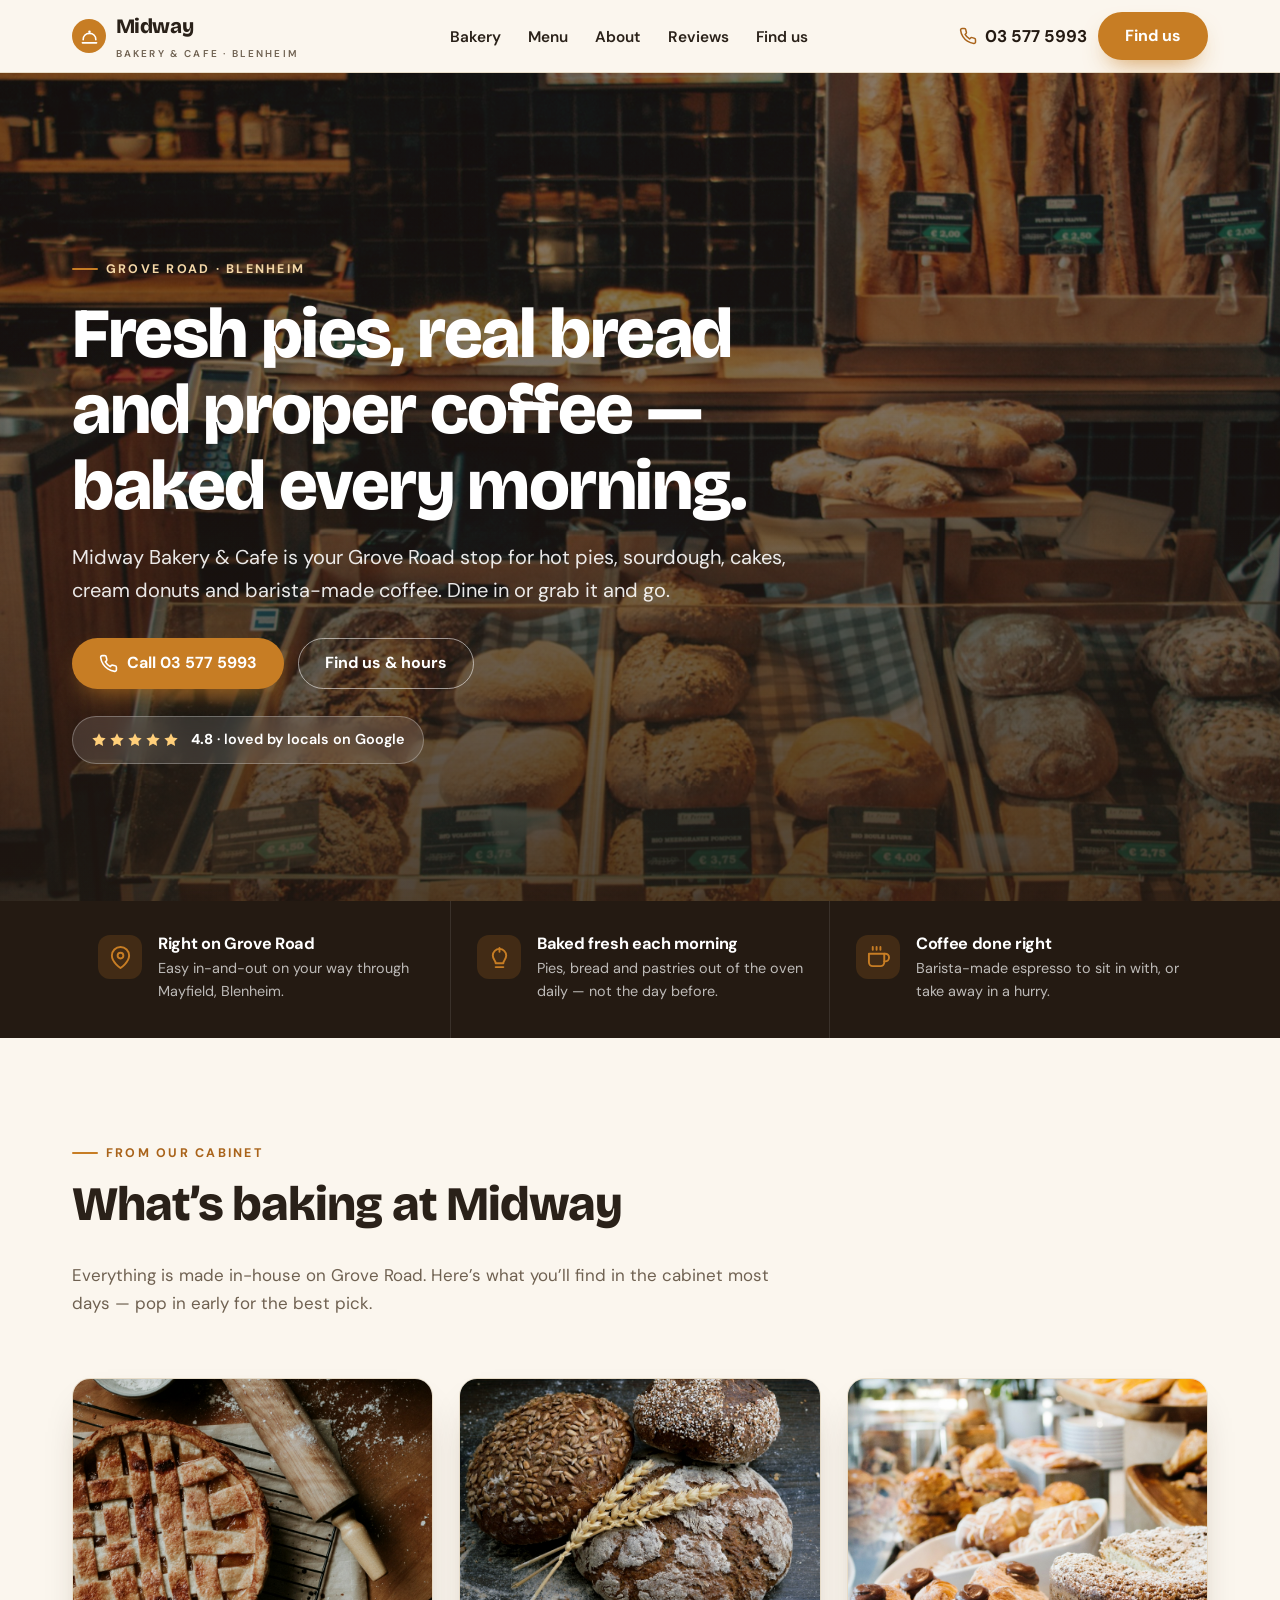
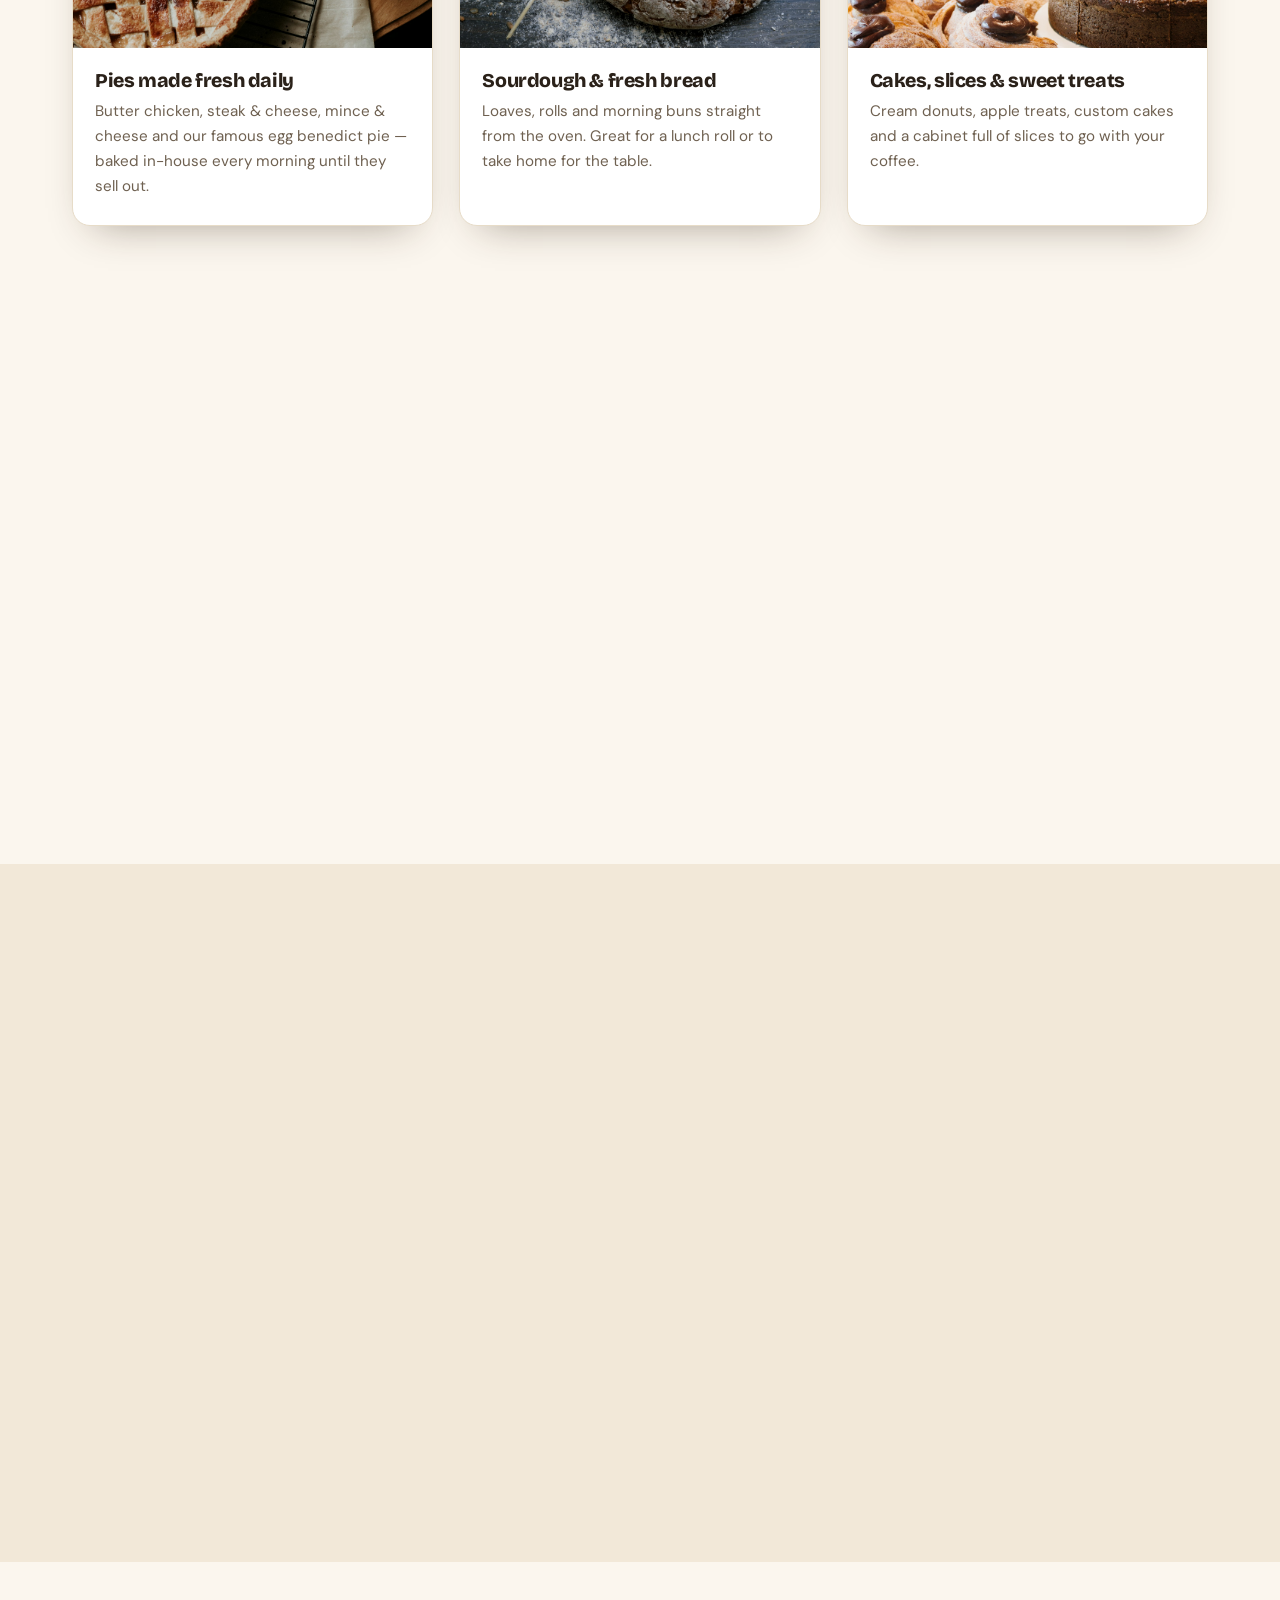
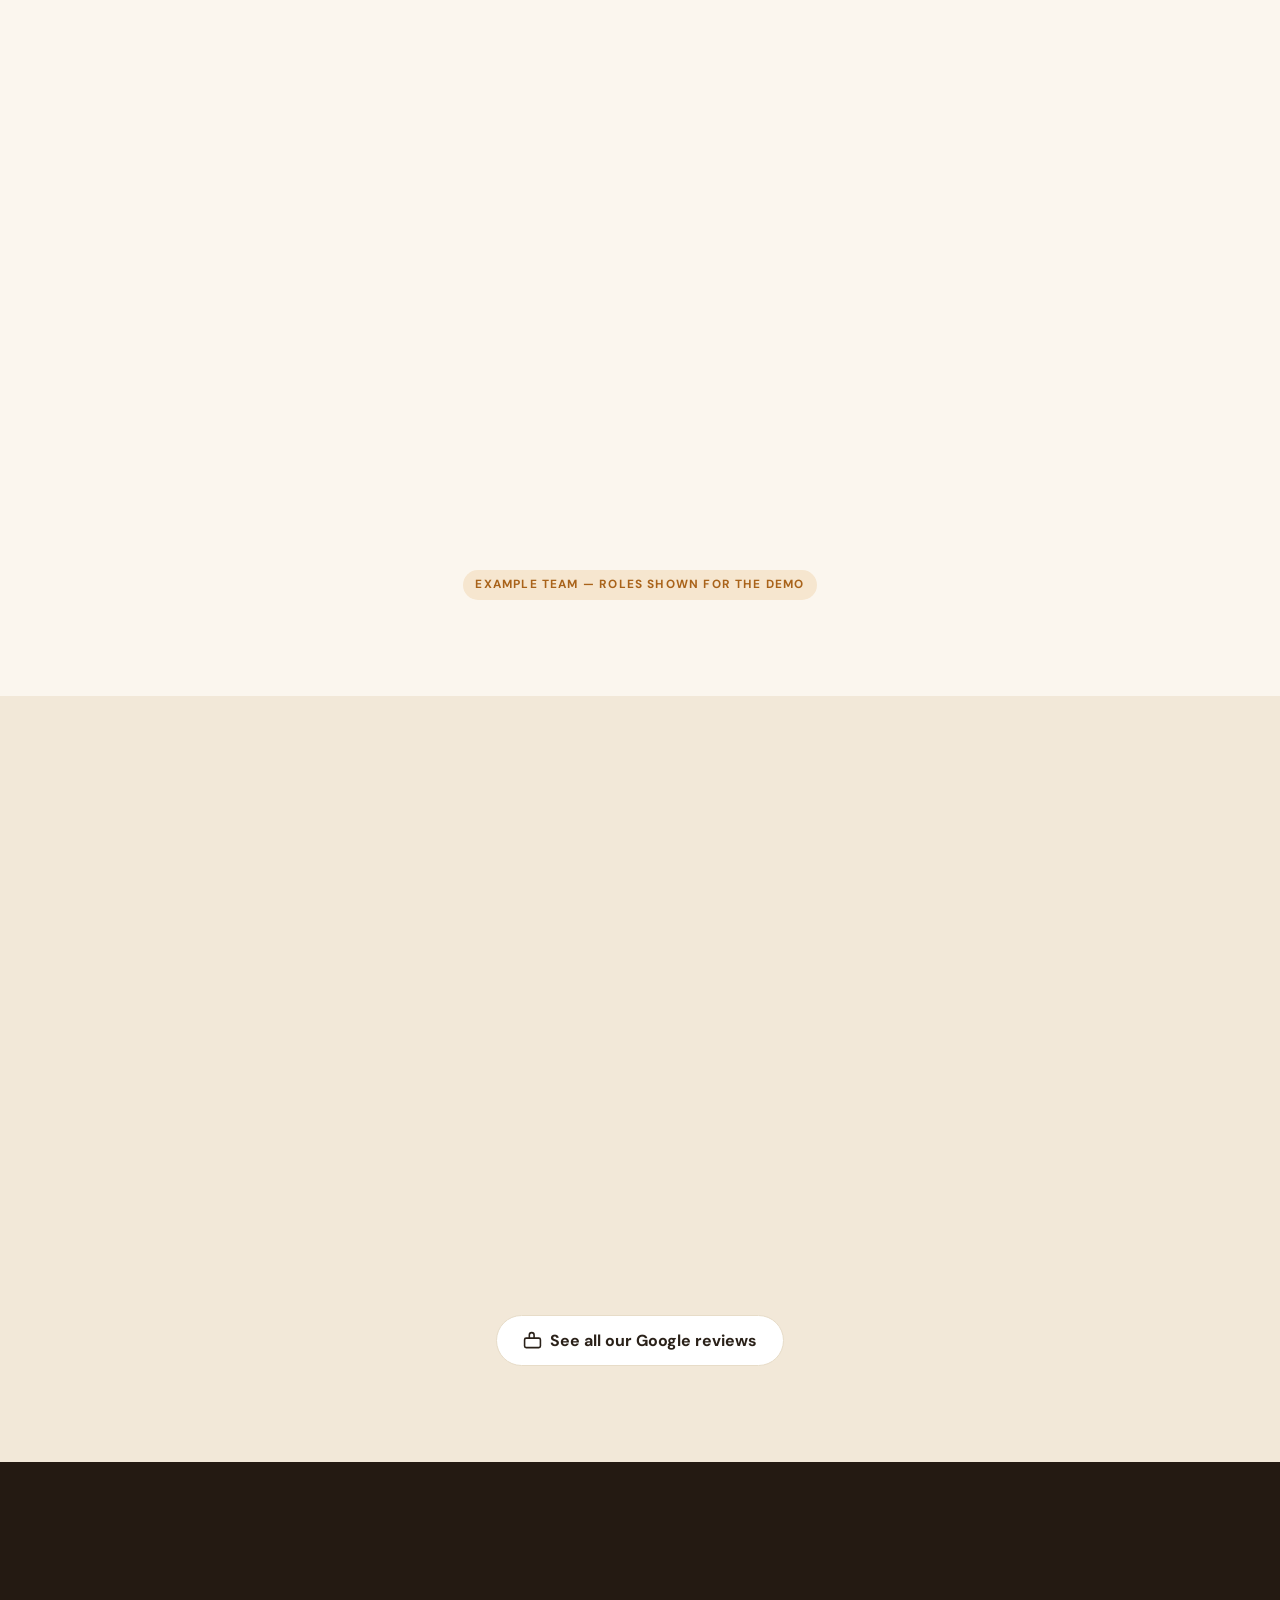
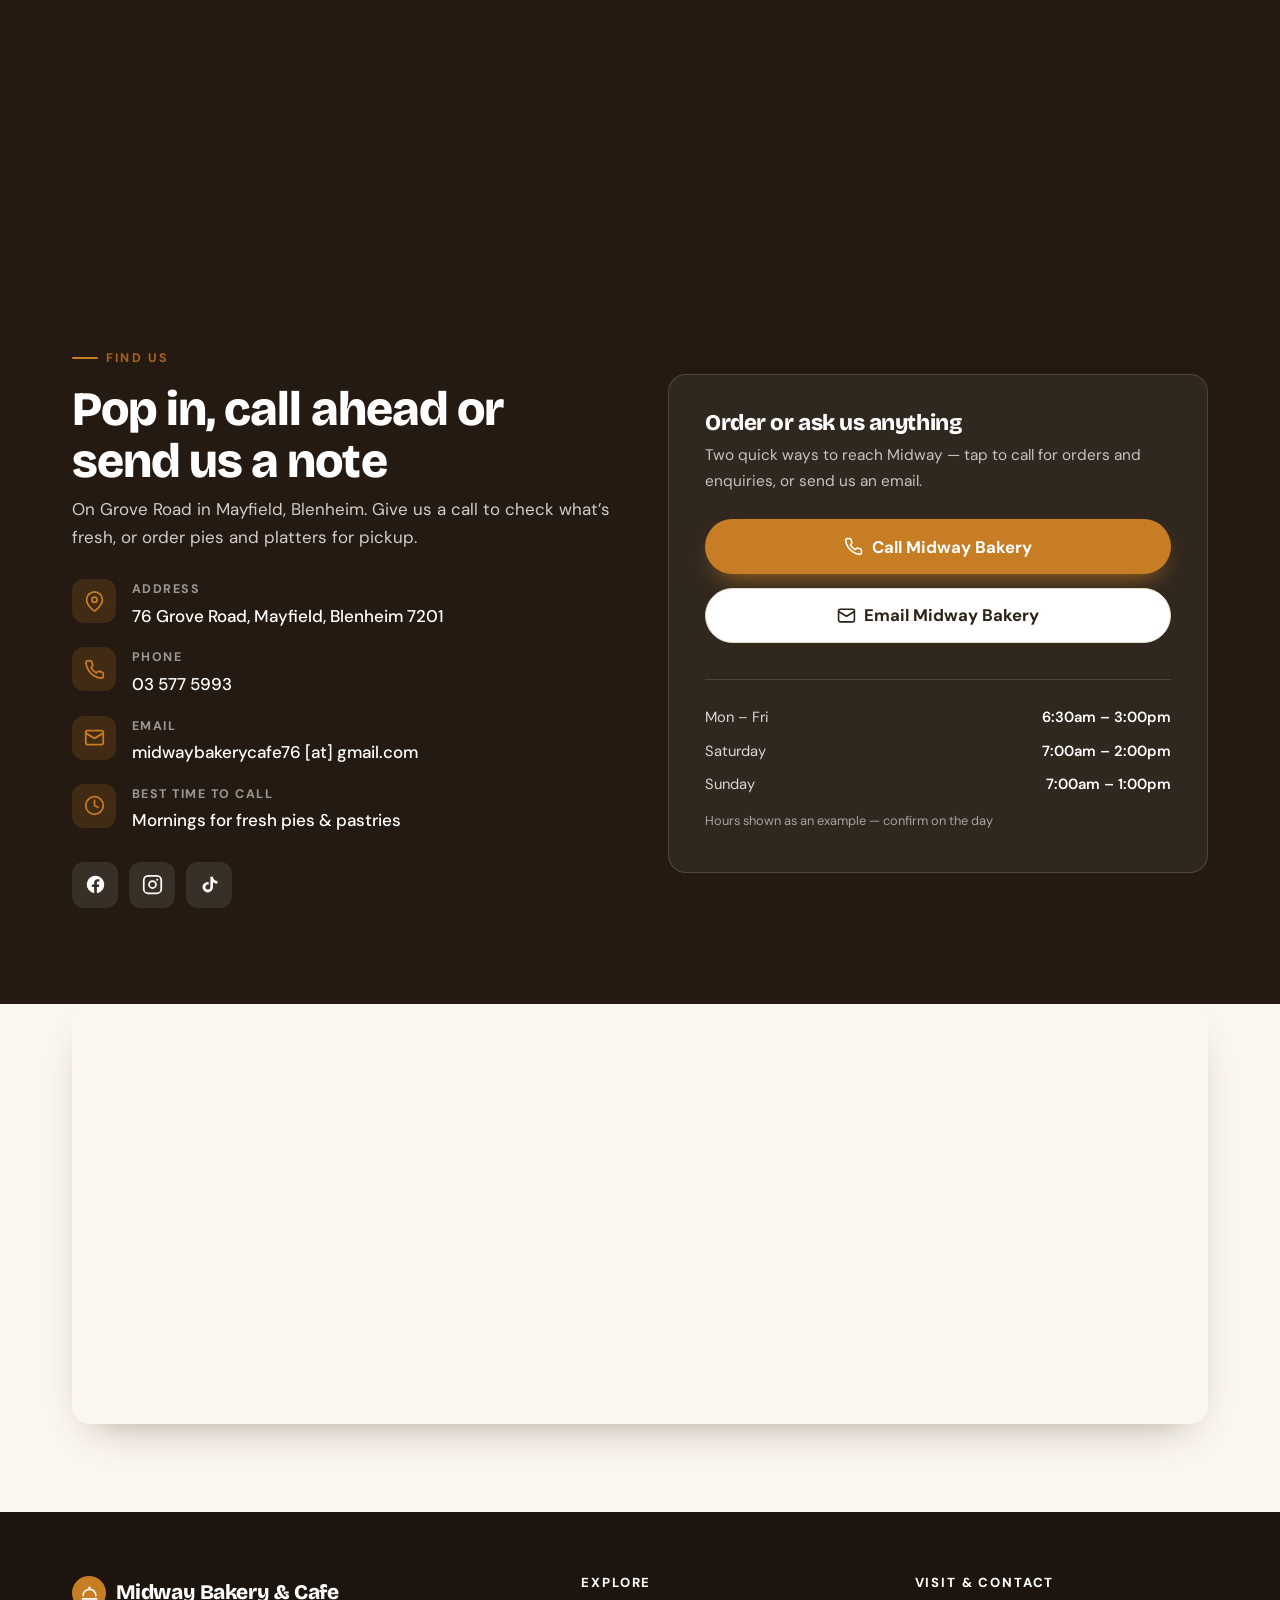
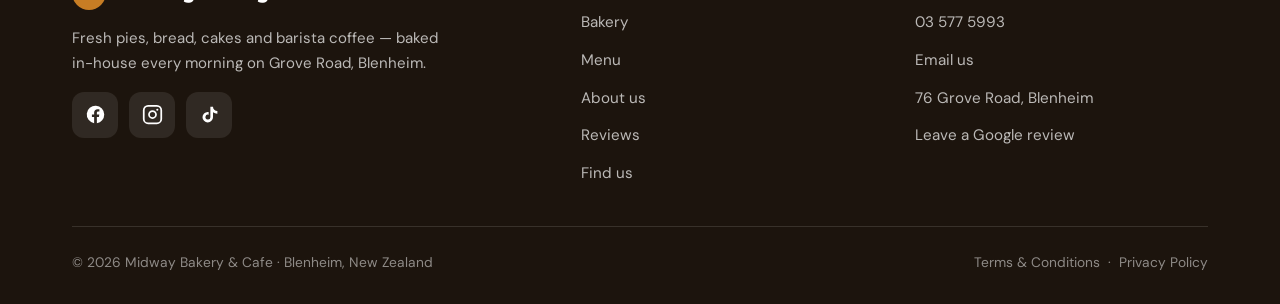
==== index.html @ 79e9bdcb "Initial build: Midway bakery & Cafe" ====
<!DOCTYPE html>
<html lang="en-NZ">
<head>
<meta charset="UTF-8">
<meta name="viewport" content="width=device-width, initial-scale=1">
<title>Midway Bakery &amp; Cafe | Bakery &amp; Espresso, Blenheim</title>
<meta name="description" content="Midway Bakery &amp; Cafe on Grove Road, Blenheim — pies baked fresh every morning, sourdough &amp; bread, cakes, cream donuts, filled rolls and proper barista coffee. Dine in or takeaway.">
<meta property="og:title" content="Midway Bakery &amp; Cafe | Blenheim">
<meta property="og:description" content="Fresh pies, bread, cakes and barista coffee on Grove Road, Blenheim. Baked in-house every morning.">
<meta property="og:type" content="website">
<meta property="og:image" content="img/hero-1.jpg">
<link rel="icon" href="favicon.svg" type="image/svg+xml">
<link rel="preconnect" href="https://fonts.googleapis.com">
<link rel="preconnect" href="https://fonts.gstatic.com" crossorigin>
<link href="https://fonts.googleapis.com/css2?family=Bricolage+Grotesque:opsz,wght@12..96,600;12..96,700;12..96,800&family=DM+Sans:opsz,wght@9..40,400;9..40,500;9..40,600;9..40,700&display=swap" rel="stylesheet">
<link rel="stylesheet" href="styles.css">
</head>
<body>

<!-- intro overlay -->
<div id="intro">
  <div class="intro-mark">Midway <span>Bakery &amp; Cafe</span></div>
  <div class="intro-bar"></div>
</div>

<!-- nav -->
<header class="nav">
  <div class="container nav-inner">
    <a href="index.html" class="brand">
      <span class="dot"><svg viewBox="0 0 24 24" fill="none" stroke="currentColor" stroke-width="2" stroke-linecap="round" stroke-linejoin="round"><path d="M4 16c0-5 3.5-8 8-8s8 3 8 8"/><path d="M3 20h18"/><circle cx="12" cy="6" r="1.6" fill="currentColor" stroke="none"/></svg></span>
      <span>Midway<small>Bakery &amp; Cafe · Blenheim</small></span>
    </a>
    <nav>
      <ul class="nav-links">
        <li><a href="#services">Bakery</a></li>
        <li><a href="menu.html">Menu</a></li>
        <li><a href="#about">About</a></li>
        <li><a href="#reviews">Reviews</a></li>
        <li><a href="#contact">Find us</a></li>
      </ul>
    </nav>
    <div class="nav-cta">
      <a href="tel:+6435775993" class="nav-call"><svg viewBox="0 0 24 24" fill="none" stroke="currentColor" stroke-width="2" stroke-linecap="round" stroke-linejoin="round"><path d="M22 16.92v3a2 2 0 0 1-2.18 2 19.79 19.79 0 0 1-8.63-3.07 19.5 19.5 0 0 1-6-6 19.79 19.79 0 0 1-3.07-8.67A2 2 0 0 1 4.11 2h3a2 2 0 0 1 2 1.72c.13.96.36 1.9.7 2.81a2 2 0 0 1-.45 2.11L8.09 9.91a16 16 0 0 0 6 6l1.27-1.27a2 2 0 0 1 2.11-.45c.9.34 1.85.57 2.81.7A2 2 0 0 1 22 16.92z"/></svg>03 577 5993</a>
      <a href="#contact" class="btn btn-primary">Find us</a>
    </div>
    <button class="hamb" aria-label="Menu"><svg viewBox="0 0 24 24" fill="none" stroke="currentColor" stroke-width="2" stroke-linecap="round"><path d="M4 7h16M4 12h16M4 17h16"/></svg></button>
  </div>
</header>
<div class="mobile-menu" id="mobileMenu">
  <ul>
    <li><a href="#services">Bakery</a></li>
    <li><a href="menu.html">Menu</a></li>
    <li><a href="#about">About</a></li>
    <li><a href="#reviews">Reviews</a></li>
    <li><a href="#contact">Find us</a></li>
    <li><a href="tel:+6435775993" class="btn btn-primary">Call 03 577 5993</a></li>
  </ul>
</div>

<!-- hero -->
<section class="hero">
  <div class="hero-slides">
    <div class="hero-slide active" style="background-image:url('img/hero-1.jpg')"></div>
    <div class="hero-slide" style="background-image:url('img/hero-2.jpg')"></div>
    <div class="hero-slide" style="background-image:url('img/hero-3.jpg')"></div>
  </div>
  <div class="container">
    <div class="hero-inner">
      <span class="eyebrow">Grove Road · Blenheim</span>
      <h1>Fresh pies, real bread and proper coffee — baked every morning.</h1>
      <p class="sub">Midway Bakery &amp; Cafe is your Grove Road stop for hot pies, sourdough, cakes, cream donuts and barista-made coffee. Dine in or grab it and go.</p>
      <div class="hero-cta">
        <a href="tel:+6435775993" class="btn btn-primary"><svg viewBox="0 0 24 24" fill="none" stroke="currentColor" stroke-width="2" stroke-linecap="round" stroke-linejoin="round"><path d="M22 16.92v3a2 2 0 0 1-2.18 2 19.79 19.79 0 0 1-8.63-3.07 19.5 19.5 0 0 1-6-6 19.79 19.79 0 0 1-3.07-8.67A2 2 0 0 1 4.11 2h3a2 2 0 0 1 2 1.72c.13.96.36 1.9.7 2.81a2 2 0 0 1-.45 2.11L8.09 9.91a16 16 0 0 0 6 6l1.27-1.27a2 2 0 0 1 2.11-.45c.9.34 1.85.57 2.81.7A2 2 0 0 1 22 16.92z"/></svg>Call 03 577 5993</a>
        <a href="#contact" class="btn btn-ghost">Find us &amp; hours</a>
      </div>
      <div class="rating-badge">
        <span class="stars">
          <svg viewBox="0 0 24 24" fill="currentColor"><path d="M12 2l3.09 6.26L22 9.27l-5 4.87 1.18 6.88L12 17.77l-6.18 3.25L7 14.14l-5-4.87 6.91-1.01L12 2z"/></svg>
          <svg viewBox="0 0 24 24" fill="currentColor"><path d="M12 2l3.09 6.26L22 9.27l-5 4.87 1.18 6.88L12 17.77l-6.18 3.25L7 14.14l-5-4.87 6.91-1.01L12 2z"/></svg>
          <svg viewBox="0 0 24 24" fill="currentColor"><path d="M12 2l3.09 6.26L22 9.27l-5 4.87 1.18 6.88L12 17.77l-6.18 3.25L7 14.14l-5-4.87 6.91-1.01L12 2z"/></svg>
          <svg viewBox="0 0 24 24" fill="currentColor"><path d="M12 2l3.09 6.26L22 9.27l-5 4.87 1.18 6.88L12 17.77l-6.18 3.25L7 14.14l-5-4.87 6.91-1.01L12 2z"/></svg>
          <svg viewBox="0 0 24 24" fill="currentColor"><path d="M12 2l3.09 6.26L22 9.27l-5 4.87 1.18 6.88L12 17.77l-6.18 3.25L7 14.14l-5-4.87 6.91-1.01L12 2z"/></svg>
        </span>
        <span class="txt"><b>4.8</b> · loved by locals on Google</span>
      </div>
    </div>
  </div>
</section>

<!-- trust strip -->
<section class="trust">
  <div class="container">
    <div class="trust-grid">
      <div class="trust-item">
        <span class="ic"><svg viewBox="0 0 24 24" fill="none" stroke="currentColor" stroke-width="2" stroke-linecap="round" stroke-linejoin="round"><path d="M21 10c0 7-9 13-9 13s-9-6-9-13a9 9 0 0 1 18 0z"/><circle cx="12" cy="10" r="3"/></svg></span>
        <div><h3>Right on Grove Road</h3><p>Easy in-and-out on your way through Mayfield, Blenheim.</p></div>
      </div>
      <div class="trust-item">
        <span class="ic"><svg viewBox="0 0 24 24" fill="none" stroke="currentColor" stroke-width="2" stroke-linecap="round" stroke-linejoin="round"><path d="M12 2v4"/><path d="M5 10a7 7 0 0 1 14 0c0 4-3 5-3 8H8c0-3-3-4-3-8z"/><path d="M8 22h8"/></svg></span>
        <div><h3>Baked fresh each morning</h3><p>Pies, bread and pastries out of the oven daily — not the day before.</p></div>
      </div>
      <div class="trust-item">
        <span class="ic"><svg viewBox="0 0 24 24" fill="none" stroke="currentColor" stroke-width="2" stroke-linecap="round" stroke-linejoin="round"><path d="M18 8h1a4 4 0 0 1 0 8h-1"/><path d="M2 8h16v9a4 4 0 0 1-4 4H6a4 4 0 0 1-4-4V8z"/><path d="M6 1v3M10 1v3M14 1v3"/></svg></span>
        <div><h3>Coffee done right</h3><p>Barista-made espresso to sit in with, or take away in a hurry.</p></div>
      </div>
    </div>
  </div>
</section>

<!-- services -->
<section class="section bg-cream" id="services">
  <div class="container">
    <div class="svc-head reveal">
      <div>
        <span class="eyebrow">From our cabinet</span>
        <h2>What&rsquo;s baking at Midway</h2>
      </div>
      <p class="lead">Everything is made in-house on Grove Road. Here&rsquo;s what you&rsquo;ll find in the cabinet most days — pop in early for the best pick.</p>
    </div>
    <div class="svc-grid">
      <article class="svc-card reveal">
        <div class="svc-media"><span class="svc-tag">Most popular</span><img src="img/svc-pies.jpg" alt="Freshly baked pie with golden lattice pastry" loading="lazy" width="600" height="450"></div>
        <div class="svc-body"><h3>Pies made fresh daily</h3><p>Butter chicken, steak &amp; cheese, mince &amp; cheese and our famous egg benedict pie — baked in-house every morning until they sell out.</p></div>
      </article>
      <article class="svc-card reveal">
        <div class="svc-media"><img src="img/svc-bread.jpg" alt="Rustic sourdough and grain loaves fresh from the oven" loading="lazy" width="600" height="450"></div>
        <div class="svc-body"><h3>Sourdough &amp; fresh bread</h3><p>Loaves, rolls and morning buns straight from the oven. Great for a lunch roll or to take home for the table.</p></div>
      </article>
      <article class="svc-card reveal">
        <div class="svc-media"><img src="img/svc-cakes.jpg" alt="Cabinet of cakes, slices and sweet pastries" loading="lazy" width="600" height="450"></div>
        <div class="svc-body"><h3>Cakes, slices &amp; sweet treats</h3><p>Cream donuts, apple treats, custom cakes and a cabinet full of slices to go with your coffee.</p></div>
      </article>
      <article class="svc-card reveal">
        <div class="svc-media"><img src="img/svc-coffee.jpg" alt="Barista-made coffee with latte art" loading="lazy" width="600" height="450"></div>
        <div class="svc-body"><h3>Barista coffee</h3><p>Flat whites, long blacks and everything in between, made how you like it. Dine in or grab-and-go.</p></div>
      </article>
      <article class="svc-card reveal">
        <div class="svc-media"><img src="img/svc-lunch.jpg" alt="Fresh filled roll on crusty bread" loading="lazy" width="600" height="450"></div>
        <div class="svc-body"><h3>Filled rolls &amp; lunch</h3><p>Fresh filled rolls, sandwiches and hot savouries — a proper feed without the wait.</p></div>
      </article>
      <article class="svc-card reveal">
        <div class="svc-media"><img src="img/svc-pastry.jpg" alt="Buttery croissants dusted with icing sugar" loading="lazy" width="600" height="450"></div>
        <div class="svc-body"><h3>Croissants &amp; pastries</h3><p>Buttery croissants, danishes and flaky pastries — perfect with a morning cuppa on the way to work.</p></div>
      </article>
    </div>
    <div style="text-align:center;margin-top:44px" class="reveal">
      <a href="menu.html" class="btn btn-dark">See the full menu</a>
    </div>
  </div>
</section>

<!-- about -->
<section class="section bg-bone" id="about">
  <div class="container">
    <div class="about-grid">
      <div class="about-media reveal">
        <img src="img/about.jpg" alt="Warm interior of Midway Bakery &amp; Cafe with espresso bar" loading="lazy" width="600" height="450">
        <div class="corner"><b>Grove Rd</b><span>Your Blenheim bakery stop</span></div>
      </div>
      <div class="reveal">
        <span class="eyebrow">Our story</span>
        <h2>A proper neighbourhood bakery on Grove Road</h2>
        <p>Midway Bakery &amp; Cafe sits right on Grove Road in Mayfield, Blenheim — the kind of local spot where the pies are hot, the coffee&rsquo;s made to order and someone knows your usual. Everything in the cabinet is baked on-site, from the pastry up.</p>
        <p>Whether you&rsquo;re grabbing a pie on the run, sitting in for a flat white and a slice, or picking up bread and treats for home, you&rsquo;ll get fresh, honest baking and a friendly welcome every time.</p>
        <ul class="checklist">
          <li><span class="ic"><svg viewBox="0 0 24 24" fill="none" stroke="currentColor" stroke-width="3" stroke-linecap="round" stroke-linejoin="round"><path d="M20 6 9 17l-5-5"/></svg></span>Locally owned &amp; run in Blenheim</li>
          <li><span class="ic"><svg viewBox="0 0 24 24" fill="none" stroke="currentColor" stroke-width="3" stroke-linecap="round" stroke-linejoin="round"><path d="M20 6 9 17l-5-5"/></svg></span>Baked on-site fresh every morning</li>
          <li><span class="ic"><svg viewBox="0 0 24 24" fill="none" stroke="currentColor" stroke-width="3" stroke-linecap="round" stroke-linejoin="round"><path d="M20 6 9 17l-5-5"/></svg></span>Dine in or takeaway — coffee to match</li>
        </ul>
      </div>
    </div>
  </div>
</section>

<!-- crew -->
<section class="section bg-cream">
  <div class="container">
    <div style="text-align:center;max-width:640px;margin:0 auto 48px" class="reveal">
      <span class="eyebrow" style="display:inline-flex">The team</span>
      <h2>The faces behind the counter</h2>
      <p class="lead" style="margin:0 auto">A small local crew who take pride in getting your order right and your coffee just how you like it.</p>
    </div>
    <div class="crew-grid">
      <div class="crew-card reveal">
        <div class="avatar">J</div>
        <h3>Johnny</h3>
        <div class="role">Owner &amp; Operator</div>
        <p>Runs the show at Midway — behind the ovens early and out front making sure every customer leaves happy.</p>
      </div>
      <div class="crew-card reveal">
        <div class="avatar">HB</div>
        <h3>Head Baker</h3>
        <div class="role">Bakery</div>
        <p>In before dawn getting the pies, bread and pastries out of the oven so the cabinet&rsquo;s full when you arrive.</p>
      </div>
      <div class="crew-card reveal">
        <div class="avatar">FC</div>
        <h3>Front Counter</h3>
        <div class="role">Coffee &amp; service</div>
        <p>Pulling the espresso and keeping the queue moving — the friendly welcome that makes Midway a regular stop.</p>
      </div>
    </div>
    <div style="text-align:center"><span class="badge-note">Example team — roles shown for the demo</span></div>
  </div>
</section>

<!-- reviews -->
<section class="section bg-bone" id="reviews">
  <div class="container">
    <div style="text-align:center;max-width:640px;margin:0 auto 48px" class="reveal">
      <span class="eyebrow" style="display:inline-flex">What locals say</span>
      <h2>Loved by Blenheim regulars</h2>
      <p class="lead" style="margin:0 auto">Real Google reviews go here once we connect the listing. For now, here&rsquo;s the kind of feedback Midway gets.</p>
    </div>
    <div class="rev-grid">
      <div class="rev-card reveal">
        <div class="rev-stars"><svg viewBox="0 0 24 24" fill="currentColor"><path d="M12 2l3.09 6.26L22 9.27l-5 4.87 1.18 6.88L12 17.77l-6.18 3.25L7 14.14l-5-4.87 6.91-1.01L12 2z"/></svg><svg viewBox="0 0 24 24" fill="currentColor"><path d="M12 2l3.09 6.26L22 9.27l-5 4.87 1.18 6.88L12 17.77l-6.18 3.25L7 14.14l-5-4.87 6.91-1.01L12 2z"/></svg><svg viewBox="0 0 24 24" fill="currentColor"><path d="M12 2l3.09 6.26L22 9.27l-5 4.87 1.18 6.88L12 17.77l-6.18 3.25L7 14.14l-5-4.87 6.91-1.01L12 2z"/></svg><svg viewBox="0 0 24 24" fill="currentColor"><path d="M12 2l3.09 6.26L22 9.27l-5 4.87 1.18 6.88L12 17.77l-6.18 3.25L7 14.14l-5-4.87 6.91-1.01L12 2z"/></svg><svg viewBox="0 0 24 24" fill="currentColor"><path d="M12 2l3.09 6.26L22 9.27l-5 4.87 1.18 6.88L12 17.77l-6.18 3.25L7 14.14l-5-4.87 6.91-1.01L12 2z"/></svg></div>
        <p>&ldquo;Best pies in Blenheim, hands down. The butter chicken pie is packed with filling and the pastry is always spot on. Grab one before they sell out.&rdquo;</p>
        <div class="rev-by"><span class="ini">DR</span><div><b>Dave R.</b><span>Springlands · on Google</span></div></div>
      </div>
      <div class="rev-card reveal">
        <div class="rev-stars"><svg viewBox="0 0 24 24" fill="currentColor"><path d="M12 2l3.09 6.26L22 9.27l-5 4.87 1.18 6.88L12 17.77l-6.18 3.25L7 14.14l-5-4.87 6.91-1.01L12 2z"/></svg><svg viewBox="0 0 24 24" fill="currentColor"><path d="M12 2l3.09 6.26L22 9.27l-5 4.87 1.18 6.88L12 17.77l-6.18 3.25L7 14.14l-5-4.87 6.91-1.01L12 2z"/></svg><svg viewBox="0 0 24 24" fill="currentColor"><path d="M12 2l3.09 6.26L22 9.27l-5 4.87 1.18 6.88L12 17.77l-6.18 3.25L7 14.14l-5-4.87 6.91-1.01L12 2z"/></svg><svg viewBox="0 0 24 24" fill="currentColor"><path d="M12 2l3.09 6.26L22 9.27l-5 4.87 1.18 6.88L12 17.77l-6.18 3.25L7 14.14l-5-4.87 6.91-1.01L12 2z"/></svg><svg viewBox="0 0 24 24" fill="currentColor"><path d="M12 2l3.09 6.26L22 9.27l-5 4.87 1.18 6.88L12 17.77l-6.18 3.25L7 14.14l-5-4.87 6.91-1.01L12 2z"/></svg></div>
        <p>&ldquo;Popped in for a flat white and left with a box of cream donuts for the office. Friendly service and everything tasted fresh. Our new Grove Road stop.&rdquo;</p>
        <div class="rev-by"><span class="ini">HM</span><div><b>Hayley M.</b><span>Redwoodtown · on Google</span></div></div>
      </div>
      <div class="rev-card reveal">
        <div class="rev-stars"><svg viewBox="0 0 24 24" fill="currentColor"><path d="M12 2l3.09 6.26L22 9.27l-5 4.87 1.18 6.88L12 17.77l-6.18 3.25L7 14.14l-5-4.87 6.91-1.01L12 2z"/></svg><svg viewBox="0 0 24 24" fill="currentColor"><path d="M12 2l3.09 6.26L22 9.27l-5 4.87 1.18 6.88L12 17.77l-6.18 3.25L7 14.14l-5-4.87 6.91-1.01L12 2z"/></svg><svg viewBox="0 0 24 24" fill="currentColor"><path d="M12 2l3.09 6.26L22 9.27l-5 4.87 1.18 6.88L12 17.77l-6.18 3.25L7 14.14l-5-4.87 6.91-1.01L12 2z"/></svg><svg viewBox="0 0 24 24" fill="currentColor"><path d="M12 2l3.09 6.26L22 9.27l-5 4.87 1.18 6.88L12 17.77l-6.18 3.25L7 14.14l-5-4.87 6.91-1.01L12 2z"/></svg><svg viewBox="0 0 24 24" fill="currentColor"><path d="M12 2l3.09 6.26L22 9.27l-5 4.87 1.18 6.88L12 17.77l-6.18 3.25L7 14.14l-5-4.87 6.91-1.01L12 2z"/></svg></div>
        <p>&ldquo;The egg benedict pie is unreal — bacon, spinach and hollandaise all baked in. Coffee&rsquo;s proper too. Johnny and the team always sort us out.&rdquo;</p>
        <div class="rev-by"><span class="ini">TK</span><div><b>Tom K.</b><span>Witherlea · on Google</span></div></div>
      </div>
    </div>
    <div class="rev-actions">
      <a href="https://www.google.com/maps/search/?api=1&query=Midway%20Bakery%20%26%20Cafe%2076%20Grove%20Road%20Blenheim" target="_blank" rel="noopener" class="btn btn-outline">
        <svg viewBox="0 0 24 24" fill="none" stroke="currentColor" stroke-width="2" stroke-linecap="round" stroke-linejoin="round"><path d="M14 9V5a3 3 0 0 0-6 0v4"/><rect x="2" y="9" width="20" height="12" rx="2"/></svg>
        See all our Google reviews
      </a>
    </div>
  </div>
</section>

<!-- leave a review banner -->
<section class="section review-banner">
  <div class="container reveal">
    <h2>Enjoyed your visit to Midway?</h2>
    <p>A quick Google review helps other locals find good pies and great coffee. It only takes a minute — thanks for the support.</p>
    <a href="https://www.google.com/maps/search/?api=1&query=Midway%20Bakery%20%26%20Cafe%2076%20Grove%20Road%20Blenheim" target="_blank" rel="noopener" class="btn btn-primary">
      <svg viewBox="0 0 24 24" fill="currentColor"><path d="M12 2l3.09 6.26L22 9.27l-5 4.87 1.18 6.88L12 17.77l-6.18 3.25L7 14.14l-5-4.87 6.91-1.01L12 2z"/></svg>
      Leave us a review
    </a>
  </div>
</section>

<!-- contact -->
<section class="section contact" id="contact">
  <div class="container">
    <div class="contact-grid">
      <div class="reveal">
        <span class="eyebrow">Find us</span>
        <h2>Pop in, call ahead or send us a note</h2>
        <p class="lead">On Grove Road in Mayfield, Blenheim. Give us a call to check what&rsquo;s fresh, or order pies and platters for pickup.</p>
        <ul class="info-rows">
          <li>
            <span class="ic"><svg viewBox="0 0 24 24" fill="none" stroke="currentColor" stroke-width="2" stroke-linecap="round" stroke-linejoin="round"><path d="M21 10c0 7-9 13-9 13s-9-6-9-13a9 9 0 0 1 18 0z"/><circle cx="12" cy="10" r="3"/></svg></span>
            <div><b>Address</b><span>76 Grove Road, Mayfield, Blenheim 7201</span></div>
          </li>
          <li>
            <span class="ic"><svg viewBox="0 0 24 24" fill="none" stroke="currentColor" stroke-width="2" stroke-linecap="round" stroke-linejoin="round"><path d="M22 16.92v3a2 2 0 0 1-2.18 2 19.79 19.79 0 0 1-8.63-3.07 19.5 19.5 0 0 1-6-6 19.79 19.79 0 0 1-3.07-8.67A2 2 0 0 1 4.11 2h3a2 2 0 0 1 2 1.72c.13.96.36 1.9.7 2.81a2 2 0 0 1-.45 2.11L8.09 9.91a16 16 0 0 0 6 6l1.27-1.27a2 2 0 0 1 2.11-.45c.9.34 1.85.57 2.81.7A2 2 0 0 1 22 16.92z"/></svg></span>
            <div><b>Phone</b><a href="tel:+6435775993">03 577 5993</a></div>
          </li>
          <li>
            <span class="ic"><svg viewBox="0 0 24 24" fill="none" stroke="currentColor" stroke-width="2" stroke-linecap="round" stroke-linejoin="round"><rect x="2" y="4" width="20" height="16" rx="2"/><path d="m22 7-10 6L2 7"/></svg></span>
            <div><b>Email</b><a href="#" data-gmail data-user="midwaybakerycafe76" data-domain="gmail.com" data-su="Enquiry%20from%20your%20website" data-body="Hi%20Midway%20Bakery%20%26%20Cafe%2C%0A%0AI%27d%20like%20to%20ask%20about%20">midwaybakerycafe76 [at] gmail.com</a></div>
          </li>
          <li>
            <span class="ic"><svg viewBox="0 0 24 24" fill="none" stroke="currentColor" stroke-width="2" stroke-linecap="round" stroke-linejoin="round"><circle cx="12" cy="12" r="10"/><path d="M12 6v6l4 2"/></svg></span>
            <div><b>Best time to call</b><span>Mornings for fresh pies &amp; pastries</span></div>
          </li>
        </ul>
        <div class="socials">
          <a href="https://www.facebook.com/p/Midway-bakery-and-cafe-61577578721236/" target="_blank" rel="noopener" aria-label="Facebook"><svg viewBox="0 0 24 24" fill="currentColor"><path d="M22 12a10 10 0 1 0-11.56 9.87v-6.99H7.9V12h2.54V9.8c0-2.5 1.49-3.89 3.77-3.89 1.09 0 2.24.2 2.24.2v2.46h-1.26c-1.24 0-1.63.77-1.63 1.56V12h2.78l-.44 2.88h-2.34v6.99A10 10 0 0 0 22 12z"/></svg></a>
          <a href="https://www.instagram.com/explore/search/keyword/?q=Midway%20Bakery%20Cafe%20Blenheim" target="_blank" rel="noopener" aria-label="Instagram"><svg viewBox="0 0 24 24" fill="none" stroke="currentColor" stroke-width="2" stroke-linecap="round" stroke-linejoin="round"><rect x="2" y="2" width="20" height="20" rx="5"/><circle cx="12" cy="12" r="4"/><circle cx="17.5" cy="6.5" r="1.2" fill="currentColor" stroke="none"/></svg></a>
          <a href="https://www.tiktok.com/search?q=Midway%20bakery%20and%20cafe%20Blenheim" target="_blank" rel="noopener" aria-label="TikTok"><svg viewBox="0 0 24 24" fill="currentColor"><path d="M16 3a5 5 0 0 0 5 5v3a8 8 0 0 1-5-1.7V15a6 6 0 1 1-6-6c.34 0 .67.03 1 .08v3.2A2.8 2.8 0 1 0 13 15V3h3z"/></svg></a>
        </div>
      </div>
      <div class="contact-card reveal">
        <h3>Order or ask us anything</h3>
        <p>Two quick ways to reach Midway — tap to call for orders and enquiries, or send us an email.</p>
        <a href="tel:+6435775993" class="btn btn-primary"><svg viewBox="0 0 24 24" fill="none" stroke="currentColor" stroke-width="2" stroke-linecap="round" stroke-linejoin="round"><path d="M22 16.92v3a2 2 0 0 1-2.18 2 19.79 19.79 0 0 1-8.63-3.07 19.5 19.5 0 0 1-6-6 19.79 19.79 0 0 1-3.07-8.67A2 2 0 0 1 4.11 2h3a2 2 0 0 1 2 1.72c.13.96.36 1.9.7 2.81a2 2 0 0 1-.45 2.11L8.09 9.91a16 16 0 0 0 6 6l1.27-1.27a2 2 0 0 1 2.11-.45c.9.34 1.85.57 2.81.7A2 2 0 0 1 22 16.92z"/></svg>Call Midway Bakery</a>
        <a href="#" data-gmail data-user="midwaybakerycafe76" data-domain="gmail.com" data-su="Enquiry%20from%20your%20website" data-body="Hi%20Midway%20Bakery%20%26%20Cafe%2C%0A%0AI%27d%20like%20to%20ask%20about%20" class="btn btn-outline"><svg viewBox="0 0 24 24" fill="none" stroke="currentColor" stroke-width="2" stroke-linecap="round" stroke-linejoin="round"><rect x="2" y="4" width="20" height="16" rx="2"/><path d="m22 7-10 6L2 7"/></svg>Email Midway Bakery</a>
        <div class="hours">
          <div class="row"><span>Mon &ndash; Fri</span><span>6:30am &ndash; 3:00pm</span></div>
          <div class="row"><span>Saturday</span><span>7:00am &ndash; 2:00pm</span></div>
          <div class="row"><span>Sunday</span><span>7:00am &ndash; 1:00pm</span></div>
          <div class="row" style="opacity:.7;font-size:.8rem;padding-top:.6rem"><span>Hours shown as an example &mdash; confirm on the day</span><span></span></div>
        </div>
      </div>
    </div>
  </div>
</section>

<!-- map -->
<div class="map-wrap bg-cream">
  <div class="container">
    <iframe title="Midway Bakery &amp; Cafe location on Google Maps" src="https://www.google.com/maps?q=76+Grove+Road,+Mayfield,+Blenheim+7201,+New+Zealand&output=embed" loading="lazy" referrerpolicy="no-referrer-when-downgrade" allowfullscreen></iframe>
  </div>
</div>

<!-- footer -->
<footer class="footer">
  <div class="container">
    <div class="footer-grid">
      <div>
        <div class="brand" style="font-size:1.3rem">
          <span class="dot"><svg viewBox="0 0 24 24" fill="none" stroke="currentColor" stroke-width="2" stroke-linecap="round" stroke-linejoin="round"><path d="M4 16c0-5 3.5-8 8-8s8 3 8 8"/><path d="M3 20h18"/><circle cx="12" cy="6" r="1.6" fill="currentColor" stroke="none"/></svg></span>
          <span>Midway Bakery &amp; Cafe</span>
        </div>
        <p>Fresh pies, bread, cakes and barista coffee — baked in-house every morning on Grove Road, Blenheim.</p>
        <div class="socials">
          <a href="https://www.facebook.com/p/Midway-bakery-and-cafe-61577578721236/" target="_blank" rel="noopener" aria-label="Facebook"><svg viewBox="0 0 24 24" fill="currentColor"><path d="M22 12a10 10 0 1 0-11.56 9.87v-6.99H7.9V12h2.54V9.8c0-2.5 1.49-3.89 3.77-3.89 1.09 0 2.24.2 2.24.2v2.46h-1.26c-1.24 0-1.63.77-1.63 1.56V12h2.78l-.44 2.88h-2.34v6.99A10 10 0 0 0 22 12z"/></svg></a>
          <a href="https://www.instagram.com/explore/search/keyword/?q=Midway%20Bakery%20Cafe%20Blenheim" target="_blank" rel="noopener" aria-label="Instagram"><svg viewBox="0 0 24 24" fill="none" stroke="currentColor" stroke-width="2" stroke-linecap="round" stroke-linejoin="round"><rect x="2" y="2" width="20" height="20" rx="5"/><circle cx="12" cy="12" r="4"/><circle cx="17.5" cy="6.5" r="1.2" fill="currentColor" stroke="none"/></svg></a>
          <a href="https://www.tiktok.com/search?q=Midway%20bakery%20and%20cafe%20Blenheim" target="_blank" rel="noopener" aria-label="TikTok"><svg viewBox="0 0 24 24" fill="currentColor"><path d="M16 3a5 5 0 0 0 5 5v3a8 8 0 0 1-5-1.7V15a6 6 0 1 1-6-6c.34 0 .67.03 1 .08v3.2A2.8 2.8 0 1 0 13 15V3h3z"/></svg></a>
        </div>
      </div>
      <div>
        <h4>Explore</h4>
        <ul>
          <li><a href="#services">Bakery</a></li>
          <li><a href="menu.html">Menu</a></li>
          <li><a href="#about">About us</a></li>
          <li><a href="#reviews">Reviews</a></li>
          <li><a href="#contact">Find us</a></li>
        </ul>
      </div>
      <div>
        <h4>Visit &amp; contact</h4>
        <ul>
          <li><a href="tel:+6435775993">03 577 5993</a></li>
          <li><a href="#" data-gmail data-user="midwaybakerycafe76" data-domain="gmail.com" data-su="Enquiry%20from%20your%20website" data-body="Hi%20Midway%20Bakery%20%26%20Cafe%2C%0A%0A">Email us</a></li>
          <li><a href="https://www.google.com/maps/search/?api=1&query=Midway%20Bakery%20%26%20Cafe%2076%20Grove%20Road%20Blenheim" target="_blank" rel="noopener">76 Grove Road, Blenheim</a></li>
          <li><a href="https://www.google.com/maps/search/?api=1&query=Midway%20Bakery%20%26%20Cafe%2076%20Grove%20Road%20Blenheim" target="_blank" rel="noopener">Leave a Google review</a></li>
        </ul>
      </div>
    </div>
    <div class="footer-bottom">
      <span>&copy; <span id="year">2026</span> Midway Bakery &amp; Cafe · Blenheim, New Zealand</span>
      <span><a href="terms.html">Terms &amp; Conditions</a> &nbsp;·&nbsp; <a href="privacy.html">Privacy Policy</a></span>
    </div>
  </div>
</footer>

<script src="app.js"></script>
</body>
</html>
---- styles.css ----
/* ===== Midway Bakery & Cafe — shared styles (Fresh / warm bakery) ===== */
:root{
  --espresso:#241a12;
  --espresso-2:#31241a;
  --cream:#fbf6ee;
  --bone:#f2e8d8;
  --card:#ffffff;
  --ink:#2a2119;
  --muted:#6f6151;
  --line:#e7dcc8;
  --amber:#c77d24;
  --amber-deep:#a9631a;
  --amber-soft:#f6e6cf;
  --radius:18px;
  --radius-sm:12px;
  --shadow:0 18px 40px -22px rgba(48,32,14,.45);
  --shadow-lg:0 30px 70px -30px rgba(48,32,14,.55);
  --maxw:1180px;
  --font-head:"Bricolage Grotesque",Georgia,serif;
  --font-body:"DM Sans",system-ui,sans-serif;
}
*{box-sizing:border-box}
html{scroll-behavior:smooth}
body{
  margin:0;
  font-family:var(--font-body);
  color:var(--ink);
  background:var(--cream);
  line-height:1.65;
  font-size:17px;
  -webkit-font-smoothing:antialiased;
  overflow-x:hidden;
}
img{max-width:100%;display:block;image-orientation:from-image}
a{color:inherit;text-decoration:none}
h1,h2,h3,h4{font-family:var(--font-head);font-weight:800;line-height:1.08;margin:0;letter-spacing:-.02em}
p{margin:0 0 1rem}
.container{width:100%;max-width:var(--maxw);margin:0 auto;padding:0 22px}
.eyebrow{
  display:inline-flex;align-items:center;gap:.5rem;
  font-size:.78rem;font-weight:700;letter-spacing:.18em;text-transform:uppercase;
  color:var(--amber-deep);margin-bottom:1rem;
}
.eyebrow::before{content:"";width:26px;height:2px;background:var(--amber);border-radius:2px}
.section{padding:96px 0}
.section h2{font-size:clamp(1.9rem,4.4vw,3rem);margin-bottom:.5rem}
.section .lead{color:var(--muted);max-width:60ch;font-size:1.06rem}
.bg-bone{background:var(--bone)}
.bg-cream{background:var(--cream)}

/* ---- buttons ---- */
.btn{
  display:inline-flex;align-items:center;justify-content:center;gap:.55rem;
  font-family:var(--font-body);font-weight:700;font-size:1rem;
  padding:15px 26px;border-radius:999px;border:1.5px solid transparent;
  cursor:pointer;transition:transform .2s ease,box-shadow .2s ease,background .2s ease,color .2s ease;
  min-height:48px;line-height:1;white-space:nowrap;
}
.btn svg{width:19px;height:19px;flex:none}
.btn-primary{background:var(--amber);color:#fff;box-shadow:0 12px 26px -12px rgba(199,125,36,.9)}
.btn-primary:hover{background:var(--amber-deep);transform:translateY(-2px)}
.btn-ghost{background:transparent;color:#fff;border-color:rgba(255,255,255,.55)}
.btn-ghost:hover{background:rgba(255,255,255,.12);transform:translateY(-2px)}
.btn-dark{background:var(--espresso);color:#fff}
.btn-dark:hover{background:var(--espresso-2);transform:translateY(-2px)}
.btn-outline{background:#fff;color:var(--ink);border-color:var(--line)}
.btn-outline:hover{border-color:var(--amber);color:var(--amber-deep);transform:translateY(-2px)}

/* ---- intro overlay ---- */
#intro{
  position:fixed;inset:0;z-index:9999;background:var(--espresso);
  display:flex;align-items:center;justify-content:center;flex-direction:column;gap:1rem;
  transition:opacity .7s ease,visibility .7s ease;
}
#intro.hide{opacity:0;visibility:hidden}
.intro-mark{
  font-family:var(--font-head);font-weight:800;color:#fff;font-size:clamp(1.6rem,6vw,2.6rem);
  letter-spacing:-.02em;opacity:0;transform:translateY(14px);
  animation:introUp .9s .1s ease forwards;
}
.intro-mark span{color:var(--amber)}
.intro-bar{width:0;height:3px;background:var(--amber);border-radius:3px;animation:introBar 1.1s .25s ease forwards}
@keyframes introUp{to{opacity:1;transform:none}}
@keyframes introBar{to{width:180px}}

/* ---- reveal on scroll ---- */
.reveal{opacity:0;transform:translateY(26px);transition:opacity .7s ease,transform .7s ease}
.reveal.in{opacity:1;transform:none}

/* ---- nav ---- */
.nav{
  position:sticky;top:0;z-index:900;background:rgba(251,246,238,.86);
  backdrop-filter:blur(12px);border-bottom:1px solid var(--line);
}
.nav-inner{display:flex;align-items:center;justify-content:space-between;height:72px}
.brand{display:flex;align-items:center;gap:.6rem;font-family:var(--font-head);font-weight:800;font-size:1.28rem;letter-spacing:-.02em}
.brand .dot{width:34px;height:34px;border-radius:50%;background:var(--amber);display:grid;place-items:center;color:#fff;flex:none}
.brand .dot svg{width:19px;height:19px}
.brand small{display:block;font-family:var(--font-body);font-weight:600;font-size:.62rem;letter-spacing:.22em;text-transform:uppercase;color:var(--muted);margin-top:2px}
.nav-links{display:flex;align-items:center;gap:1.7rem;list-style:none;margin:0;padding:0}
.nav-links a{font-weight:600;font-size:.96rem;color:var(--ink);transition:color .2s}
.nav-links a:hover{color:var(--amber-deep)}
.nav-cta{display:flex;align-items:center;gap:.7rem}
.nav-call{display:inline-flex;align-items:center;gap:.5rem;font-weight:700;color:var(--espresso)}
.nav-call svg{width:18px;height:18px;color:var(--amber-deep)}
.hamb{display:none;background:none;border:none;cursor:pointer;padding:8px;color:var(--ink)}
.hamb svg{width:28px;height:28px}
.mobile-menu{display:none}

/* ---- hero ---- */
.hero{position:relative;min-height:92vh;display:flex;align-items:center;background:var(--espresso);overflow:hidden}
.hero-slides{position:absolute;inset:0}
.hero-slide{position:absolute;inset:0;background-size:cover;background-position:center;opacity:0;transition:opacity 1.4s ease;transform:scale(1.06);filter:saturate(.92) contrast(1.03)}
.hero-slide.active{opacity:1;animation:heroZoom 7s linear forwards}
@keyframes heroZoom{from{transform:scale(1.03)}to{transform:scale(1.12)}}
.hero::after{content:"";position:absolute;inset:0;background:linear-gradient(180deg,rgba(36,26,18,.55) 0%,rgba(36,26,18,.62) 55%,rgba(36,26,18,.8) 100%);z-index:1}
.hero-inner{position:relative;z-index:2;color:#fff;padding:120px 0 80px;max-width:760px}
.hero .eyebrow{color:#f4d8a8}
.hero .eyebrow::before{background:var(--amber)}
.hero h1{font-size:clamp(2.4rem,6.2vw,4.4rem);color:#fff;margin-bottom:1.1rem}
.hero p.sub{font-size:clamp(1.05rem,2.4vw,1.25rem);color:rgba(255,255,255,.9);max-width:54ch;margin-bottom:1.9rem}
.hero-cta{display:flex;flex-wrap:wrap;gap:.9rem;margin-bottom:1.7rem}
.rating-badge{
  display:inline-flex;align-items:center;gap:.75rem;
  background:rgba(255,255,255,.12);backdrop-filter:blur(10px);
  border:1px solid rgba(255,255,255,.28);border-radius:999px;padding:11px 18px;
}
.rating-badge .stars{display:flex;gap:2px;color:#ffcf7a}
.rating-badge .stars svg{width:16px;height:16px}
.rating-badge .txt{font-size:.9rem;color:#fff;font-weight:600}
.rating-badge .txt b{font-weight:800}

/* ---- trust strip ---- */
.trust{background:var(--espresso);color:#fff;padding:0}
.trust-grid{display:grid;grid-template-columns:repeat(3,1fr);gap:1px;background:rgba(255,255,255,.1)}
.trust-item{background:var(--espresso);padding:34px 26px;display:flex;gap:1rem;align-items:flex-start}
.trust-item .ic{width:44px;height:44px;border-radius:12px;background:rgba(199,125,36,.18);display:grid;place-items:center;color:var(--amber);flex:none}
.trust-item .ic svg{width:23px;height:23px}
.trust-item h3{font-family:var(--font-body);font-size:1.02rem;font-weight:700;margin-bottom:.25rem;color:#fff}
.trust-item p{font-size:.9rem;color:rgba(255,255,255,.7);margin:0}

/* ---- services ---- */
.svc-head{display:flex;flex-wrap:wrap;justify-content:space-between;align-items:flex-end;gap:1.4rem;margin-bottom:44px}
.svc-grid{display:grid;grid-template-columns:repeat(3,1fr);gap:26px}
.svc-card{
  background:var(--card);border-radius:var(--radius);overflow:hidden;
  box-shadow:var(--shadow);border:1px solid var(--line);
  transition:transform .3s ease,box-shadow .3s ease;
}
.svc-card:hover{transform:translateY(-6px);box-shadow:var(--shadow-lg)}
.svc-media{aspect-ratio:4/3;overflow:hidden;position:relative}
.svc-media img{width:100%;height:100%;object-fit:cover;filter:saturate(.92) contrast(1.03);transition:transform .5s ease}
.svc-card:hover .svc-media img{transform:scale(1.06)}
.svc-body{padding:22px 22px 26px}
.svc-body h3{font-size:1.22rem;margin-bottom:.5rem}
.svc-body p{font-size:.95rem;color:var(--muted);margin:0}
.svc-tag{position:absolute;top:12px;left:12px;background:rgba(36,26,18,.72);color:#fff;font-size:.72rem;font-weight:700;letter-spacing:.08em;text-transform:uppercase;padding:6px 12px;border-radius:999px;backdrop-filter:blur(4px)}

/* ---- about ---- */
.about-grid{display:grid;grid-template-columns:1fr 1fr;gap:56px;align-items:center}
.about-media{position:relative}
.about-media img{width:100%;aspect-ratio:4/3;object-fit:cover;border-radius:var(--radius);filter:saturate(.92) contrast(1.03);box-shadow:var(--shadow)}
.about-media .corner{position:absolute;bottom:-18px;left:-18px;background:var(--amber);color:#fff;padding:16px 22px;border-radius:var(--radius-sm);box-shadow:var(--shadow);max-width:200px}
.about-media .corner b{font-family:var(--font-head);font-size:1.6rem;display:block;line-height:1}
.about-media .corner span{font-size:.82rem;opacity:.92}
.checklist{list-style:none;padding:0;margin:1.6rem 0 0;display:grid;gap:.85rem}
.checklist li{display:flex;gap:.7rem;align-items:flex-start;font-weight:500}
.checklist .ic{width:26px;height:26px;border-radius:50%;background:var(--amber-soft);color:var(--amber-deep);display:grid;place-items:center;flex:none}
.checklist .ic svg{width:15px;height:15px}

/* ---- crew ---- */
.crew-grid{display:grid;grid-template-columns:repeat(3,1fr);gap:24px}
.crew-card{background:var(--card);border:1px solid var(--line);border-radius:var(--radius);padding:32px 26px;text-align:center;box-shadow:var(--shadow);transition:transform .3s ease}
.crew-card:hover{transform:translateY(-5px)}
.avatar{width:78px;height:78px;border-radius:50%;background:var(--espresso);color:var(--amber);display:grid;place-items:center;margin:0 auto 1rem;font-family:var(--font-head);font-weight:800;font-size:1.5rem;border:3px solid var(--amber);box-shadow:0 0 0 6px var(--amber-soft)}
.crew-card h3{font-size:1.18rem;margin-bottom:.15rem}
.crew-card .role{color:var(--amber-deep);font-weight:700;font-size:.82rem;letter-spacing:.1em;text-transform:uppercase;margin-bottom:.7rem}
.crew-card p{font-size:.92rem;color:var(--muted);margin:0}
.badge-note{display:inline-block;background:var(--amber-soft);color:var(--amber-deep);font-weight:700;font-size:.74rem;letter-spacing:.1em;text-transform:uppercase;padding:5px 12px;border-radius:999px;margin-top:14px}

/* ---- reviews ---- */
.rev-grid{display:grid;grid-template-columns:repeat(3,1fr);gap:24px}
.rev-card{background:var(--card);border:1px solid var(--line);border-radius:var(--radius);padding:28px;box-shadow:var(--shadow);display:flex;flex-direction:column;gap:.9rem}
.rev-stars{display:flex;gap:2px;color:var(--amber)}
.rev-stars svg{width:18px;height:18px}
.rev-card p{font-size:.98rem;color:var(--ink);margin:0;flex:1}
.rev-by{display:flex;align-items:center;gap:.7rem;border-top:1px solid var(--line);padding-top:.9rem}
.rev-by .ini{width:40px;height:40px;border-radius:50%;background:var(--amber-soft);color:var(--amber-deep);display:grid;place-items:center;font-weight:800;flex:none}
.rev-by b{display:block;font-size:.95rem}
.rev-by span{font-size:.82rem;color:var(--muted)}
.rev-actions{display:flex;justify-content:center;margin-top:38px}

/* ---- leave a review banner ---- */
.review-banner{background:var(--espresso);color:#fff;text-align:center}
.review-banner h2{color:#fff;font-size:clamp(1.7rem,4vw,2.5rem);margin-bottom:.6rem}
.review-banner p{color:rgba(255,255,255,.78);max-width:52ch;margin:0 auto 1.8rem}

/* ---- contact ---- */
.contact{background:var(--espresso);color:#fff}
.contact-grid{display:grid;grid-template-columns:1fr 1fr;gap:56px;align-items:center}
.contact h2{color:#fff}
.contact .lead{color:rgba(255,255,255,.78)}
.info-rows{list-style:none;padding:0;margin:1.7rem 0 0;display:grid;gap:1.1rem}
.info-rows li{display:flex;gap:1rem;align-items:flex-start}
.info-rows .ic{width:44px;height:44px;border-radius:12px;background:rgba(199,125,36,.18);color:var(--amber);display:grid;place-items:center;flex:none}
.info-rows .ic svg{width:21px;height:21px}
.info-rows b{display:block;font-size:.78rem;letter-spacing:.12em;text-transform:uppercase;color:rgba(255,255,255,.55);margin-bottom:2px;font-weight:700}
.info-rows a,.info-rows span{color:#fff;font-weight:500}
.info-rows a:hover{color:var(--amber)}
.socials{display:flex;gap:.7rem;margin-top:1.7rem}
.socials a{width:46px;height:46px;border-radius:12px;background:rgba(255,255,255,.09);display:grid;place-items:center;color:#fff;transition:background .2s,transform .2s,color .2s}
.socials a:hover{background:var(--amber);transform:translateY(-3px)}
.socials svg{width:21px;height:21px}
.contact-card{background:rgba(255,255,255,.06);border:1px solid rgba(255,255,255,.14);border-radius:var(--radius);padding:36px}
.contact-card h3{color:#fff;font-size:1.4rem;margin-bottom:.5rem}
.contact-card p{color:rgba(255,255,255,.72);font-size:.96rem;margin-bottom:1.6rem}
.contact-card .btn{width:100%;margin-bottom:.85rem;font-size:1.05rem;padding:17px}
.contact-card .hours{margin-top:1.4rem;border-top:1px solid rgba(255,255,255,.14);padding-top:1.3rem}
.contact-card .hours .row{display:flex;justify-content:space-between;font-size:.92rem;padding:.28rem 0;color:rgba(255,255,255,.82)}
.contact-card .hours .row span:last-child{font-weight:600;color:#fff}

/* ---- map ---- */
.map-wrap{padding:0 0 80px}
.map-wrap iframe{width:100%;height:420px;border:0;border-radius:var(--radius);box-shadow:var(--shadow);filter:saturate(.95)}

/* ---- footer ---- */
.footer{background:#1c140d;color:rgba(255,255,255,.7);padding:64px 0 30px}
.footer-grid{display:grid;grid-template-columns:1.6fr 1fr 1fr;gap:40px;margin-bottom:40px}
.footer .brand{color:#fff;margin-bottom:1rem}
.footer p{font-size:.94rem;max-width:38ch}
.footer h4{color:#fff;font-family:var(--font-body);font-size:.82rem;letter-spacing:.14em;text-transform:uppercase;margin-bottom:1.1rem}
.footer ul{list-style:none;padding:0;margin:0;display:grid;gap:.6rem}
.footer ul a{font-size:.95rem;transition:color .2s}
.footer ul a:hover{color:var(--amber)}
.footer .socials{margin-top:0}
.footer-bottom{border-top:1px solid rgba(255,255,255,.12);padding-top:24px;display:flex;flex-wrap:wrap;justify-content:space-between;gap:1rem;font-size:.86rem;color:rgba(255,255,255,.5)}
.footer-bottom a:hover{color:var(--amber)}

/* ---- inner page hero ---- */
.page-hero{background:var(--espresso);color:#fff;padding:130px 0 70px;text-align:center}
.page-hero h1{font-size:clamp(2.1rem,5vw,3.2rem);color:#fff;margin-bottom:.7rem}
.page-hero p{color:rgba(255,255,255,.75);max-width:56ch;margin:0 auto}
.prose{max-width:820px;margin:0 auto}
.prose h2{font-size:1.5rem;margin:2.2rem 0 .8rem;color:var(--ink)}
.prose h3{font-size:1.15rem;margin:1.6rem 0 .5rem}
.prose p,.prose li{color:var(--muted);font-size:1.02rem}
.prose ul{padding-left:1.2rem;display:grid;gap:.4rem;margin-bottom:1.2rem}
.prose a{color:var(--amber-deep);font-weight:600;text-decoration:underline}

/* ---- menu page ---- */
.menu-cat{margin-bottom:56px}
.menu-cat h2{font-size:1.7rem;margin-bottom:.4rem;display:flex;align-items:center;gap:.7rem}
.menu-cat h2 .ic{color:var(--amber-deep)}
.menu-cat h2 .ic svg{width:24px;height:24px}
.menu-list{display:grid;gap:.2rem;margin-top:1.4rem}
.menu-item{display:flex;align-items:baseline;gap:.8rem;padding:.85rem 0;border-bottom:1px dashed var(--line)}
.menu-item .name{font-weight:700;font-family:var(--font-head);font-size:1.08rem;white-space:nowrap}
.menu-item .desc{color:var(--muted);font-size:.92rem;flex:1}
.menu-item .dots{flex:1;border-bottom:1px dotted var(--line);transform:translateY(-4px)}
.menu-item .price{font-weight:700;color:var(--amber-deep);white-space:nowrap}
.menu-note{background:var(--amber-soft);border-radius:var(--radius);padding:22px 26px;color:var(--amber-deep);font-weight:500;font-size:.96rem;margin-top:10px}

/* ============ RESPONSIVE ============ */
@media(max-width:960px){
  .about-grid,.contact-grid{grid-template-columns:1fr;gap:40px}
  .svc-grid,.crew-grid,.rev-grid{grid-template-columns:repeat(2,1fr)}
  .footer-grid{grid-template-columns:1fr 1fr}
}
@media(max-width:760px){
  .section{padding:70px 0}
  .nav-links,.nav-call{display:none}
  .hamb{display:inline-flex}
  .mobile-menu{
    display:block;position:fixed;inset:72px 0 auto 0;background:var(--cream);
    border-bottom:1px solid var(--line);box-shadow:var(--shadow);
    transform:translateY(-120%);transition:transform .35s ease;z-index:850;
  }
  .mobile-menu.open{transform:translateY(0)}
  .mobile-menu ul{list-style:none;margin:0;padding:14px 22px}
  .mobile-menu li{border-bottom:1px solid var(--line)}
  .mobile-menu li:last-child{border-bottom:none;padding-top:14px}
  .mobile-menu a{display:block;padding:15px 0;font-weight:600;font-size:1.05rem}
  .mobile-menu .btn{width:100%}
  .trust-grid{grid-template-columns:1fr}
  .svc-grid,.crew-grid,.rev-grid,.footer-grid{grid-template-columns:1fr}
  .about-media .corner{left:0;bottom:-14px}
  .hero-inner{padding:100px 0 70px}
  .hero{min-height:88vh}
  .hero-cta .btn{flex:1 1 100%}
  .map-wrap iframe{height:320px}
  .menu-item{flex-wrap:wrap}
  .menu-item .dots{display:none}
}
@media(prefers-reduced-motion:reduce){
  .hero-slide.active{animation:none}
  .reveal{transition:none;opacity:1;transform:none}
  html{scroll-behavior:auto}
}
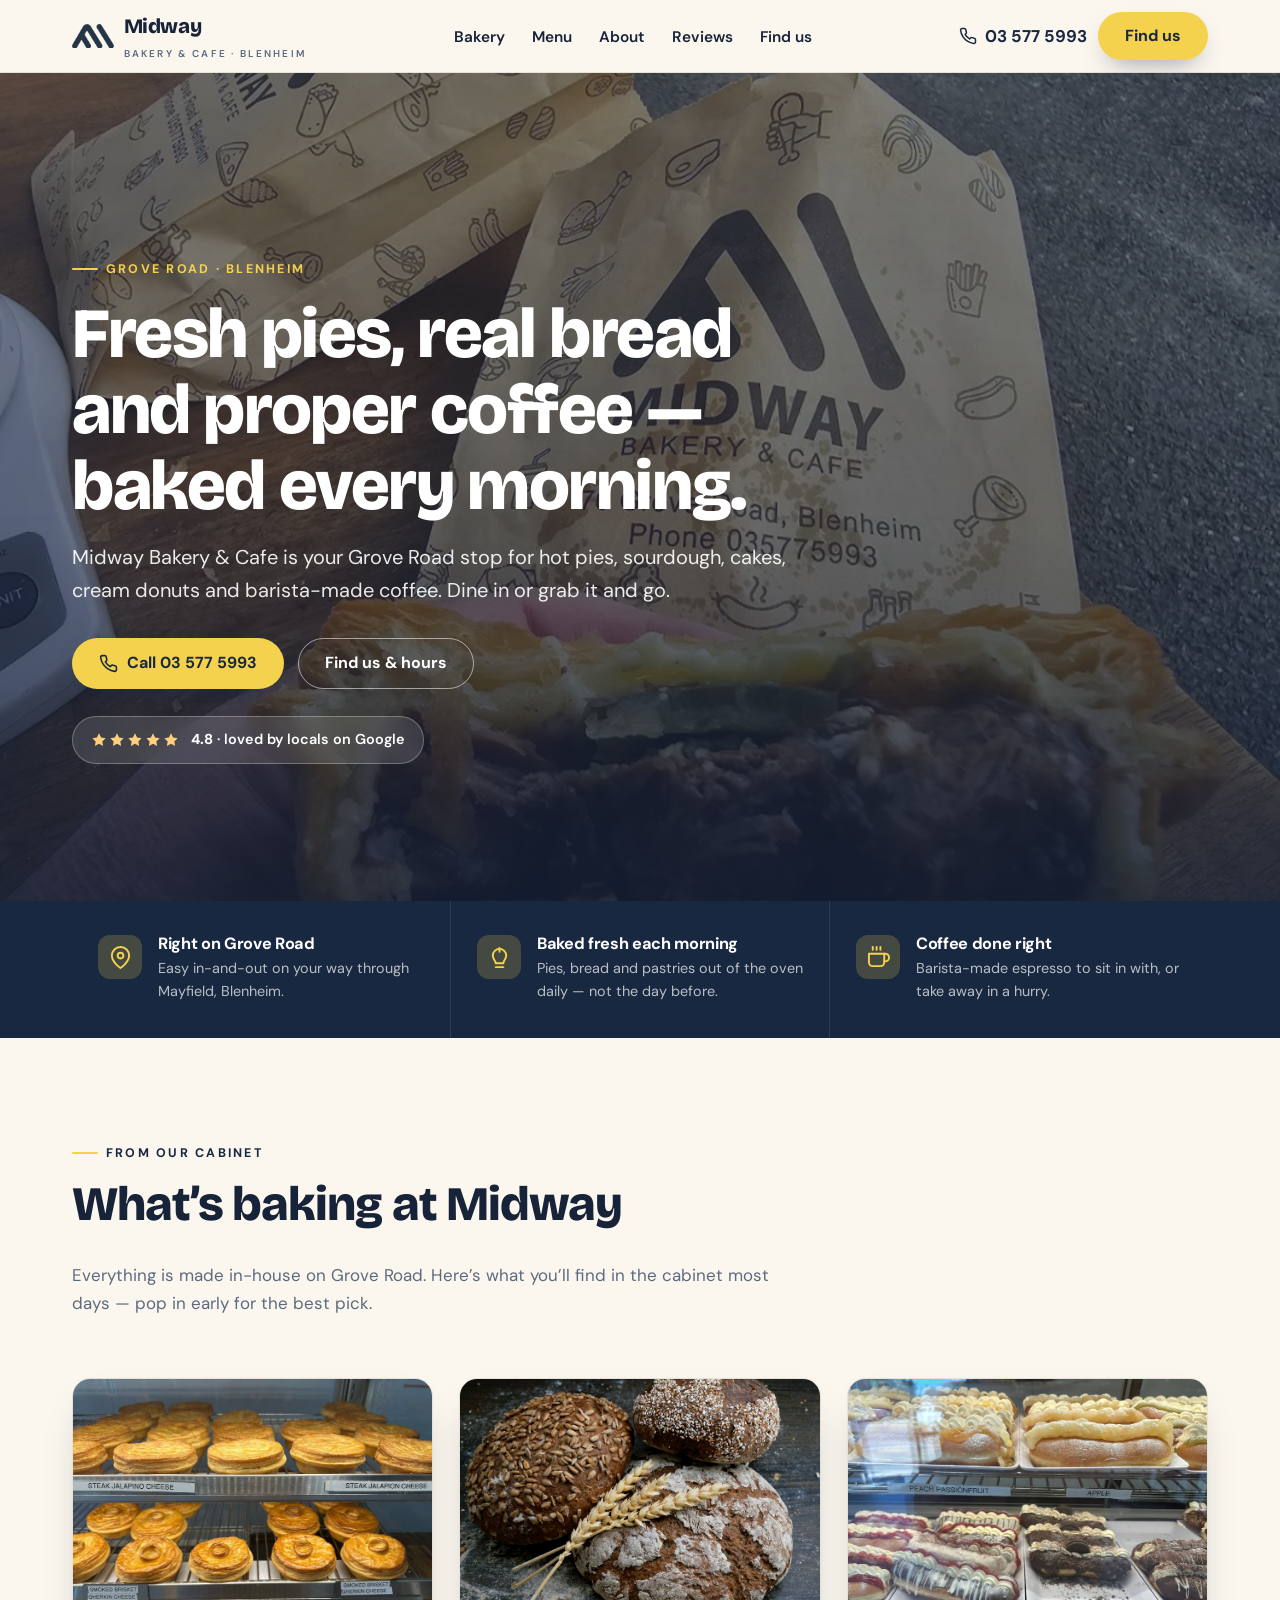
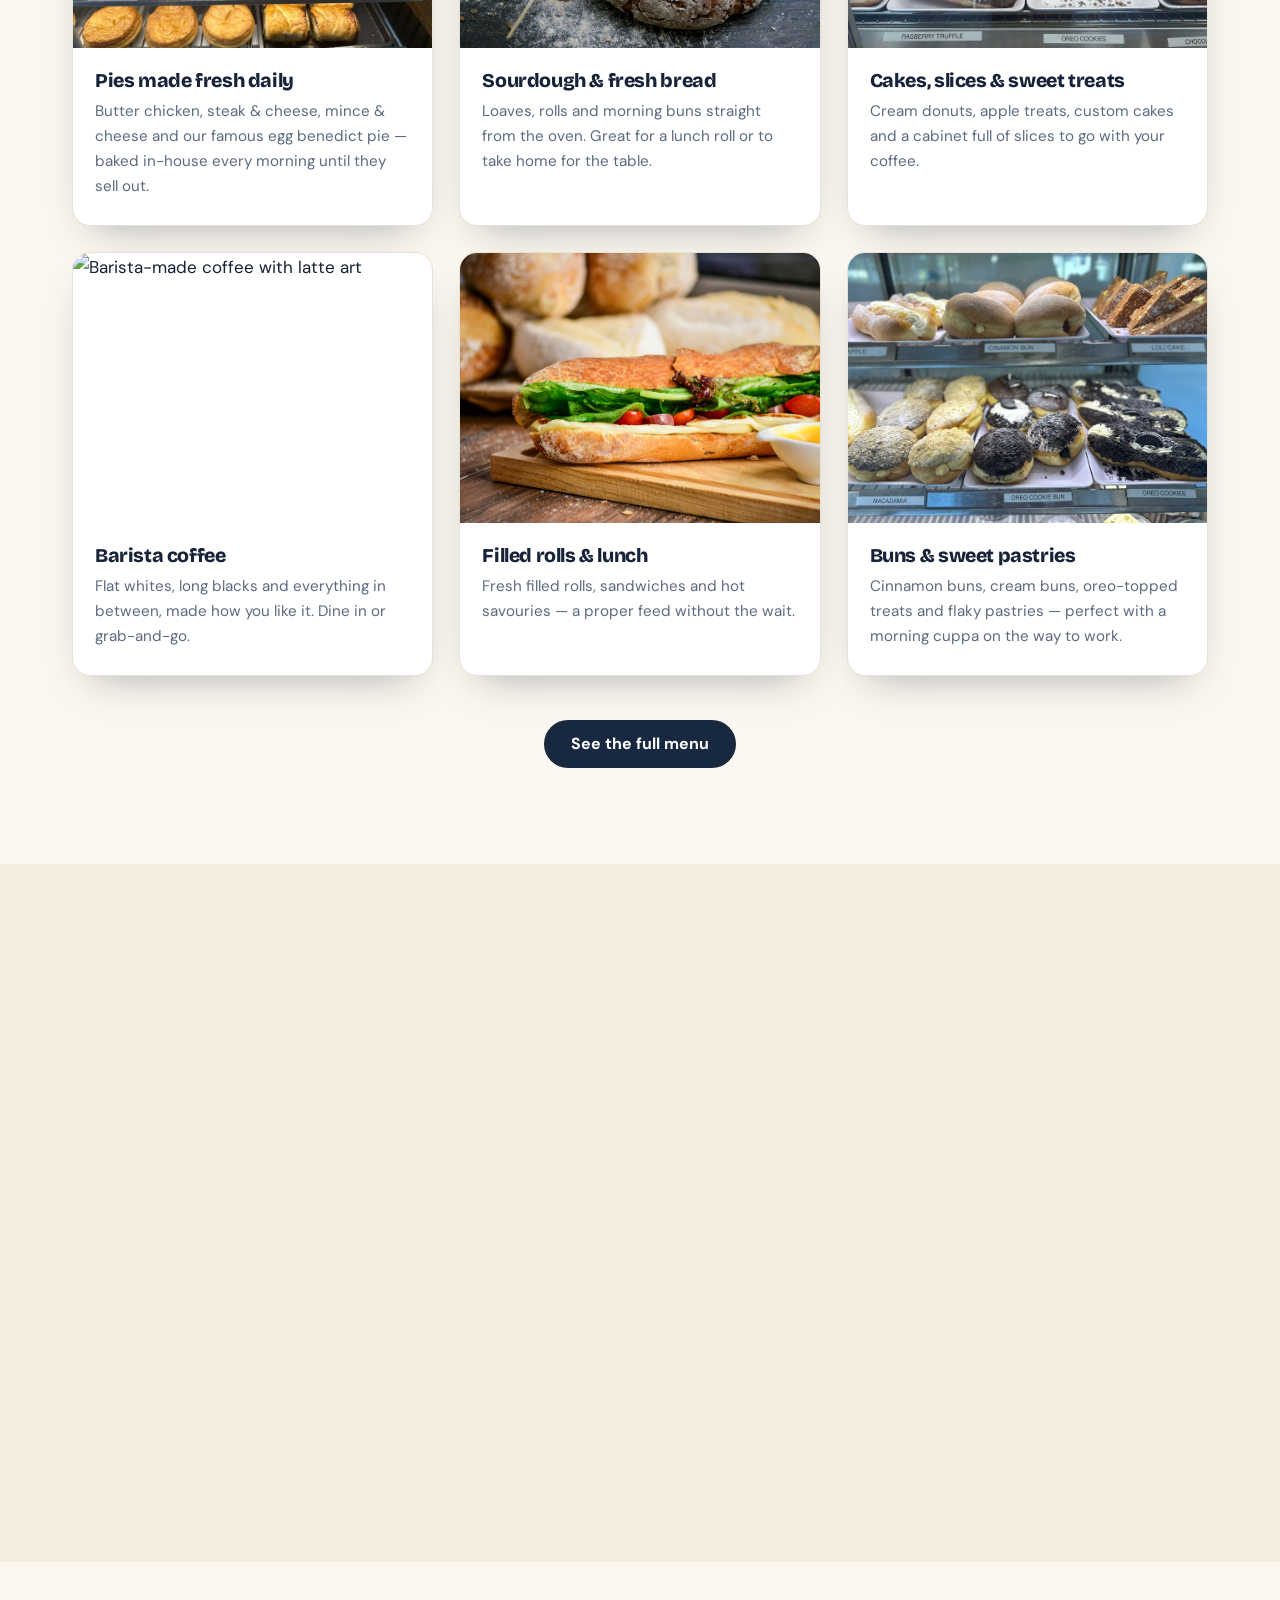
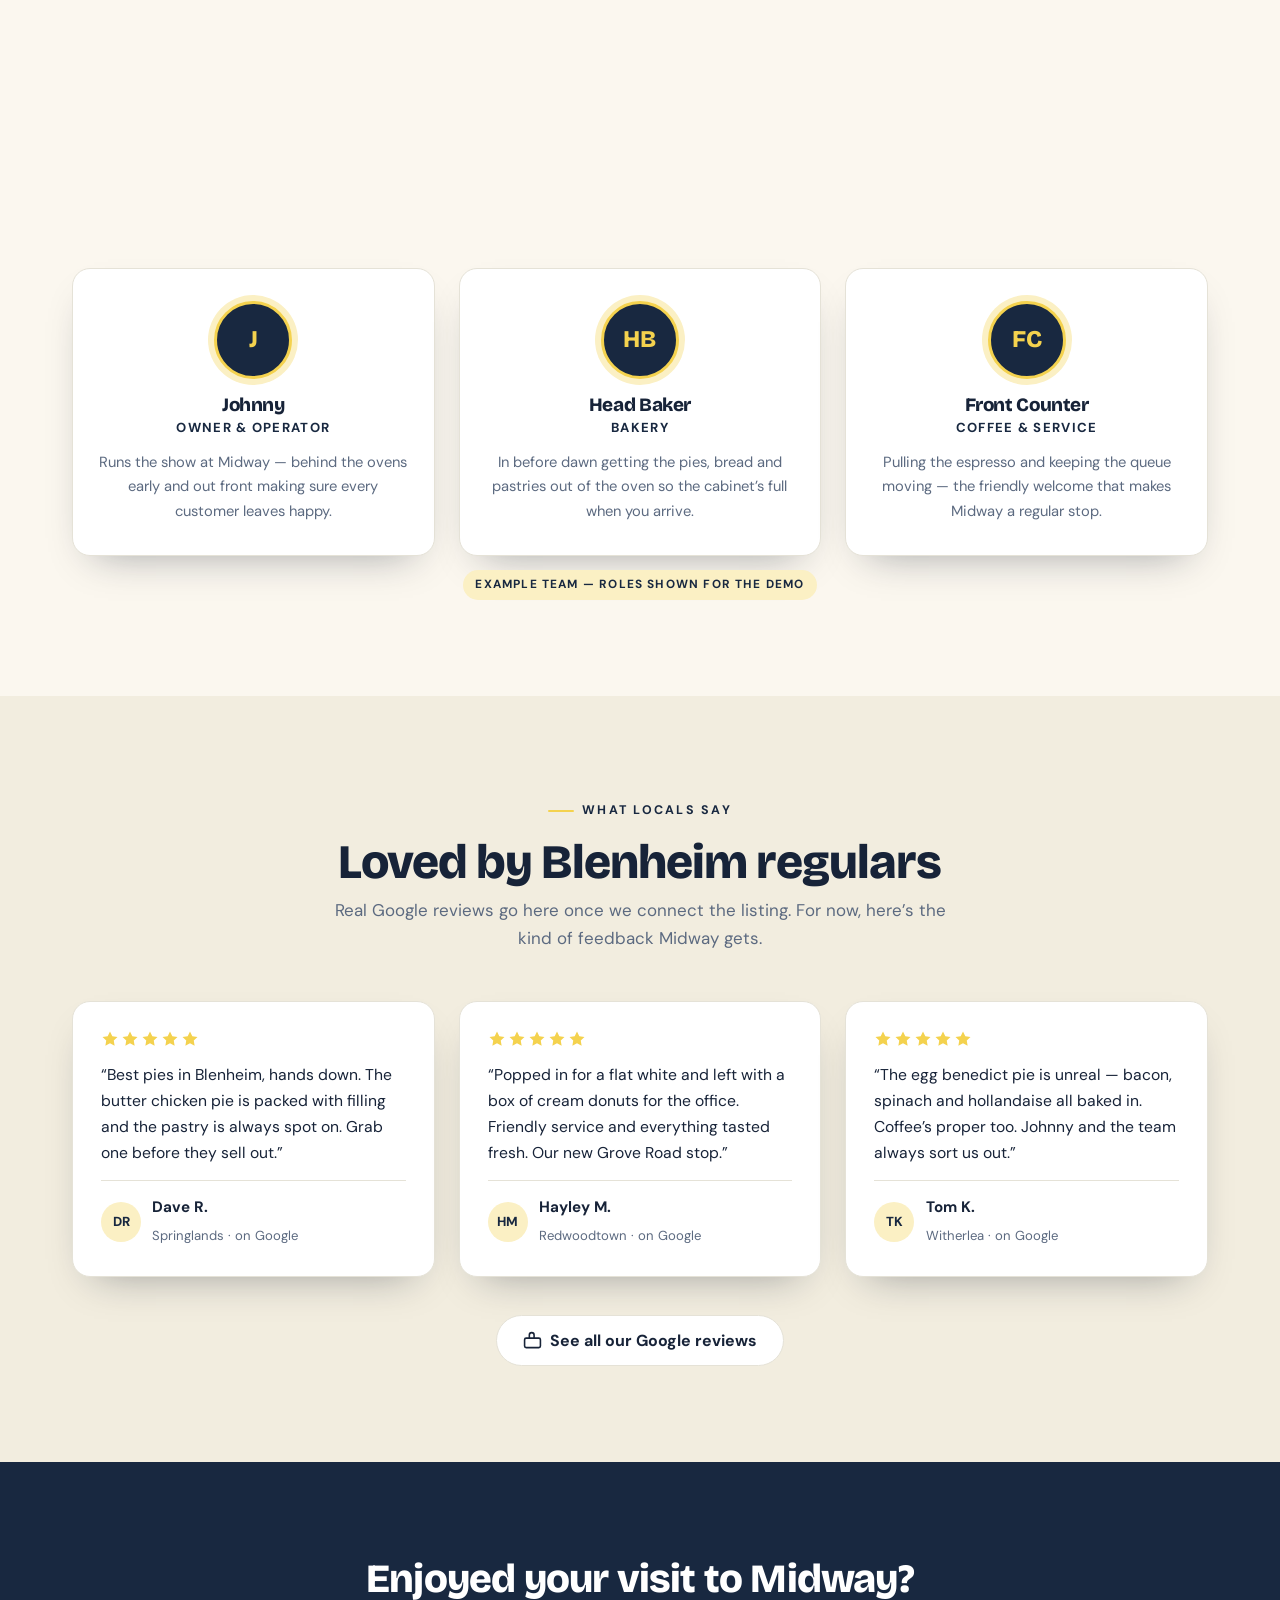
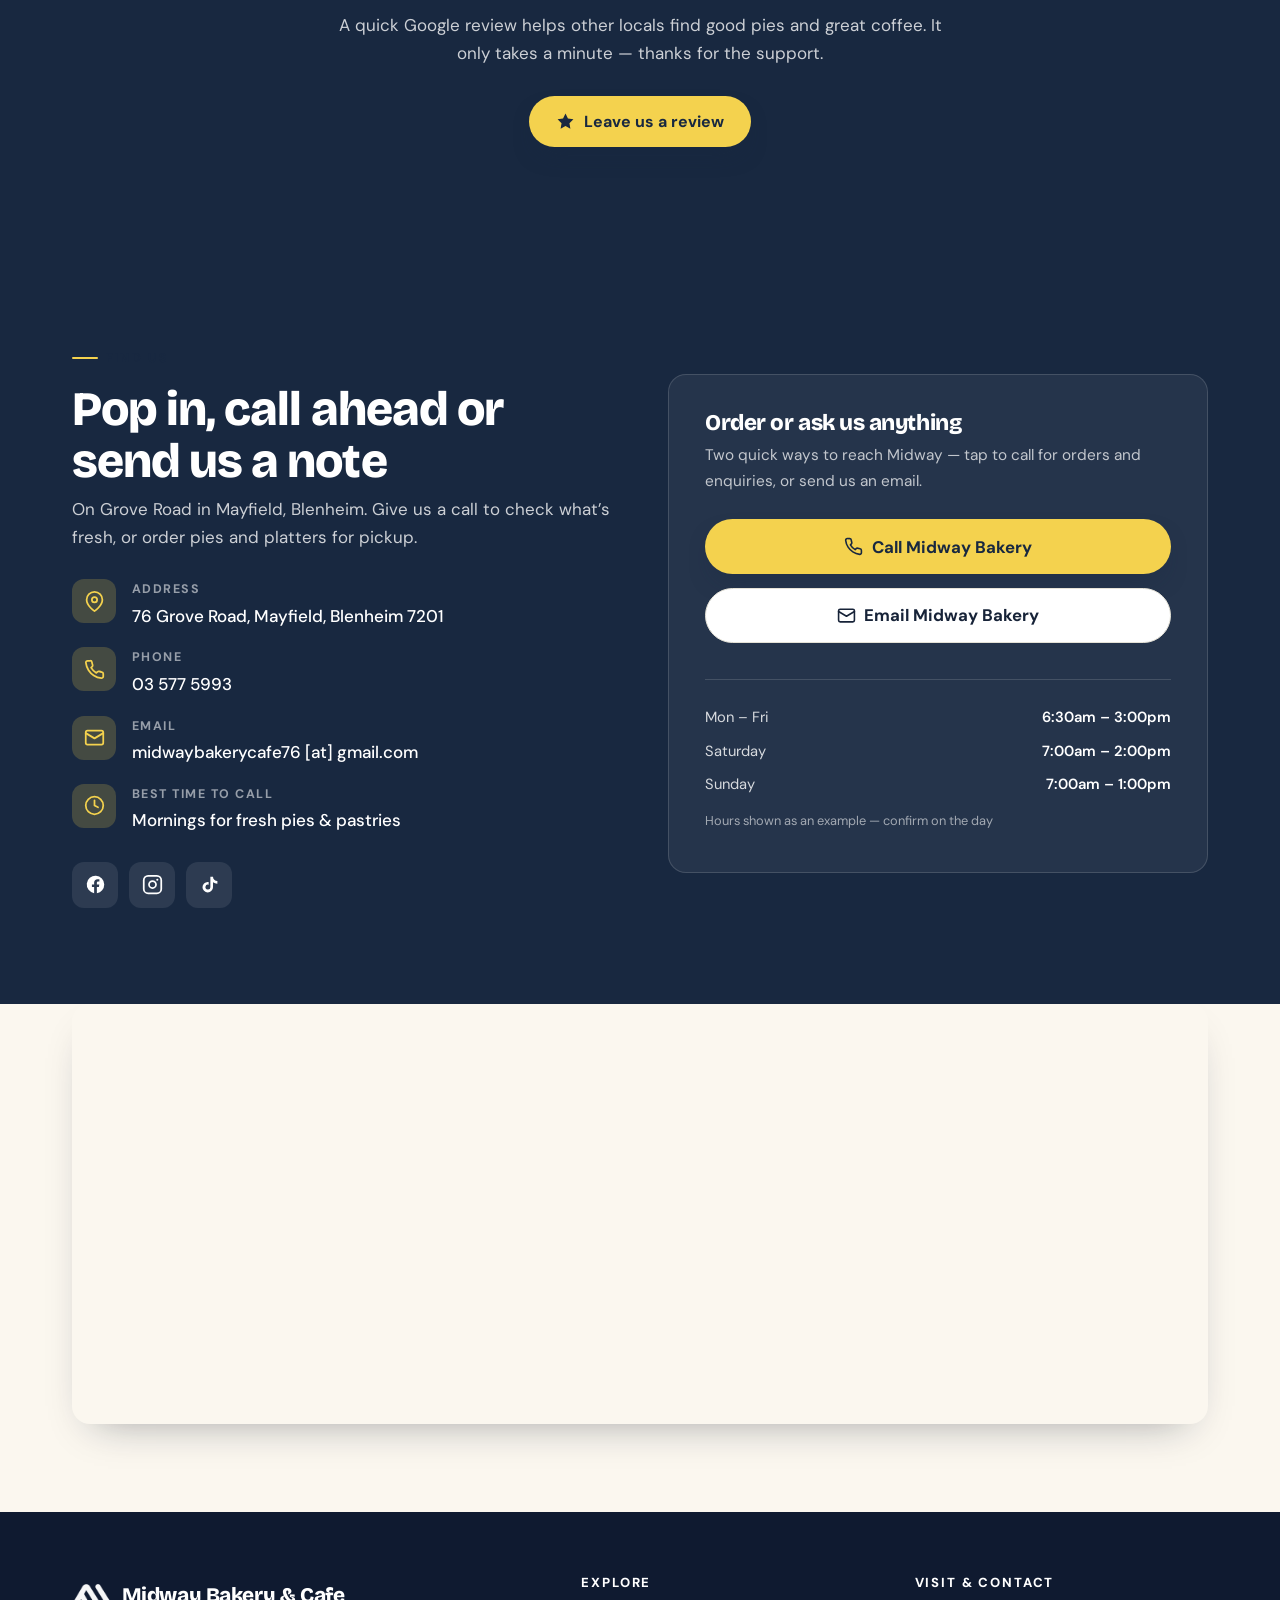
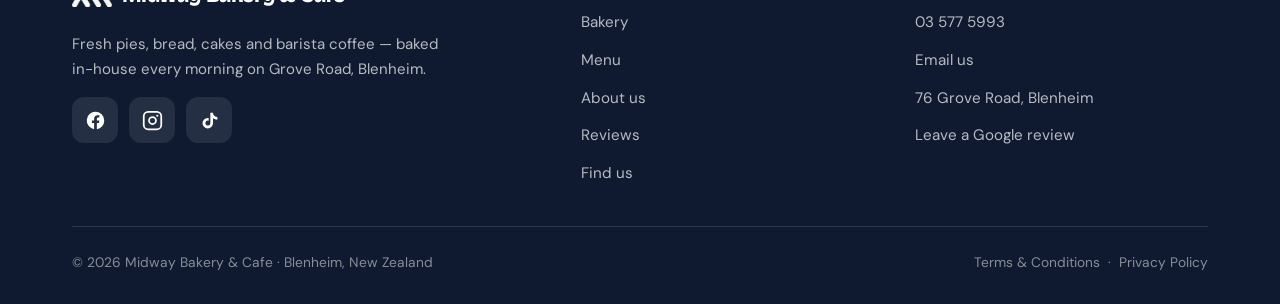
==== commit dfa96d72: "Backup sync: full site source and images Co-Authored-By: Claude Fable 5 <noreply@anthropic.com>" ====
--- a/index.html
+++ b/index.html
@@ -19,7 +19,7 @@
 
 <!-- intro overlay -->
 <div id="intro">
-  <div class="intro-mark">Midway <span>Bakery &amp; Cafe</span></div>
+  <img class="intro-logo" src="img/logo-white.png" alt="Midway Bakery & Cafe">
   <div class="intro-bar"></div>
 </div>
 
@@ -27,7 +27,7 @@
 <header class="nav">
   <div class="container nav-inner">
     <a href="index.html" class="brand">
-      <span class="dot"><svg viewBox="0 0 24 24" fill="none" stroke="currentColor" stroke-width="2" stroke-linecap="round" stroke-linejoin="round"><path d="M4 16c0-5 3.5-8 8-8s8 3 8 8"/><path d="M3 20h18"/><circle cx="12" cy="6" r="1.6" fill="currentColor" stroke="none"/></svg></span>
+      <img class="brand-logo" src="img/logo-mark.png" alt="Midway Bakery & Cafe logo">
       <span>Midway<small>Bakery &amp; Cafe · Blenheim</small></span>
     </a>
     <nav>
@@ -139,8 +139,8 @@
         <div class="svc-body"><h3>Filled rolls &amp; lunch</h3><p>Fresh filled rolls, sandwiches and hot savouries — a proper feed without the wait.</p></div>
       </article>
       <article class="svc-card reveal">
-        <div class="svc-media"><img src="img/svc-pastry.jpg" alt="Buttery croissants dusted with icing sugar" loading="lazy" width="600" height="450"></div>
-        <div class="svc-body"><h3>Croissants &amp; pastries</h3><p>Buttery croissants, danishes and flaky pastries — perfect with a morning cuppa on the way to work.</p></div>
+        <div class="svc-media"><img src="img/svc-pastry.jpg" alt="Cinnamon buns, cream buns and sweet pastries in the cabinet" loading="lazy" width="600" height="450"></div>
+        <div class="svc-body"><h3>Buns &amp; sweet pastries</h3><p>Cinnamon buns, cream buns, oreo-topped treats and flaky pastries — perfect with a morning cuppa on the way to work.</p></div>
       </article>
     </div>
     <div style="text-align:center;margin-top:44px" class="reveal">
@@ -154,7 +154,7 @@
   <div class="container">
     <div class="about-grid">
       <div class="about-media reveal">
-        <img src="img/about.jpg" alt="Warm interior of Midway Bakery &amp; Cafe with espresso bar" loading="lazy" width="600" height="450">
+        <img src="img/about.jpg" alt="Midway Bakery &amp; Cafe storefront and counter on Grove Road, Blenheim" loading="lazy" width="600" height="450">
         <div class="corner"><b>Grove Rd</b><span>Your Blenheim bakery stop</span></div>
       </div>
       <div class="reveal">
@@ -311,7 +311,7 @@
     <div class="footer-grid">
       <div>
         <div class="brand" style="font-size:1.3rem">
-          <span class="dot"><svg viewBox="0 0 24 24" fill="none" stroke="currentColor" stroke-width="2" stroke-linecap="round" stroke-linejoin="round"><path d="M4 16c0-5 3.5-8 8-8s8 3 8 8"/><path d="M3 20h18"/><circle cx="12" cy="6" r="1.6" fill="currentColor" stroke="none"/></svg></span>
+          <img class="brand-logo" src="img/logo-mark-white.png" alt="Midway Bakery & Cafe logo">
           <span>Midway Bakery &amp; Cafe</span>
         </div>
         <p>Fresh pies, bread, cakes and barista coffee — baked in-house every morning on Grove Road, Blenheim.</p>
--- a/styles.css
+++ b/styles.css
@@ -1,20 +1,20 @@
 /* ===== Midway Bakery & Cafe — shared styles (Fresh / warm bakery) ===== */
 :root{
-  --espresso:#241a12;
-  --espresso-2:#31241a;
-  --cream:#fbf6ee;
-  --bone:#f2e8d8;
+  --espresso:#182840;
+  --espresso-2:#22375a;
+  --cream:#fbf7ef;
+  --bone:#f2eddf;
   --card:#ffffff;
-  --ink:#2a2119;
-  --muted:#6f6151;
-  --line:#e7dcc8;
-  --amber:#c77d24;
-  --amber-deep:#a9631a;
-  --amber-soft:#f6e6cf;
+  --ink:#172338;
+  --muted:#5c6a80;
+  --line:#e5e2d7;
+  --amber:#f4d24e;
+  --amber-deep:#182840;
+  --amber-soft:#fbf0c4;
   --radius:18px;
   --radius-sm:12px;
-  --shadow:0 18px 40px -22px rgba(48,32,14,.45);
-  --shadow-lg:0 30px 70px -30px rgba(48,32,14,.55);
+  --shadow:0 18px 40px -22px rgba(16,26,45,.42);
+  --shadow-lg:0 30px 70px -30px rgba(16,26,45,.5);
   --maxw:1180px;
   --font-head:"Bricolage Grotesque",Georgia,serif;
   --font-body:"DM Sans",system-ui,sans-serif;
@@ -57,8 +57,8 @@
   min-height:48px;line-height:1;white-space:nowrap;
 }
 .btn svg{width:19px;height:19px;flex:none}
-.btn-primary{background:var(--amber);color:#fff;box-shadow:0 12px 26px -12px rgba(199,125,36,.9)}
-.btn-primary:hover{background:var(--amber-deep);transform:translateY(-2px)}
+.btn-primary{background:var(--amber);color:var(--espresso);box-shadow:0 12px 26px -12px rgba(24,40,64,.5)}
+.btn-primary:hover{background:var(--amber-deep);color:#fff;transform:translateY(-2px)}
 .btn-ghost{background:transparent;color:#fff;border-color:rgba(255,255,255,.55)}
 .btn-ghost:hover{background:rgba(255,255,255,.12);transform:translateY(-2px)}
 .btn-dark{background:var(--espresso);color:#fff}
@@ -79,6 +79,9 @@
   animation:introUp .9s .1s ease forwards;
 }
 .intro-mark span{color:var(--amber)}
+.intro-logo{width:min(240px,60vw);height:auto;opacity:0;transform:translateY(14px) scale(.97);animation:introUp .9s .1s ease forwards}
+.brand-logo{width:42px;height:42px;object-fit:contain;flex:none}
+.footer .brand-logo{width:40px;height:40px}
 .intro-bar{width:0;height:3px;background:var(--amber);border-radius:3px;animation:introBar 1.1s .25s ease forwards}
 @keyframes introUp{to{opacity:1;transform:none}}
 @keyframes introBar{to{width:180px}}
@@ -113,9 +116,9 @@
 .hero-slide{position:absolute;inset:0;background-size:cover;background-position:center;opacity:0;transition:opacity 1.4s ease;transform:scale(1.06);filter:saturate(.92) contrast(1.03)}
 .hero-slide.active{opacity:1;animation:heroZoom 7s linear forwards}
 @keyframes heroZoom{from{transform:scale(1.03)}to{transform:scale(1.12)}}
-.hero::after{content:"";position:absolute;inset:0;background:linear-gradient(180deg,rgba(36,26,18,.55) 0%,rgba(36,26,18,.62) 55%,rgba(36,26,18,.8) 100%);z-index:1}
+.hero::after{content:"";position:absolute;inset:0;background:linear-gradient(180deg,rgba(20,32,54,.55) 0%,rgba(20,32,54,.62) 55%,rgba(20,32,54,.86) 100%);z-index:1}
 .hero-inner{position:relative;z-index:2;color:#fff;padding:120px 0 80px;max-width:760px}
-.hero .eyebrow{color:#f4d8a8}
+.hero .eyebrow{color:#f4d24e}
 .hero .eyebrow::before{background:var(--amber)}
 .hero h1{font-size:clamp(2.4rem,6.2vw,4.4rem);color:#fff;margin-bottom:1.1rem}
 .hero p.sub{font-size:clamp(1.05rem,2.4vw,1.25rem);color:rgba(255,255,255,.9);max-width:54ch;margin-bottom:1.9rem}
@@ -134,7 +137,7 @@
 .trust{background:var(--espresso);color:#fff;padding:0}
 .trust-grid{display:grid;grid-template-columns:repeat(3,1fr);gap:1px;background:rgba(255,255,255,.1)}
 .trust-item{background:var(--espresso);padding:34px 26px;display:flex;gap:1rem;align-items:flex-start}
-.trust-item .ic{width:44px;height:44px;border-radius:12px;background:rgba(199,125,36,.18);display:grid;place-items:center;color:var(--amber);flex:none}
+.trust-item .ic{width:44px;height:44px;border-radius:12px;background:rgba(244,210,78,.20);display:grid;place-items:center;color:var(--amber);flex:none}
 .trust-item .ic svg{width:23px;height:23px}
 .trust-item h3{font-family:var(--font-body);font-size:1.02rem;font-weight:700;margin-bottom:.25rem;color:#fff}
 .trust-item p{font-size:.9rem;color:rgba(255,255,255,.7);margin:0}
@@ -202,14 +205,14 @@
 .contact .lead{color:rgba(255,255,255,.78)}
 .info-rows{list-style:none;padding:0;margin:1.7rem 0 0;display:grid;gap:1.1rem}
 .info-rows li{display:flex;gap:1rem;align-items:flex-start}
-.info-rows .ic{width:44px;height:44px;border-radius:12px;background:rgba(199,125,36,.18);color:var(--amber);display:grid;place-items:center;flex:none}
+.info-rows .ic{width:44px;height:44px;border-radius:12px;background:rgba(244,210,78,.20);color:var(--amber);display:grid;place-items:center;flex:none}
 .info-rows .ic svg{width:21px;height:21px}
 .info-rows b{display:block;font-size:.78rem;letter-spacing:.12em;text-transform:uppercase;color:rgba(255,255,255,.55);margin-bottom:2px;font-weight:700}
 .info-rows a,.info-rows span{color:#fff;font-weight:500}
 .info-rows a:hover{color:var(--amber)}
 .socials{display:flex;gap:.7rem;margin-top:1.7rem}
 .socials a{width:46px;height:46px;border-radius:12px;background:rgba(255,255,255,.09);display:grid;place-items:center;color:#fff;transition:background .2s,transform .2s,color .2s}
-.socials a:hover{background:var(--amber);transform:translateY(-3px)}
+.socials a:hover{background:var(--amber);color:var(--espresso);transform:translateY(-3px)}
 .socials svg{width:21px;height:21px}
 .contact-card{background:rgba(255,255,255,.06);border:1px solid rgba(255,255,255,.14);border-radius:var(--radius);padding:36px}
 .contact-card h3{color:#fff;font-size:1.4rem;margin-bottom:.5rem}
@@ -224,7 +227,7 @@
 .map-wrap iframe{width:100%;height:420px;border:0;border-radius:var(--radius);box-shadow:var(--shadow);filter:saturate(.95)}
 
 /* ---- footer ---- */
-.footer{background:#1c140d;color:rgba(255,255,255,.7);padding:64px 0 30px}
+.footer{background:#0f1a30;color:rgba(255,255,255,.7);padding:64px 0 30px}
 .footer-grid{display:grid;grid-template-columns:1.6fr 1fr 1fr;gap:40px;margin-bottom:40px}
 .footer .brand{color:#fff;margin-bottom:1rem}
 .footer p{font-size:.94rem;max-width:38ch}
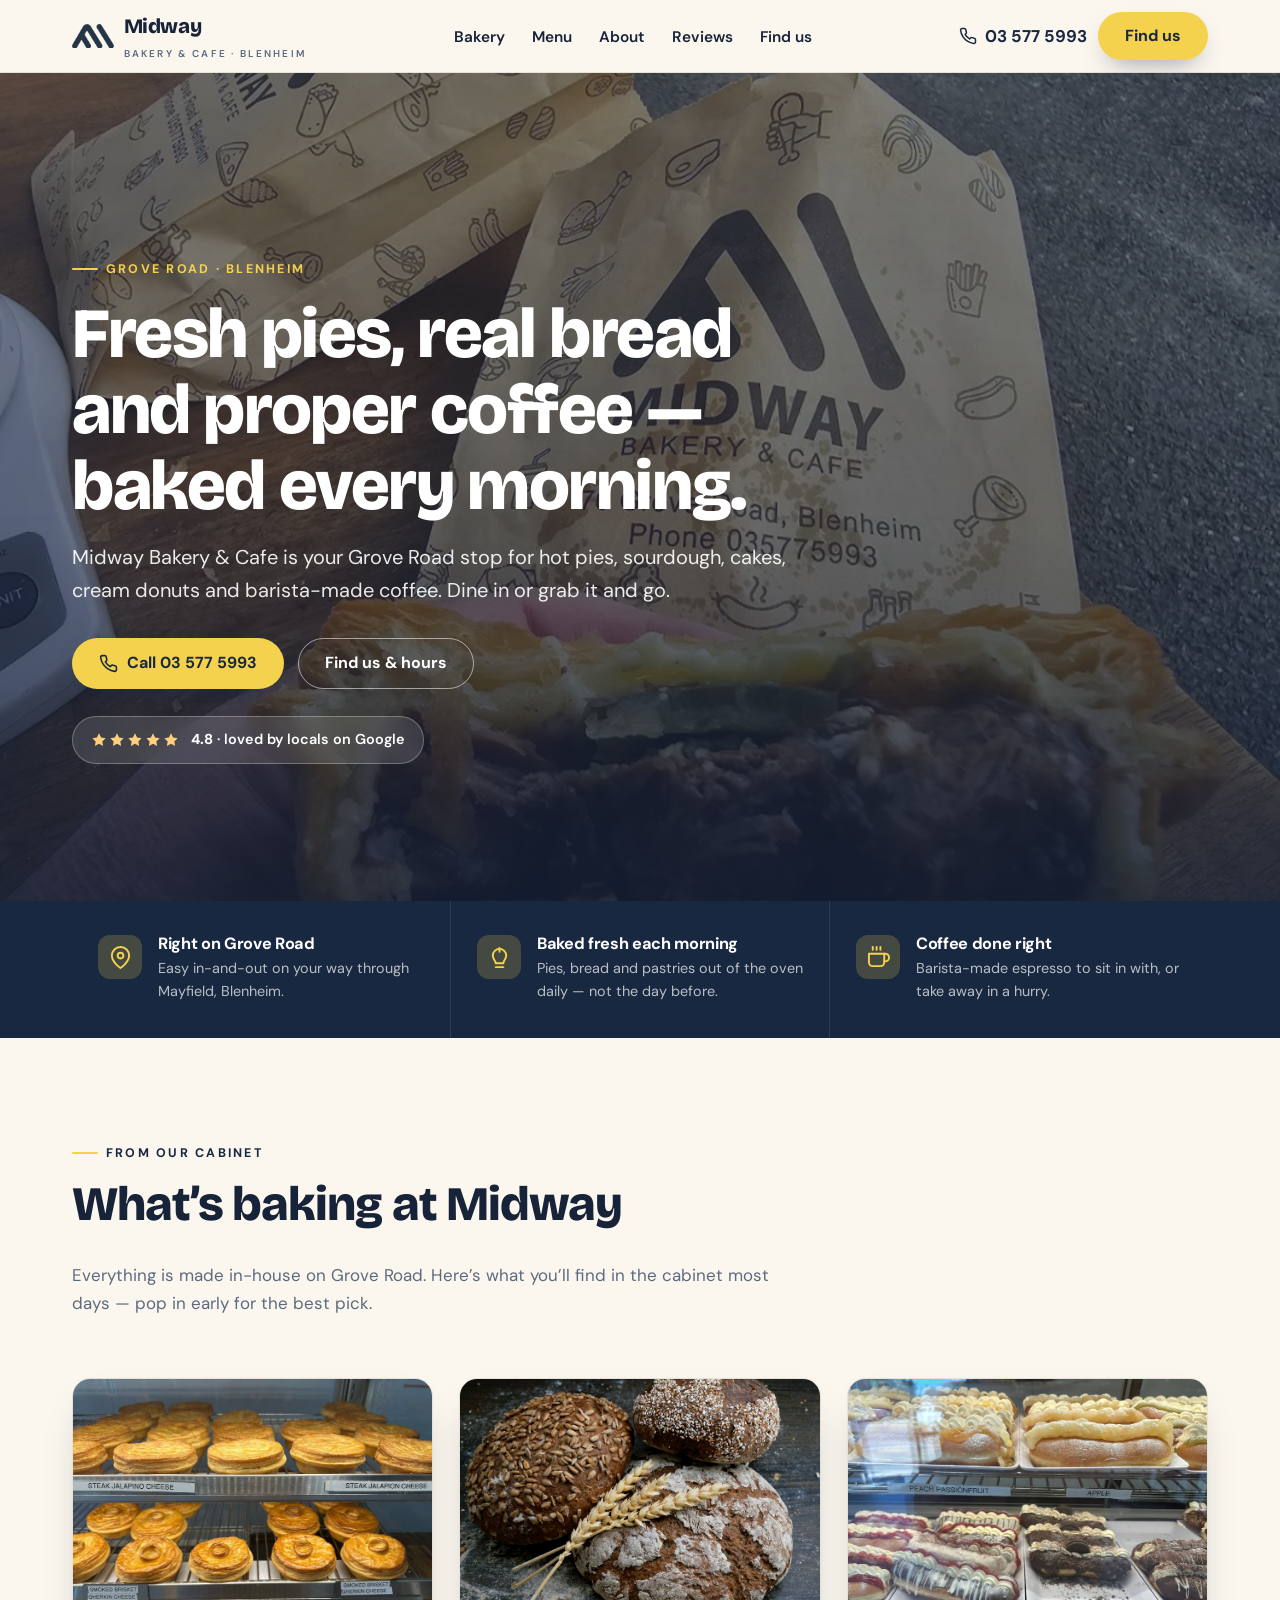
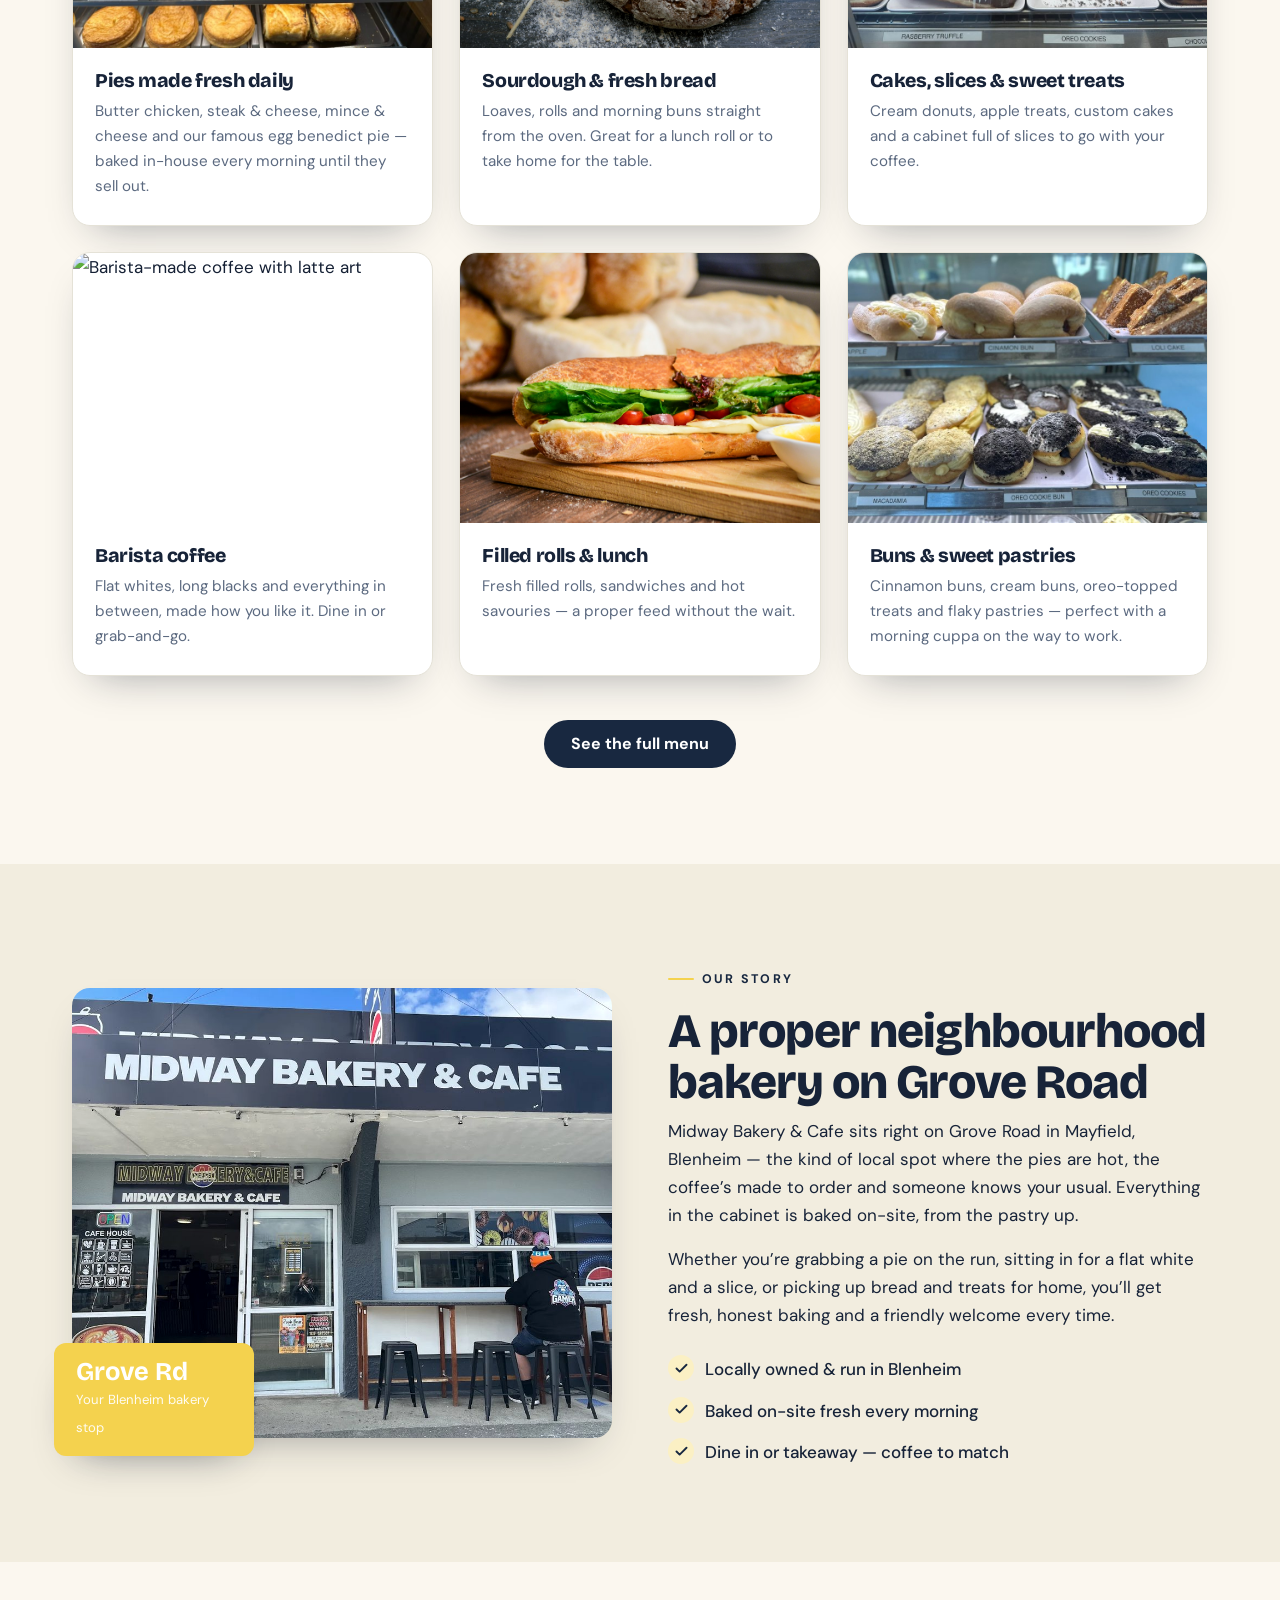
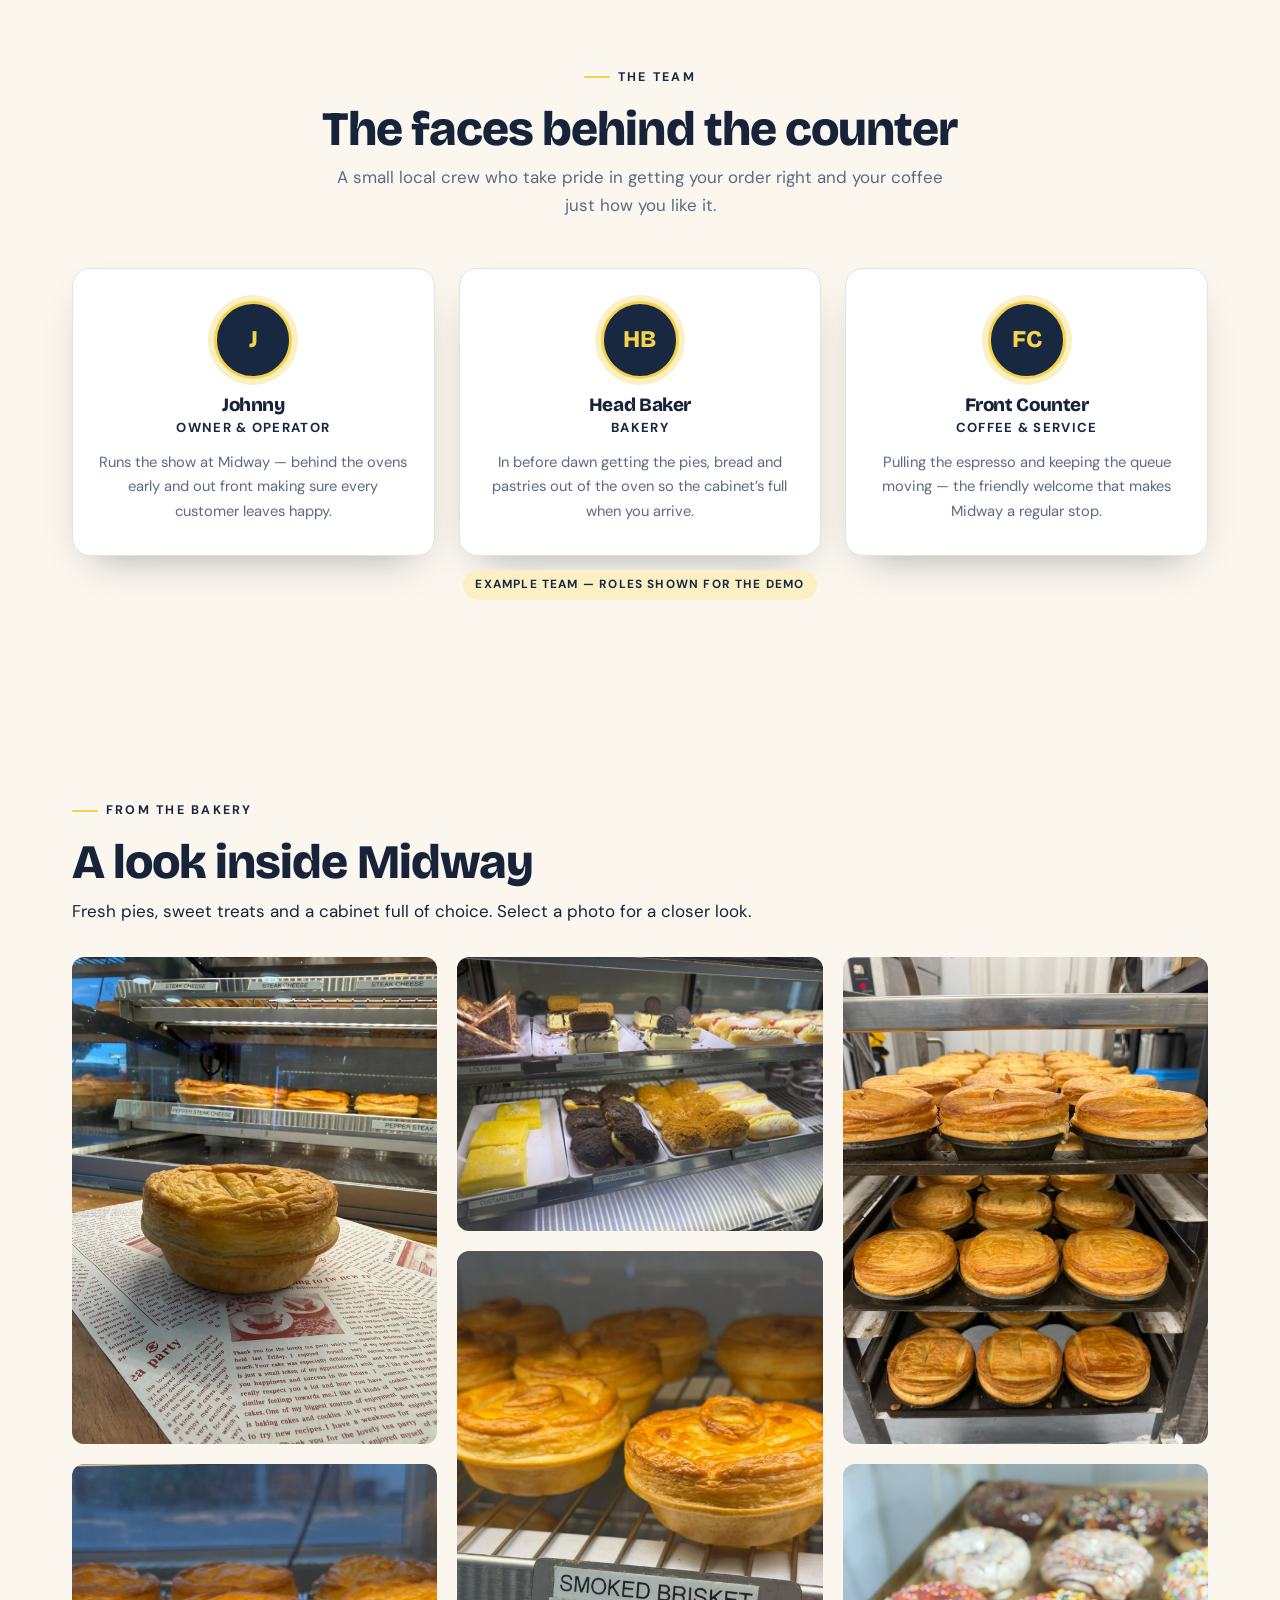
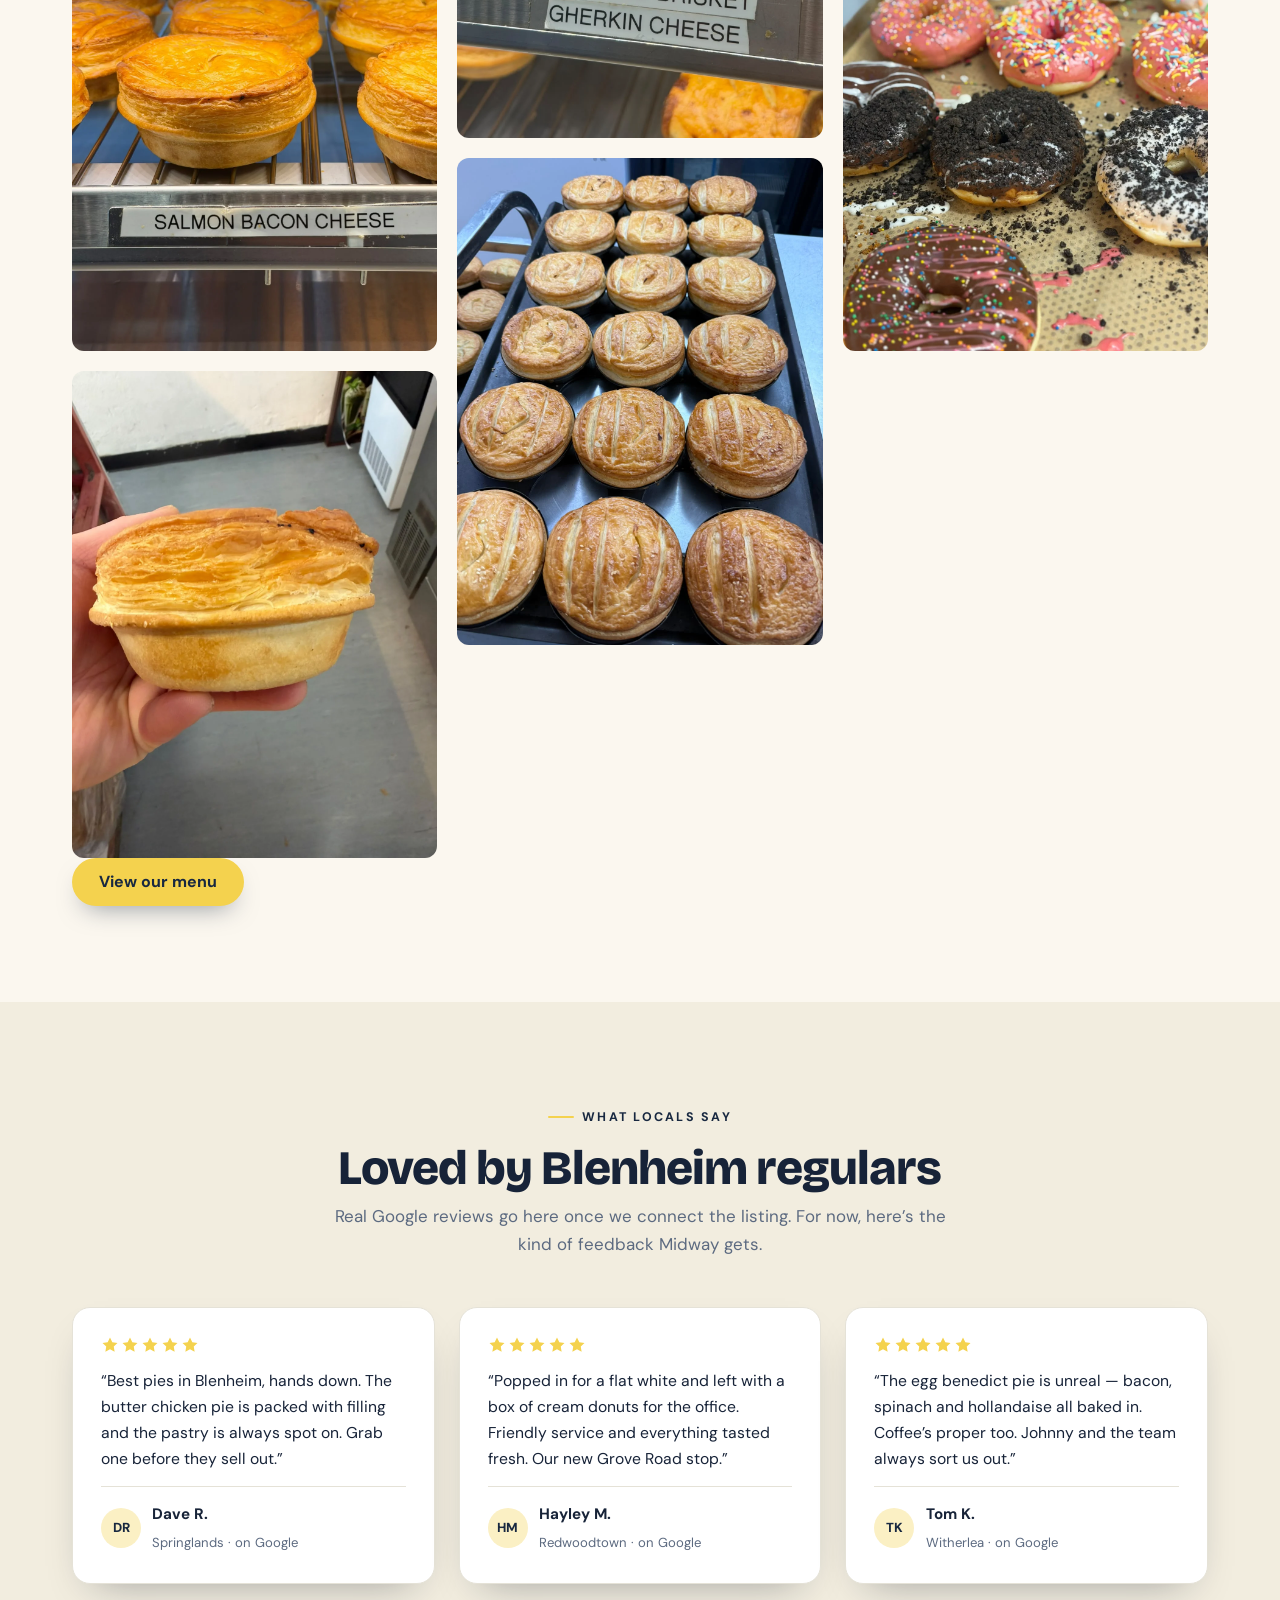
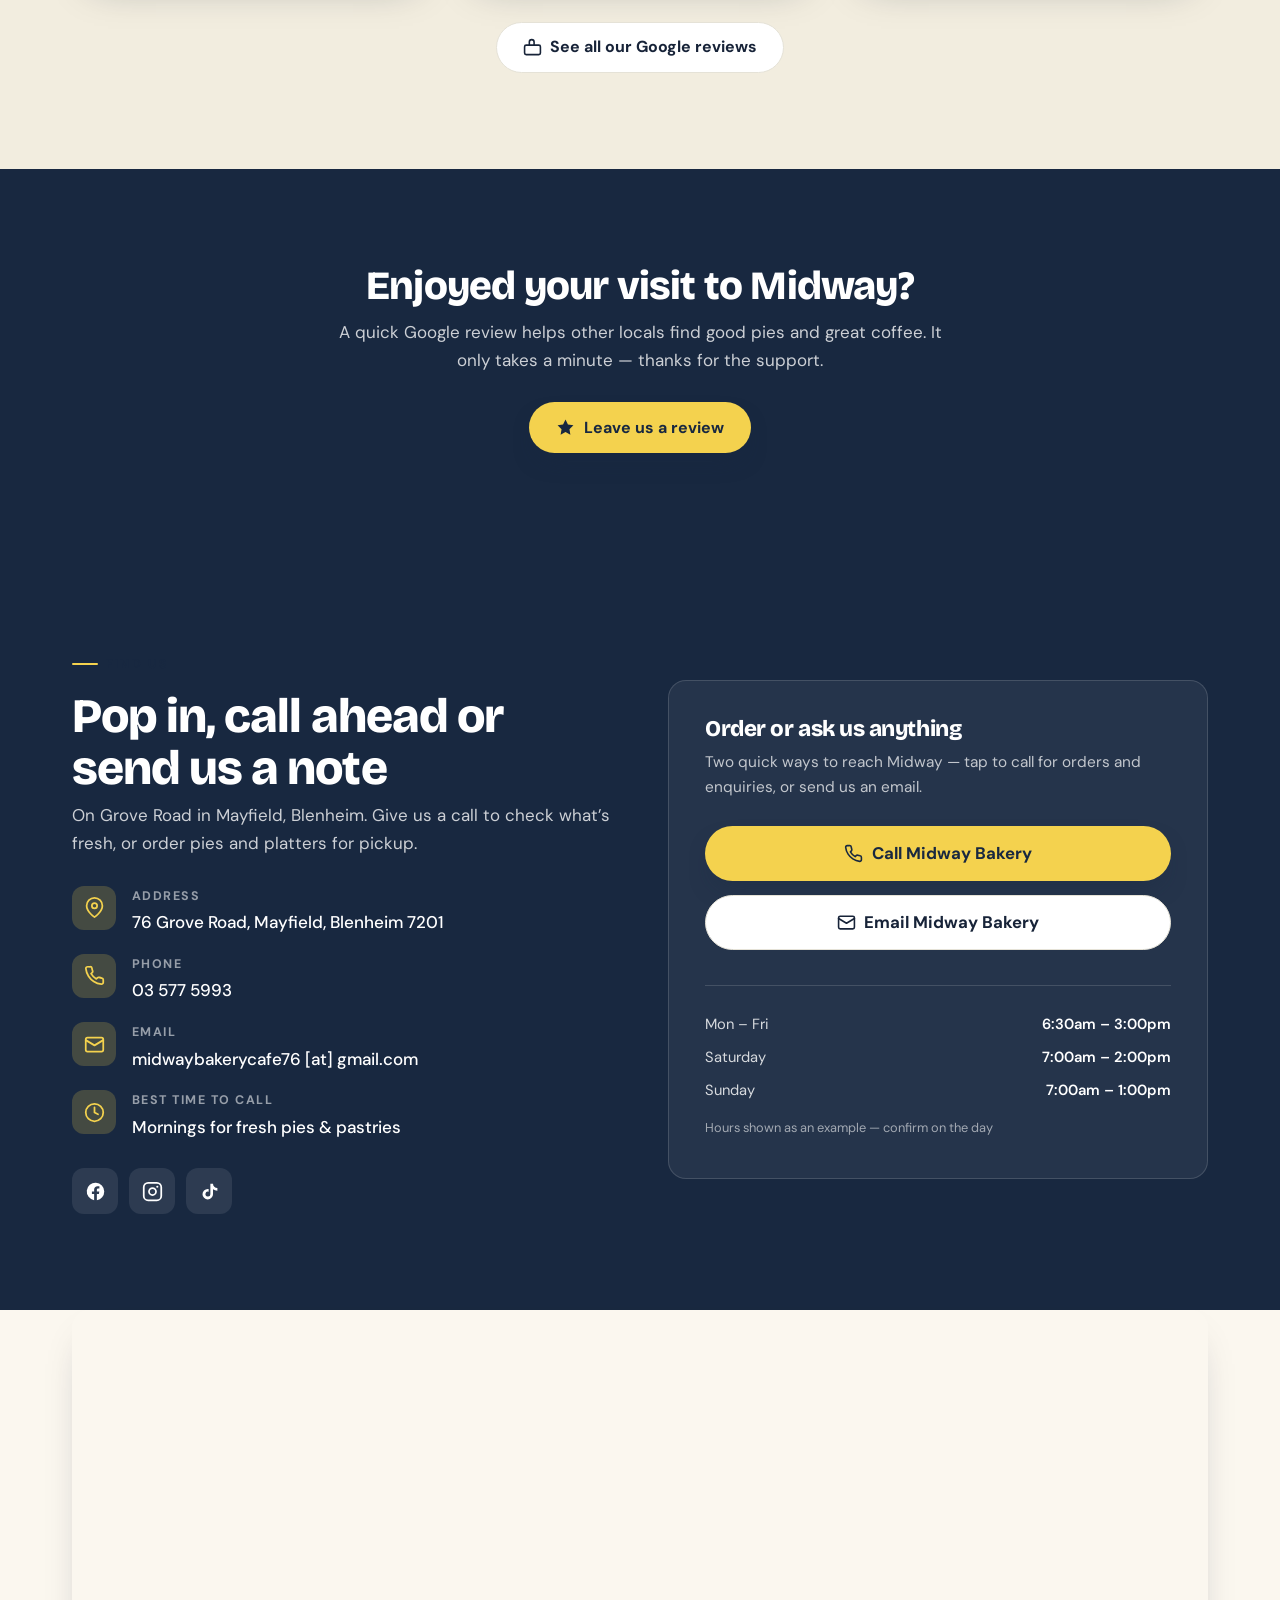
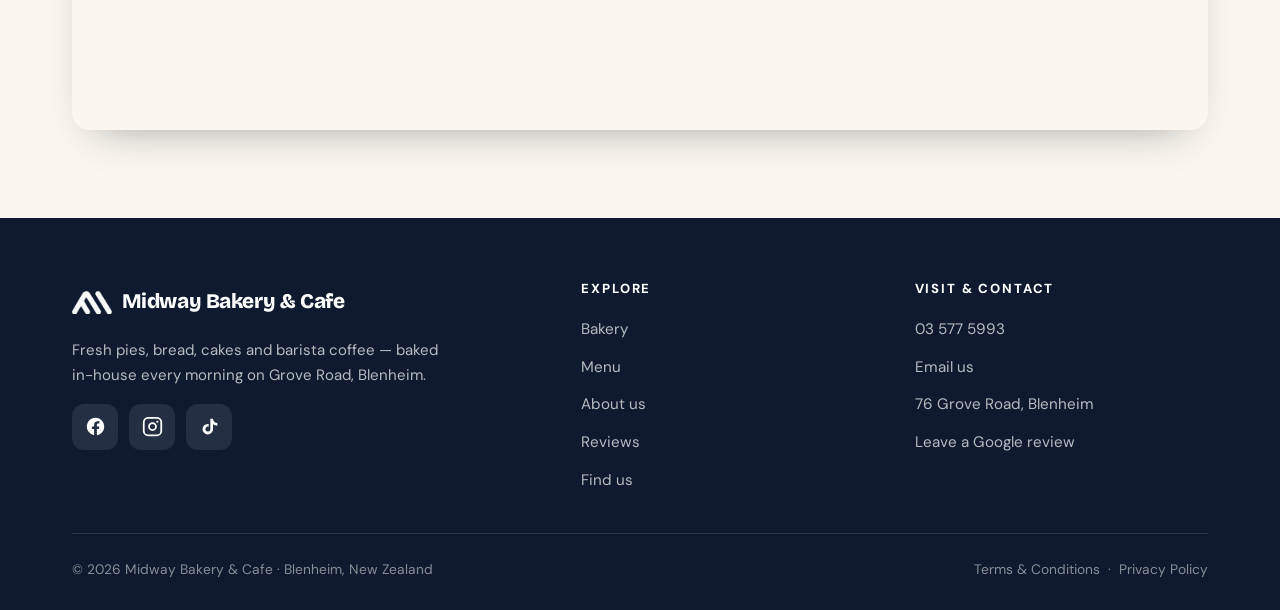
==== commit edfcdd3c: "Add owner photos and complete Midway pie menu" ====
--- a/index.html
+++ b/index.html
@@ -203,6 +203,15 @@
     <div style="text-align:center"><span class="badge-note">Example team — roles shown for the demo</span></div>
   </div>
 </section>
+
+<section class="section bg-cream" id="gallery"><div class="container"><span class="eyebrow">From the bakery</span><h2>A look inside Midway</h2><p>Fresh pies, sweet treats and a cabinet full of choice. Select a photo for a closer look.</p><div class="bakery-gallery"><a href="img/supplied/bakery-01.webp" target="_blank" rel="noopener" aria-label="View full photo: Individual pie in front of the bakery cabinet"><img src="img/supplied/bakery-01.webp" alt="Individual pie in front of the bakery cabinet" width="1200" height="1600" loading="lazy" decoding="async"></a>
+<a href="img/supplied/bakery-02.webp" target="_blank" rel="noopener" aria-label="View full photo: Salmon, bacon and cheese pies"><img src="img/supplied/bakery-02.webp" alt="Salmon, bacon and cheese pies" width="1200" height="1600" loading="lazy" decoding="async"></a>
+<a href="img/supplied/bakery-08.webp" target="_blank" rel="noopener" aria-label="View full photo: A freshly baked pie held in its tray"><img src="img/supplied/bakery-08.webp" alt="A freshly baked pie held in its tray" width="1200" height="1600" loading="lazy" decoding="async"></a>
+<a href="img/supplied/bakery-09.webp" target="_blank" rel="noopener" aria-label="View full photo: Cakes and slices in the display cabinet"><img src="img/supplied/bakery-09.webp" alt="Cakes and slices in the display cabinet" width="1600" height="1200" loading="lazy" decoding="async"></a>
+<a href="img/supplied/bakery-10.webp" target="_blank" rel="noopener" aria-label="View full photo: Smoked brisket and chicken cheese pies"><img src="img/supplied/bakery-10.webp" alt="Smoked brisket and chicken cheese pies" width="1200" height="1600" loading="lazy" decoding="async"></a>
+<a href="img/supplied/bakery-11.webp" target="_blank" rel="noopener" aria-label="View full photo: A tray of freshly baked pies"><img src="img/supplied/bakery-11.webp" alt="A tray of freshly baked pies" width="1200" height="1600" loading="lazy" decoding="async"></a>
+<a href="img/supplied/bakery-12.webp" target="_blank" rel="noopener" aria-label="View full photo: Golden pies in the bakery cabinet"><img src="img/supplied/bakery-12.webp" alt="Golden pies in the bakery cabinet" width="1200" height="1600" loading="lazy" decoding="async"></a>
+<a href="img/supplied/bakery-13.webp" target="_blank" rel="noopener" aria-label="View full photo: A selection of decorated donuts"><img src="img/supplied/bakery-13.webp" alt="A selection of decorated donuts" width="1200" height="1600" loading="lazy" decoding="async"></a></div><a href="menu.html" class="btn btn-primary">View our menu</a></div></section>
 
 <!-- reviews -->
 <section class="section bg-bone" id="reviews">
--- a/styles.css
+++ b/styles.css
@@ -299,3 +299,18 @@
   .reveal{transition:none;opacity:1;transform:none}
   html{scroll-behavior:auto}
 }
+
+/* Owner-supplied menu and photographs */
+.menu-intro{display:flex;justify-content:space-between;align-items:center;gap:24px;margin-bottom:32px}
+.pie-menu{display:grid;grid-template-columns:1fr 1fr;column-gap:56px}
+.pie-menu .menu-item{justify-content:space-between;flex-wrap:nowrap;gap:20px}
+.pie-menu .menu-item .name{white-space:normal}
+.menu-fresh{margin-top:56px;padding-top:32px;border-top:1px solid var(--line);max-width:650px}
+.menu-fresh p{margin:16px 0 24px}
+.bakery-gallery{columns:3;column-gap:20px;margin-top:32px}
+.bakery-gallery a{display:block;break-inside:avoid;margin-bottom:20px;border-radius:12px;overflow:hidden}
+.bakery-gallery img{display:block;width:100%;height:auto;transition:transform .25s}
+.bakery-gallery a:hover img{transform:scale(1.025)}
+@media(max-width:700px){.pie-menu{grid-template-columns:1fr}.menu-intro{align-items:flex-start;flex-direction:column}.bakery-gallery{columns:2;column-gap:12px}.bakery-gallery a{margin-bottom:12px}}
+
+.menu-photo-strip{display:grid;grid-template-columns:repeat(3,1fr);gap:20px;align-items:center;margin-top:48px}.menu-photo-strip img{width:100%;height:auto;border-radius:12px}@media(max-width:600px){.menu-photo-strip{gap:10px}}
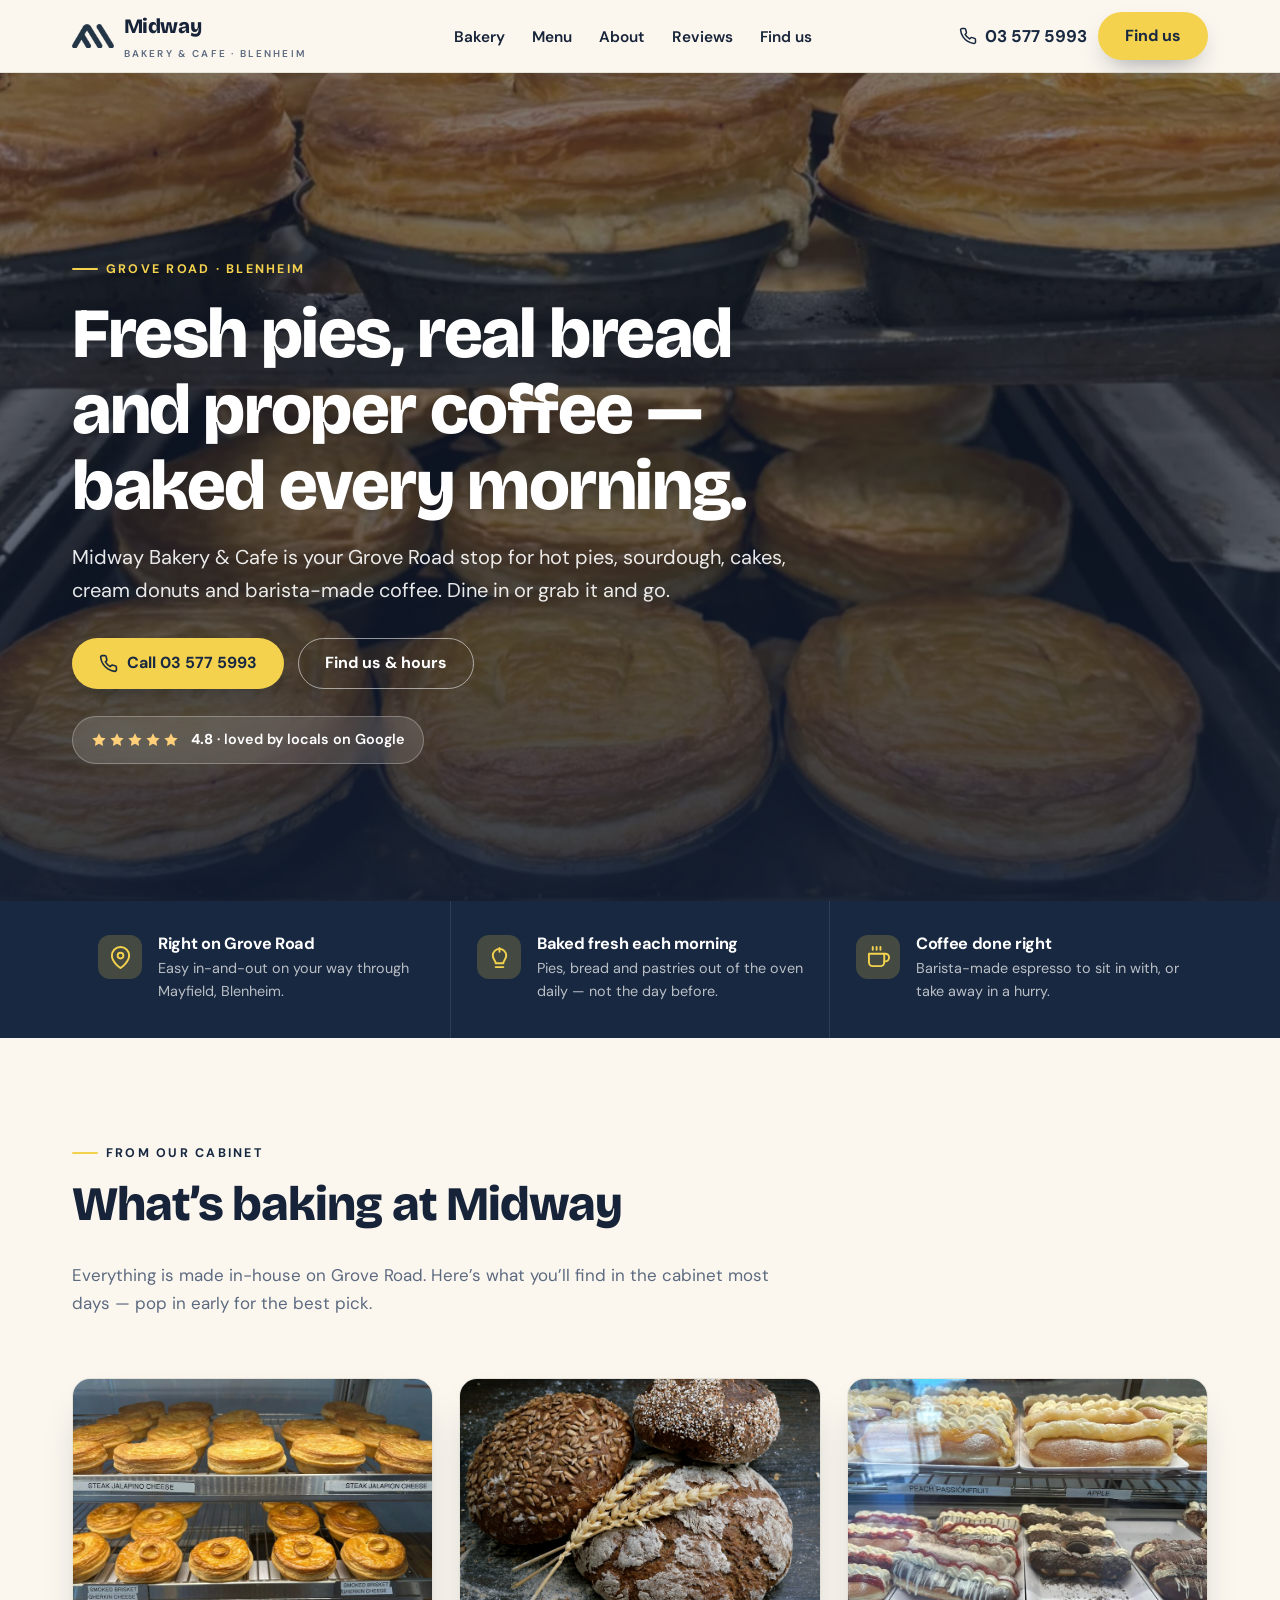
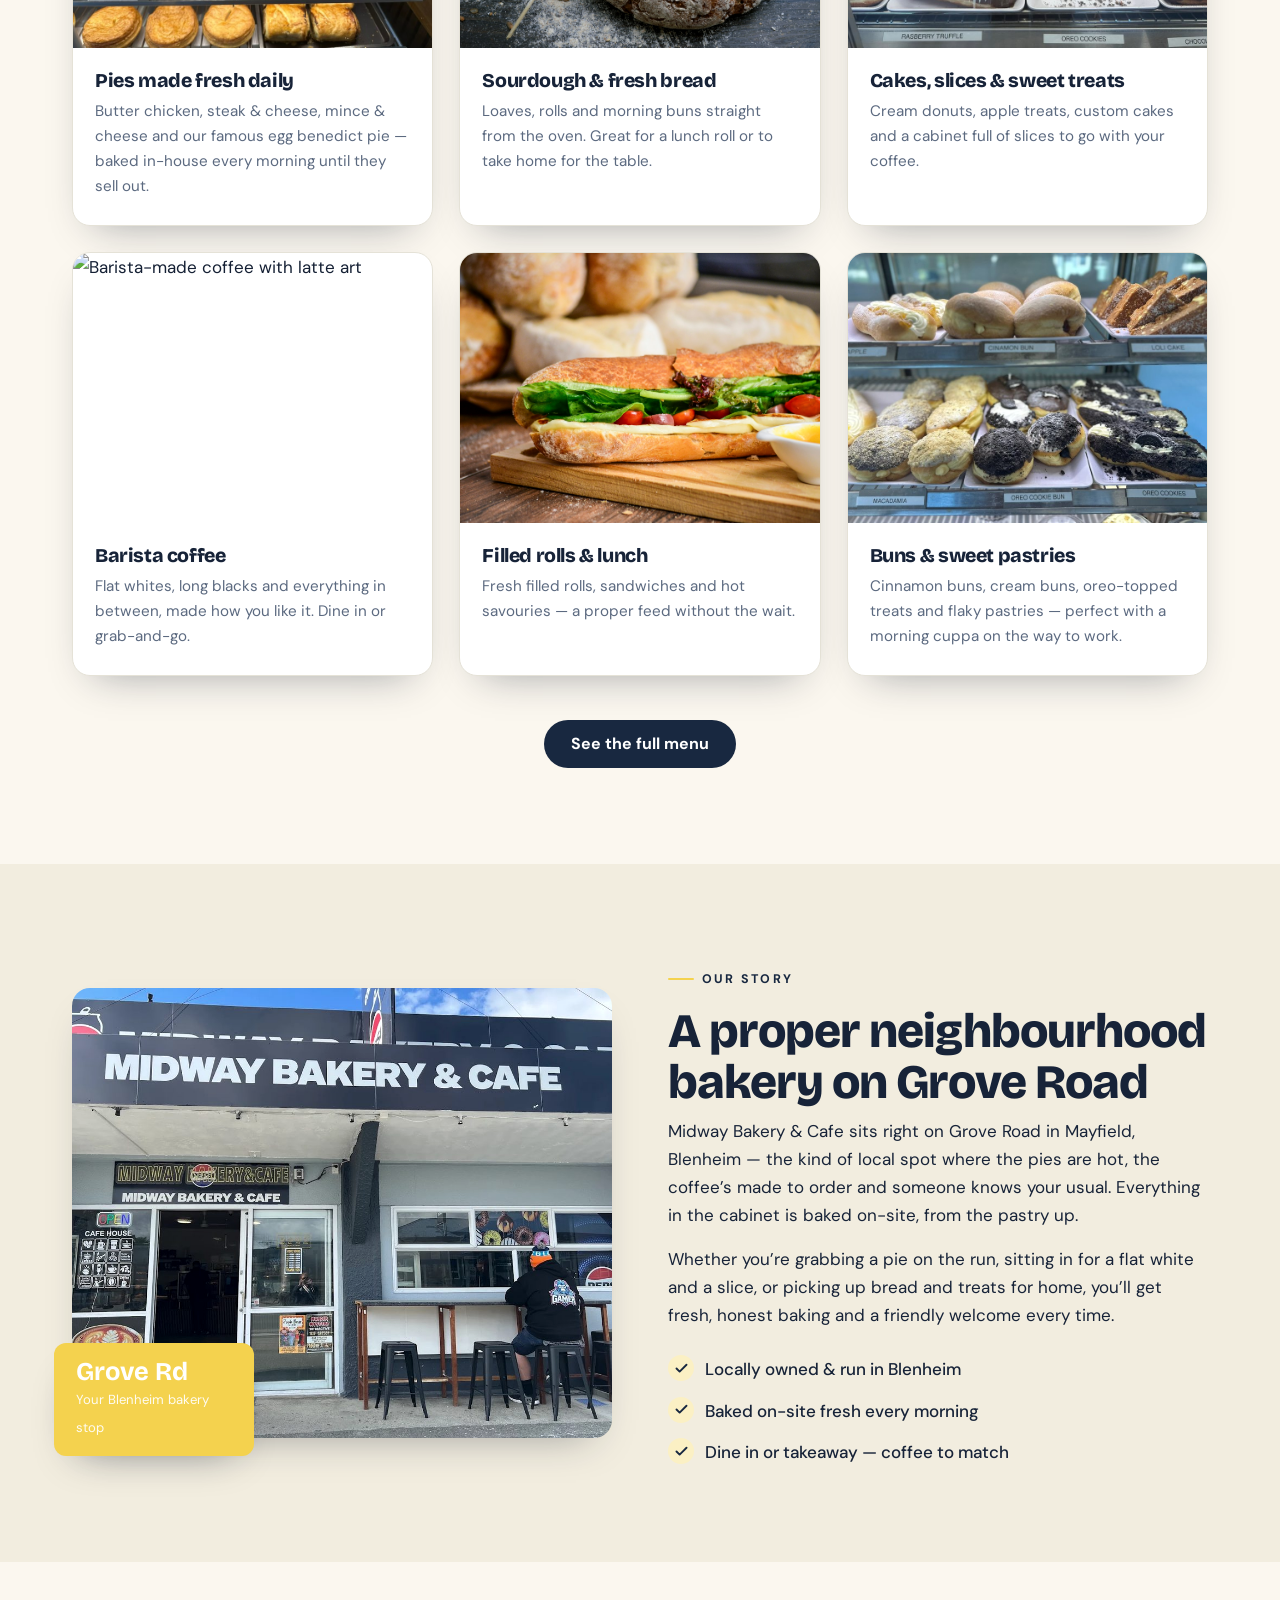
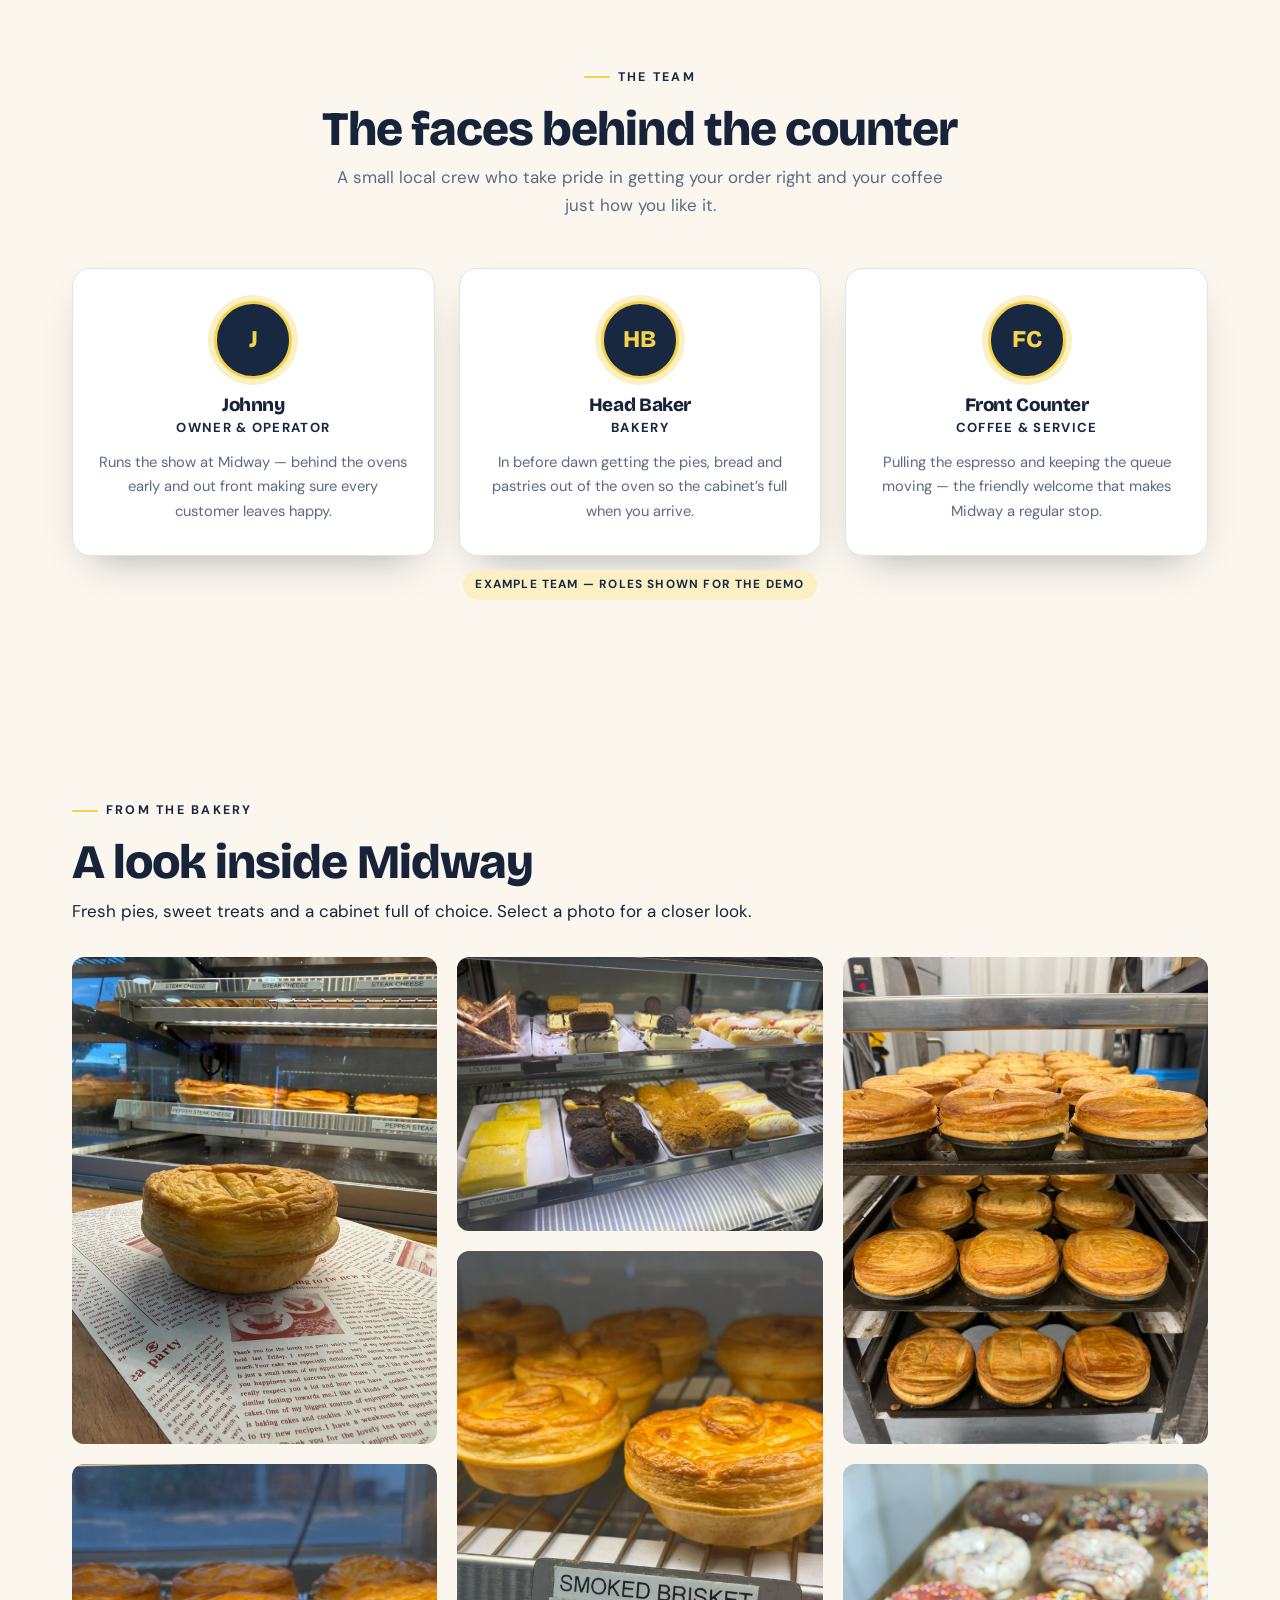
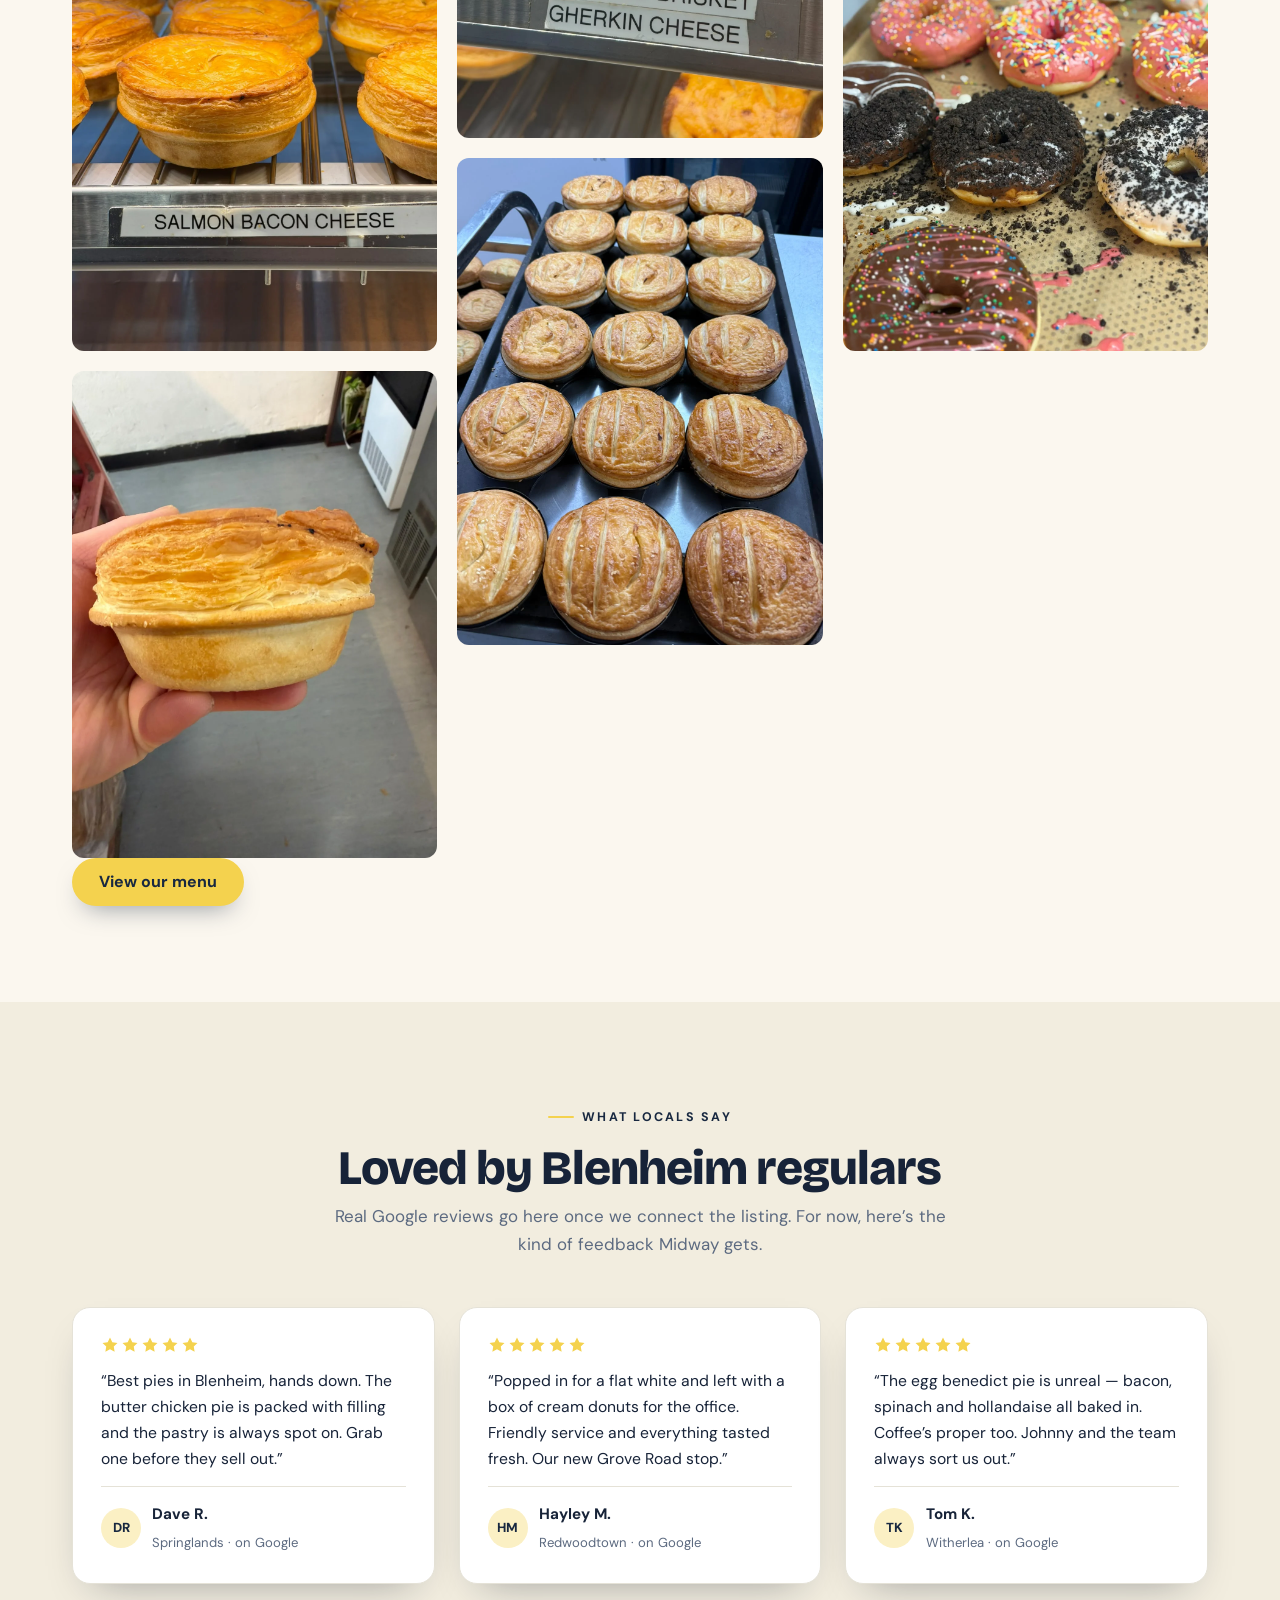
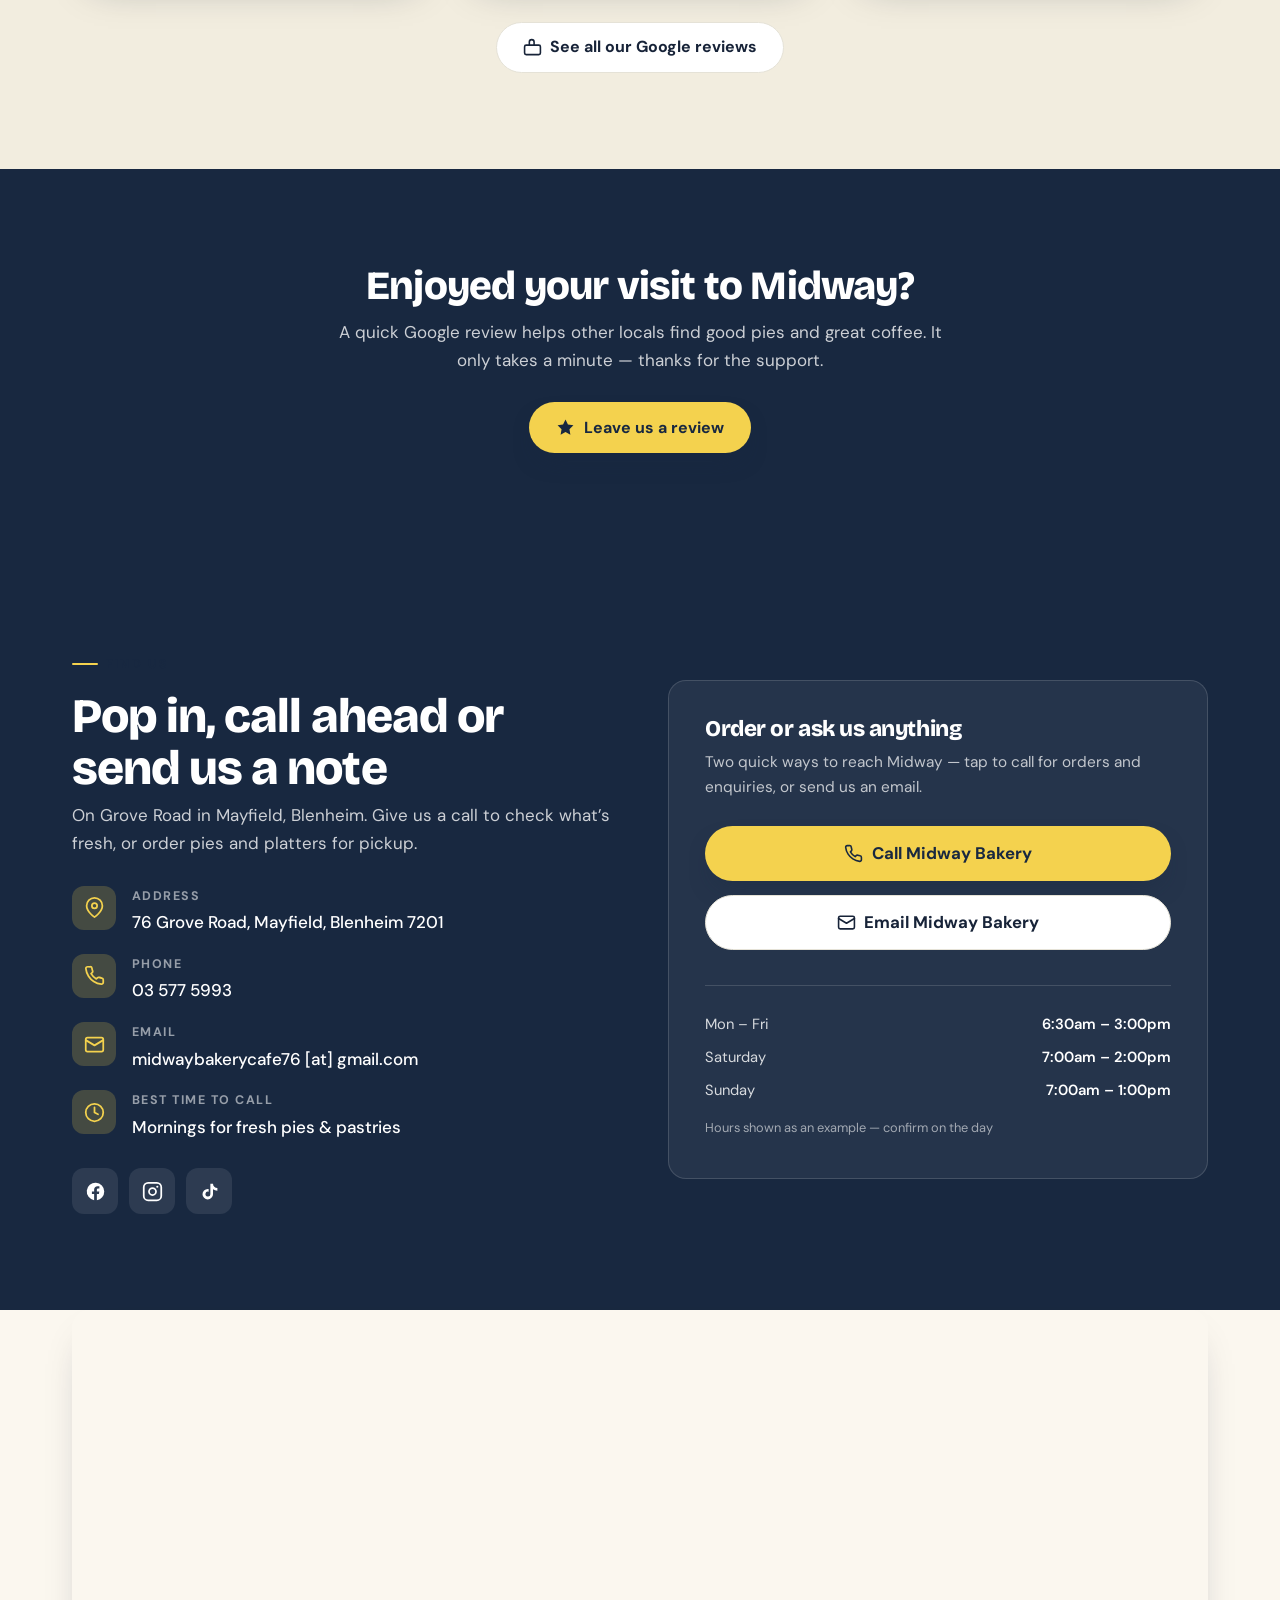
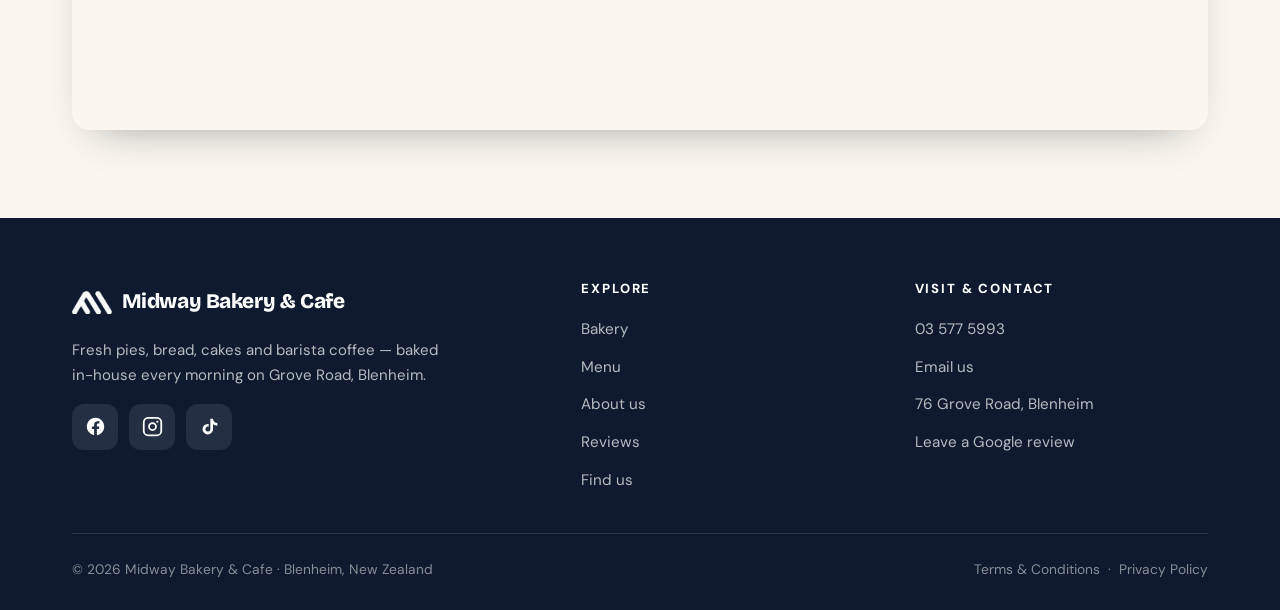
==== commit 47a02411: "Use supplied bakery photos in hero slideshow" ====
--- a/index.html
+++ b/index.html
@@ -8,7 +8,7 @@
 <meta property="og:title" content="Midway Bakery &amp; Cafe | Blenheim">
 <meta property="og:description" content="Fresh pies, bread, cakes and barista coffee on Grove Road, Blenheim. Baked in-house every morning.">
 <meta property="og:type" content="website">
-<meta property="og:image" content="img/hero-1.jpg">
+<meta property="og:image" content="img/supplied/bakery-12.webp">
 <link rel="icon" href="favicon.svg" type="image/svg+xml">
 <link rel="preconnect" href="https://fonts.googleapis.com">
 <link rel="preconnect" href="https://fonts.gstatic.com" crossorigin>
@@ -60,9 +60,9 @@
 <!-- hero -->
 <section class="hero">
   <div class="hero-slides">
-    <div class="hero-slide active" style="background-image:url('img/hero-1.jpg')"></div>
-    <div class="hero-slide" style="background-image:url('img/hero-2.jpg')"></div>
-    <div class="hero-slide" style="background-image:url('img/hero-3.jpg')"></div>
+    <div class="hero-slide active" style="background-image:url('img/supplied/bakery-12.webp')"></div>
+    <div class="hero-slide" style="background-image:url('img/supplied/bakery-09.webp')"></div>
+    <div class="hero-slide" style="background-image:url('img/supplied/bakery-13.webp')"></div>
   </div>
   <div class="container">
     <div class="hero-inner">
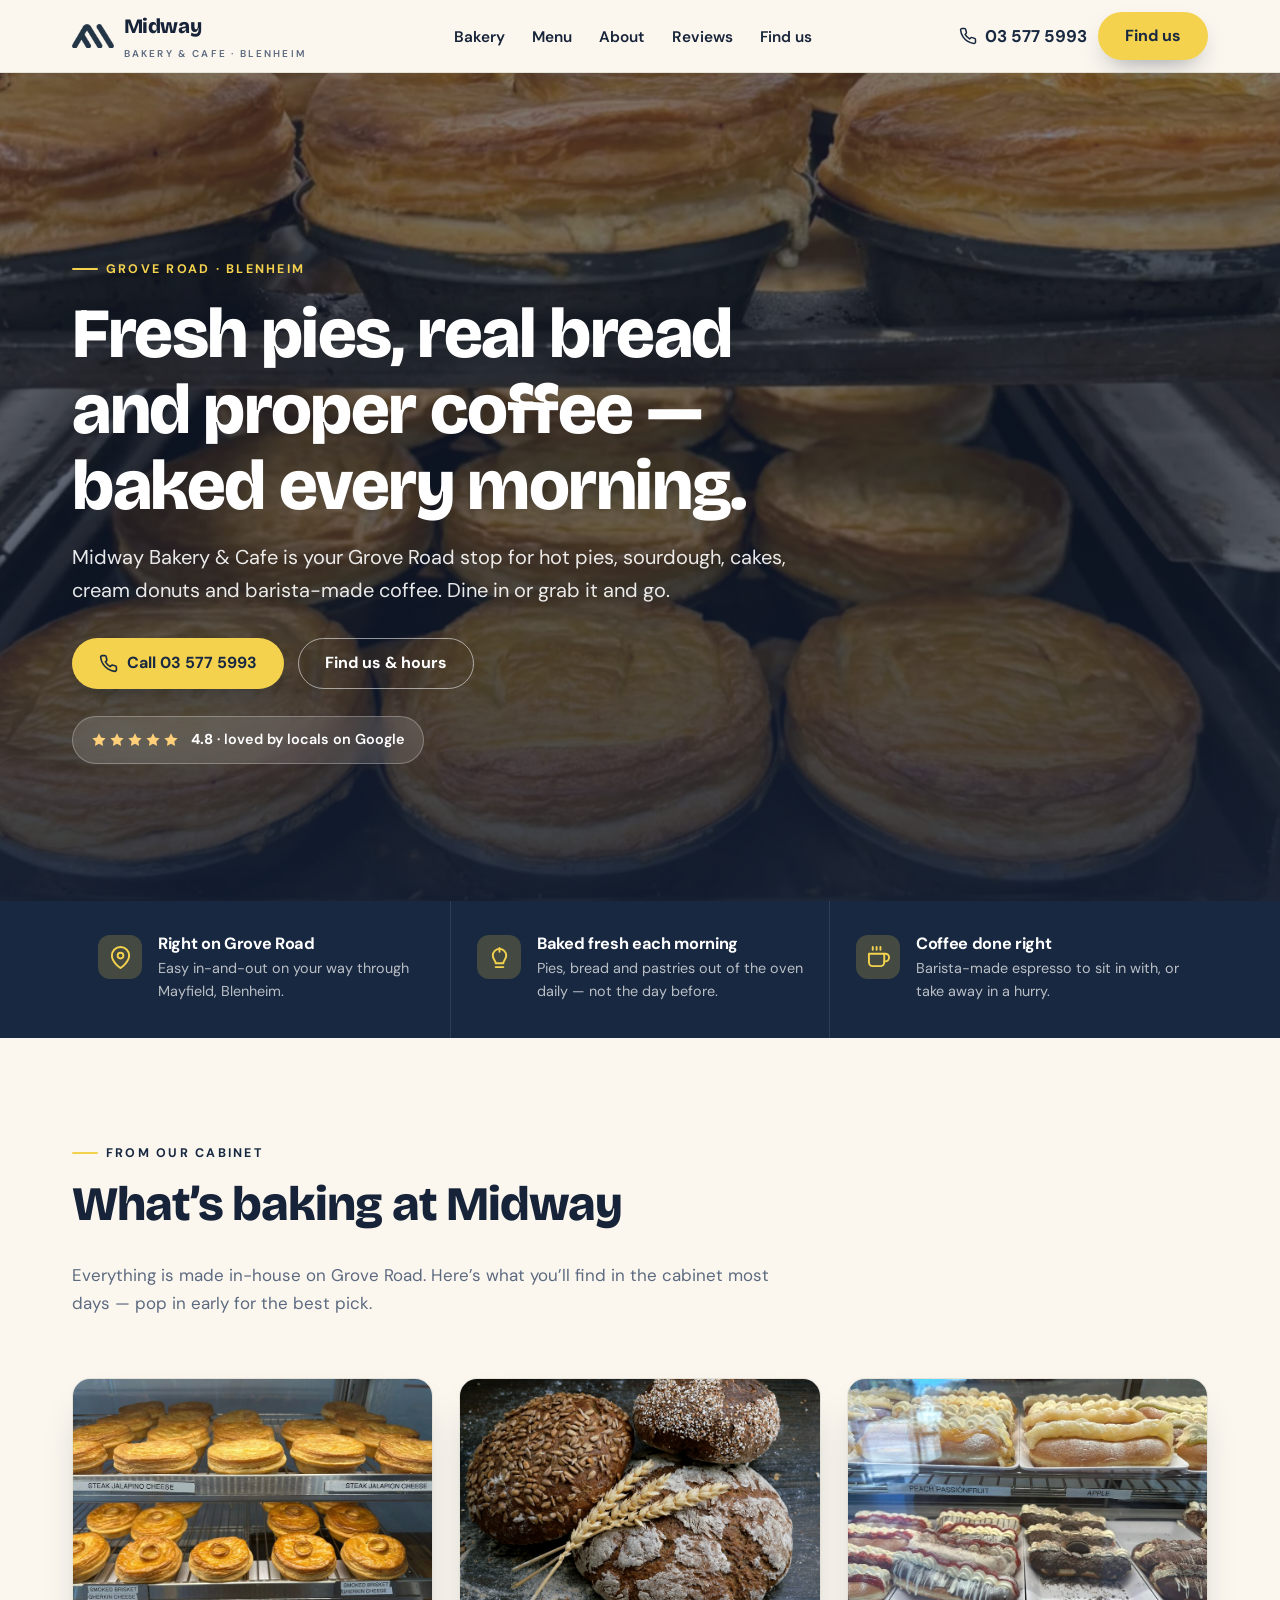
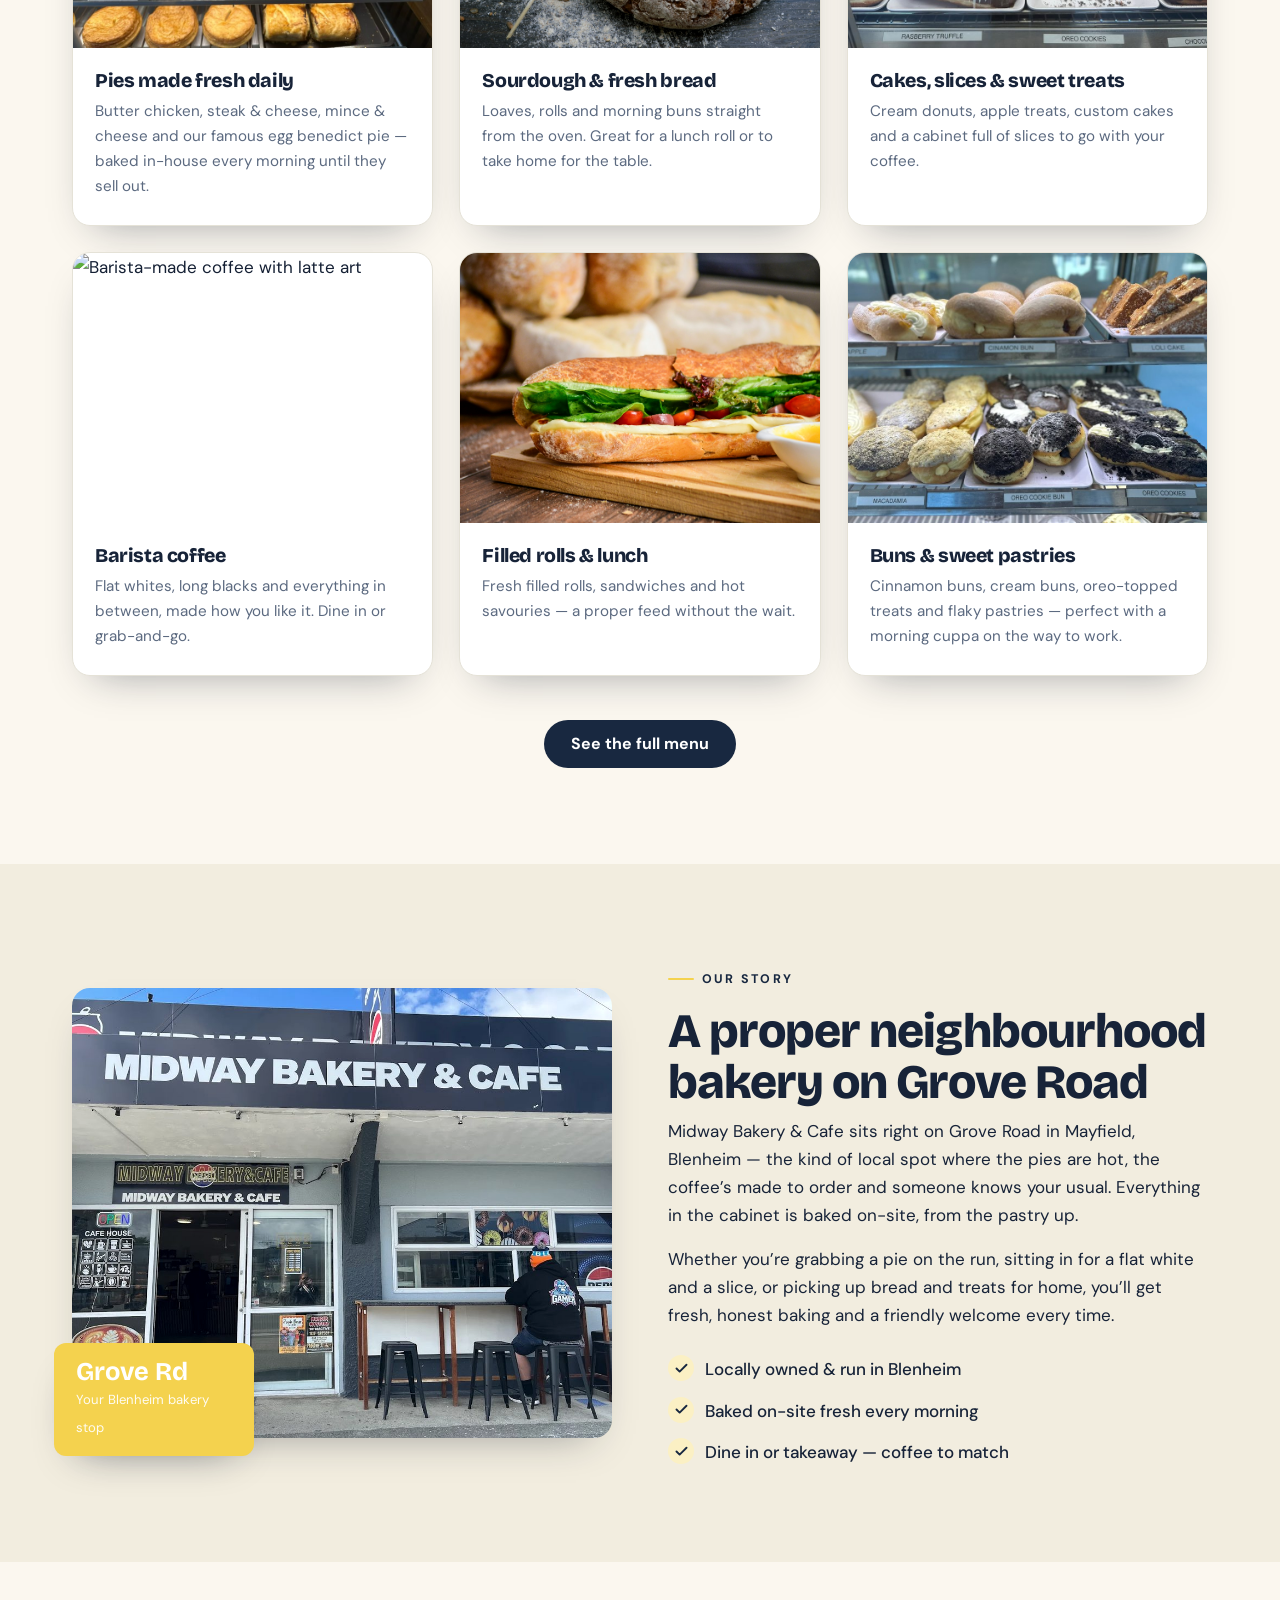
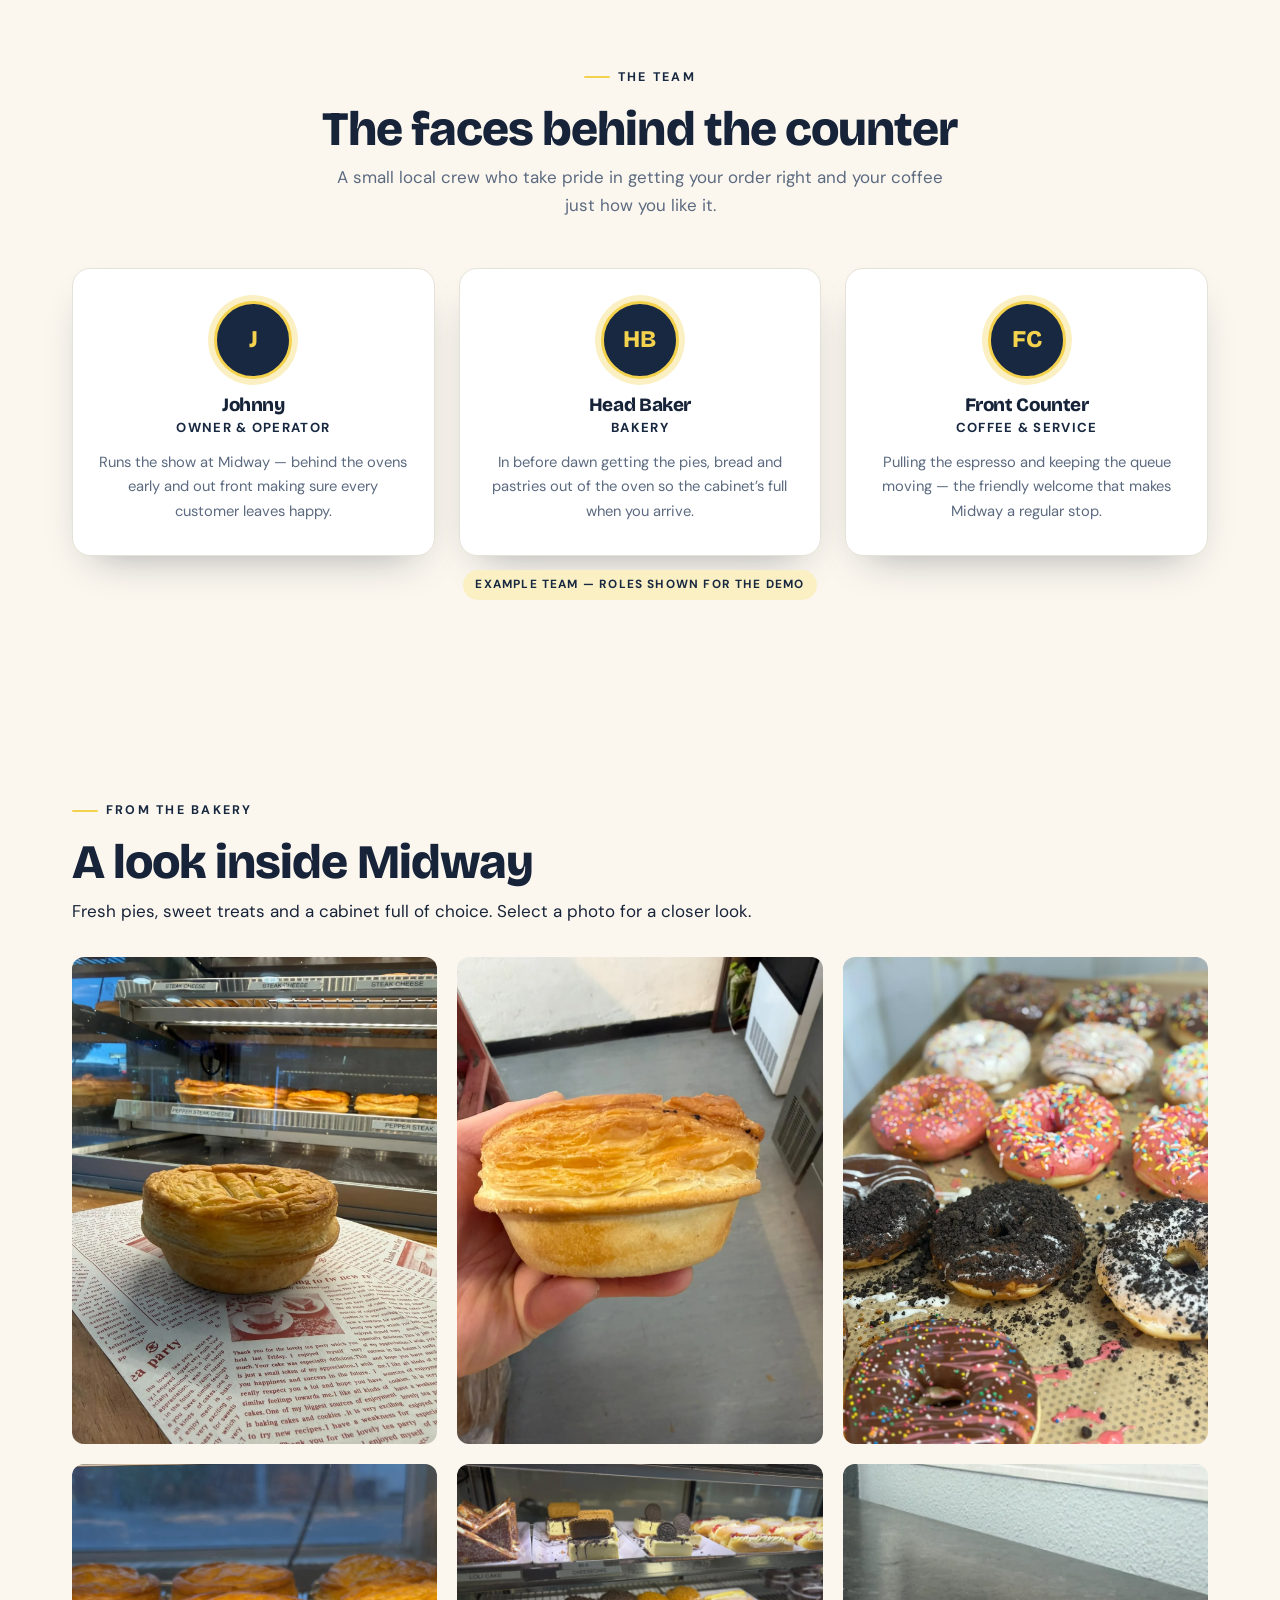
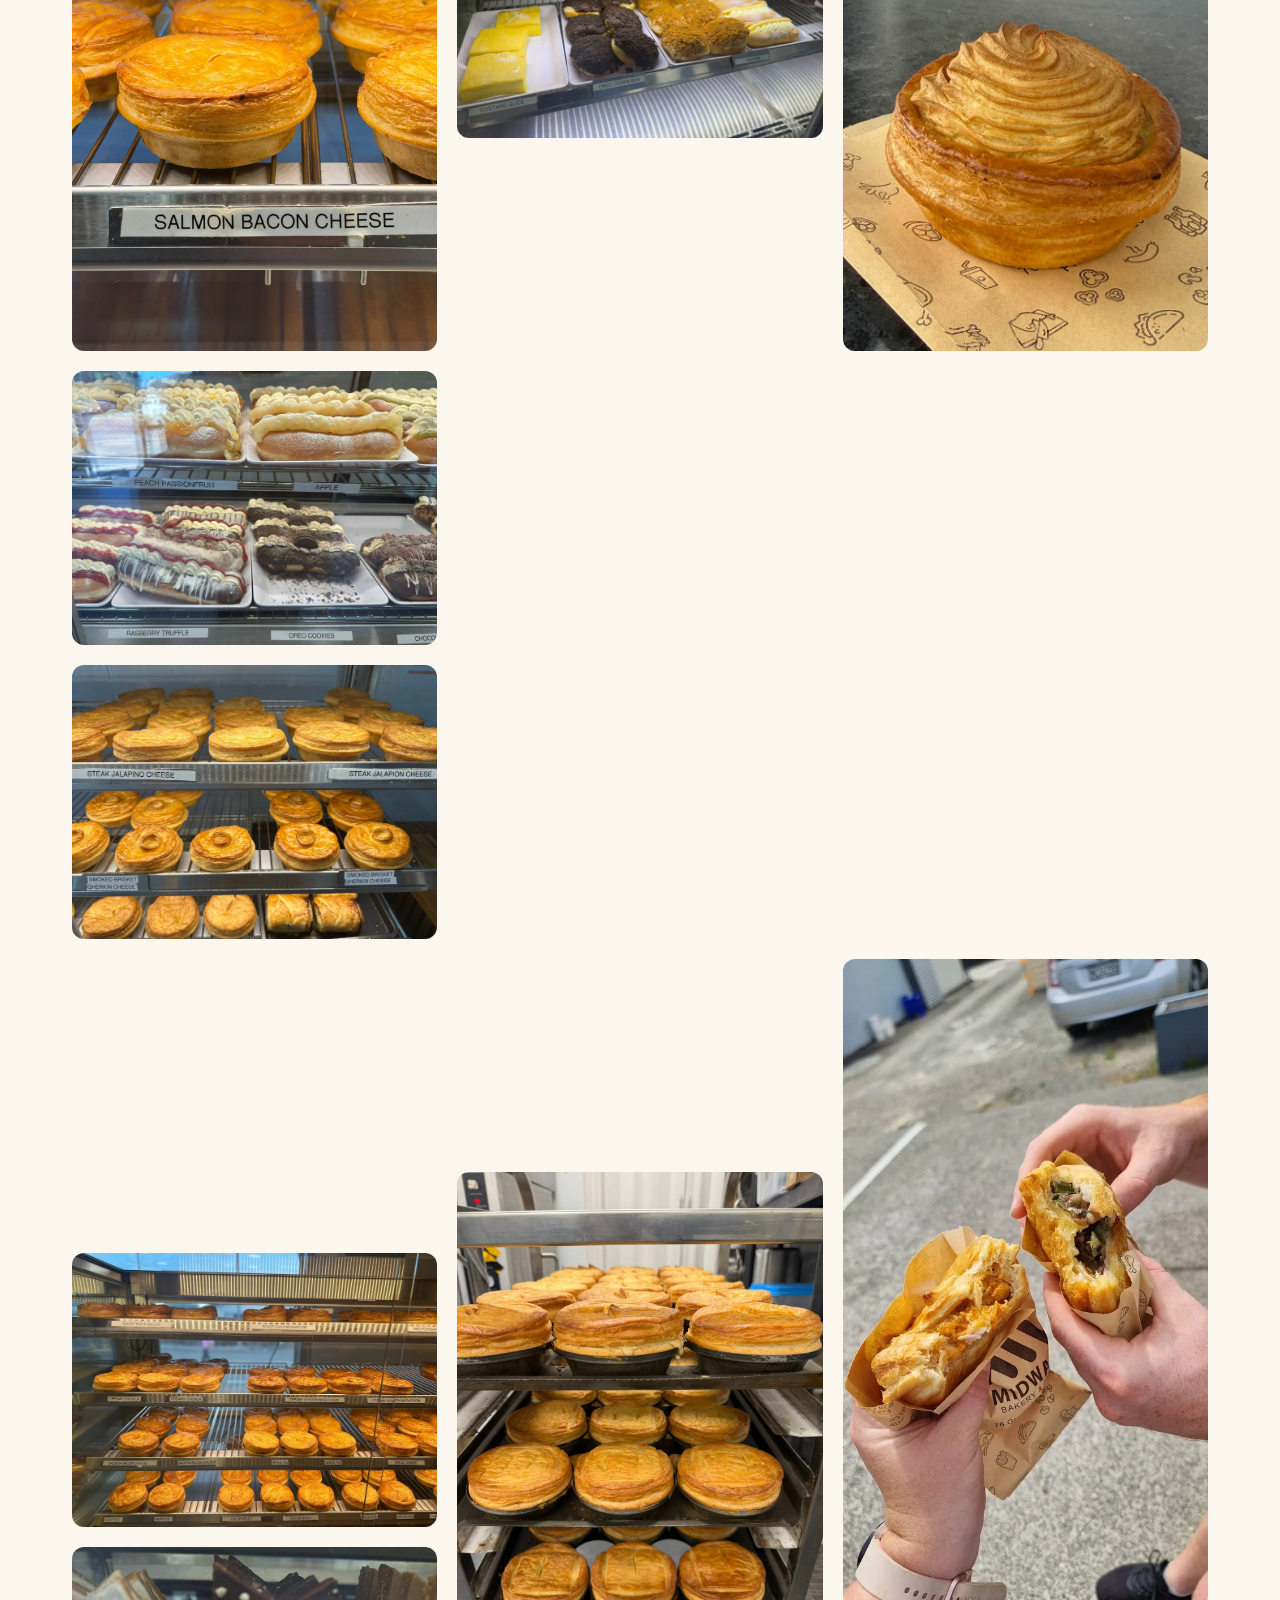
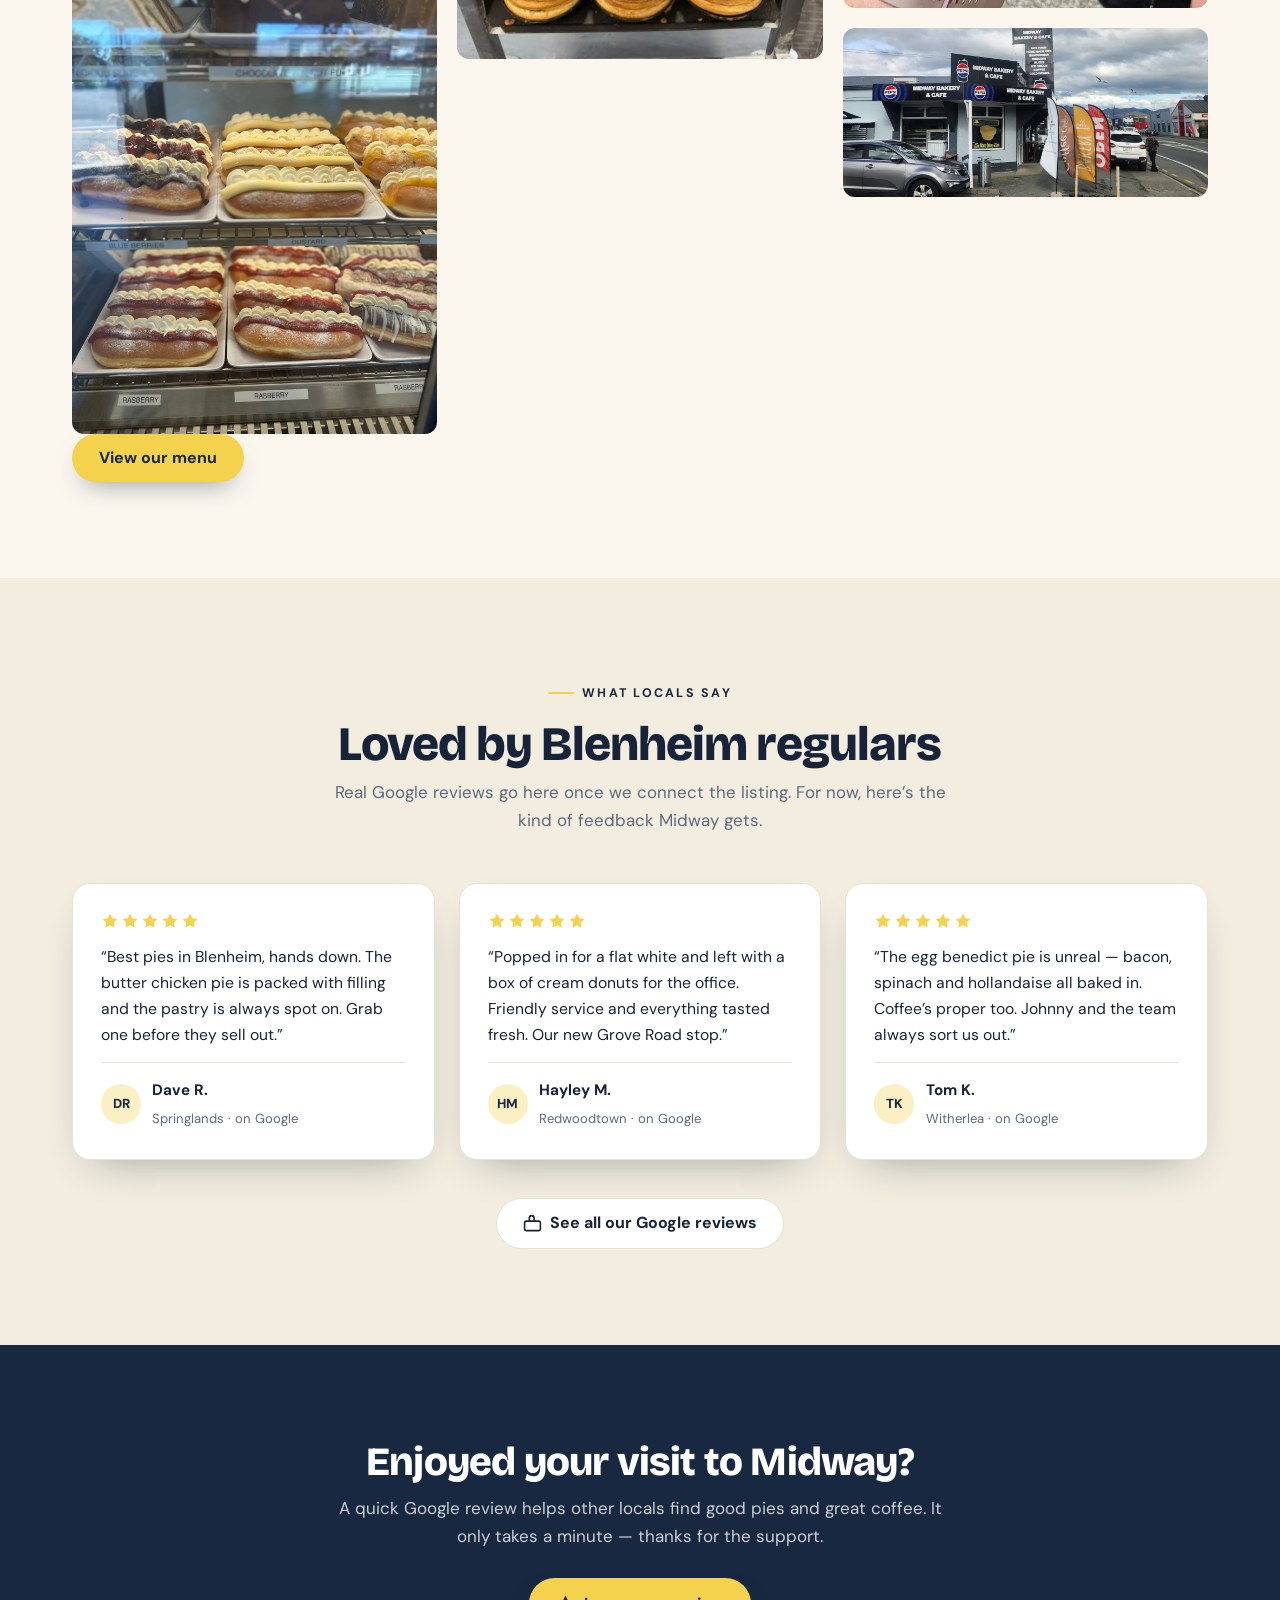
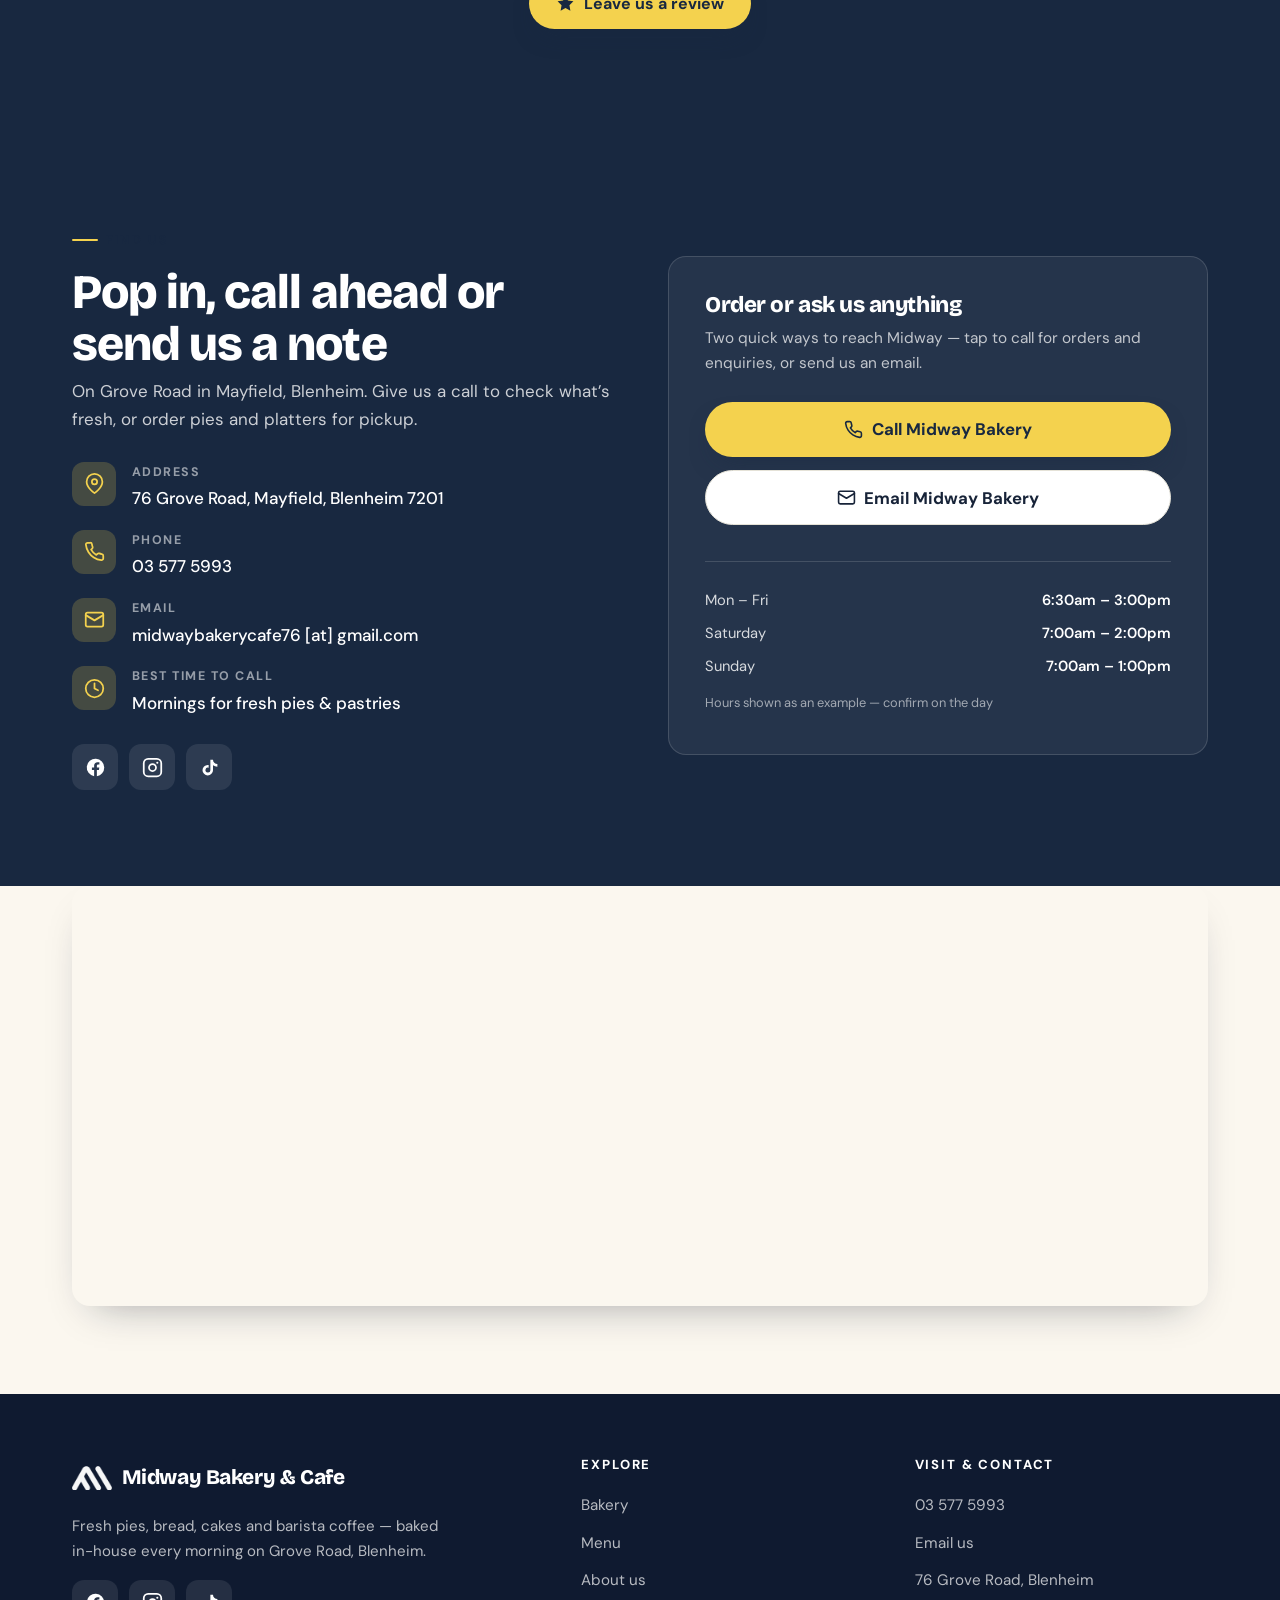
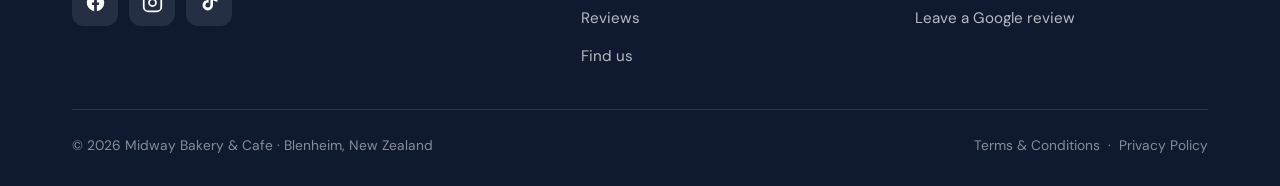
==== commit d2b206dd: "Add newly supplied bakery photos to gallery" ====
--- a/index.html
+++ b/index.html
@@ -206,12 +206,22 @@
 
 <section class="section bg-cream" id="gallery"><div class="container"><span class="eyebrow">From the bakery</span><h2>A look inside Midway</h2><p>Fresh pies, sweet treats and a cabinet full of choice. Select a photo for a closer look.</p><div class="bakery-gallery"><a href="img/supplied/bakery-01.webp" target="_blank" rel="noopener" aria-label="View full photo: Individual pie in front of the bakery cabinet"><img src="img/supplied/bakery-01.webp" alt="Individual pie in front of the bakery cabinet" width="1200" height="1600" loading="lazy" decoding="async"></a>
 <a href="img/supplied/bakery-02.webp" target="_blank" rel="noopener" aria-label="View full photo: Salmon, bacon and cheese pies"><img src="img/supplied/bakery-02.webp" alt="Salmon, bacon and cheese pies" width="1200" height="1600" loading="lazy" decoding="async"></a>
+<a href="img/supplied/bakery-03.webp" target="_blank" rel="noopener" aria-label="View full photo: Fresh bread and pastries in the cabinet"><img src="img/supplied/bakery-03.webp" alt="Fresh bread and pastries in the cabinet" width="1200" height="1600" loading="lazy" decoding="async"></a>
+<a href="img/supplied/bakery-04.webp" target="_blank" rel="noopener" aria-label="View full photo: Golden pastries in the bakery cabinet"><img src="img/supplied/bakery-04.webp" alt="Golden pastries in the bakery cabinet" width="1200" height="1600" loading="lazy" decoding="async"></a>
+<a href="img/supplied/bakery-05.webp" target="_blank" rel="noopener" aria-label="View full photo: Fresh cream buns and slices"><img src="img/supplied/bakery-05.webp" alt="Fresh cream buns and slices" width="1600" height="1200" loading="lazy" decoding="async"></a>
+<a href="img/supplied/bakery-06.webp" target="_blank" rel="noopener" aria-label="View full photo: Pastries ready in the cabinet"><img src="img/supplied/bakery-06.webp" alt="Pastries ready in the cabinet" width="1600" height="1200" loading="lazy" decoding="async"></a>
+<a href="img/supplied/bakery-07.webp" target="_blank" rel="noopener" aria-label="View full photo: Fresh baked goods on display"><img src="img/supplied/bakery-07.webp" alt="Fresh baked goods on display" width="1600" height="1200" loading="lazy" decoding="async"></a>
 <a href="img/supplied/bakery-08.webp" target="_blank" rel="noopener" aria-label="View full photo: A freshly baked pie held in its tray"><img src="img/supplied/bakery-08.webp" alt="A freshly baked pie held in its tray" width="1200" height="1600" loading="lazy" decoding="async"></a>
 <a href="img/supplied/bakery-09.webp" target="_blank" rel="noopener" aria-label="View full photo: Cakes and slices in the display cabinet"><img src="img/supplied/bakery-09.webp" alt="Cakes and slices in the display cabinet" width="1600" height="1200" loading="lazy" decoding="async"></a>
 <a href="img/supplied/bakery-10.webp" target="_blank" rel="noopener" aria-label="View full photo: Smoked brisket and chicken cheese pies"><img src="img/supplied/bakery-10.webp" alt="Smoked brisket and chicken cheese pies" width="1200" height="1600" loading="lazy" decoding="async"></a>
 <a href="img/supplied/bakery-11.webp" target="_blank" rel="noopener" aria-label="View full photo: A tray of freshly baked pies"><img src="img/supplied/bakery-11.webp" alt="A tray of freshly baked pies" width="1200" height="1600" loading="lazy" decoding="async"></a>
 <a href="img/supplied/bakery-12.webp" target="_blank" rel="noopener" aria-label="View full photo: Golden pies in the bakery cabinet"><img src="img/supplied/bakery-12.webp" alt="Golden pies in the bakery cabinet" width="1200" height="1600" loading="lazy" decoding="async"></a>
-<a href="img/supplied/bakery-13.webp" target="_blank" rel="noopener" aria-label="View full photo: A selection of decorated donuts"><img src="img/supplied/bakery-13.webp" alt="A selection of decorated donuts" width="1200" height="1600" loading="lazy" decoding="async"></a></div><a href="menu.html" class="btn btn-primary">View our menu</a></div></section>
+<a href="img/supplied/bakery-13.webp" target="_blank" rel="noopener" aria-label="View full photo: A selection of decorated donuts"><img src="img/supplied/bakery-13.webp" alt="A selection of decorated donuts" width="1200" height="1600" loading="lazy" decoding="async"></a>
+<a href="img/supplied/bakery-14.webp" target="_blank" rel="noopener" aria-label="View full photo: A fresh pastry close up"><img src="img/supplied/bakery-14.webp" alt="A fresh pastry close up" width="1200" height="1600" loading="lazy" decoding="async"></a>
+<a href="img/supplied/bakery-15.webp" target="_blank" rel="noopener" aria-label="View full photo: Midway Bakery storefront"><img src="img/supplied/bakery-15.webp" alt="Midway Bakery storefront" width="1600" height="1200" loading="lazy" decoding="async"></a>
+<a href="img/supplied/bakery-16.webp" target="_blank" rel="noopener" aria-label="View full photo: Midway bakery pie in branded packaging"><img src="img/supplied/bakery-16.webp" alt="Midway bakery pie in branded packaging" width="1200" height="1600" loading="lazy" decoding="async"></a>
+<a href="img/supplied/bakery-17.webp" target="_blank" rel="noopener" aria-label="View full photo: Fresh pastry being enjoyed"><img src="img/supplied/bakery-17.webp" alt="Fresh pastry being enjoyed" width="1200" height="1600" loading="lazy" decoding="async"></a>
+<a href="img/supplied/bakery-18.webp" target="_blank" rel="noopener" aria-label="View full photo: Midway Bakery from the street"><img src="img/supplied/bakery-18.webp" alt="Midway Bakery from the street" width="1600" height="1200" loading="lazy" decoding="async"></a></div><a href="menu.html" class="btn btn-primary">View our menu</a></div></section>
 
 <!-- reviews -->
 <section class="section bg-bone" id="reviews">
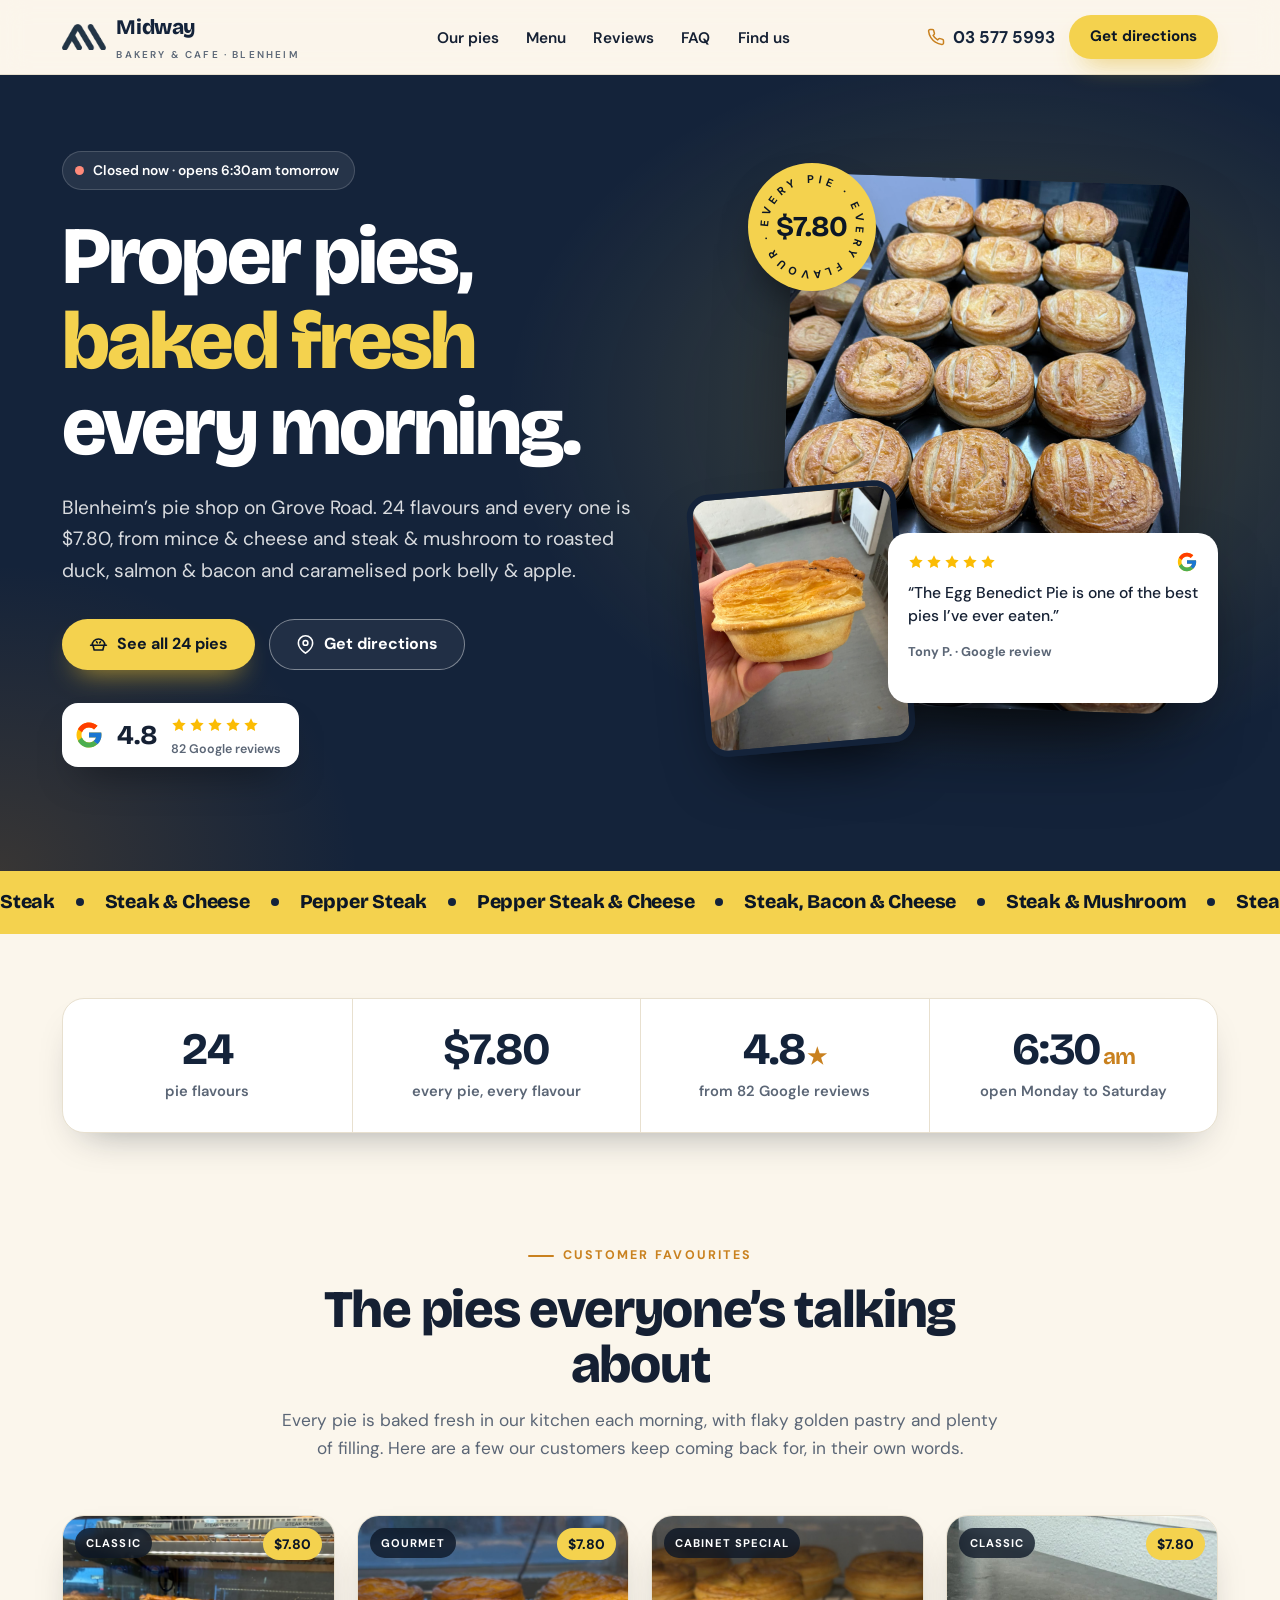
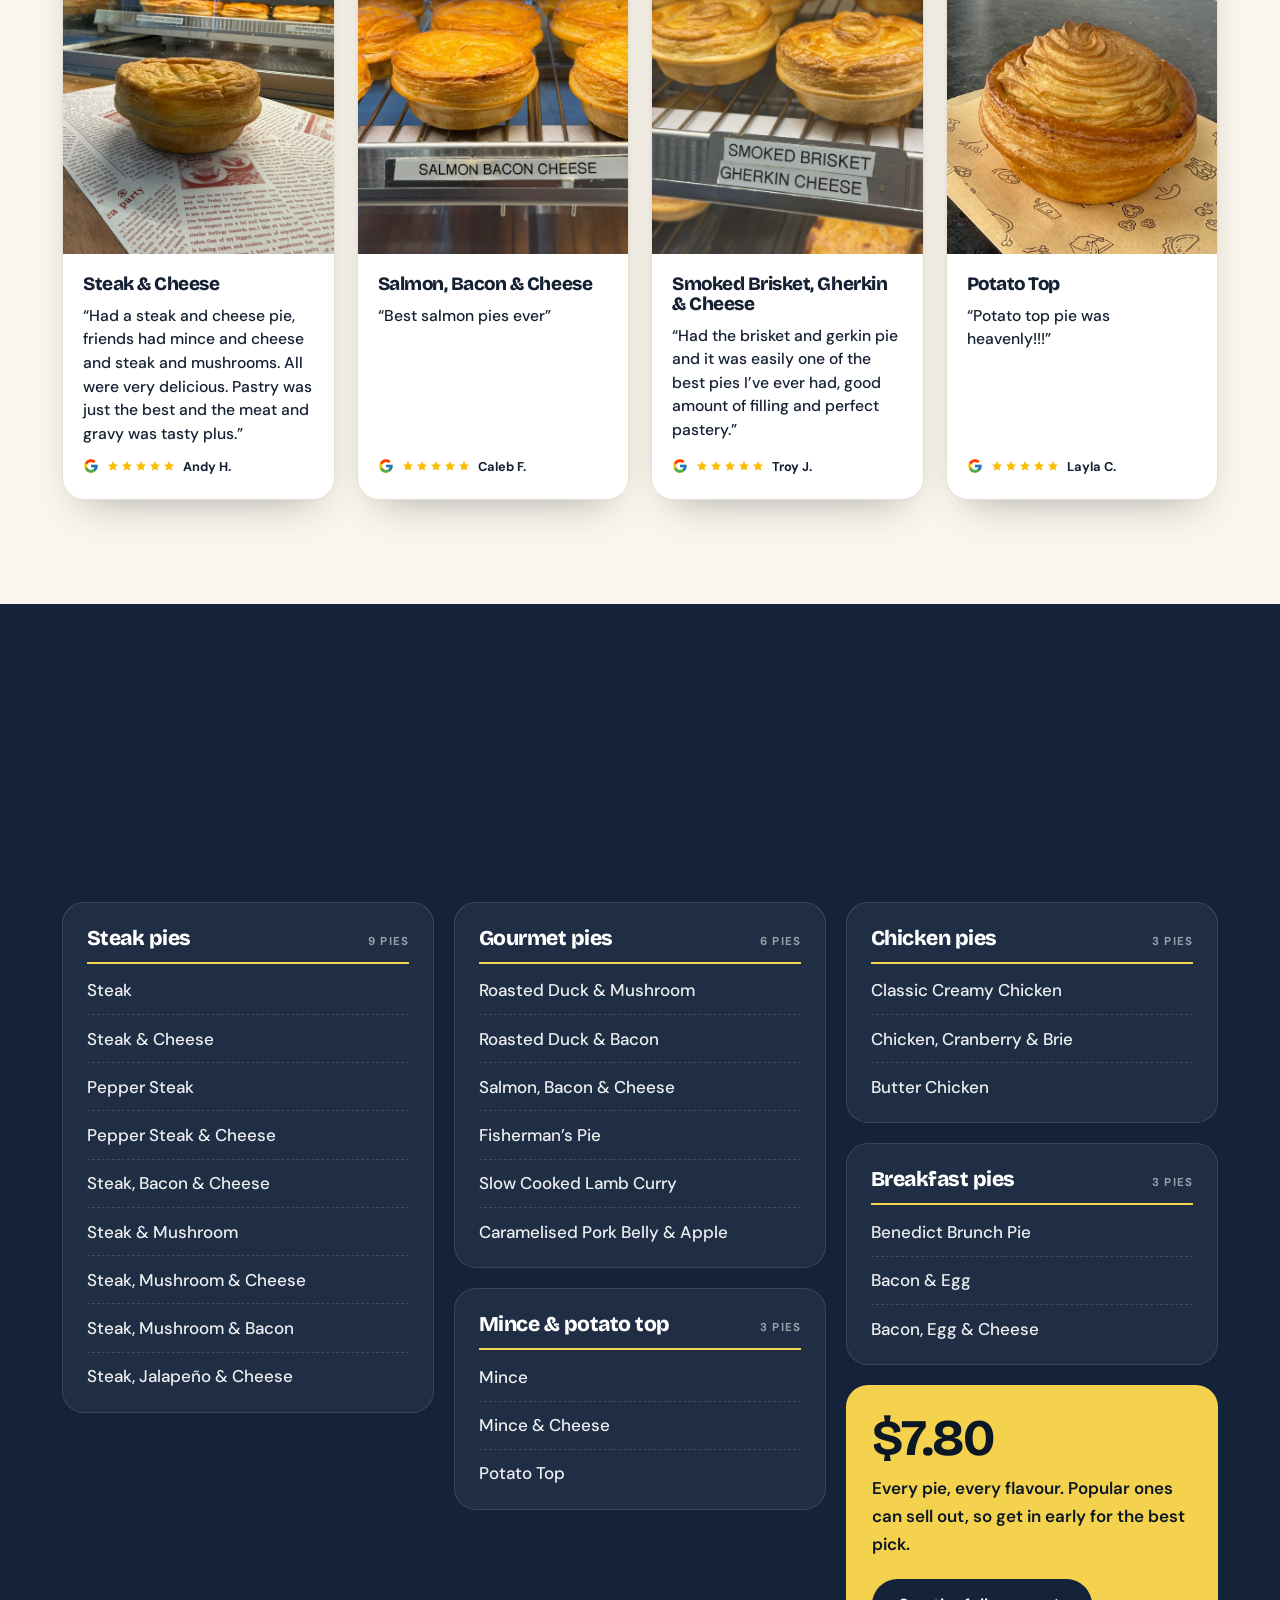
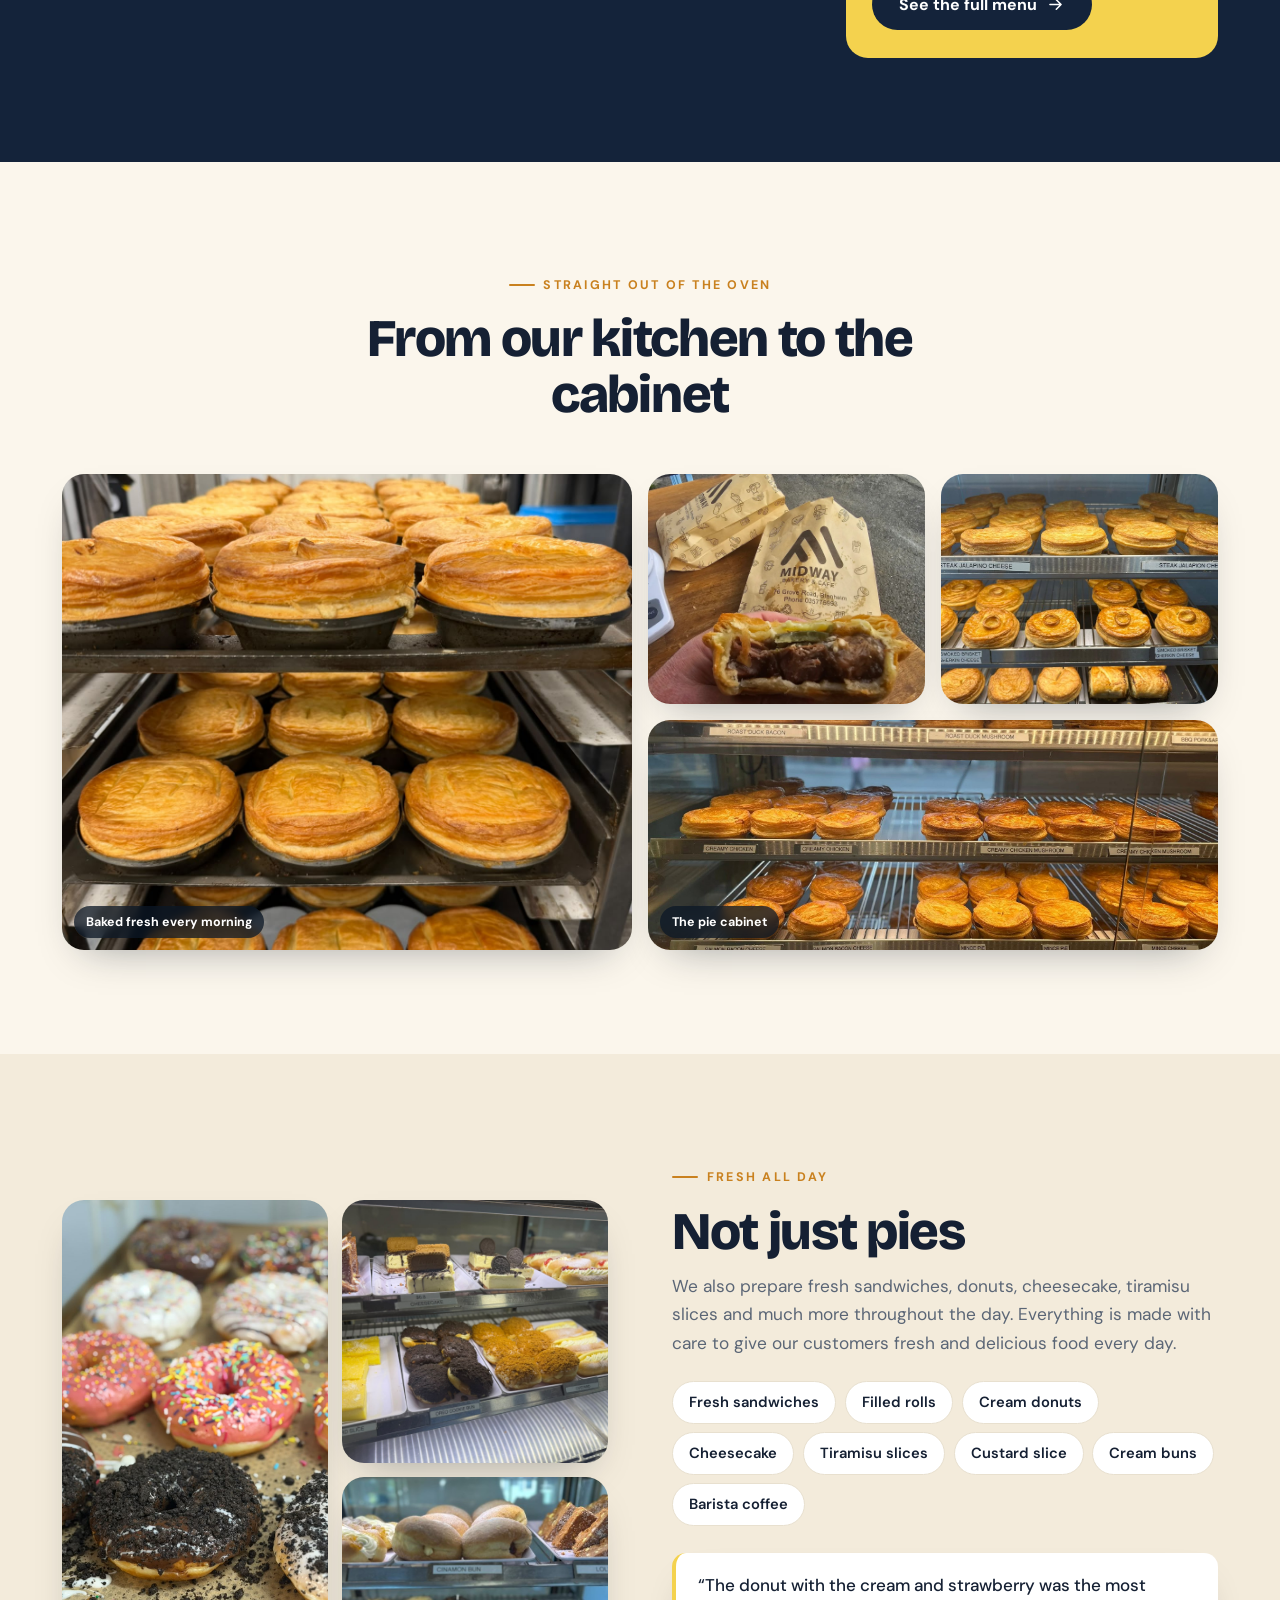
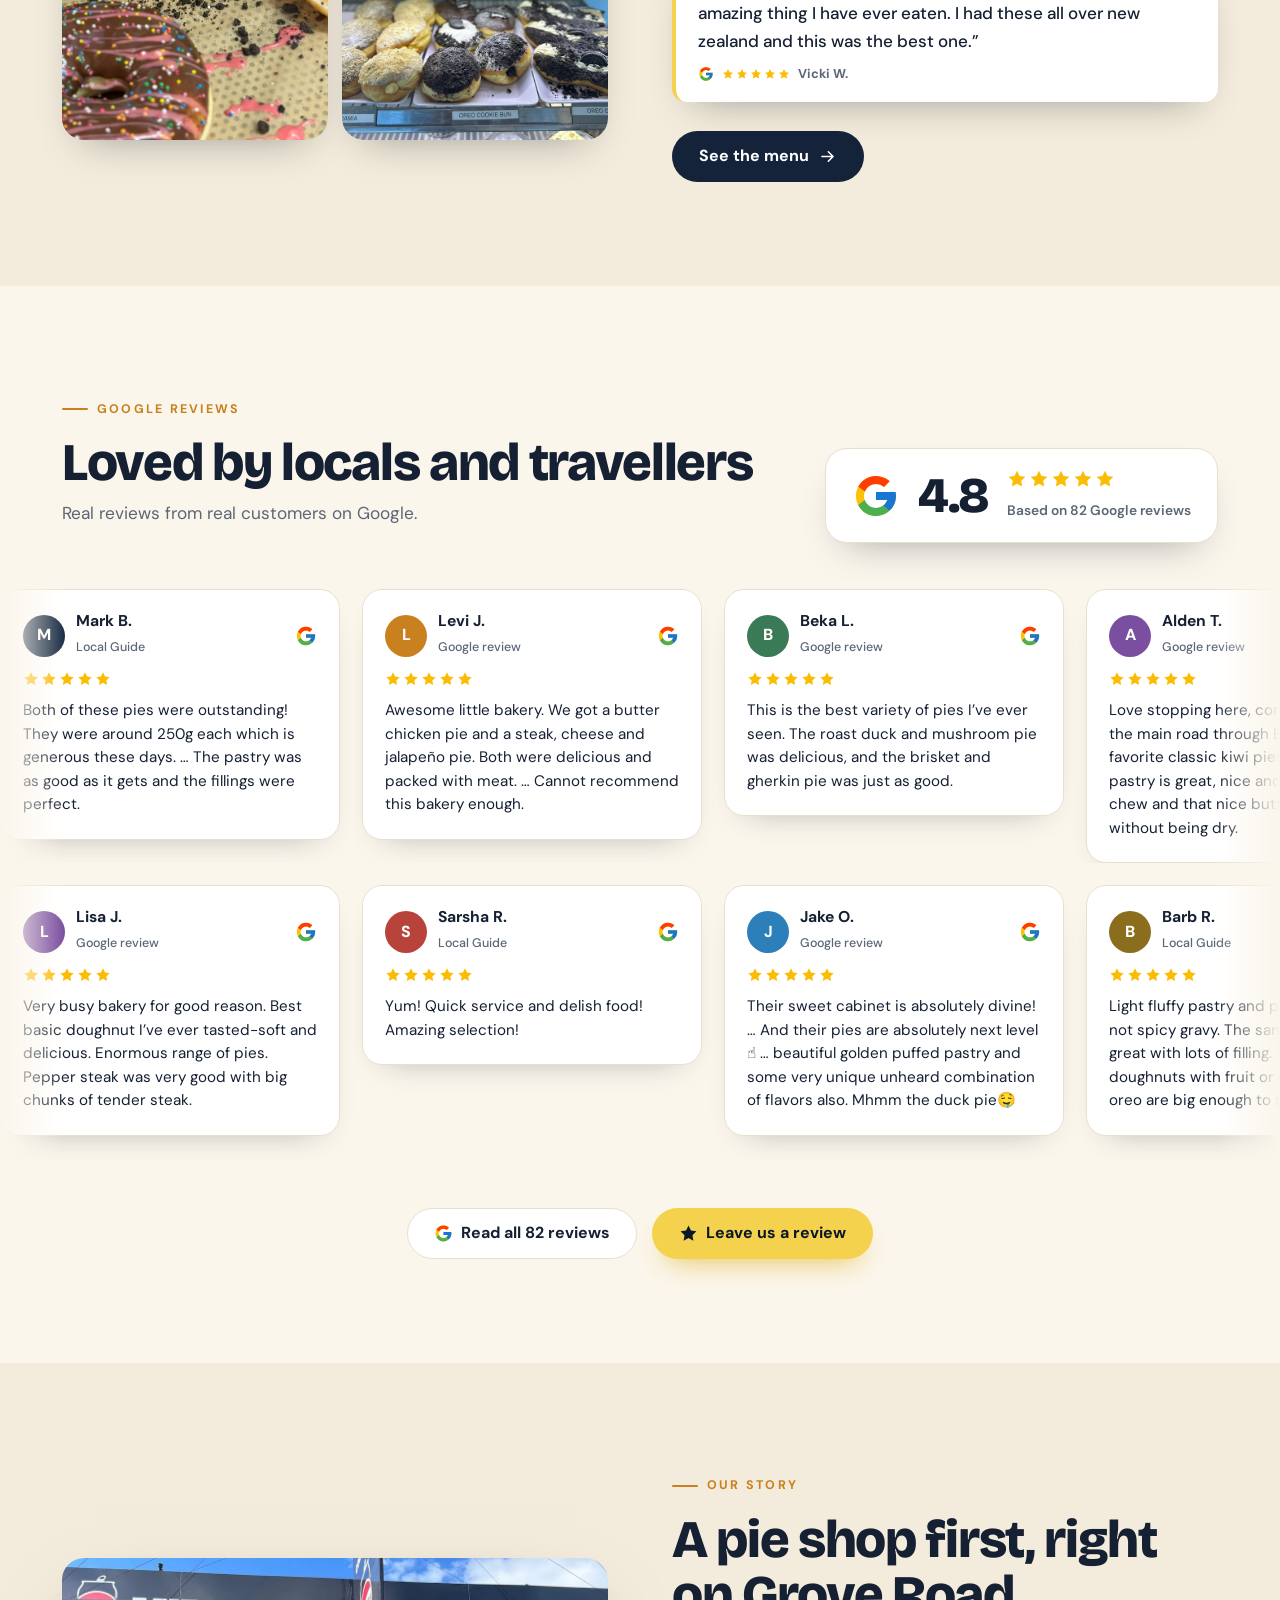
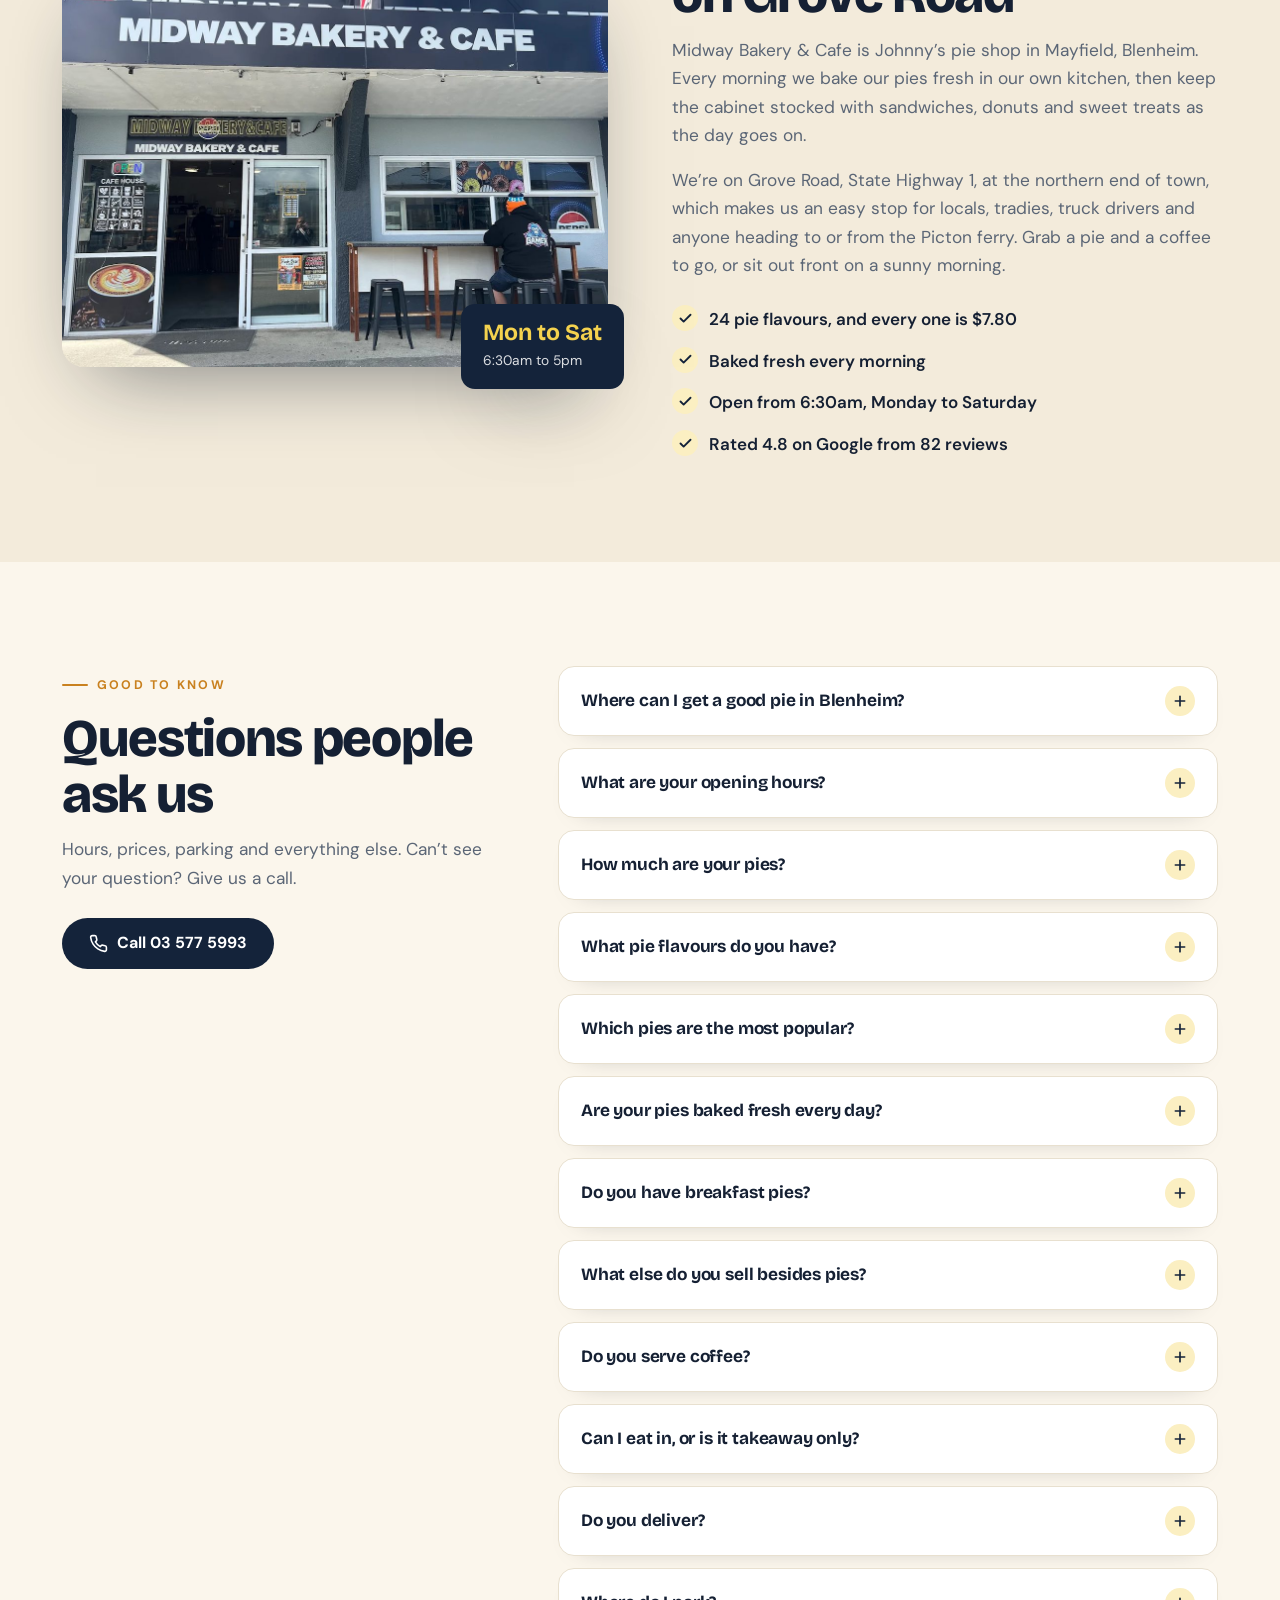
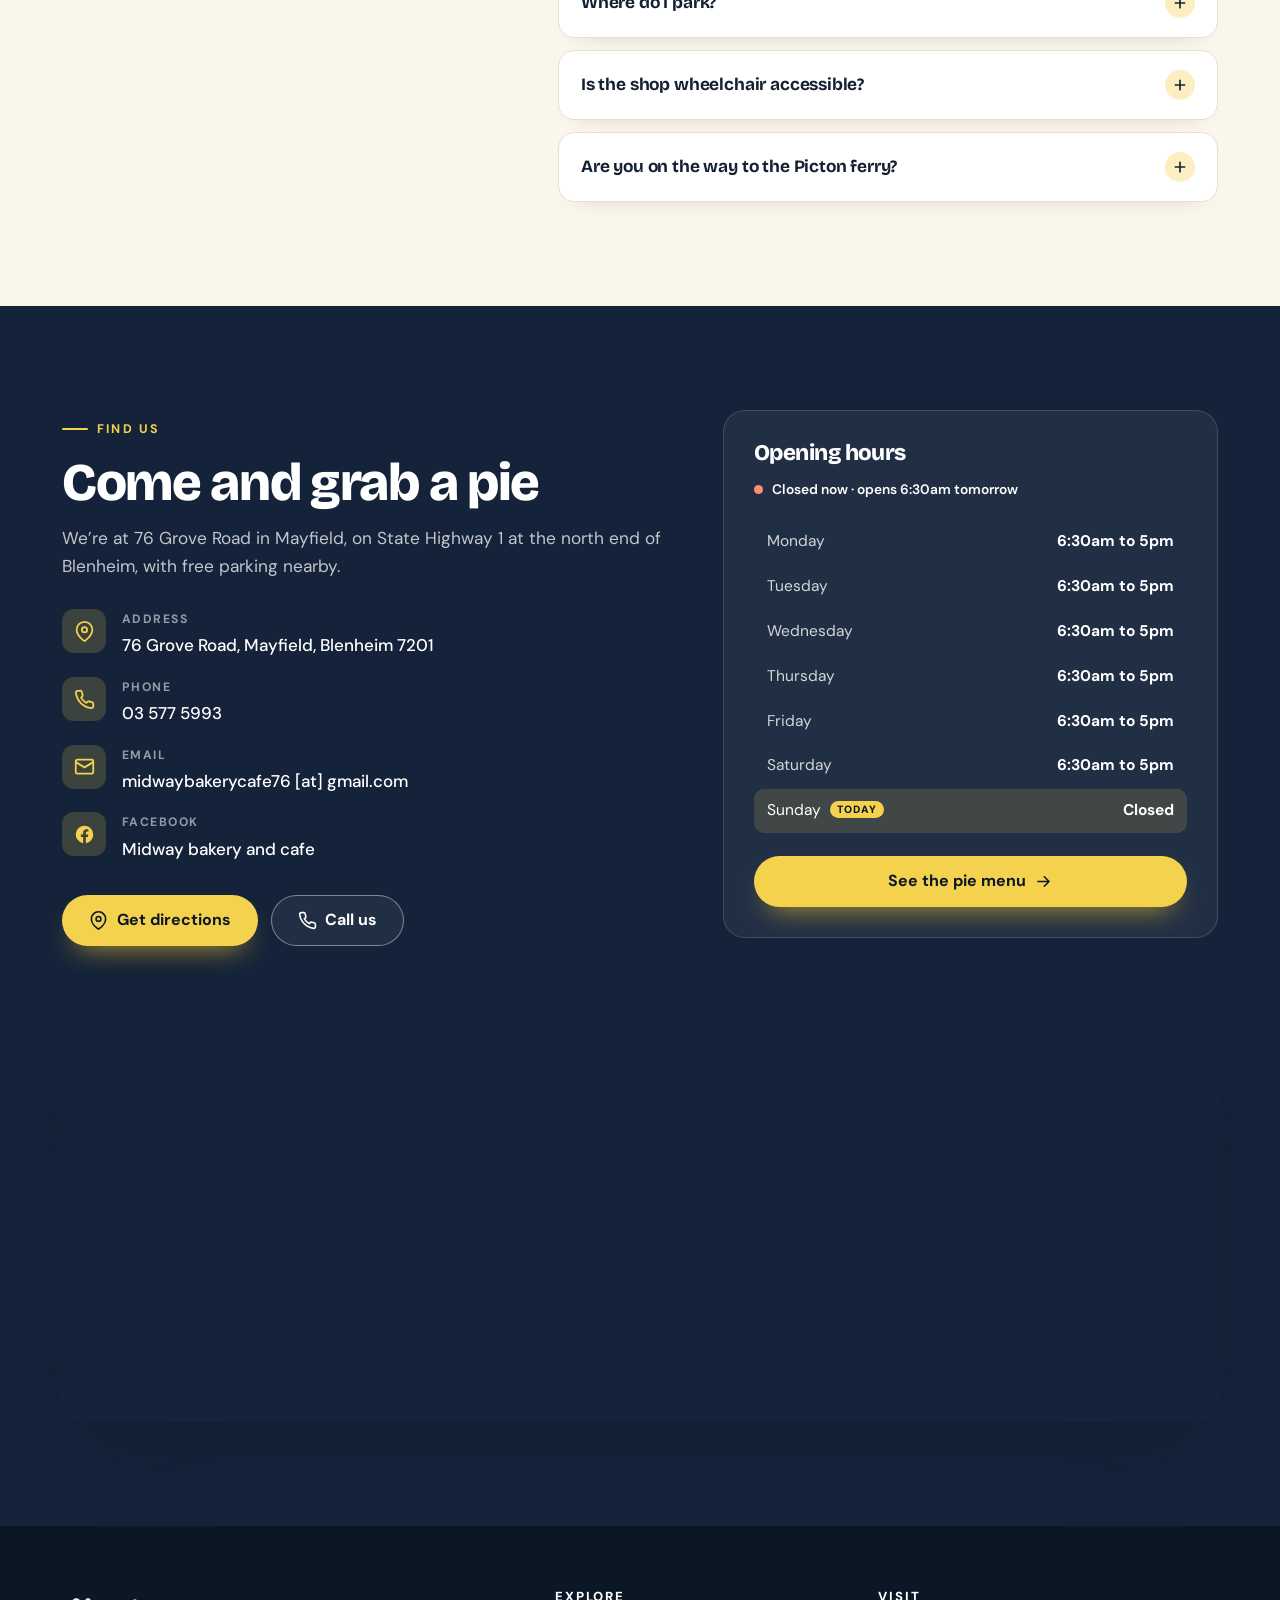
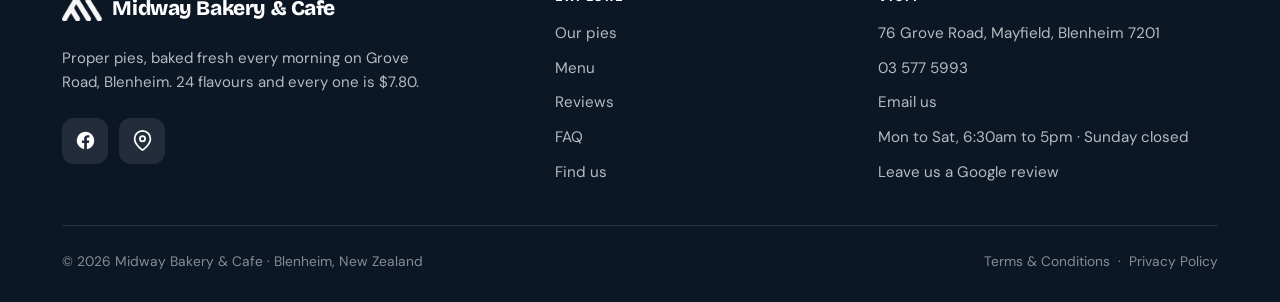
==== commit 62bfc24e: "Rebuild Midway demo around pies, real menu and Google reviews Johnny said the demo did not reflect h" ====
--- a/index.html
+++ b/index.html
@@ -3,23 +3,45 @@
 <head>
 <meta charset="UTF-8">
 <meta name="viewport" content="width=device-width, initial-scale=1">
-<title>Midway Bakery &amp; Cafe | Bakery &amp; Espresso, Blenheim</title>
-<meta name="description" content="Midway Bakery &amp; Cafe on Grove Road, Blenheim — pies baked fresh every morning, sourdough &amp; bread, cakes, cream donuts, filled rolls and proper barista coffee. Dine in or takeaway.">
-<meta property="og:title" content="Midway Bakery &amp; Cafe | Blenheim">
-<meta property="og:description" content="Fresh pies, bread, cakes and barista coffee on Grove Road, Blenheim. Baked in-house every morning.">
+<title>Midway Bakery &amp; Cafe | Fresh Pies in Blenheim, 24 Flavours</title>
+<meta name="description" content="Midway Bakery &amp; Cafe is a pie shop on Grove Road, Blenheim. 24 flavours baked fresh every morning, every pie $7.80. Rated 4.8 on Google. Open Mon to Sat, 6:30am to 5pm.">
+<meta name="theme-color" content="#14233a">
+<meta property="og:title" content="Midway Bakery &amp; Cafe | Fresh Pies in Blenheim, 24 Flavours">
+<meta property="og:description" content="Midway Bakery &amp; Cafe is a pie shop on Grove Road, Blenheim. 24 flavours baked fresh every morning, every pie $7.80. Rated 4.8 on Google. Open Mon to Sat, 6:30am to 5pm.">
 <meta property="og:type" content="website">
-<meta property="og:image" content="img/supplied/bakery-12.webp">
+<meta property="og:locale" content="en_NZ">
+<meta property="og:site_name" content="Midway Bakery &amp; Cafe">
+<meta property="og:image" content="https://midway-bakery-cafe-demo.vercel.app/img/pies-tray.jpg">
+<meta name="twitter:card" content="summary_large_image">
 <link rel="icon" href="favicon.svg" type="image/svg+xml">
 <link rel="preconnect" href="https://fonts.googleapis.com">
 <link rel="preconnect" href="https://fonts.gstatic.com" crossorigin>
-<link href="https://fonts.googleapis.com/css2?family=Bricolage+Grotesque:opsz,wght@12..96,600;12..96,700;12..96,800&family=DM+Sans:opsz,wght@9..40,400;9..40,500;9..40,600;9..40,700&display=swap" rel="stylesheet">
+<link href="https://fonts.googleapis.com/css2?family=Bricolage+Grotesque:opsz,wght@12..96,600;12..96,700;12..96,800&family=DM+Sans:opsz,wght@9..40,400;9..40,500;9..40,600;9..40,700;9..40,800&display=swap" rel="stylesheet">
 <link rel="stylesheet" href="styles.css">
+<script>try{if(sessionStorage.getItem("mw-intro"))document.documentElement.classList.add("no-intro")}catch(e){}</script>
+<script type="application/ld+json">{"@context":"https://schema.org","@type":"Bakery","@id":"https://midway-bakery-cafe-demo.vercel.app/#bakery","name":"Midway Bakery & Cafe","description":"Pie shop on Grove Road, Blenheim. 24 pie flavours baked fresh every morning, every pie $7.80, plus fresh sandwiches, donuts, cheesecake, tiramisu slices and barista coffee.","url":"https://midway-bakery-cafe-demo.vercel.app/","image":["https://midway-bakery-cafe-demo.vercel.app/img/pies-tray.jpg","https://midway-bakery-cafe-demo.vercel.app/img/hero-2.jpg","https://midway-bakery-cafe-demo.vercel.app/img/about.jpg"],"logo":"https://midway-bakery-cafe-demo.vercel.app/img/logo.png","telephone":"+64 3 577 5993","priceRange":"$","currenciesAccepted":"NZD","servesCuisine":["Pies","Bakery","New Zealand"],"address":{"@type":"PostalAddress","streetAddress":"76 Grove Road","addressLocality":"Blenheim","addressRegion":"Marlborough","postalCode":"7201","addressCountry":"NZ"},"geo":{"@type":"GeoCoordinates","latitude":-41.5022336,"longitude":173.9611643},"hasMap":"https://www.google.com/maps?cid=18403112760416275690","openingHoursSpecification":[{"@type":"OpeningHoursSpecification","dayOfWeek":["Monday","Tuesday","Wednesday","Thursday","Friday","Saturday"],"opens":"06:30","closes":"17:00"}],"hasMenu":"https://midway-bakery-cafe-demo.vercel.app/menu.html","areaServed":"Blenheim, Marlborough","sameAs":["https://www.facebook.com/p/Midway-bakery-and-cafe-61577578721236/"]}</script>
+<script type="application/ld+json">{"@context":"https://schema.org","@type":"FAQPage","mainEntity":[{"@type":"Question","name":"Where can I get a good pie in Blenheim?","acceptedAnswer":{"@type":"Answer","text":"Midway Bakery & Cafe at 76 Grove Road, Mayfield is a pie shop rated 4.8 stars from over 80 Google reviews. We bake 24 flavours fresh every morning, and every pie is $7.80."}},{"@type":"Question","name":"What are your opening hours?","acceptedAnswer":{"@type":"Answer","text":"We’re open Monday to Saturday, 6:30am to 5:00pm. We’re closed on Sundays."}},{"@type":"Question","name":"How much are your pies?","acceptedAnswer":{"@type":"Answer","text":"Every pie is $7.80, whichever flavour you choose. Mince, steak, chicken, roasted duck or pork belly, they’re all the same price."}},{"@type":"Question","name":"What pie flavours do you have?","acceptedAnswer":{"@type":"Answer","text":"There are 24 on our menu: nine steak pies, mince, mince & cheese and potato top, three chicken pies, three breakfast pies, and gourmet flavours like roasted duck & mushroom, salmon, bacon & cheese, slow cooked lamb curry and caramelised pork belly & apple. See the full pie menu."}},{"@type":"Question","name":"Which pies are the most popular?","acceptedAnswer":{"@type":"Answer","text":"Going by our Google reviews, customers rave about the Benedict Brunch Pie, Roasted Duck & Mushroom, Steak, Jalapeño & Cheese, Salmon, Bacon & Cheese, and the classic Steak & Cheese and Mince & Cheese."}},{"@type":"Question","name":"Are your pies baked fresh every day?","acceptedAnswer":{"@type":"Answer","text":"Yes. We freshly bake our pies every morning, and we prepare sandwiches, donuts and sweet treats throughout the day."}},{"@type":"Question","name":"Do you have breakfast pies?","acceptedAnswer":{"@type":"Answer","text":"Yes. The Benedict Brunch Pie, Bacon & Egg and Bacon, Egg & Cheese are all on the menu at $7.80, and we open at 6:30am Monday to Saturday."}},{"@type":"Question","name":"What else do you sell besides pies?","acceptedAnswer":{"@type":"Answer","text":"Fresh sandwiches, filled rolls, donuts, cheesecake, tiramisu slices and much more throughout the day, plus coffee to go with it."}},{"@type":"Question","name":"Do you serve coffee?","acceptedAnswer":{"@type":"Answer","text":"Yes. We make barista coffee, so you can grab a coffee with your pie to take away or enjoy here."}},{"@type":"Question","name":"Can I eat in, or is it takeaway only?","acceptedAnswer":{"@type":"Answer","text":"Both. Most customers grab their pies to take away, and there’s seating out front if you’d like to sit and eat."}},{"@type":"Question","name":"Do you deliver?","acceptedAnswer":{"@type":"Answer","text":"We don’t offer delivery at the moment. Pop in to 76 Grove Road, or call us on 03 577 5993 if you have a question."}},{"@type":"Question","name":"Where do I park?","acceptedAnswer":{"@type":"Answer","text":"Parking is free, on the street and in the parking area nearby. It can get busy at peak times, so you may need to walk a few doors down."}},{"@type":"Question","name":"Is the shop wheelchair accessible?","acceptedAnswer":{"@type":"Answer","text":"Yes, the shop has a wheelchair accessible entrance."}},{"@type":"Question","name":"Are you on the way to the Picton ferry?","acceptedAnswer":{"@type":"Answer","text":"Yes. We’re on Grove Road, State Highway 1, at the northern end of Blenheim, so we’re an easy stop on the way to or from Picton."}}]}</script>
 </head>
 <body>
+<svg width="0" height="0" style="position:absolute" aria-hidden="true" focusable="false">
+  <symbol id="i-google" viewBox="0 0 48 48"><path fill="#FFC107" d="M43.6 20.1H42V20H24v8h11.3C33.7 32.7 29.2 36 24 36c-6.6 0-12-5.4-12-12s5.4-12 12-12c3.1 0 5.8 1.2 8 3l5.7-5.7C34 6.1 29.3 4 24 4 13 4 4 13 4 24s9 20 20 20 20-9 20-20c0-1.3-.1-2.6-.4-3.9z"/><path fill="#FF3D00" d="M6.3 14.7l6.6 4.8C14.7 15.1 19 12 24 12c3.1 0 5.8 1.2 8 3l5.7-5.7C34 6.1 29.3 4 24 4 16.3 4 9.7 8.3 6.3 14.7z"/><path fill="#4CAF50" d="M24 44c5.2 0 9.9-2 13.4-5.2l-6.2-5.2c-2 1.5-4.5 2.4-7.2 2.4-5.2 0-9.6-3.3-11.3-8l-6.5 5C9.5 39.6 16.2 44 24 44z"/><path fill="#1976D2" d="M43.6 20.1H42V20H24v8h11.3c-.8 2.2-2.2 4.2-4.1 5.6l6.2 5.2C37 39.2 44 34 44 24c0-1.3-.1-2.6-.4-3.9z"/></symbol>
+  <symbol id="i-star" viewBox="0 0 24 24"><path fill="currentColor" d="M12 2l3.09 6.26L22 9.27l-5 4.87 1.18 6.88L12 17.77l-6.18 3.25L7 14.14l-5-4.87 6.91-1.01L12 2z"/></symbol>
+  <symbol id="i-phone" viewBox="0 0 24 24"><path fill="none" stroke="currentColor" stroke-width="2" stroke-linecap="round" stroke-linejoin="round" d="M22 16.92v3a2 2 0 0 1-2.18 2 19.79 19.79 0 0 1-8.63-3.07 19.5 19.5 0 0 1-6-6 19.79 19.79 0 0 1-3.07-8.67A2 2 0 0 1 4.11 2h3a2 2 0 0 1 2 1.72c.13.96.36 1.9.7 2.81a2 2 0 0 1-.45 2.11L8.09 9.91a16 16 0 0 0 6 6l1.27-1.27a2 2 0 0 1 2.11-.45c.9.34 1.85.57 2.81.7A2 2 0 0 1 22 16.92z"/></symbol>
+  <symbol id="i-pin" viewBox="0 0 24 24"><g fill="none" stroke="currentColor" stroke-width="2" stroke-linecap="round" stroke-linejoin="round"><path d="M21 10c0 7-9 13-9 13s-9-6-9-13a9 9 0 0 1 18 0z"/><circle cx="12" cy="10" r="3"/></g></symbol>
+  <symbol id="i-pie" viewBox="0 0 24 24"><g fill="none" stroke="currentColor" stroke-width="2" stroke-linecap="round" stroke-linejoin="round"><path d="M4 13a8 8 0 0 1 16 0"/><path d="M2 13h20"/><path d="M5 13l1.5 6h11L19 13"/><path d="M9.5 8.5l1 1.5M14.5 8.5l-1 1.5"/></g></symbol>
+  <symbol id="i-sun" viewBox="0 0 24 24"><g fill="none" stroke="currentColor" stroke-width="2" stroke-linecap="round"><circle cx="12" cy="12" r="4"/><path d="M12 2v2M12 20v2M4.9 4.9l1.4 1.4M17.7 17.7l1.4 1.4M2 12h2M20 12h2M4.9 19.1l1.4-1.4M17.7 6.3l1.4-1.4"/></g></symbol>
+  <symbol id="i-spark" viewBox="0 0 24 24"><path fill="none" stroke="currentColor" stroke-width="2" stroke-linejoin="round" d="M12 3l2.2 5.8L20 11l-5.8 2.2L12 19l-2.2-5.8L4 11l5.8-2.2L12 3z"/></symbol>
+  <symbol id="i-check" viewBox="0 0 24 24"><path fill="none" stroke="currentColor" stroke-width="3" stroke-linecap="round" stroke-linejoin="round" d="M20 6 9 17l-5-5"/></symbol>
+  <symbol id="i-plus" viewBox="0 0 24 24"><path fill="none" stroke="currentColor" stroke-width="2.5" stroke-linecap="round" d="M12 5v14M5 12h14"/></symbol>
+  <symbol id="i-mail" viewBox="0 0 24 24"><g fill="none" stroke="currentColor" stroke-width="2" stroke-linecap="round" stroke-linejoin="round"><rect x="2" y="4" width="20" height="16" rx="2"/><path d="m22 7-10 6L2 7"/></g></symbol>
+  <symbol id="i-clock" viewBox="0 0 24 24"><g fill="none" stroke="currentColor" stroke-width="2" stroke-linecap="round" stroke-linejoin="round"><circle cx="12" cy="12" r="10"/><path d="M12 6v6l4 2"/></g></symbol>
+  <symbol id="i-fb" viewBox="0 0 24 24"><path fill="currentColor" d="M22 12a10 10 0 1 0-11.56 9.87v-6.99H7.9V12h2.54V9.8c0-2.5 1.49-3.89 3.77-3.89 1.09 0 2.24.2 2.24.2v2.46h-1.26c-1.24 0-1.63.77-1.63 1.56V12h2.78l-.44 2.88h-2.34v6.99A10 10 0 0 0 22 12z"/></symbol>
+  <symbol id="i-arrow" viewBox="0 0 24 24"><path fill="none" stroke="currentColor" stroke-width="2" stroke-linecap="round" stroke-linejoin="round" d="M5 12h14M13 6l6 6-6 6"/></symbol>
+</svg>
 
 <!-- intro overlay -->
 <div id="intro">
-  <img class="intro-logo" src="img/logo-white.png" alt="Midway Bakery & Cafe">
+  <img class="intro-logo" src="img/logo-white.png" alt="Midway Bakery &amp; Cafe" width="600" height="539">
   <div class="intro-bar"></div>
 </div>
 
@@ -27,302 +49,343 @@
 <header class="nav">
   <div class="container nav-inner">
     <a href="index.html" class="brand">
-      <img class="brand-logo" src="img/logo-mark.png" alt="Midway Bakery & Cafe logo">
+      <img class="brand-logo" src="img/logo-mark.png" alt="Midway Bakery &amp; Cafe logo" width="240" height="139">
       <span>Midway<small>Bakery &amp; Cafe · Blenheim</small></span>
     </a>
-    <nav>
+    <nav aria-label="Main">
       <ul class="nav-links">
-        <li><a href="#services">Bakery</a></li>
+        <li><a href="#pies">Our pies</a></li>
         <li><a href="menu.html">Menu</a></li>
-        <li><a href="#about">About</a></li>
         <li><a href="#reviews">Reviews</a></li>
+        <li><a href="#faq">FAQ</a></li>
         <li><a href="#contact">Find us</a></li>
       </ul>
     </nav>
     <div class="nav-cta">
-      <a href="tel:+6435775993" class="nav-call"><svg viewBox="0 0 24 24" fill="none" stroke="currentColor" stroke-width="2" stroke-linecap="round" stroke-linejoin="round"><path d="M22 16.92v3a2 2 0 0 1-2.18 2 19.79 19.79 0 0 1-8.63-3.07 19.5 19.5 0 0 1-6-6 19.79 19.79 0 0 1-3.07-8.67A2 2 0 0 1 4.11 2h3a2 2 0 0 1 2 1.72c.13.96.36 1.9.7 2.81a2 2 0 0 1-.45 2.11L8.09 9.91a16 16 0 0 0 6 6l1.27-1.27a2 2 0 0 1 2.11-.45c.9.34 1.85.57 2.81.7A2 2 0 0 1 22 16.92z"/></svg>03 577 5993</a>
-      <a href="#contact" class="btn btn-primary">Find us</a>
-    </div>
-    <button class="hamb" aria-label="Menu"><svg viewBox="0 0 24 24" fill="none" stroke="currentColor" stroke-width="2" stroke-linecap="round"><path d="M4 7h16M4 12h16M4 17h16"/></svg></button>
+      <a href="tel:+6435775993" class="nav-call"><svg aria-hidden="true"><use href="#i-phone"/></svg>03 577 5993</a>
+      <a href="https://www.google.com/maps/dir/?api=1&amp;destination=Midway%20bakery%20%26%20Cafe%2C%2076%20Grove%20Road%2C%20Mayfield%2C%20Blenheim%207201" target="_blank" rel="noopener" class="btn btn-primary">Get directions</a>
+    </div>
+    <button class="hamb" aria-label="Open menu" aria-expanded="false" aria-controls="mobileMenu"><svg viewBox="0 0 24 24" fill="none" stroke="currentColor" stroke-width="2" stroke-linecap="round"><path d="M4 7h16M4 12h16M4 17h16"/></svg></button>
   </div>
 </header>
 <div class="mobile-menu" id="mobileMenu">
   <ul>
-    <li><a href="#services">Bakery</a></li>
+    <li><a href="#pies">Our pies</a></li>
     <li><a href="menu.html">Menu</a></li>
-    <li><a href="#about">About</a></li>
     <li><a href="#reviews">Reviews</a></li>
+    <li><a href="#faq">FAQ</a></li>
     <li><a href="#contact">Find us</a></li>
     <li><a href="tel:+6435775993" class="btn btn-primary">Call 03 577 5993</a></li>
   </ul>
 </div>
 
+<main>
 <!-- hero -->
-<section class="hero">
-  <div class="hero-slides">
-    <div class="hero-slide active" style="background-image:url('img/supplied/bakery-12.webp')"></div>
-    <div class="hero-slide" style="background-image:url('img/supplied/bakery-09.webp')"></div>
-    <div class="hero-slide" style="background-image:url('img/supplied/bakery-13.webp')"></div>
-  </div>
-  <div class="container">
-    <div class="hero-inner">
-      <span class="eyebrow">Grove Road · Blenheim</span>
-      <h1>Fresh pies, real bread and proper coffee — baked every morning.</h1>
-      <p class="sub">Midway Bakery &amp; Cafe is your Grove Road stop for hot pies, sourdough, cakes, cream donuts and barista-made coffee. Dine in or grab it and go.</p>
+<section class="hero" id="top">
+  <div class="container hero-grid">
+    <div class="hero-copy">
+      <div class="status hero-status"><span class="status-dot"></span><span data-open-status>Open Monday to Saturday, 6:30am to 5pm</span></div>
+      <h1>Proper pies, <span class="hl">baked fresh</span> every morning.</h1>
+      <p class="sub">Blenheim&rsquo;s pie shop on Grove Road. 24 flavours and every one is $7.80, from mince &amp; cheese and steak &amp; mushroom to roasted duck, salmon &amp; bacon and caramelised pork belly &amp; apple.</p>
       <div class="hero-cta">
-        <a href="tel:+6435775993" class="btn btn-primary"><svg viewBox="0 0 24 24" fill="none" stroke="currentColor" stroke-width="2" stroke-linecap="round" stroke-linejoin="round"><path d="M22 16.92v3a2 2 0 0 1-2.18 2 19.79 19.79 0 0 1-8.63-3.07 19.5 19.5 0 0 1-6-6 19.79 19.79 0 0 1-3.07-8.67A2 2 0 0 1 4.11 2h3a2 2 0 0 1 2 1.72c.13.96.36 1.9.7 2.81a2 2 0 0 1-.45 2.11L8.09 9.91a16 16 0 0 0 6 6l1.27-1.27a2 2 0 0 1 2.11-.45c.9.34 1.85.57 2.81.7A2 2 0 0 1 22 16.92z"/></svg>Call 03 577 5993</a>
-        <a href="#contact" class="btn btn-ghost">Find us &amp; hours</a>
-      </div>
-      <div class="rating-badge">
-        <span class="stars">
-          <svg viewBox="0 0 24 24" fill="currentColor"><path d="M12 2l3.09 6.26L22 9.27l-5 4.87 1.18 6.88L12 17.77l-6.18 3.25L7 14.14l-5-4.87 6.91-1.01L12 2z"/></svg>
-          <svg viewBox="0 0 24 24" fill="currentColor"><path d="M12 2l3.09 6.26L22 9.27l-5 4.87 1.18 6.88L12 17.77l-6.18 3.25L7 14.14l-5-4.87 6.91-1.01L12 2z"/></svg>
-          <svg viewBox="0 0 24 24" fill="currentColor"><path d="M12 2l3.09 6.26L22 9.27l-5 4.87 1.18 6.88L12 17.77l-6.18 3.25L7 14.14l-5-4.87 6.91-1.01L12 2z"/></svg>
-          <svg viewBox="0 0 24 24" fill="currentColor"><path d="M12 2l3.09 6.26L22 9.27l-5 4.87 1.18 6.88L12 17.77l-6.18 3.25L7 14.14l-5-4.87 6.91-1.01L12 2z"/></svg>
-          <svg viewBox="0 0 24 24" fill="currentColor"><path d="M12 2l3.09 6.26L22 9.27l-5 4.87 1.18 6.88L12 17.77l-6.18 3.25L7 14.14l-5-4.87 6.91-1.01L12 2z"/></svg>
-        </span>
-        <span class="txt"><b>4.8</b> · loved by locals on Google</span>
-      </div>
-    </div>
-  </div>
-</section>
-
-<!-- trust strip -->
-<section class="trust">
-  <div class="container">
-    <div class="trust-grid">
-      <div class="trust-item">
-        <span class="ic"><svg viewBox="0 0 24 24" fill="none" stroke="currentColor" stroke-width="2" stroke-linecap="round" stroke-linejoin="round"><path d="M21 10c0 7-9 13-9 13s-9-6-9-13a9 9 0 0 1 18 0z"/><circle cx="12" cy="10" r="3"/></svg></span>
-        <div><h3>Right on Grove Road</h3><p>Easy in-and-out on your way through Mayfield, Blenheim.</p></div>
-      </div>
-      <div class="trust-item">
-        <span class="ic"><svg viewBox="0 0 24 24" fill="none" stroke="currentColor" stroke-width="2" stroke-linecap="round" stroke-linejoin="round"><path d="M12 2v4"/><path d="M5 10a7 7 0 0 1 14 0c0 4-3 5-3 8H8c0-3-3-4-3-8z"/><path d="M8 22h8"/></svg></span>
-        <div><h3>Baked fresh each morning</h3><p>Pies, bread and pastries out of the oven daily — not the day before.</p></div>
-      </div>
-      <div class="trust-item">
-        <span class="ic"><svg viewBox="0 0 24 24" fill="none" stroke="currentColor" stroke-width="2" stroke-linecap="round" stroke-linejoin="round"><path d="M18 8h1a4 4 0 0 1 0 8h-1"/><path d="M2 8h16v9a4 4 0 0 1-4 4H6a4 4 0 0 1-4-4V8z"/><path d="M6 1v3M10 1v3M14 1v3"/></svg></span>
-        <div><h3>Coffee done right</h3><p>Barista-made espresso to sit in with, or take away in a hurry.</p></div>
-      </div>
-    </div>
-  </div>
-</section>
-
-<!-- services -->
-<section class="section bg-cream" id="services">
-  <div class="container">
-    <div class="svc-head reveal">
+        <a href="menu.html" class="btn btn-primary"><svg aria-hidden="true"><use href="#i-pie"/></svg>See all 24 pies</a>
+        <a href="https://www.google.com/maps/dir/?api=1&amp;destination=Midway%20bakery%20%26%20Cafe%2C%2076%20Grove%20Road%2C%20Mayfield%2C%20Blenheim%207201" target="_blank" rel="noopener" class="btn btn-ghost"><svg aria-hidden="true"><use href="#i-pin"/></svg>Get directions</a>
+      </div>
+      <a href="#reviews" class="g-rating" aria-label="Rated 4.8 out of 5 from 82 Google reviews">
+        <svg class="g" aria-hidden="true"><use href="#i-google"/></svg>
+        <b>4.8</b>
+        <span><span class="stars" aria-label="5 out of 5 stars"><svg aria-hidden="true"><use href="#i-star"/></svg><svg aria-hidden="true"><use href="#i-star"/></svg><svg aria-hidden="true"><use href="#i-star"/></svg><svg aria-hidden="true"><use href="#i-star"/></svg><svg aria-hidden="true"><use href="#i-star"/></svg></span><small>82 Google reviews</small></span>
+      </a>
+    </div>
+    <div class="hero-visual">
+      <figure class="hv-main"><img src="img/pies-tray.jpg" alt="A full tray of golden pies fresh out of the oven at Midway Bakery &amp; Cafe" width="1200" height="1600" fetchpriority="high"></figure>
+      <figure class="hv-small"><img src="img/pie-flaky.jpg" alt="A Midway pie held up to show its layers of flaky pastry" width="1200" height="1600"></figure>
+      <div class="price-sticker" role="img" aria-label="Every pie $7.80">
+        <svg viewBox="0 0 100 100" aria-hidden="true"><defs><path id="circ" d="M50,50 m-38,0 a38,38 0 1,1 76,0 a38,38 0 1,1 -76,0"/></defs><text><textPath href="#circ" textLength="232" lengthAdjust="spacing">Every pie · Every flavour ·</textPath></text></svg>
+        <b>$7.80</b>
+      </div>
+      <div class="float-review" aria-label="What customers say on Google">
+        <div class="fr-head"><span class="stars" aria-label="5 out of 5 stars"><svg aria-hidden="true"><use href="#i-star"/></svg><svg aria-hidden="true"><use href="#i-star"/></svg><svg aria-hidden="true"><use href="#i-star"/></svg><svg aria-hidden="true"><use href="#i-star"/></svg><svg aria-hidden="true"><use href="#i-star"/></svg></span><svg class="g" aria-label="Google"><use href="#i-google"/></svg></div>
+        <div class="fr-slides">
+          <div class="fr-slide active"><p>&ldquo;The Egg Benedict Pie is one of the best pies I&rsquo;ve ever eaten.&rdquo;</p><span>Tony P. · Google review</span></div>
+          <div class="fr-slide"><p>&ldquo;This bakery has the best pies on the south island, really worth stopping in with a huge selection!&rdquo;</p><span>Peter S. · Google review</span></div>
+          <div class="fr-slide"><p>&ldquo;These guy&rsquo;s pies are by far the best in Nelson Marlborough&rdquo;</p><span>Dave · Google review</span></div>
+          <div class="fr-slide"><p>&ldquo;The pies are the best pies I&rsquo;ve had in NZ, the place is spotless and the service is awesome&rdquo;</p><span>David C. · Google review</span></div>
+          <div class="fr-slide"><p>&ldquo;Egg, bacon and cheese pie was the best we have had in the South Island yet, as was the mince and cheese pie!&rdquo;</p><span>Mel A. · Google review</span></div>
+          <div class="fr-slide"><p>&ldquo;Primo pie! Proper big chunks of steak and juicy mushrooms wrapped up in delicious homemade pastry.&rdquo;</p><span>Alexandra M. · Google review</span></div>
+          <div class="fr-slide"><p>&ldquo;An absolute 10/10 no comparison, let this be your sign to give em a try!&rdquo;</p><span>Jared S. · Google review</span></div>
+          <div class="fr-slide"><p>&ldquo;Best donuts in Blenheim with excellent pricing &amp; service to boot&rdquo;</p><span>Sandy W. · Google review</span></div>
+        </div>
+      </div>
+    </div>
+  </div>
+</section>
+
+<!-- pie ticker -->
+<div class="ticker" aria-label="Our 24 pie flavours">
+  <div class="ticker-track" data-marquee><span>Steak</span><i></i><span>Steak &amp; Cheese</span><i></i><span>Pepper Steak</span><i></i><span>Pepper Steak &amp; Cheese</span><i></i><span>Steak, Bacon &amp; Cheese</span><i></i><span>Steak &amp; Mushroom</span><i></i><span>Steak, Mushroom &amp; Cheese</span><i></i><span>Steak, Mushroom &amp; Bacon</span><i></i><span>Steak, Jalapeño &amp; Cheese</span><i></i><span>Mince</span><i></i><span>Mince &amp; Cheese</span><i></i><span>Potato Top</span><i></i><span>Classic Creamy Chicken</span><i></i><span>Chicken, Cranberry &amp; Brie</span><i></i><span>Butter Chicken</span><i></i><span>Roasted Duck &amp; Mushroom</span><i></i><span>Roasted Duck &amp; Bacon</span><i></i><span>Salmon, Bacon &amp; Cheese</span><i></i><span>Fisherman’s Pie</span><i></i><span>Slow Cooked Lamb Curry</span><i></i><span>Caramelised Pork Belly &amp; Apple</span><i></i><span>Benedict Brunch Pie</span><i></i><span>Bacon &amp; Egg</span><i></i><span>Bacon, Egg &amp; Cheese</span><i></i></div>
+</div>
+
+<!-- stats -->
+<section class="stats">
+  <div class="container">
+    <div class="stats-grid reveal">
+      <div class="stat"><b>24</b><span>pie flavours</span></div>
+      <div class="stat"><b>$7.80</b><span>every pie, every flavour</span></div>
+      <div class="stat"><b>4.8<small>★</small></b><span>from 82 Google reviews</span></div>
+      <div class="stat"><b>6:30<small>am</small></b><span>open Monday to Saturday</span></div>
+    </div>
+  </div>
+</section>
+
+<!-- favourites -->
+<section class="section" id="pies">
+  <div class="container">
+    <div class="sec-head reveal">
+      <span class="eyebrow">Customer favourites</span>
+      <h2>The pies everyone&rsquo;s talking about</h2>
+      <p class="lead">Every pie is baked fresh in our kitchen each morning, with flaky golden pastry and plenty of filling. Here are a few our customers keep coming back for, in their own words.</p>
+    </div>
+    <div class="fav-grid">
+      <article class="fav-card reveal">
+        <div class="fav-media"><span class="fav-tag">Classic</span><span class="fav-price">$7.80</span><img src="img/pie-on-counter.jpg" alt="A golden steak and cheese pie on the counter in front of the Midway pie cabinet" loading="lazy" width="1200" height="1600"></div>
+        <div class="fav-body">
+          <h3>Steak &amp; Cheese</h3>
+          <p class="fav-quote">&ldquo;Had a steak and cheese pie, friends had mince and cheese and steak and mushrooms. All were very delicious. Pastry was just the best and the meat and gravy was tasty plus.&rdquo;</p>
+          <div class="fav-by"><svg class="g" aria-label="Google"><use href="#i-google"/></svg><span class="stars" aria-label="5 out of 5 stars"><svg aria-hidden="true"><use href="#i-star"/></svg><svg aria-hidden="true"><use href="#i-star"/></svg><svg aria-hidden="true"><use href="#i-star"/></svg><svg aria-hidden="true"><use href="#i-star"/></svg><svg aria-hidden="true"><use href="#i-star"/></svg></span><span>Andy H.</span></div>
+        </div>
+      </article>
+      <article class="fav-card reveal">
+        <div class="fav-media"><span class="fav-tag">Gourmet</span><span class="fav-price">$7.80</span><img src="img/pie-salmon-bacon-cheese.jpg" alt="Salmon, bacon and cheese pies in the Midway pie cabinet" loading="lazy" width="1200" height="1600"></div>
+        <div class="fav-body">
+          <h3>Salmon, Bacon &amp; Cheese</h3>
+          <p class="fav-quote">&ldquo;Best salmon pies ever&rdquo;</p>
+          <div class="fav-by"><svg class="g" aria-label="Google"><use href="#i-google"/></svg><span class="stars" aria-label="5 out of 5 stars"><svg aria-hidden="true"><use href="#i-star"/></svg><svg aria-hidden="true"><use href="#i-star"/></svg><svg aria-hidden="true"><use href="#i-star"/></svg><svg aria-hidden="true"><use href="#i-star"/></svg><svg aria-hidden="true"><use href="#i-star"/></svg></span><span>Caleb F.</span></div>
+        </div>
+      </article>
+      <article class="fav-card reveal">
+        <div class="fav-media"><span class="fav-tag">Cabinet special</span><img src="img/pie-brisket-special.jpg" alt="Smoked brisket, gherkin and cheese pies in the Midway pie cabinet" loading="lazy" width="1200" height="1600"></div>
+        <div class="fav-body">
+          <h3>Smoked Brisket, Gherkin &amp; Cheese</h3>
+          <p class="fav-quote">&ldquo;Had the brisket and gerkin pie and it was easily one of the best pies I&rsquo;ve ever had, good amount of filling and perfect pastery.&rdquo;</p>
+          <div class="fav-by"><svg class="g" aria-label="Google"><use href="#i-google"/></svg><span class="stars" aria-label="5 out of 5 stars"><svg aria-hidden="true"><use href="#i-star"/></svg><svg aria-hidden="true"><use href="#i-star"/></svg><svg aria-hidden="true"><use href="#i-star"/></svg><svg aria-hidden="true"><use href="#i-star"/></svg><svg aria-hidden="true"><use href="#i-star"/></svg></span><span>Troy J.</span></div>
+        </div>
+      </article>
+      <article class="fav-card reveal">
+        <div class="fav-media"><span class="fav-tag">Classic</span><span class="fav-price">$7.80</span><img src="img/hero-3.jpg" alt="A potato top pie with a golden piped swirl, on a Midway paper bag" loading="lazy" width="1200" height="1600"></div>
+        <div class="fav-body">
+          <h3>Potato Top</h3>
+          <p class="fav-quote">&ldquo;Potato top pie was heavenly!!!&rdquo;</p>
+          <div class="fav-by"><svg class="g" aria-label="Google"><use href="#i-google"/></svg><span class="stars" aria-label="5 out of 5 stars"><svg aria-hidden="true"><use href="#i-star"/></svg><svg aria-hidden="true"><use href="#i-star"/></svg><svg aria-hidden="true"><use href="#i-star"/></svg><svg aria-hidden="true"><use href="#i-star"/></svg><svg aria-hidden="true"><use href="#i-star"/></svg></span><span>Layla C.</span></div>
+        </div>
+      </article>
+    </div>
+  </div>
+</section>
+
+<!-- full lineup -->
+<section class="section dark" id="lineup">
+  <div class="container">
+    <div class="sec-head reveal">
+      <span class="eyebrow">The full lineup</span>
+      <h2>24 pies. One price.</h2>
+      <p class="lead">Steak, mince, chicken, breakfast and gourmet. Whatever you pick, it&rsquo;s $7.80.</p>
+    </div>
+    <div class="lineup-grid">
+      <div class="lineup-card reveal"><h3>Steak pies<span>9 pies</span></h3><ul><li>Steak</li><li>Steak &amp; Cheese</li><li>Pepper Steak</li><li>Pepper Steak &amp; Cheese</li><li>Steak, Bacon &amp; Cheese</li><li>Steak &amp; Mushroom</li><li>Steak, Mushroom &amp; Cheese</li><li>Steak, Mushroom &amp; Bacon</li><li>Steak, Jalape&ntilde;o &amp; Cheese</li></ul></div>
+      <div class="lineup-card reveal"><h3>Gourmet pies<span>6 pies</span></h3><ul><li>Roasted Duck &amp; Mushroom</li><li>Roasted Duck &amp; Bacon</li><li>Salmon, Bacon &amp; Cheese</li><li>Fisherman&rsquo;s Pie</li><li>Slow Cooked Lamb Curry</li><li>Caramelised Pork Belly &amp; Apple</li></ul></div>
+      <div class="lineup-card reveal"><h3>Mince &amp; potato top<span>3 pies</span></h3><ul><li>Mince</li><li>Mince &amp; Cheese</li><li>Potato Top</li></ul></div>
+      <div class="lineup-card reveal"><h3>Chicken pies<span>3 pies</span></h3><ul><li>Classic Creamy Chicken</li><li>Chicken, Cranberry &amp; Brie</li><li>Butter Chicken</li></ul></div>
+      <div class="lineup-card reveal"><h3>Breakfast pies<span>3 pies</span></h3><ul><li>Benedict Brunch Pie</li><li>Bacon &amp; Egg</li><li>Bacon, Egg &amp; Cheese</li></ul></div>
+      <div class="lineup-cta reveal"><b>$7.80</b><p>Every pie, every flavour. Popular ones can sell out, so get in early for the best pick.</p><a href="menu.html" class="btn btn-dark">See the full menu<svg aria-hidden="true"><use href="#i-arrow"/></svg></a></div>
+    </div>
+  </div>
+</section>
+
+<!-- gallery -->
+<section class="section">
+  <div class="container">
+    <div class="sec-head reveal">
+      <span class="eyebrow">Straight out of the oven</span>
+      <h2>From our kitchen to the cabinet</h2>
+    </div>
+    <div class="bento reveal">
+      <figure class="b-big"><img src="img/pies-rack.jpg" alt="Racks of freshly baked pies cooling in the Midway kitchen" loading="lazy" width="1200" height="1600"><figcaption>Baked fresh every morning</figcaption></figure>
+      <figure><img src="img/hero-1.jpg" alt="A Midway pie broken open to show its chunky meat filling" loading="lazy"></figure>
+      <figure><img src="img/svc-pies.jpg" alt="Steak, jalape&ntilde;o and cheese pies and smoked brisket pies in the cabinet" loading="lazy"></figure>
+      <figure class="b-wide"><img src="img/hero-2.jpg" alt="The Midway pie cabinet full of pies" loading="lazy"><figcaption>The pie cabinet</figcaption></figure>
+    </div>
+  </div>
+</section>
+
+<!-- more than pies -->
+<section class="section bg-bone" id="more">
+  <div class="container split">
+    <div class="sweets-media reveal">
+      <img src="img/donuts.jpg" alt="Iced donuts with sprinkles and Oreo crumb donuts made at Midway" loading="lazy" width="1200" height="1600">
+      <img src="img/sweets-cabinet.jpg" alt="The Midway sweet cabinet with custard slice, cheesecake, Oreo cookie buns and cream buns" loading="lazy" width="1600" height="1200">
+      <img src="img/svc-pastry.jpg" alt="Cinnamon buns, Oreo cookie buns and slices in the Midway cabinet" loading="lazy">
+    </div>
+    <div class="reveal">
+      <span class="eyebrow">Fresh all day</span>
+      <h2>Not just pies</h2>
+      <p class="lead">We also prepare fresh sandwiches, donuts, cheesecake, tiramisu slices and much more throughout the day. Everything is made with care to give our customers fresh and delicious food every day.</p>
+      <ul class="chips">
+        <li>Fresh sandwiches</li><li>Filled rolls</li><li>Cream donuts</li><li>Cheesecake</li><li>Tiramisu slices</li><li>Custard slice</li><li>Cream buns</li><li>Barista coffee</li>
+      </ul>
+      <div class="quote-card">
+        <p>&ldquo;The donut with the cream and strawberry was the most amazing thing I have ever eaten. I had these all over new zealand and this was the best one.&rdquo;</p>
+        <div class="fav-by"><svg class="g" aria-label="Google"><use href="#i-google"/></svg><span class="stars" aria-label="5 out of 5 stars"><svg aria-hidden="true"><use href="#i-star"/></svg><svg aria-hidden="true"><use href="#i-star"/></svg><svg aria-hidden="true"><use href="#i-star"/></svg><svg aria-hidden="true"><use href="#i-star"/></svg><svg aria-hidden="true"><use href="#i-star"/></svg></span><span>Vicki W.</span></div>
+      </div>
+      <a href="menu.html" class="btn btn-dark">See the menu<svg aria-hidden="true"><use href="#i-arrow"/></svg></a>
+    </div>
+  </div>
+</section>
+
+<!-- reviews -->
+<section class="section" id="reviews">
+  <div class="container">
+    <div class="rev-top reveal">
       <div>
-        <span class="eyebrow">From our cabinet</span>
-        <h2>What&rsquo;s baking at Midway</h2>
-      </div>
-      <p class="lead">Everything is made in-house on Grove Road. Here&rsquo;s what you&rsquo;ll find in the cabinet most days — pop in early for the best pick.</p>
-    </div>
-    <div class="svc-grid">
-      <article class="svc-card reveal">
-        <div class="svc-media"><span class="svc-tag">Most popular</span><img src="img/svc-pies.jpg" alt="Freshly baked pie with golden lattice pastry" loading="lazy" width="600" height="450"></div>
-        <div class="svc-body"><h3>Pies made fresh daily</h3><p>Butter chicken, steak &amp; cheese, mince &amp; cheese and our famous egg benedict pie — baked in-house every morning until they sell out.</p></div>
-      </article>
-      <article class="svc-card reveal">
-        <div class="svc-media"><img src="img/svc-bread.jpg" alt="Rustic sourdough and grain loaves fresh from the oven" loading="lazy" width="600" height="450"></div>
-        <div class="svc-body"><h3>Sourdough &amp; fresh bread</h3><p>Loaves, rolls and morning buns straight from the oven. Great for a lunch roll or to take home for the table.</p></div>
-      </article>
-      <article class="svc-card reveal">
-        <div class="svc-media"><img src="img/svc-cakes.jpg" alt="Cabinet of cakes, slices and sweet pastries" loading="lazy" width="600" height="450"></div>
-        <div class="svc-body"><h3>Cakes, slices &amp; sweet treats</h3><p>Cream donuts, apple treats, custom cakes and a cabinet full of slices to go with your coffee.</p></div>
-      </article>
-      <article class="svc-card reveal">
-        <div class="svc-media"><img src="img/svc-coffee.jpg" alt="Barista-made coffee with latte art" loading="lazy" width="600" height="450"></div>
-        <div class="svc-body"><h3>Barista coffee</h3><p>Flat whites, long blacks and everything in between, made how you like it. Dine in or grab-and-go.</p></div>
-      </article>
-      <article class="svc-card reveal">
-        <div class="svc-media"><img src="img/svc-lunch.jpg" alt="Fresh filled roll on crusty bread" loading="lazy" width="600" height="450"></div>
-        <div class="svc-body"><h3>Filled rolls &amp; lunch</h3><p>Fresh filled rolls, sandwiches and hot savouries — a proper feed without the wait.</p></div>
-      </article>
-      <article class="svc-card reveal">
-        <div class="svc-media"><img src="img/svc-pastry.jpg" alt="Cinnamon buns, cream buns and sweet pastries in the cabinet" loading="lazy" width="600" height="450"></div>
-        <div class="svc-body"><h3>Buns &amp; sweet pastries</h3><p>Cinnamon buns, cream buns, oreo-topped treats and flaky pastries — perfect with a morning cuppa on the way to work.</p></div>
-      </article>
-    </div>
-    <div style="text-align:center;margin-top:44px" class="reveal">
-      <a href="menu.html" class="btn btn-dark">See the full menu</a>
+        <span class="eyebrow">Google reviews</span>
+        <h2>Loved by locals and travellers</h2>
+        <p class="lead">Real reviews from real customers on Google.</p>
+      </div>
+      <div class="g-summary">
+        <svg class="g" aria-label="Google"><use href="#i-google"/></svg>
+        <div class="score">4.8</div>
+        <div><span class="stars" aria-label="5 out of 5 stars"><svg aria-hidden="true"><use href="#i-star"/></svg><svg aria-hidden="true"><use href="#i-star"/></svg><svg aria-hidden="true"><use href="#i-star"/></svg><svg aria-hidden="true"><use href="#i-star"/></svg><svg aria-hidden="true"><use href="#i-star"/></svg></span><small>Based on 82 Google reviews</small></div>
+      </div>
+    </div>
+  </div>
+  <div class="rev-marquee">
+    <div class="rev-row"><div class="rev-track" data-marquee>
+        <article class="rcard"><div class="rcard-top"><span class="ava" style="background:#1c2f47" aria-hidden="true">M</span><div><b>Mark B.</b><small>Local Guide</small></div><svg class="g" aria-label="Google"><use href="#i-google"/></svg></div><span class="stars" aria-label="5 out of 5 stars"><svg aria-hidden="true"><use href="#i-star"/></svg><svg aria-hidden="true"><use href="#i-star"/></svg><svg aria-hidden="true"><use href="#i-star"/></svg><svg aria-hidden="true"><use href="#i-star"/></svg><svg aria-hidden="true"><use href="#i-star"/></svg></span><p>Both of these pies were outstanding! They were around 250g each which is generous these days. &hellip; The pastry was as good as it gets and the fillings were perfect.</p></article>
+        <article class="rcard"><div class="rcard-top"><span class="ava" style="background:#c9811f" aria-hidden="true">L</span><div><b>Levi J.</b><small>Google review</small></div><svg class="g" aria-label="Google"><use href="#i-google"/></svg></div><span class="stars" aria-label="5 out of 5 stars"><svg aria-hidden="true"><use href="#i-star"/></svg><svg aria-hidden="true"><use href="#i-star"/></svg><svg aria-hidden="true"><use href="#i-star"/></svg><svg aria-hidden="true"><use href="#i-star"/></svg><svg aria-hidden="true"><use href="#i-star"/></svg></span><p>Awesome little bakery. We got a butter chicken pie and a steak, cheese and jalape&ntilde;o pie. Both were delicious and packed with meat. &hellip; Cannot recommend this bakery enough.</p></article>
+        <article class="rcard"><div class="rcard-top"><span class="ava" style="background:#3b7a57" aria-hidden="true">B</span><div><b>Beka L.</b><small>Google review</small></div><svg class="g" aria-label="Google"><use href="#i-google"/></svg></div><span class="stars" aria-label="5 out of 5 stars"><svg aria-hidden="true"><use href="#i-star"/></svg><svg aria-hidden="true"><use href="#i-star"/></svg><svg aria-hidden="true"><use href="#i-star"/></svg><svg aria-hidden="true"><use href="#i-star"/></svg><svg aria-hidden="true"><use href="#i-star"/></svg></span><p>This is the best variety of pies I&rsquo;ve ever seen. The roast duck and mushroom pie was delicious, and the brisket and gherkin pie was just as good.</p></article>
+        <article class="rcard"><div class="rcard-top"><span class="ava" style="background:#7b4fa0" aria-hidden="true">A</span><div><b>Alden T.</b><small>Google review</small></div><svg class="g" aria-label="Google"><use href="#i-google"/></svg></div><span class="stars" aria-label="5 out of 5 stars"><svg aria-hidden="true"><use href="#i-star"/></svg><svg aria-hidden="true"><use href="#i-star"/></svg><svg aria-hidden="true"><use href="#i-star"/></svg><svg aria-hidden="true"><use href="#i-star"/></svg><svg aria-hidden="true"><use href="#i-star"/></svg></span><p>Love stopping here, convenient spot on the main road through Blenheim my favorite classic kiwi pies in town. &hellip; The pastry is great, nice and soft with a little chew and that nice buttery flake but without being dry.</p></article>
+        <article class="rcard"><div class="rcard-top"><span class="ava" style="background:#b8433a" aria-hidden="true">Z</span><div><b>Zara</b><small>Google review</small></div><svg class="g" aria-label="Google"><use href="#i-google"/></svg></div><span class="stars" aria-label="5 out of 5 stars"><svg aria-hidden="true"><use href="#i-star"/></svg><svg aria-hidden="true"><use href="#i-star"/></svg><svg aria-hidden="true"><use href="#i-star"/></svg><svg aria-hidden="true"><use href="#i-star"/></svg><svg aria-hidden="true"><use href="#i-star"/></svg></span><p>My partner surprised me this morning with the most delicious breakfast pie, I think i&rsquo;ve ever had!! Eggs Benedict 🤤 10/10</p></article>
+        <article class="rcard"><div class="rcard-top"><span class="ava" style="background:#2c7fb8" aria-hidden="true">S</span><div><b>Samuel A.</b><small>Google review</small></div><svg class="g" aria-label="Google"><use href="#i-google"/></svg></div><span class="stars" aria-label="5 out of 5 stars"><svg aria-hidden="true"><use href="#i-star"/></svg><svg aria-hidden="true"><use href="#i-star"/></svg><svg aria-hidden="true"><use href="#i-star"/></svg><svg aria-hidden="true"><use href="#i-star"/></svg><svg aria-hidden="true"><use href="#i-star"/></svg></span><p>Pies &amp; Coffee exceeded expectations! Fabulous Steak Pepper Cheese pie, and a very good Mocha for my morning start. Huge range, clean, very friendly team. Highly recommended.</p></article>
+        <article class="rcard"><div class="rcard-top"><span class="ava" style="background:#8a6d1d" aria-hidden="true">K</span><div><b>Karen B.</b><small>Local Guide</small></div><svg class="g" aria-label="Google"><use href="#i-google"/></svg></div><span class="stars" aria-label="5 out of 5 stars"><svg aria-hidden="true"><use href="#i-star"/></svg><svg aria-hidden="true"><use href="#i-star"/></svg><svg aria-hidden="true"><use href="#i-star"/></svg><svg aria-hidden="true"><use href="#i-star"/></svg><svg aria-hidden="true"><use href="#i-star"/></svg></span><p>Delicious mouth watering Pies. A huge selection of flavours &hellip; Good price, good size, plenty of mince and cheese, crispy pastry and importantly eating temperature</p></article>
+        <article class="rcard"><div class="rcard-top"><span class="ava" style="background:#1c2f47" aria-hidden="true">K</span><div><b>Keegan H.</b><small>Google review</small></div><svg class="g" aria-label="Google"><use href="#i-google"/></svg></div><span class="stars" aria-label="5 out of 5 stars"><svg aria-hidden="true"><use href="#i-star"/></svg><svg aria-hidden="true"><use href="#i-star"/></svg><svg aria-hidden="true"><use href="#i-star"/></svg><svg aria-hidden="true"><use href="#i-star"/></svg><svg aria-hidden="true"><use href="#i-star"/></svg></span><p>Came from Christchurch for work, and found this absolute gem! EVERYTHING is super fresh and so tasty!!!</p></article>
+        <article class="rcard"><div class="rcard-top"><span class="ava" style="background:#c9811f" aria-hidden="true">J</span><div><b>Jill F.</b><small>Google review</small></div><svg class="g" aria-label="Google"><use href="#i-google"/></svg></div><span class="stars" aria-label="5 out of 5 stars"><svg aria-hidden="true"><use href="#i-star"/></svg><svg aria-hidden="true"><use href="#i-star"/></svg><svg aria-hidden="true"><use href="#i-star"/></svg><svg aria-hidden="true"><use href="#i-star"/></svg><svg aria-hidden="true"><use href="#i-star"/></svg></span><p>Excellent food, pies, sandwiches, cakes and sweet treats. Generously filled and reasonably priced.</p></article>
+        <article class="rcard"><div class="rcard-top"><span class="ava" style="background:#3b7a57" aria-hidden="true">D</span><div><b>Dusty</b><small>Google review</small></div><svg class="g" aria-label="Google"><use href="#i-google"/></svg></div><span class="stars" aria-label="5 out of 5 stars"><svg aria-hidden="true"><use href="#i-star"/></svg><svg aria-hidden="true"><use href="#i-star"/></svg><svg aria-hidden="true"><use href="#i-star"/></svg><svg aria-hidden="true"><use href="#i-star"/></svg><svg aria-hidden="true"><use href="#i-star"/></svg></span><p>Where else on the planet can you get Eggs Benedict in a hand held deliciousness!</p></article>
+        <article class="rcard"><div class="rcard-top"><span class="ava" style="background:#7b4fa0" aria-hidden="true">C</span><div><b>Caroline H.</b><small>Google review</small></div><svg class="g" aria-label="Google"><use href="#i-google"/></svg></div><span class="stars" aria-label="5 out of 5 stars"><svg aria-hidden="true"><use href="#i-star"/></svg><svg aria-hidden="true"><use href="#i-star"/></svg><svg aria-hidden="true"><use href="#i-star"/></svg><svg aria-hidden="true"><use href="#i-star"/></svg><svg aria-hidden="true"><use href="#i-star"/></svg></span><p>Amazing fresh food, pies had chunky fillings and delicious gravies. Pastries are light and crispy. Highly recommend</p></article>
+        <article class="rcard"><div class="rcard-top"><span class="ava" style="background:#b8433a" aria-hidden="true">R</span><div><b>Renny D.</b><small>Google review</small></div><svg class="g" aria-label="Google"><use href="#i-google"/></svg></div><span class="stars" aria-label="5 out of 5 stars"><svg aria-hidden="true"><use href="#i-star"/></svg><svg aria-hidden="true"><use href="#i-star"/></svg><svg aria-hidden="true"><use href="#i-star"/></svg><svg aria-hidden="true"><use href="#i-star"/></svg><svg aria-hidden="true"><use href="#i-star"/></svg></span><p>Best in Marlborough🔥</p></article>
+    </div></div>
+    <div class="rev-row reverse"><div class="rev-track" data-marquee>
+        <article class="rcard"><div class="rcard-top"><span class="ava" style="background:#7b4fa0" aria-hidden="true">L</span><div><b>Lisa J.</b><small>Google review</small></div><svg class="g" aria-label="Google"><use href="#i-google"/></svg></div><span class="stars" aria-label="5 out of 5 stars"><svg aria-hidden="true"><use href="#i-star"/></svg><svg aria-hidden="true"><use href="#i-star"/></svg><svg aria-hidden="true"><use href="#i-star"/></svg><svg aria-hidden="true"><use href="#i-star"/></svg><svg aria-hidden="true"><use href="#i-star"/></svg></span><p>Very busy bakery for good reason. Best basic doughnut I&rsquo;ve ever tasted-soft and delicious. Enormous range of pies. Pepper steak was very good with big chunks of tender steak.</p></article>
+        <article class="rcard"><div class="rcard-top"><span class="ava" style="background:#b8433a" aria-hidden="true">S</span><div><b>Sarsha R.</b><small>Local Guide</small></div><svg class="g" aria-label="Google"><use href="#i-google"/></svg></div><span class="stars" aria-label="5 out of 5 stars"><svg aria-hidden="true"><use href="#i-star"/></svg><svg aria-hidden="true"><use href="#i-star"/></svg><svg aria-hidden="true"><use href="#i-star"/></svg><svg aria-hidden="true"><use href="#i-star"/></svg><svg aria-hidden="true"><use href="#i-star"/></svg></span><p>Yum! Quick service and delish food! Amazing selection!</p></article>
+        <article class="rcard"><div class="rcard-top"><span class="ava" style="background:#2c7fb8" aria-hidden="true">J</span><div><b>Jake O.</b><small>Google review</small></div><svg class="g" aria-label="Google"><use href="#i-google"/></svg></div><span class="stars" aria-label="5 out of 5 stars"><svg aria-hidden="true"><use href="#i-star"/></svg><svg aria-hidden="true"><use href="#i-star"/></svg><svg aria-hidden="true"><use href="#i-star"/></svg><svg aria-hidden="true"><use href="#i-star"/></svg><svg aria-hidden="true"><use href="#i-star"/></svg></span><p>Their sweet cabinet is absolutely divine! &hellip; And their pies are absolutely next level☝️ &hellip; beautiful golden puffed pastry and some very unique unheard combination of flavors also. Mhmm the duck pie🤤</p></article>
+        <article class="rcard"><div class="rcard-top"><span class="ava" style="background:#8a6d1d" aria-hidden="true">B</span><div><b>Barb R.</b><small>Local Guide</small></div><svg class="g" aria-label="Google"><use href="#i-google"/></svg></div><span class="stars" aria-label="5 out of 5 stars"><svg aria-hidden="true"><use href="#i-star"/></svg><svg aria-hidden="true"><use href="#i-star"/></svg><svg aria-hidden="true"><use href="#i-star"/></svg><svg aria-hidden="true"><use href="#i-star"/></svg><svg aria-hidden="true"><use href="#i-star"/></svg></span><p>Light fluffy pastry and packed with filing not spicy gravy. The sandwiches are great with lots of filling. The fresh cream doughnuts with fruit or even crumbed oreo are big enough to share.</p></article>
+        <article class="rcard"><div class="rcard-top"><span class="ava" style="background:#1c2f47" aria-hidden="true">G</span><div><b>Google reviewer</b><small>Google review</small></div><svg class="g" aria-label="Google"><use href="#i-google"/></svg></div><span class="stars" aria-label="5 out of 5 stars"><svg aria-hidden="true"><use href="#i-star"/></svg><svg aria-hidden="true"><use href="#i-star"/></svg><svg aria-hidden="true"><use href="#i-star"/></svg><svg aria-hidden="true"><use href="#i-star"/></svg><svg aria-hidden="true"><use href="#i-star"/></svg></span><p>First time to this bakery/cafe today - this is now our favourite bakery in Blenheim. The pies we bought were melt-in-the mouth (creamy chicken &amp; mince and cheese) the pastry was so light, and the chicken soft.</p></article>
+        <article class="rcard"><div class="rcard-top"><span class="ava" style="background:#c9811f" aria-hidden="true">K</span><div><b>Kasia S.</b><small>Google review</small></div><svg class="g" aria-label="Google"><use href="#i-google"/></svg></div><span class="stars" aria-label="5 out of 5 stars"><svg aria-hidden="true"><use href="#i-star"/></svg><svg aria-hidden="true"><use href="#i-star"/></svg><svg aria-hidden="true"><use href="#i-star"/></svg><svg aria-hidden="true"><use href="#i-star"/></svg><svg aria-hidden="true"><use href="#i-star"/></svg></span><p>One of the Best bakery around south island! If you are around Blenheim is definitely worth the visit, very good selection of pies and sweet bakery ! Highly recommend</p></article>
+        <article class="rcard"><div class="rcard-top"><span class="ava" style="background:#3b7a57" aria-hidden="true">L</span><div><b>Laura W.</b><small>Google review</small></div><svg class="g" aria-label="Google"><use href="#i-google"/></svg></div><span class="stars" aria-label="5 out of 5 stars"><svg aria-hidden="true"><use href="#i-star"/></svg><svg aria-hidden="true"><use href="#i-star"/></svg><svg aria-hidden="true"><use href="#i-star"/></svg><svg aria-hidden="true"><use href="#i-star"/></svg><svg aria-hidden="true"><use href="#i-star"/></svg></span><p>Just delish pies are really good and a great variety to choose from, the Sammy&rsquo;s are huge and tasty cream buns to die for, definitely be back</p></article>
+        <article class="rcard"><div class="rcard-top"><span class="ava" style="background:#7b4fa0" aria-hidden="true">B</span><div><b>Brian D.</b><small>Google review</small></div><svg class="g" aria-label="Google"><use href="#i-google"/></svg></div><span class="stars" aria-label="5 out of 5 stars"><svg aria-hidden="true"><use href="#i-star"/></svg><svg aria-hidden="true"><use href="#i-star"/></svg><svg aria-hidden="true"><use href="#i-star"/></svg><svg aria-hidden="true"><use href="#i-star"/></svg><svg aria-hidden="true"><use href="#i-star"/></svg></span><p>Great sandwiches ....lots of filling and very tasty. Lemon and passionfruit donut was a winner as well. Will be back</p></article>
+        <article class="rcard"><div class="rcard-top"><span class="ava" style="background:#b8433a" aria-hidden="true">N</span><div><b>Nigel F.</b><small>Google review</small></div><svg class="g" aria-label="Google"><use href="#i-google"/></svg></div><span class="stars" aria-label="5 out of 5 stars"><svg aria-hidden="true"><use href="#i-star"/></svg><svg aria-hidden="true"><use href="#i-star"/></svg><svg aria-hidden="true"><use href="#i-star"/></svg><svg aria-hidden="true"><use href="#i-star"/></svg><svg aria-hidden="true"><use href="#i-star"/></svg></span><p>Wonderful happy staff very enthusiastic about what they do &hellip; the quality of product is very very high</p></article>
+        <article class="rcard"><div class="rcard-top"><span class="ava" style="background:#2c7fb8" aria-hidden="true">C</span><div><b>Cullen M.</b><small>Local Guide</small></div><svg class="g" aria-label="Google"><use href="#i-google"/></svg></div><span class="stars" aria-label="5 out of 5 stars"><svg aria-hidden="true"><use href="#i-star"/></svg><svg aria-hidden="true"><use href="#i-star"/></svg><svg aria-hidden="true"><use href="#i-star"/></svg><svg aria-hidden="true"><use href="#i-star"/></svg><svg aria-hidden="true"><use href="#i-star"/></svg></span><p>Very delicious Bakery very fresh filled rolls and pastrys highly recommend perfect for truckies wanting a bite</p></article>
+        <article class="rcard"><div class="rcard-top"><span class="ava" style="background:#8a6d1d" aria-hidden="true">V</span><div><b>Valent&iacute;n I.</b><small>Local Guide</small></div><svg class="g" aria-label="Google"><use href="#i-google"/></svg></div><span class="stars" aria-label="5 out of 5 stars"><svg aria-hidden="true"><use href="#i-star"/></svg><svg aria-hidden="true"><use href="#i-star"/></svg><svg aria-hidden="true"><use href="#i-star"/></svg><svg aria-hidden="true"><use href="#i-star"/></svg><svg aria-hidden="true"><use href="#i-star"/></svg></span><p>Absolutely best pies around!</p></article>
+        <article class="rcard"><div class="rcard-top"><span class="ava" style="background:#1c2f47" aria-hidden="true">S</span><div><b>Seth T.</b><small>Local Guide</small></div><svg class="g" aria-label="Google"><use href="#i-google"/></svg></div><span class="stars" aria-label="5 out of 5 stars"><svg aria-hidden="true"><use href="#i-star"/></svg><svg aria-hidden="true"><use href="#i-star"/></svg><svg aria-hidden="true"><use href="#i-star"/></svg><svg aria-hidden="true"><use href="#i-star"/></svg><svg aria-hidden="true"><use href="#i-star"/></svg></span><p>best pie i&rsquo;ve ever had</p></article>
+    </div></div>
+  </div>
+  <div class="container">
+    <div class="center-cta">
+      <a href="https://www.google.com/search?q=Midway+bakery+%26+Cafe+Blenheim#lrd=0x6d39150078d40d97:0xff64fd8d3e120cea,1,,,," target="_blank" rel="noopener" class="btn btn-outline"><svg class="g" aria-hidden="true"><use href="#i-google"/></svg>Read all 82 reviews</a>
+      <a href="https://www.google.com/search?q=Midway+bakery+%26+Cafe+Blenheim#lrd=0x6d39150078d40d97:0xff64fd8d3e120cea,3,,,," target="_blank" rel="noopener" class="btn btn-primary"><svg aria-hidden="true"><use href="#i-star"/></svg>Leave us a review</a>
     </div>
   </div>
 </section>
 
 <!-- about -->
 <section class="section bg-bone" id="about">
-  <div class="container">
-    <div class="about-grid">
-      <div class="about-media reveal">
-        <img src="img/about.jpg" alt="Midway Bakery &amp; Cafe storefront and counter on Grove Road, Blenheim" loading="lazy" width="600" height="450">
-        <div class="corner"><b>Grove Rd</b><span>Your Blenheim bakery stop</span></div>
-      </div>
-      <div class="reveal">
-        <span class="eyebrow">Our story</span>
-        <h2>A proper neighbourhood bakery on Grove Road</h2>
-        <p>Midway Bakery &amp; Cafe sits right on Grove Road in Mayfield, Blenheim — the kind of local spot where the pies are hot, the coffee&rsquo;s made to order and someone knows your usual. Everything in the cabinet is baked on-site, from the pastry up.</p>
-        <p>Whether you&rsquo;re grabbing a pie on the run, sitting in for a flat white and a slice, or picking up bread and treats for home, you&rsquo;ll get fresh, honest baking and a friendly welcome every time.</p>
-        <ul class="checklist">
-          <li><span class="ic"><svg viewBox="0 0 24 24" fill="none" stroke="currentColor" stroke-width="3" stroke-linecap="round" stroke-linejoin="round"><path d="M20 6 9 17l-5-5"/></svg></span>Locally owned &amp; run in Blenheim</li>
-          <li><span class="ic"><svg viewBox="0 0 24 24" fill="none" stroke="currentColor" stroke-width="3" stroke-linecap="round" stroke-linejoin="round"><path d="M20 6 9 17l-5-5"/></svg></span>Baked on-site fresh every morning</li>
-          <li><span class="ic"><svg viewBox="0 0 24 24" fill="none" stroke="currentColor" stroke-width="3" stroke-linecap="round" stroke-linejoin="round"><path d="M20 6 9 17l-5-5"/></svg></span>Dine in or takeaway — coffee to match</li>
-        </ul>
-      </div>
-    </div>
-  </div>
-</section>
-
-<!-- crew -->
-<section class="section bg-cream">
-  <div class="container">
-    <div style="text-align:center;max-width:640px;margin:0 auto 48px" class="reveal">
-      <span class="eyebrow" style="display:inline-flex">The team</span>
-      <h2>The faces behind the counter</h2>
-      <p class="lead" style="margin:0 auto">A small local crew who take pride in getting your order right and your coffee just how you like it.</p>
-    </div>
-    <div class="crew-grid">
-      <div class="crew-card reveal">
-        <div class="avatar">J</div>
-        <h3>Johnny</h3>
-        <div class="role">Owner &amp; Operator</div>
-        <p>Runs the show at Midway — behind the ovens early and out front making sure every customer leaves happy.</p>
-      </div>
-      <div class="crew-card reveal">
-        <div class="avatar">HB</div>
-        <h3>Head Baker</h3>
-        <div class="role">Bakery</div>
-        <p>In before dawn getting the pies, bread and pastries out of the oven so the cabinet&rsquo;s full when you arrive.</p>
-      </div>
-      <div class="crew-card reveal">
-        <div class="avatar">FC</div>
-        <h3>Front Counter</h3>
-        <div class="role">Coffee &amp; service</div>
-        <p>Pulling the espresso and keeping the queue moving — the friendly welcome that makes Midway a regular stop.</p>
-      </div>
-    </div>
-    <div style="text-align:center"><span class="badge-note">Example team — roles shown for the demo</span></div>
-  </div>
-</section>
-
-<section class="section bg-cream" id="gallery"><div class="container"><span class="eyebrow">From the bakery</span><h2>A look inside Midway</h2><p>Fresh pies, sweet treats and a cabinet full of choice. Select a photo for a closer look.</p><div class="bakery-gallery"><a href="img/supplied/bakery-01.webp" target="_blank" rel="noopener" aria-label="View full photo: Individual pie in front of the bakery cabinet"><img src="img/supplied/bakery-01.webp" alt="Individual pie in front of the bakery cabinet" width="1200" height="1600" loading="lazy" decoding="async"></a>
-<a href="img/supplied/bakery-02.webp" target="_blank" rel="noopener" aria-label="View full photo: Salmon, bacon and cheese pies"><img src="img/supplied/bakery-02.webp" alt="Salmon, bacon and cheese pies" width="1200" height="1600" loading="lazy" decoding="async"></a>
-<a href="img/supplied/bakery-03.webp" target="_blank" rel="noopener" aria-label="View full photo: Fresh bread and pastries in the cabinet"><img src="img/supplied/bakery-03.webp" alt="Fresh bread and pastries in the cabinet" width="1200" height="1600" loading="lazy" decoding="async"></a>
-<a href="img/supplied/bakery-04.webp" target="_blank" rel="noopener" aria-label="View full photo: Golden pastries in the bakery cabinet"><img src="img/supplied/bakery-04.webp" alt="Golden pastries in the bakery cabinet" width="1200" height="1600" loading="lazy" decoding="async"></a>
-<a href="img/supplied/bakery-05.webp" target="_blank" rel="noopener" aria-label="View full photo: Fresh cream buns and slices"><img src="img/supplied/bakery-05.webp" alt="Fresh cream buns and slices" width="1600" height="1200" loading="lazy" decoding="async"></a>
-<a href="img/supplied/bakery-06.webp" target="_blank" rel="noopener" aria-label="View full photo: Pastries ready in the cabinet"><img src="img/supplied/bakery-06.webp" alt="Pastries ready in the cabinet" width="1600" height="1200" loading="lazy" decoding="async"></a>
-<a href="img/supplied/bakery-07.webp" target="_blank" rel="noopener" aria-label="View full photo: Fresh baked goods on display"><img src="img/supplied/bakery-07.webp" alt="Fresh baked goods on display" width="1600" height="1200" loading="lazy" decoding="async"></a>
-<a href="img/supplied/bakery-08.webp" target="_blank" rel="noopener" aria-label="View full photo: A freshly baked pie held in its tray"><img src="img/supplied/bakery-08.webp" alt="A freshly baked pie held in its tray" width="1200" height="1600" loading="lazy" decoding="async"></a>
-<a href="img/supplied/bakery-09.webp" target="_blank" rel="noopener" aria-label="View full photo: Cakes and slices in the display cabinet"><img src="img/supplied/bakery-09.webp" alt="Cakes and slices in the display cabinet" width="1600" height="1200" loading="lazy" decoding="async"></a>
-<a href="img/supplied/bakery-10.webp" target="_blank" rel="noopener" aria-label="View full photo: Smoked brisket and chicken cheese pies"><img src="img/supplied/bakery-10.webp" alt="Smoked brisket and chicken cheese pies" width="1200" height="1600" loading="lazy" decoding="async"></a>
-<a href="img/supplied/bakery-11.webp" target="_blank" rel="noopener" aria-label="View full photo: A tray of freshly baked pies"><img src="img/supplied/bakery-11.webp" alt="A tray of freshly baked pies" width="1200" height="1600" loading="lazy" decoding="async"></a>
-<a href="img/supplied/bakery-12.webp" target="_blank" rel="noopener" aria-label="View full photo: Golden pies in the bakery cabinet"><img src="img/supplied/bakery-12.webp" alt="Golden pies in the bakery cabinet" width="1200" height="1600" loading="lazy" decoding="async"></a>
-<a href="img/supplied/bakery-13.webp" target="_blank" rel="noopener" aria-label="View full photo: A selection of decorated donuts"><img src="img/supplied/bakery-13.webp" alt="A selection of decorated donuts" width="1200" height="1600" loading="lazy" decoding="async"></a>
-<a href="img/supplied/bakery-14.webp" target="_blank" rel="noopener" aria-label="View full photo: A fresh pastry close up"><img src="img/supplied/bakery-14.webp" alt="A fresh pastry close up" width="1200" height="1600" loading="lazy" decoding="async"></a>
-<a href="img/supplied/bakery-15.webp" target="_blank" rel="noopener" aria-label="View full photo: Midway Bakery storefront"><img src="img/supplied/bakery-15.webp" alt="Midway Bakery storefront" width="1600" height="1200" loading="lazy" decoding="async"></a>
-<a href="img/supplied/bakery-16.webp" target="_blank" rel="noopener" aria-label="View full photo: Midway bakery pie in branded packaging"><img src="img/supplied/bakery-16.webp" alt="Midway bakery pie in branded packaging" width="1200" height="1600" loading="lazy" decoding="async"></a>
-<a href="img/supplied/bakery-17.webp" target="_blank" rel="noopener" aria-label="View full photo: Fresh pastry being enjoyed"><img src="img/supplied/bakery-17.webp" alt="Fresh pastry being enjoyed" width="1200" height="1600" loading="lazy" decoding="async"></a>
-<a href="img/supplied/bakery-18.webp" target="_blank" rel="noopener" aria-label="View full photo: Midway Bakery from the street"><img src="img/supplied/bakery-18.webp" alt="Midway Bakery from the street" width="1600" height="1200" loading="lazy" decoding="async"></a></div><a href="menu.html" class="btn btn-primary">View our menu</a></div></section>
-
-<!-- reviews -->
-<section class="section bg-bone" id="reviews">
-  <div class="container">
-    <div style="text-align:center;max-width:640px;margin:0 auto 48px" class="reveal">
-      <span class="eyebrow" style="display:inline-flex">What locals say</span>
-      <h2>Loved by Blenheim regulars</h2>
-      <p class="lead" style="margin:0 auto">Real Google reviews go here once we connect the listing. For now, here&rsquo;s the kind of feedback Midway gets.</p>
-    </div>
-    <div class="rev-grid">
-      <div class="rev-card reveal">
-        <div class="rev-stars"><svg viewBox="0 0 24 24" fill="currentColor"><path d="M12 2l3.09 6.26L22 9.27l-5 4.87 1.18 6.88L12 17.77l-6.18 3.25L7 14.14l-5-4.87 6.91-1.01L12 2z"/></svg><svg viewBox="0 0 24 24" fill="currentColor"><path d="M12 2l3.09 6.26L22 9.27l-5 4.87 1.18 6.88L12 17.77l-6.18 3.25L7 14.14l-5-4.87 6.91-1.01L12 2z"/></svg><svg viewBox="0 0 24 24" fill="currentColor"><path d="M12 2l3.09 6.26L22 9.27l-5 4.87 1.18 6.88L12 17.77l-6.18 3.25L7 14.14l-5-4.87 6.91-1.01L12 2z"/></svg><svg viewBox="0 0 24 24" fill="currentColor"><path d="M12 2l3.09 6.26L22 9.27l-5 4.87 1.18 6.88L12 17.77l-6.18 3.25L7 14.14l-5-4.87 6.91-1.01L12 2z"/></svg><svg viewBox="0 0 24 24" fill="currentColor"><path d="M12 2l3.09 6.26L22 9.27l-5 4.87 1.18 6.88L12 17.77l-6.18 3.25L7 14.14l-5-4.87 6.91-1.01L12 2z"/></svg></div>
-        <p>&ldquo;Best pies in Blenheim, hands down. The butter chicken pie is packed with filling and the pastry is always spot on. Grab one before they sell out.&rdquo;</p>
-        <div class="rev-by"><span class="ini">DR</span><div><b>Dave R.</b><span>Springlands · on Google</span></div></div>
-      </div>
-      <div class="rev-card reveal">
-        <div class="rev-stars"><svg viewBox="0 0 24 24" fill="currentColor"><path d="M12 2l3.09 6.26L22 9.27l-5 4.87 1.18 6.88L12 17.77l-6.18 3.25L7 14.14l-5-4.87 6.91-1.01L12 2z"/></svg><svg viewBox="0 0 24 24" fill="currentColor"><path d="M12 2l3.09 6.26L22 9.27l-5 4.87 1.18 6.88L12 17.77l-6.18 3.25L7 14.14l-5-4.87 6.91-1.01L12 2z"/></svg><svg viewBox="0 0 24 24" fill="currentColor"><path d="M12 2l3.09 6.26L22 9.27l-5 4.87 1.18 6.88L12 17.77l-6.18 3.25L7 14.14l-5-4.87 6.91-1.01L12 2z"/></svg><svg viewBox="0 0 24 24" fill="currentColor"><path d="M12 2l3.09 6.26L22 9.27l-5 4.87 1.18 6.88L12 17.77l-6.18 3.25L7 14.14l-5-4.87 6.91-1.01L12 2z"/></svg><svg viewBox="0 0 24 24" fill="currentColor"><path d="M12 2l3.09 6.26L22 9.27l-5 4.87 1.18 6.88L12 17.77l-6.18 3.25L7 14.14l-5-4.87 6.91-1.01L12 2z"/></svg></div>
-        <p>&ldquo;Popped in for a flat white and left with a box of cream donuts for the office. Friendly service and everything tasted fresh. Our new Grove Road stop.&rdquo;</p>
-        <div class="rev-by"><span class="ini">HM</span><div><b>Hayley M.</b><span>Redwoodtown · on Google</span></div></div>
-      </div>
-      <div class="rev-card reveal">
-        <div class="rev-stars"><svg viewBox="0 0 24 24" fill="currentColor"><path d="M12 2l3.09 6.26L22 9.27l-5 4.87 1.18 6.88L12 17.77l-6.18 3.25L7 14.14l-5-4.87 6.91-1.01L12 2z"/></svg><svg viewBox="0 0 24 24" fill="currentColor"><path d="M12 2l3.09 6.26L22 9.27l-5 4.87 1.18 6.88L12 17.77l-6.18 3.25L7 14.14l-5-4.87 6.91-1.01L12 2z"/></svg><svg viewBox="0 0 24 24" fill="currentColor"><path d="M12 2l3.09 6.26L22 9.27l-5 4.87 1.18 6.88L12 17.77l-6.18 3.25L7 14.14l-5-4.87 6.91-1.01L12 2z"/></svg><svg viewBox="0 0 24 24" fill="currentColor"><path d="M12 2l3.09 6.26L22 9.27l-5 4.87 1.18 6.88L12 17.77l-6.18 3.25L7 14.14l-5-4.87 6.91-1.01L12 2z"/></svg><svg viewBox="0 0 24 24" fill="currentColor"><path d="M12 2l3.09 6.26L22 9.27l-5 4.87 1.18 6.88L12 17.77l-6.18 3.25L7 14.14l-5-4.87 6.91-1.01L12 2z"/></svg></div>
-        <p>&ldquo;The egg benedict pie is unreal — bacon, spinach and hollandaise all baked in. Coffee&rsquo;s proper too. Johnny and the team always sort us out.&rdquo;</p>
-        <div class="rev-by"><span class="ini">TK</span><div><b>Tom K.</b><span>Witherlea · on Google</span></div></div>
-      </div>
-    </div>
-    <div class="rev-actions">
-      <a href="https://www.google.com/maps/search/?api=1&query=Midway%20Bakery%20%26%20Cafe%2076%20Grove%20Road%20Blenheim" target="_blank" rel="noopener" class="btn btn-outline">
-        <svg viewBox="0 0 24 24" fill="none" stroke="currentColor" stroke-width="2" stroke-linecap="round" stroke-linejoin="round"><path d="M14 9V5a3 3 0 0 0-6 0v4"/><rect x="2" y="9" width="20" height="12" rx="2"/></svg>
-        See all our Google reviews
-      </a>
-    </div>
-  </div>
-</section>
-
-<!-- leave a review banner -->
-<section class="section review-banner">
-  <div class="container reveal">
-    <h2>Enjoyed your visit to Midway?</h2>
-    <p>A quick Google review helps other locals find good pies and great coffee. It only takes a minute — thanks for the support.</p>
-    <a href="https://www.google.com/maps/search/?api=1&query=Midway%20Bakery%20%26%20Cafe%2076%20Grove%20Road%20Blenheim" target="_blank" rel="noopener" class="btn btn-primary">
-      <svg viewBox="0 0 24 24" fill="currentColor"><path d="M12 2l3.09 6.26L22 9.27l-5 4.87 1.18 6.88L12 17.77l-6.18 3.25L7 14.14l-5-4.87 6.91-1.01L12 2z"/></svg>
-      Leave us a review
-    </a>
-  </div>
-</section>
-
-<!-- contact -->
-<section class="section contact" id="contact">
-  <div class="container">
-    <div class="contact-grid">
+  <div class="container split">
+    <div class="about-media reveal">
+      <img src="img/about.jpg" alt="The Midway Bakery &amp; Cafe shopfront on Grove Road, Blenheim, with seating out front" loading="lazy" width="600" height="450">
+      <div class="about-badge"><b>Mon to Sat</b><span>6:30am to 5pm</span></div>
+    </div>
+    <div class="reveal">
+      <span class="eyebrow">Our story</span>
+      <h2>A pie shop first, right on Grove Road</h2>
+      <p class="lead">Midway Bakery &amp; Cafe is Johnny&rsquo;s pie shop in Mayfield, Blenheim. Every morning we bake our pies fresh in our own kitchen, then keep the cabinet stocked with sandwiches, donuts and sweet treats as the day goes on.</p>
+      <p class="lead">We&rsquo;re on Grove Road, State Highway 1, at the northern end of town, which makes us an easy stop for locals, tradies, truck drivers and anyone heading to or from the Picton ferry. Grab a pie and a coffee to go, or sit out front on a sunny morning.</p>
+      <ul class="checklist">
+        <li><span class="ic"><svg aria-hidden="true"><use href="#i-check"/></svg></span>24 pie flavours, and every one is $7.80</li>
+        <li><span class="ic"><svg aria-hidden="true"><use href="#i-check"/></svg></span>Baked fresh every morning</li>
+        <li><span class="ic"><svg aria-hidden="true"><use href="#i-check"/></svg></span>Open from 6:30am, Monday to Saturday</li>
+        <li><span class="ic"><svg aria-hidden="true"><use href="#i-check"/></svg></span>Rated 4.8 on Google from 82 reviews</li>
+      </ul>
+    </div>
+  </div>
+</section>
+
+<!-- faq -->
+<section class="section" id="faq">
+  <div class="container faq-wrap">
+    <div class="faq-side reveal">
+      <span class="eyebrow">Good to know</span>
+      <h2>Questions people ask us</h2>
+      <p class="lead">Hours, prices, parking and everything else. Can&rsquo;t see your question? Give us a call.</p>
+      <a href="tel:+6435775993" class="btn btn-dark"><svg aria-hidden="true"><use href="#i-phone"/></svg>Call 03 577 5993</a>
+    </div>
+    <div class="faq-list reveal">
+        <details class="faq-item"><summary>Where can I get a good pie in Blenheim?<span class="pm" aria-hidden="true"><svg><use href="#i-plus"/></svg></span></summary><div class="ans"><p>Midway Bakery &amp; Cafe at 76 Grove Road, Mayfield is a pie shop rated 4.8 stars from over 80 Google reviews. We bake 24 flavours fresh every morning, and every pie is $7.80.</p></div></details>
+        <details class="faq-item"><summary>What are your opening hours?<span class="pm" aria-hidden="true"><svg><use href="#i-plus"/></svg></span></summary><div class="ans"><p>We&rsquo;re open Monday to Saturday, 6:30am to 5:00pm. We&rsquo;re closed on Sundays.</p></div></details>
+        <details class="faq-item"><summary>How much are your pies?<span class="pm" aria-hidden="true"><svg><use href="#i-plus"/></svg></span></summary><div class="ans"><p>Every pie is $7.80, whichever flavour you choose. Mince, steak, chicken, roasted duck or pork belly, they&rsquo;re all the same price.</p></div></details>
+        <details class="faq-item"><summary>What pie flavours do you have?<span class="pm" aria-hidden="true"><svg><use href="#i-plus"/></svg></span></summary><div class="ans"><p>There are 24 on our menu: nine steak pies, mince, mince &amp; cheese and potato top, three chicken pies, three breakfast pies, and gourmet flavours like roasted duck &amp; mushroom, salmon, bacon &amp; cheese, slow cooked lamb curry and caramelised pork belly &amp; apple. <a href="menu.html">See the full pie menu</a>.</p></div></details>
+        <details class="faq-item"><summary>Which pies are the most popular?<span class="pm" aria-hidden="true"><svg><use href="#i-plus"/></svg></span></summary><div class="ans"><p>Going by our Google reviews, customers rave about the Benedict Brunch Pie, Roasted Duck &amp; Mushroom, Steak, Jalape&ntilde;o &amp; Cheese, Salmon, Bacon &amp; Cheese, and the classic Steak &amp; Cheese and Mince &amp; Cheese.</p></div></details>
+        <details class="faq-item"><summary>Are your pies baked fresh every day?<span class="pm" aria-hidden="true"><svg><use href="#i-plus"/></svg></span></summary><div class="ans"><p>Yes. We freshly bake our pies every morning, and we prepare sandwiches, donuts and sweet treats throughout the day.</p></div></details>
+        <details class="faq-item"><summary>Do you have breakfast pies?<span class="pm" aria-hidden="true"><svg><use href="#i-plus"/></svg></span></summary><div class="ans"><p>Yes. The Benedict Brunch Pie, Bacon &amp; Egg and Bacon, Egg &amp; Cheese are all on the menu at $7.80, and we open at 6:30am Monday to Saturday.</p></div></details>
+        <details class="faq-item"><summary>What else do you sell besides pies?<span class="pm" aria-hidden="true"><svg><use href="#i-plus"/></svg></span></summary><div class="ans"><p>Fresh sandwiches, filled rolls, donuts, cheesecake, tiramisu slices and much more throughout the day, plus coffee to go with it.</p></div></details>
+        <details class="faq-item"><summary>Do you serve coffee?<span class="pm" aria-hidden="true"><svg><use href="#i-plus"/></svg></span></summary><div class="ans"><p>Yes. We make barista coffee, so you can grab a coffee with your pie to take away or enjoy here.</p></div></details>
+        <details class="faq-item"><summary>Can I eat in, or is it takeaway only?<span class="pm" aria-hidden="true"><svg><use href="#i-plus"/></svg></span></summary><div class="ans"><p>Both. Most customers grab their pies to take away, and there&rsquo;s seating out front if you&rsquo;d like to sit and eat.</p></div></details>
+        <details class="faq-item"><summary>Do you deliver?<span class="pm" aria-hidden="true"><svg><use href="#i-plus"/></svg></span></summary><div class="ans"><p>We don&rsquo;t offer delivery at the moment. Pop in to 76 Grove Road, or call us on <a href="tel:+6435775993">03 577 5993</a> if you have a question.</p></div></details>
+        <details class="faq-item"><summary>Where do I park?<span class="pm" aria-hidden="true"><svg><use href="#i-plus"/></svg></span></summary><div class="ans"><p>Parking is free, on the street and in the parking area nearby. It can get busy at peak times, so you may need to walk a few doors down.</p></div></details>
+        <details class="faq-item"><summary>Is the shop wheelchair accessible?<span class="pm" aria-hidden="true"><svg><use href="#i-plus"/></svg></span></summary><div class="ans"><p>Yes, the shop has a wheelchair accessible entrance.</p></div></details>
+        <details class="faq-item"><summary>Are you on the way to the Picton ferry?<span class="pm" aria-hidden="true"><svg><use href="#i-plus"/></svg></span></summary><div class="ans"><p>Yes. We&rsquo;re on Grove Road, State Highway 1, at the northern end of Blenheim, so we&rsquo;re an easy stop on the way to or from Picton.</p></div></details>
+    </div>
+  </div>
+</section>
+
+<!-- visit -->
+<section class="section dark" id="contact">
+  <div class="container">
+    <div class="visit-grid">
       <div class="reveal">
         <span class="eyebrow">Find us</span>
-        <h2>Pop in, call ahead or send us a note</h2>
-        <p class="lead">On Grove Road in Mayfield, Blenheim. Give us a call to check what&rsquo;s fresh, or order pies and platters for pickup.</p>
+        <h2>Come and grab a pie</h2>
+        <p class="lead">We&rsquo;re at 76 Grove Road in Mayfield, on State Highway 1 at the north end of Blenheim, with free parking nearby.</p>
         <ul class="info-rows">
-          <li>
-            <span class="ic"><svg viewBox="0 0 24 24" fill="none" stroke="currentColor" stroke-width="2" stroke-linecap="round" stroke-linejoin="round"><path d="M21 10c0 7-9 13-9 13s-9-6-9-13a9 9 0 0 1 18 0z"/><circle cx="12" cy="10" r="3"/></svg></span>
-            <div><b>Address</b><span>76 Grove Road, Mayfield, Blenheim 7201</span></div>
-          </li>
-          <li>
-            <span class="ic"><svg viewBox="0 0 24 24" fill="none" stroke="currentColor" stroke-width="2" stroke-linecap="round" stroke-linejoin="round"><path d="M22 16.92v3a2 2 0 0 1-2.18 2 19.79 19.79 0 0 1-8.63-3.07 19.5 19.5 0 0 1-6-6 19.79 19.79 0 0 1-3.07-8.67A2 2 0 0 1 4.11 2h3a2 2 0 0 1 2 1.72c.13.96.36 1.9.7 2.81a2 2 0 0 1-.45 2.11L8.09 9.91a16 16 0 0 0 6 6l1.27-1.27a2 2 0 0 1 2.11-.45c.9.34 1.85.57 2.81.7A2 2 0 0 1 22 16.92z"/></svg></span>
-            <div><b>Phone</b><a href="tel:+6435775993">03 577 5993</a></div>
-          </li>
-          <li>
-            <span class="ic"><svg viewBox="0 0 24 24" fill="none" stroke="currentColor" stroke-width="2" stroke-linecap="round" stroke-linejoin="round"><rect x="2" y="4" width="20" height="16" rx="2"/><path d="m22 7-10 6L2 7"/></svg></span>
-            <div><b>Email</b><a href="#" data-gmail data-user="midwaybakerycafe76" data-domain="gmail.com" data-su="Enquiry%20from%20your%20website" data-body="Hi%20Midway%20Bakery%20%26%20Cafe%2C%0A%0AI%27d%20like%20to%20ask%20about%20">midwaybakerycafe76 [at] gmail.com</a></div>
-          </li>
-          <li>
-            <span class="ic"><svg viewBox="0 0 24 24" fill="none" stroke="currentColor" stroke-width="2" stroke-linecap="round" stroke-linejoin="round"><circle cx="12" cy="12" r="10"/><path d="M12 6v6l4 2"/></svg></span>
-            <div><b>Best time to call</b><span>Mornings for fresh pies &amp; pastries</span></div>
-          </li>
+          <li><span class="ic"><svg aria-hidden="true"><use href="#i-pin"/></svg></span><div><b>Address</b><a href="https://www.google.com/maps?cid=18403112760416275690" target="_blank" rel="noopener">76 Grove Road, Mayfield, Blenheim 7201</a></div></li>
+          <li><span class="ic"><svg aria-hidden="true"><use href="#i-phone"/></svg></span><div><b>Phone</b><a href="tel:+6435775993">03 577 5993</a></div></li>
+          <li><span class="ic"><svg aria-hidden="true"><use href="#i-mail"/></svg></span><div><b>Email</b><a href="#" data-gmail data-user="midwaybakerycafe76" data-domain="gmail.com" data-su="Enquiry%20from%20your%20website" data-body="Hi%20Midway%20Bakery%20%26%20Cafe%2C%0A%0A">midwaybakerycafe76 [at] gmail.com</a></div></li>
+          <li><span class="ic"><svg aria-hidden="true"><use href="#i-fb"/></svg></span><div><b>Facebook</b><a href="https://www.facebook.com/p/Midway-bakery-and-cafe-61577578721236/" target="_blank" rel="noopener">Midway bakery and cafe</a></div></li>
         </ul>
-        <div class="socials">
-          <a href="https://www.facebook.com/p/Midway-bakery-and-cafe-61577578721236/" target="_blank" rel="noopener" aria-label="Facebook"><svg viewBox="0 0 24 24" fill="currentColor"><path d="M22 12a10 10 0 1 0-11.56 9.87v-6.99H7.9V12h2.54V9.8c0-2.5 1.49-3.89 3.77-3.89 1.09 0 2.24.2 2.24.2v2.46h-1.26c-1.24 0-1.63.77-1.63 1.56V12h2.78l-.44 2.88h-2.34v6.99A10 10 0 0 0 22 12z"/></svg></a>
-          <a href="https://www.instagram.com/explore/search/keyword/?q=Midway%20Bakery%20Cafe%20Blenheim" target="_blank" rel="noopener" aria-label="Instagram"><svg viewBox="0 0 24 24" fill="none" stroke="currentColor" stroke-width="2" stroke-linecap="round" stroke-linejoin="round"><rect x="2" y="2" width="20" height="20" rx="5"/><circle cx="12" cy="12" r="4"/><circle cx="17.5" cy="6.5" r="1.2" fill="currentColor" stroke="none"/></svg></a>
-          <a href="https://www.tiktok.com/search?q=Midway%20bakery%20and%20cafe%20Blenheim" target="_blank" rel="noopener" aria-label="TikTok"><svg viewBox="0 0 24 24" fill="currentColor"><path d="M16 3a5 5 0 0 0 5 5v3a8 8 0 0 1-5-1.7V15a6 6 0 1 1-6-6c.34 0 .67.03 1 .08v3.2A2.8 2.8 0 1 0 13 15V3h3z"/></svg></a>
-        </div>
-      </div>
-      <div class="contact-card reveal">
-        <h3>Order or ask us anything</h3>
-        <p>Two quick ways to reach Midway — tap to call for orders and enquiries, or send us an email.</p>
-        <a href="tel:+6435775993" class="btn btn-primary"><svg viewBox="0 0 24 24" fill="none" stroke="currentColor" stroke-width="2" stroke-linecap="round" stroke-linejoin="round"><path d="M22 16.92v3a2 2 0 0 1-2.18 2 19.79 19.79 0 0 1-8.63-3.07 19.5 19.5 0 0 1-6-6 19.79 19.79 0 0 1-3.07-8.67A2 2 0 0 1 4.11 2h3a2 2 0 0 1 2 1.72c.13.96.36 1.9.7 2.81a2 2 0 0 1-.45 2.11L8.09 9.91a16 16 0 0 0 6 6l1.27-1.27a2 2 0 0 1 2.11-.45c.9.34 1.85.57 2.81.7A2 2 0 0 1 22 16.92z"/></svg>Call Midway Bakery</a>
-        <a href="#" data-gmail data-user="midwaybakerycafe76" data-domain="gmail.com" data-su="Enquiry%20from%20your%20website" data-body="Hi%20Midway%20Bakery%20%26%20Cafe%2C%0A%0AI%27d%20like%20to%20ask%20about%20" class="btn btn-outline"><svg viewBox="0 0 24 24" fill="none" stroke="currentColor" stroke-width="2" stroke-linecap="round" stroke-linejoin="round"><rect x="2" y="4" width="20" height="16" rx="2"/><path d="m22 7-10 6L2 7"/></svg>Email Midway Bakery</a>
-        <div class="hours">
-          <div class="row"><span>Mon &ndash; Fri</span><span>6:30am &ndash; 3:00pm</span></div>
-          <div class="row"><span>Saturday</span><span>7:00am &ndash; 2:00pm</span></div>
-          <div class="row"><span>Sunday</span><span>7:00am &ndash; 1:00pm</span></div>
-          <div class="row" style="opacity:.7;font-size:.8rem;padding-top:.6rem"><span>Hours shown as an example &mdash; confirm on the day</span><span></span></div>
-        </div>
-      </div>
-    </div>
-  </div>
-</section>
-
-<!-- map -->
-<div class="map-wrap bg-cream">
-  <div class="container">
-    <iframe title="Midway Bakery &amp; Cafe location on Google Maps" src="https://www.google.com/maps?q=76+Grove+Road,+Mayfield,+Blenheim+7201,+New+Zealand&output=embed" loading="lazy" referrerpolicy="no-referrer-when-downgrade" allowfullscreen></iframe>
-  </div>
-</div>
+        <div class="visit-cta">
+          <a href="https://www.google.com/maps/dir/?api=1&amp;destination=Midway%20bakery%20%26%20Cafe%2C%2076%20Grove%20Road%2C%20Mayfield%2C%20Blenheim%207201" target="_blank" rel="noopener" class="btn btn-primary"><svg aria-hidden="true"><use href="#i-pin"/></svg>Get directions</a>
+          <a href="tel:+6435775993" class="btn btn-ghost"><svg aria-hidden="true"><use href="#i-phone"/></svg>Call us</a>
+        </div>
+      </div>
+      <div class="hours-card reveal">
+        <h3>Opening hours</h3>
+        <div class="status"><span class="status-dot"></span><span data-open-status>Monday to Saturday, 6:30am to 5pm</span></div>
+        <ul class="hours-list">
+          <li data-day="1"><span>Monday</span><span>6:30am to 5pm</span></li>
+          <li data-day="2"><span>Tuesday</span><span>6:30am to 5pm</span></li>
+          <li data-day="3"><span>Wednesday</span><span>6:30am to 5pm</span></li>
+          <li data-day="4"><span>Thursday</span><span>6:30am to 5pm</span></li>
+          <li data-day="5"><span>Friday</span><span>6:30am to 5pm</span></li>
+          <li data-day="6"><span>Saturday</span><span>6:30am to 5pm</span></li>
+          <li data-day="0"><span>Sunday</span><span>Closed</span></li>
+        </ul>
+        <a href="menu.html" class="btn btn-primary">See the pie menu<svg aria-hidden="true"><use href="#i-arrow"/></svg></a>
+      </div>
+    </div>
+    <div class="map-frame reveal">
+      <iframe title="Midway Bakery &amp; Cafe on Google Maps" src="https://maps.google.com/maps?q=Midway%20bakery%20%26%20Cafe%2C%2076%20Grove%20Road%2C%20Mayfield%2C%20Blenheim&amp;z=16&amp;output=embed" loading="lazy" referrerpolicy="no-referrer-when-downgrade" allowfullscreen></iframe>
+    </div>
+  </div>
+</section>
+</main>
 
 <!-- footer -->
 <footer class="footer">
@@ -330,33 +393,33 @@
     <div class="footer-grid">
       <div>
         <div class="brand" style="font-size:1.3rem">
-          <img class="brand-logo" src="img/logo-mark-white.png" alt="Midway Bakery & Cafe logo">
+          <img class="brand-logo" src="img/logo-mark-white.png" alt="Midway Bakery &amp; Cafe logo" width="240" height="139">
           <span>Midway Bakery &amp; Cafe</span>
         </div>
-        <p>Fresh pies, bread, cakes and barista coffee — baked in-house every morning on Grove Road, Blenheim.</p>
+        <p>Proper pies, baked fresh every morning on Grove Road, Blenheim. 24 flavours and every one is $7.80.</p>
         <div class="socials">
-          <a href="https://www.facebook.com/p/Midway-bakery-and-cafe-61577578721236/" target="_blank" rel="noopener" aria-label="Facebook"><svg viewBox="0 0 24 24" fill="currentColor"><path d="M22 12a10 10 0 1 0-11.56 9.87v-6.99H7.9V12h2.54V9.8c0-2.5 1.49-3.89 3.77-3.89 1.09 0 2.24.2 2.24.2v2.46h-1.26c-1.24 0-1.63.77-1.63 1.56V12h2.78l-.44 2.88h-2.34v6.99A10 10 0 0 0 22 12z"/></svg></a>
-          <a href="https://www.instagram.com/explore/search/keyword/?q=Midway%20Bakery%20Cafe%20Blenheim" target="_blank" rel="noopener" aria-label="Instagram"><svg viewBox="0 0 24 24" fill="none" stroke="currentColor" stroke-width="2" stroke-linecap="round" stroke-linejoin="round"><rect x="2" y="2" width="20" height="20" rx="5"/><circle cx="12" cy="12" r="4"/><circle cx="17.5" cy="6.5" r="1.2" fill="currentColor" stroke="none"/></svg></a>
-          <a href="https://www.tiktok.com/search?q=Midway%20bakery%20and%20cafe%20Blenheim" target="_blank" rel="noopener" aria-label="TikTok"><svg viewBox="0 0 24 24" fill="currentColor"><path d="M16 3a5 5 0 0 0 5 5v3a8 8 0 0 1-5-1.7V15a6 6 0 1 1-6-6c.34 0 .67.03 1 .08v3.2A2.8 2.8 0 1 0 13 15V3h3z"/></svg></a>
+          <a href="https://www.facebook.com/p/Midway-bakery-and-cafe-61577578721236/" target="_blank" rel="noopener" aria-label="Midway Bakery &amp; Cafe on Facebook"><svg aria-hidden="true"><use href="#i-fb"/></svg></a>
+          <a href="https://www.google.com/maps?cid=18403112760416275690" target="_blank" rel="noopener" aria-label="Midway Bakery &amp; Cafe on Google"><svg aria-hidden="true"><use href="#i-pin"/></svg></a>
         </div>
       </div>
       <div>
         <h4>Explore</h4>
         <ul>
-          <li><a href="#services">Bakery</a></li>
+          <li><a href="#pies">Our pies</a></li>
           <li><a href="menu.html">Menu</a></li>
-          <li><a href="#about">About us</a></li>
           <li><a href="#reviews">Reviews</a></li>
+          <li><a href="#faq">FAQ</a></li>
           <li><a href="#contact">Find us</a></li>
         </ul>
       </div>
       <div>
-        <h4>Visit &amp; contact</h4>
+        <h4>Visit</h4>
         <ul>
+          <li><a href="https://www.google.com/maps?cid=18403112760416275690" target="_blank" rel="noopener">76 Grove Road, Mayfield, Blenheim 7201</a></li>
           <li><a href="tel:+6435775993">03 577 5993</a></li>
           <li><a href="#" data-gmail data-user="midwaybakerycafe76" data-domain="gmail.com" data-su="Enquiry%20from%20your%20website" data-body="Hi%20Midway%20Bakery%20%26%20Cafe%2C%0A%0A">Email us</a></li>
-          <li><a href="https://www.google.com/maps/search/?api=1&query=Midway%20Bakery%20%26%20Cafe%2076%20Grove%20Road%20Blenheim" target="_blank" rel="noopener">76 Grove Road, Blenheim</a></li>
-          <li><a href="https://www.google.com/maps/search/?api=1&query=Midway%20Bakery%20%26%20Cafe%2076%20Grove%20Road%20Blenheim" target="_blank" rel="noopener">Leave a Google review</a></li>
+          <li>Mon to Sat, 6:30am to 5pm · Sunday closed</li>
+          <li><a href="https://www.google.com/search?q=Midway+bakery+%26+Cafe+Blenheim#lrd=0x6d39150078d40d97:0xff64fd8d3e120cea,3,,,," target="_blank" rel="noopener">Leave us a Google review</a></li>
         </ul>
       </div>
     </div>
@@ -367,6 +430,13 @@
   </div>
 </footer>
 
+<!-- mobile action bar -->
+<nav class="mobile-bar" aria-label="Quick actions">
+  <a href="tel:+6435775993"><svg aria-hidden="true"><use href="#i-phone"/></svg>Call</a>
+  <a href="menu.html" class="primary"><svg aria-hidden="true"><use href="#i-pie"/></svg>Pie menu</a>
+  <a href="https://www.google.com/maps/dir/?api=1&amp;destination=Midway%20bakery%20%26%20Cafe%2C%2076%20Grove%20Road%2C%20Mayfield%2C%20Blenheim%207201" target="_blank" rel="noopener"><svg aria-hidden="true"><use href="#i-pin"/></svg>Directions</a>
+</nav>
+
 <script src="app.js"></script>
 </body>
 </html>
--- a/styles.css
+++ b/styles.css
@@ -1,316 +1,410 @@
-/* ===== Midway Bakery & Cafe — shared styles (Fresh / warm bakery) ===== */
+/* ===== Midway Bakery & Cafe: shared styles ===== */
 :root{
-  --espresso:#182840;
-  --espresso-2:#22375a;
-  --cream:#fbf7ef;
-  --bone:#f2eddf;
+  --navy:#14233a;
+  --navy-2:#1c2f47;
+  --navy-3:#0c1726;
+  --cream:#fbf6ec;
+  --bone:#f3ebdb;
   --card:#ffffff;
-  --ink:#172338;
-  --muted:#5c6a80;
-  --line:#e5e2d7;
-  --amber:#f4d24e;
-  --amber-deep:#182840;
-  --amber-soft:#fbf0c4;
-  --radius:18px;
-  --radius-sm:12px;
-  --shadow:0 18px 40px -22px rgba(16,26,45,.42);
-  --shadow-lg:0 30px 70px -30px rgba(16,26,45,.5);
-  --maxw:1180px;
+  --ink:#152033;
+  --muted:#5b6676;
+  --line:#e8e0cf;
+  --gold:#f4d24e;
+  --gold-deep:#e0b52a;
+  --gold-soft:#fbefc2;
+  --crust:#c9811f;
+  --g-star:#fbbc04;
+  --radius:22px;
+  --radius-sm:14px;
+  --shadow:0 18px 40px -22px rgba(12,23,38,.42);
+  --shadow-lg:0 34px 80px -34px rgba(12,23,38,.55);
+  --maxw:1200px;
   --font-head:"Bricolage Grotesque",Georgia,serif;
   --font-body:"DM Sans",system-ui,sans-serif;
 }
 *{box-sizing:border-box}
-html{scroll-behavior:smooth}
-body{
-  margin:0;
-  font-family:var(--font-body);
-  color:var(--ink);
-  background:var(--cream);
-  line-height:1.65;
-  font-size:17px;
-  -webkit-font-smoothing:antialiased;
-  overflow-x:hidden;
-}
-img{max-width:100%;display:block;image-orientation:from-image}
+html{scroll-behavior:smooth;scroll-padding-top:86px}
+body{margin:0;font-family:var(--font-body);color:var(--ink);background:var(--cream);line-height:1.65;font-size:17px;-webkit-font-smoothing:antialiased;overflow-x:hidden}
+img{max-width:100%;height:auto;display:block}
 a{color:inherit;text-decoration:none}
-h1,h2,h3,h4{font-family:var(--font-head);font-weight:800;line-height:1.08;margin:0;letter-spacing:-.02em}
+h1,h2,h3,h4{font-family:var(--font-head);font-weight:800;line-height:1.05;margin:0;letter-spacing:-.025em}
 p{margin:0 0 1rem}
 .container{width:100%;max-width:var(--maxw);margin:0 auto;padding:0 22px}
-.eyebrow{
-  display:inline-flex;align-items:center;gap:.5rem;
-  font-size:.78rem;font-weight:700;letter-spacing:.18em;text-transform:uppercase;
-  color:var(--amber-deep);margin-bottom:1rem;
-}
-.eyebrow::before{content:"";width:26px;height:2px;background:var(--amber);border-radius:2px}
-.section{padding:96px 0}
-.section h2{font-size:clamp(1.9rem,4.4vw,3rem);margin-bottom:.5rem}
-.section .lead{color:var(--muted);max-width:60ch;font-size:1.06rem}
+.eyebrow{display:inline-flex;align-items:center;gap:.55rem;font-size:.78rem;font-weight:700;letter-spacing:.18em;text-transform:uppercase;color:var(--crust);margin-bottom:1rem}
+.eyebrow::before{content:"";width:26px;height:2px;background:currentColor;border-radius:2px}
+.section{padding:104px 0}
+.section h2{font-size:clamp(2rem,4.6vw,3.3rem);margin-bottom:.8rem}
+.lead{color:var(--muted);max-width:60ch;font-size:1.08rem}
+.sec-head{max-width:720px;margin:0 auto 52px;text-align:center}
+.sec-head .lead{margin:0 auto}
 .bg-bone{background:var(--bone)}
-.bg-cream{background:var(--cream)}
+.dark{background:var(--navy);color:#fff}
+.dark h2,.dark h3{color:#fff}
+.dark .lead{color:rgba(255,255,255,.74)}
+.dark .eyebrow{color:var(--gold)}
+.stars{display:inline-flex;gap:2px;color:var(--g-star)}
+.stars svg{width:16px;height:16px}
+svg.g{flex:none}
 
 /* ---- buttons ---- */
-.btn{
-  display:inline-flex;align-items:center;justify-content:center;gap:.55rem;
-  font-family:var(--font-body);font-weight:700;font-size:1rem;
-  padding:15px 26px;border-radius:999px;border:1.5px solid transparent;
-  cursor:pointer;transition:transform .2s ease,box-shadow .2s ease,background .2s ease,color .2s ease;
-  min-height:48px;line-height:1;white-space:nowrap;
-}
+.btn{display:inline-flex;align-items:center;justify-content:center;gap:.55rem;font-family:var(--font-body);font-weight:700;font-size:1rem;padding:15px 26px;border-radius:999px;border:1.5px solid transparent;cursor:pointer;transition:transform .2s ease,box-shadow .2s ease,background .2s ease,color .2s ease,border-color .2s ease;min-height:50px;line-height:1;white-space:nowrap}
 .btn svg{width:19px;height:19px;flex:none}
-.btn-primary{background:var(--amber);color:var(--espresso);box-shadow:0 12px 26px -12px rgba(24,40,64,.5)}
-.btn-primary:hover{background:var(--amber-deep);color:#fff;transform:translateY(-2px)}
-.btn-ghost{background:transparent;color:#fff;border-color:rgba(255,255,255,.55)}
-.btn-ghost:hover{background:rgba(255,255,255,.12);transform:translateY(-2px)}
-.btn-dark{background:var(--espresso);color:#fff}
-.btn-dark:hover{background:var(--espresso-2);transform:translateY(-2px)}
+.btn-primary{background:var(--gold);color:var(--navy-3);box-shadow:0 14px 28px -14px rgba(224,181,42,.9)}
+.btn-primary:hover{background:#ffde5c;transform:translateY(-2px)}
+.btn-ghost{background:rgba(255,255,255,.06);color:#fff;border-color:rgba(255,255,255,.42)}
+.btn-ghost:hover{background:rgba(255,255,255,.15);transform:translateY(-2px)}
+.btn-dark{background:var(--navy);color:#fff}
+.btn-dark:hover{background:var(--navy-2);transform:translateY(-2px)}
 .btn-outline{background:#fff;color:var(--ink);border-color:var(--line)}
-.btn-outline:hover{border-color:var(--amber);color:var(--amber-deep);transform:translateY(-2px)}
-
-/* ---- intro overlay ---- */
-#intro{
-  position:fixed;inset:0;z-index:9999;background:var(--espresso);
-  display:flex;align-items:center;justify-content:center;flex-direction:column;gap:1rem;
-  transition:opacity .7s ease,visibility .7s ease;
-}
+.btn-outline:hover{border-color:var(--navy);transform:translateY(-2px)}
+
+/* ---- intro overlay (first page of a visit only) ---- */
+#intro{position:fixed;inset:0;z-index:9999;background:var(--navy);display:flex;align-items:center;justify-content:center;flex-direction:column;gap:1rem;transition:opacity .6s ease,visibility .6s ease}
 #intro.hide{opacity:0;visibility:hidden}
-.intro-mark{
-  font-family:var(--font-head);font-weight:800;color:#fff;font-size:clamp(1.6rem,6vw,2.6rem);
-  letter-spacing:-.02em;opacity:0;transform:translateY(14px);
-  animation:introUp .9s .1s ease forwards;
-}
-.intro-mark span{color:var(--amber)}
-.intro-logo{width:min(240px,60vw);height:auto;opacity:0;transform:translateY(14px) scale(.97);animation:introUp .9s .1s ease forwards}
-.brand-logo{width:42px;height:42px;object-fit:contain;flex:none}
-.footer .brand-logo{width:40px;height:40px}
-.intro-bar{width:0;height:3px;background:var(--amber);border-radius:3px;animation:introBar 1.1s .25s ease forwards}
+.no-intro #intro{display:none}
+.intro-logo{width:min(220px,56vw);height:auto;opacity:0;transform:translateY(14px) scale(.97);animation:introUp .8s .05s ease forwards}
+.intro-bar{width:0;height:3px;background:var(--gold);border-radius:3px;animation:introBar .9s .2s ease forwards}
 @keyframes introUp{to{opacity:1;transform:none}}
-@keyframes introBar{to{width:180px}}
+@keyframes introBar{to{width:170px}}
 
 /* ---- reveal on scroll ---- */
 .reveal{opacity:0;transform:translateY(26px);transition:opacity .7s ease,transform .7s ease}
 .reveal.in{opacity:1;transform:none}
 
 /* ---- nav ---- */
-.nav{
-  position:sticky;top:0;z-index:900;background:rgba(251,246,238,.86);
-  backdrop-filter:blur(12px);border-bottom:1px solid var(--line);
-}
-.nav-inner{display:flex;align-items:center;justify-content:space-between;height:72px}
-.brand{display:flex;align-items:center;gap:.6rem;font-family:var(--font-head);font-weight:800;font-size:1.28rem;letter-spacing:-.02em}
-.brand .dot{width:34px;height:34px;border-radius:50%;background:var(--amber);display:grid;place-items:center;color:#fff;flex:none}
-.brand .dot svg{width:19px;height:19px}
+.nav{position:sticky;top:0;z-index:900;background:rgba(251,246,236,.9);backdrop-filter:blur(14px);-webkit-backdrop-filter:blur(14px);border-bottom:1px solid var(--line)}
+.nav-inner{display:flex;align-items:center;justify-content:space-between;height:74px;gap:1rem}
+.brand{display:flex;align-items:center;gap:.65rem;font-family:var(--font-head);font-weight:800;font-size:1.3rem;letter-spacing:-.02em;color:var(--navy)}
+.brand-logo{width:44px;height:44px;object-fit:contain;flex:none}
 .brand small{display:block;font-family:var(--font-body);font-weight:600;font-size:.62rem;letter-spacing:.22em;text-transform:uppercase;color:var(--muted);margin-top:2px}
 .nav-links{display:flex;align-items:center;gap:1.7rem;list-style:none;margin:0;padding:0}
-.nav-links a{font-weight:600;font-size:.96rem;color:var(--ink);transition:color .2s}
-.nav-links a:hover{color:var(--amber-deep)}
-.nav-cta{display:flex;align-items:center;gap:.7rem}
-.nav-call{display:inline-flex;align-items:center;gap:.5rem;font-weight:700;color:var(--espresso)}
-.nav-call svg{width:18px;height:18px;color:var(--amber-deep)}
+.nav-links a{font-weight:600;font-size:.96rem;color:var(--ink);position:relative;padding:6px 0}
+.nav-links a::after{content:"";position:absolute;left:0;right:0;bottom:0;height:2px;background:var(--gold-deep);transform:scaleX(0);transform-origin:left;transition:transform .25s ease}
+.nav-links a:hover::after,.nav-links a[aria-current]::after{transform:scaleX(1)}
+.nav-cta{display:flex;align-items:center;gap:.9rem}
+.nav-call{display:inline-flex;align-items:center;gap:.5rem;font-weight:700;color:var(--navy)}
+.nav-call svg{width:18px;height:18px;color:var(--crust)}
+.nav .btn{min-height:44px;padding:12px 20px;font-size:.95rem}
 .hamb{display:none;background:none;border:none;cursor:pointer;padding:8px;color:var(--ink)}
 .hamb svg{width:28px;height:28px}
 .mobile-menu{display:none}
 
+/* ---- open/closed status ---- */
+.status{display:inline-flex;align-items:center;gap:.55rem;font-size:.86rem;font-weight:600}
+.status-dot{width:9px;height:9px;border-radius:50%;background:#9aa3b0;flex:none}
+.is-open .status-dot{background:#3ddc84;animation:pulse 2s infinite}
+.is-closed .status-dot{background:#ff8a7a}
+@keyframes pulse{0%{box-shadow:0 0 0 0 rgba(61,220,132,.55)}70%{box-shadow:0 0 0 10px rgba(61,220,132,0)}100%{box-shadow:0 0 0 0 rgba(61,220,132,0)}}
+
 /* ---- hero ---- */
-.hero{position:relative;min-height:92vh;display:flex;align-items:center;background:var(--espresso);overflow:hidden}
-.hero-slides{position:absolute;inset:0}
-.hero-slide{position:absolute;inset:0;background-size:cover;background-position:center;opacity:0;transition:opacity 1.4s ease;transform:scale(1.06);filter:saturate(.92) contrast(1.03)}
-.hero-slide.active{opacity:1;animation:heroZoom 7s linear forwards}
-@keyframes heroZoom{from{transform:scale(1.03)}to{transform:scale(1.12)}}
-.hero::after{content:"";position:absolute;inset:0;background:linear-gradient(180deg,rgba(20,32,54,.55) 0%,rgba(20,32,54,.62) 55%,rgba(20,32,54,.86) 100%);z-index:1}
-.hero-inner{position:relative;z-index:2;color:#fff;padding:120px 0 80px;max-width:760px}
-.hero .eyebrow{color:#f4d24e}
-.hero .eyebrow::before{background:var(--amber)}
-.hero h1{font-size:clamp(2.4rem,6.2vw,4.4rem);color:#fff;margin-bottom:1.1rem}
-.hero p.sub{font-size:clamp(1.05rem,2.4vw,1.25rem);color:rgba(255,255,255,.9);max-width:54ch;margin-bottom:1.9rem}
-.hero-cta{display:flex;flex-wrap:wrap;gap:.9rem;margin-bottom:1.7rem}
-.rating-badge{
-  display:inline-flex;align-items:center;gap:.75rem;
-  background:rgba(255,255,255,.12);backdrop-filter:blur(10px);
-  border:1px solid rgba(255,255,255,.28);border-radius:999px;padding:11px 18px;
-}
-.rating-badge .stars{display:flex;gap:2px;color:#ffcf7a}
-.rating-badge .stars svg{width:16px;height:16px}
-.rating-badge .txt{font-size:.9rem;color:#fff;font-weight:600}
-.rating-badge .txt b{font-weight:800}
-
-/* ---- trust strip ---- */
-.trust{background:var(--espresso);color:#fff;padding:0}
-.trust-grid{display:grid;grid-template-columns:repeat(3,1fr);gap:1px;background:rgba(255,255,255,.1)}
-.trust-item{background:var(--espresso);padding:34px 26px;display:flex;gap:1rem;align-items:flex-start}
-.trust-item .ic{width:44px;height:44px;border-radius:12px;background:rgba(244,210,78,.20);display:grid;place-items:center;color:var(--amber);flex:none}
-.trust-item .ic svg{width:23px;height:23px}
-.trust-item h3{font-family:var(--font-body);font-size:1.02rem;font-weight:700;margin-bottom:.25rem;color:#fff}
-.trust-item p{font-size:.9rem;color:rgba(255,255,255,.7);margin:0}
-
-/* ---- services ---- */
-.svc-head{display:flex;flex-wrap:wrap;justify-content:space-between;align-items:flex-end;gap:1.4rem;margin-bottom:44px}
-.svc-grid{display:grid;grid-template-columns:repeat(3,1fr);gap:26px}
-.svc-card{
-  background:var(--card);border-radius:var(--radius);overflow:hidden;
-  box-shadow:var(--shadow);border:1px solid var(--line);
-  transition:transform .3s ease,box-shadow .3s ease;
-}
-.svc-card:hover{transform:translateY(-6px);box-shadow:var(--shadow-lg)}
-.svc-media{aspect-ratio:4/3;overflow:hidden;position:relative}
-.svc-media img{width:100%;height:100%;object-fit:cover;filter:saturate(.92) contrast(1.03);transition:transform .5s ease}
-.svc-card:hover .svc-media img{transform:scale(1.06)}
-.svc-body{padding:22px 22px 26px}
-.svc-body h3{font-size:1.22rem;margin-bottom:.5rem}
-.svc-body p{font-size:.95rem;color:var(--muted);margin:0}
-.svc-tag{position:absolute;top:12px;left:12px;background:rgba(36,26,18,.72);color:#fff;font-size:.72rem;font-weight:700;letter-spacing:.08em;text-transform:uppercase;padding:6px 12px;border-radius:999px;backdrop-filter:blur(4px)}
+.hero{position:relative;background:var(--navy);color:#fff;overflow:hidden;padding:76px 0 104px}
+.hero::before{content:"";position:absolute;inset:0;background:radial-gradient(55% 65% at 78% 42%,rgba(244,210,78,.2),transparent 70%),radial-gradient(40% 55% at 0% 100%,rgba(201,129,31,.2),transparent 70%);pointer-events:none}
+.hero-grid{position:relative;display:grid;grid-template-columns:1.05fr .95fr;gap:56px;align-items:center}
+.hero-status{background:rgba(255,255,255,.08);border:1px solid rgba(255,255,255,.16);border-radius:999px;padding:7px 15px 7px 12px;margin-bottom:1.5rem}
+.hero h1{font-size:clamp(2.7rem,6.4vw,5.1rem);color:#fff;margin-bottom:1.3rem;letter-spacing:-.035em}
+.hero h1 .hl{color:var(--gold);white-space:nowrap}
+.hero .sub{font-size:clamp(1.05rem,2.2vw,1.2rem);color:rgba(255,255,255,.84);max-width:52ch;margin-bottom:2rem}
+.hero-cta{display:flex;flex-wrap:wrap;gap:.9rem;margin-bottom:2.1rem}
+.g-rating{display:inline-flex;align-items:center;gap:.8rem;background:#fff;color:var(--ink);border-radius:16px;padding:10px 18px 10px 12px;box-shadow:0 20px 40px -20px rgba(0,0,0,.6);transition:transform .2s ease}
+.g-rating:hover{transform:translateY(-2px)}
+.g-rating .g{width:30px;height:30px}
+.g-rating b{font-family:var(--font-head);font-size:1.7rem;line-height:1}
+.g-rating small{display:block;font-size:.78rem;color:var(--muted);font-weight:600;line-height:1.3}
+
+.hero-visual{position:relative;min-height:580px}
+.hv-main{position:absolute;top:10px;right:36px;width:min(400px,76%);aspect-ratio:3/4;margin:0;border-radius:28px;overflow:hidden;box-shadow:0 40px 90px -30px rgba(0,0,0,.75);transform:rotate(2deg)}
+.hv-small{position:absolute;bottom:0;left:0;width:min(210px,42%);aspect-ratio:4/5;margin:0;border-radius:22px;overflow:hidden;border:6px solid var(--navy);box-shadow:0 30px 60px -24px rgba(0,0,0,.75);transform:rotate(-5deg);z-index:2}
+.hv-main img,.hv-small img{width:100%;height:100%;object-fit:cover}
+.price-sticker{position:absolute;top:-6px;left:10%;width:128px;height:128px;border-radius:50%;background:var(--gold);color:var(--navy-3);display:grid;place-items:center;box-shadow:0 20px 40px -16px rgba(0,0,0,.6);z-index:3}
+.price-sticker svg{position:absolute;inset:6px;width:calc(100% - 12px);height:calc(100% - 12px);animation:spin 20s linear infinite}
+.price-sticker text{font-family:var(--font-body);font-weight:700;font-size:9.6px;letter-spacing:1.6px;fill:var(--navy-3);text-transform:uppercase}
+.price-sticker b{position:relative;font-family:var(--font-head);font-size:1.8rem;line-height:1;letter-spacing:-.03em}
+@keyframes spin{to{transform:rotate(360deg)}}
+.float-review{position:absolute;right:0;bottom:46px;width:min(330px,82%);background:#fff;color:var(--ink);border-radius:20px;padding:18px 20px 16px;box-shadow:0 30px 70px -24px rgba(0,0,0,.65);z-index:4;animation:bob 6s ease-in-out infinite}
+@keyframes bob{0%,100%{transform:translateY(0)}50%{transform:translateY(-10px)}}
+.fr-head{display:flex;align-items:center;justify-content:space-between;margin-bottom:.6rem}
+.fr-head .g{width:22px;height:22px}
+.fr-slides{display:grid}
+.fr-slide{grid-area:1/1;opacity:0;transform:translateY(10px);transition:opacity .6s ease,transform .6s ease;visibility:hidden}
+.fr-slide.active{opacity:1;transform:none;visibility:visible}
+.fr-slide p{font-size:.98rem;line-height:1.45;font-weight:500;margin:0 0 .55rem}
+.fr-slide span{font-size:.8rem;color:var(--muted);font-weight:700}
+
+/* ---- ticker ---- */
+.ticker{background:var(--gold);color:var(--navy-3);overflow:hidden;padding:15px 0}
+.ticker-track{display:flex;align-items:center;width:max-content;animation:marquee 70s linear infinite}
+.ticker span{font-family:var(--font-head);font-weight:800;font-size:1.22rem;letter-spacing:-.01em;white-space:nowrap;margin-right:1.3rem}
+.ticker i{width:8px;height:8px;border-radius:50%;background:var(--navy);flex:none;margin-right:1.3rem}
+@keyframes marquee{to{transform:translateX(-50%)}}
+
+/* ---- stats ---- */
+.stats{padding:64px 0 0}
+.stats-grid{display:grid;grid-template-columns:repeat(4,1fr);background:var(--card);border:1px solid var(--line);border-radius:var(--radius);box-shadow:var(--shadow)}
+.stat{padding:28px 22px;text-align:center;border-left:1px solid var(--line)}
+.stat:first-child{border-left:none}
+.stat b{display:block;font-family:var(--font-head);font-size:clamp(2rem,4vw,2.8rem);line-height:1;color:var(--navy);letter-spacing:-.03em}
+.stat b small{font-size:.5em;color:var(--crust);margin-left:2px}
+.stat span{display:block;margin-top:.5rem;color:var(--muted);font-weight:600;font-size:.92rem}
+
+/* ---- favourites ---- */
+.fav-grid{display:grid;grid-template-columns:repeat(4,1fr);gap:22px}
+.fav-card{background:var(--card);border:1px solid var(--line);border-radius:var(--radius);overflow:hidden;box-shadow:var(--shadow);display:flex;flex-direction:column;transition:transform .3s ease,box-shadow .3s ease}
+.fav-card:hover{transform:translateY(-6px);box-shadow:var(--shadow-lg)}
+.fav-media{position:relative;aspect-ratio:4/5;overflow:hidden}
+.fav-media img{width:100%;height:100%;object-fit:cover;transition:transform .6s ease}
+.fav-card:hover .fav-media img{transform:scale(1.06)}
+.fav-tag{position:absolute;top:12px;left:12px;background:rgba(12,23,38,.78);color:#fff;font-size:.7rem;font-weight:700;letter-spacing:.1em;text-transform:uppercase;padding:6px 11px;border-radius:999px;backdrop-filter:blur(4px)}
+.fav-price{position:absolute;top:12px;right:12px;background:var(--gold);color:var(--navy-3);font-weight:800;font-size:.86rem;padding:5px 11px;border-radius:999px}
+.fav-body{padding:20px 20px 22px;display:flex;flex-direction:column;gap:.65rem;flex:1}
+.fav-body h3{font-size:1.18rem}
+.fav-quote{margin:0;font-size:.98rem;color:var(--ink);font-weight:500;line-height:1.5;flex:1}
+.fav-by{display:flex;align-items:center;gap:.5rem;font-size:.8rem;font-weight:700}
+.fav-by .g{width:16px;height:16px}
+.fav-by .stars svg{width:12px;height:12px}
+.center-cta{display:flex;flex-wrap:wrap;justify-content:center;gap:.9rem;margin-top:48px}
+
+/* ---- full lineup ---- */
+.lineup-grid{columns:3 300px;column-gap:20px}
+.lineup-card,.lineup-cta{break-inside:avoid;border-radius:var(--radius);margin:0 0 20px}
+.lineup-card{background:rgba(255,255,255,.05);border:1px solid rgba(255,255,255,.12);padding:24px 24px 12px}
+.lineup-card h3{display:flex;align-items:baseline;justify-content:space-between;gap:.6rem;font-size:1.32rem;padding-bottom:.8rem;margin-bottom:.2rem;border-bottom:2px solid var(--gold)}
+.lineup-card h3 span{font-family:var(--font-body);font-size:.72rem;font-weight:700;letter-spacing:.1em;text-transform:uppercase;color:rgba(255,255,255,.55)}
+.lineup-card ul{list-style:none;margin:0;padding:0}
+.lineup-card li{padding:.6rem 0;border-bottom:1px dashed rgba(255,255,255,.14);font-weight:500;color:rgba(255,255,255,.92)}
+.lineup-card li:last-child{border-bottom:none}
+.lineup-cta{background:var(--gold);color:var(--navy-3);padding:28px 26px}
+.lineup-cta b{display:block;font-family:var(--font-head);font-size:3.2rem;line-height:1;letter-spacing:-.03em}
+.lineup-cta p{margin:.6rem 0 1.3rem;font-weight:600}
+
+/* ---- gallery ---- */
+.bento{display:grid;grid-template-columns:repeat(4,1fr);grid-auto-rows:230px;gap:16px}
+.bento figure{margin:0;border-radius:var(--radius);overflow:hidden;position:relative;box-shadow:var(--shadow)}
+.bento img{width:100%;height:100%;object-fit:cover;transition:transform .7s ease}
+.bento figure:hover img{transform:scale(1.05)}
+.bento .b-big{grid-column:span 2;grid-row:span 2}
+.bento .b-wide{grid-column:span 2}
+.bento figcaption{position:absolute;left:12px;bottom:12px;background:rgba(12,23,38,.74);color:#fff;font-size:.78rem;font-weight:700;padding:6px 12px;border-radius:999px;backdrop-filter:blur(4px)}
+
+/* ---- split layouts ---- */
+.split{display:grid;grid-template-columns:1fr 1fr;gap:64px;align-items:center}
+.sweets-media{display:grid;grid-template-columns:1fr 1fr;grid-template-rows:1fr 1fr;gap:14px;height:540px}
+.sweets-media img{width:100%;height:100%;object-fit:cover;border-radius:var(--radius);box-shadow:var(--shadow)}
+.sweets-media img:first-child{grid-row:1 / 3}
+.chips{display:flex;flex-wrap:wrap;gap:.55rem;margin:1.5rem 0 1.7rem;padding:0;list-style:none}
+.chips li{background:var(--card);border:1px solid var(--line);border-radius:999px;padding:8px 16px;font-weight:600;font-size:.92rem}
+.quote-card{background:var(--card);border-left:4px solid var(--gold);border-radius:var(--radius-sm);padding:18px 22px;box-shadow:var(--shadow);margin-bottom:1.8rem}
+.quote-card p{margin:0 0 .5rem;font-weight:500}
+.quote-card .fav-by{color:var(--muted)}
+
+/* ---- reviews ---- */
+.rev-top{display:flex;flex-wrap:wrap;align-items:flex-end;justify-content:space-between;gap:28px;margin-bottom:46px}
+.rev-top h2{margin-bottom:.5rem}
+.g-summary{display:flex;align-items:center;gap:18px;background:var(--card);border:1px solid var(--line);border-radius:var(--radius);padding:20px 26px;box-shadow:var(--shadow)}
+.g-summary .g{width:48px;height:48px}
+.g-summary .score{font-family:var(--font-head);font-size:3.1rem;line-height:1;font-weight:800;letter-spacing:-.03em}
+.g-summary .stars svg{width:20px;height:20px}
+.g-summary small{display:block;color:var(--muted);font-weight:600;font-size:.86rem;margin-top:2px}
+.rev-actions{display:flex;flex-wrap:wrap;gap:.8rem;margin-top:1.2rem}
+.rev-marquee{display:grid;gap:22px;-webkit-mask-image:linear-gradient(90deg,transparent,#000 5%,#000 95%,transparent);mask-image:linear-gradient(90deg,transparent,#000 5%,#000 95%,transparent)}
+.rev-row{overflow:hidden}
+.rev-track{display:flex;align-items:flex-start;width:max-content;animation:marquee 110s linear infinite}
+.rev-row.reverse .rev-track{animation-direction:reverse;animation-duration:125s}
+.rev-marquee:hover .rev-track{animation-play-state:paused}
+.rcard{width:340px;flex:none;margin-right:22px;background:var(--card);border:1px solid var(--line);border-radius:20px;padding:22px;box-shadow:0 14px 32px -24px rgba(12,23,38,.45);display:flex;flex-direction:column;gap:.75rem}
+.rcard-top{display:flex;align-items:center;gap:.7rem}
+.ava{width:42px;height:42px;border-radius:50%;display:grid;place-items:center;color:#fff;font-weight:800;font-size:1rem;flex:none}
+.rcard-top b{display:block;font-size:.98rem;line-height:1.2}
+.rcard-top small{color:var(--muted);font-size:.78rem;font-weight:500}
+.rcard-top .g{width:22px;height:22px;margin-left:auto}
+.rcard p{margin:0;font-size:.95rem;line-height:1.55}
 
 /* ---- about ---- */
-.about-grid{display:grid;grid-template-columns:1fr 1fr;gap:56px;align-items:center}
 .about-media{position:relative}
-.about-media img{width:100%;aspect-ratio:4/3;object-fit:cover;border-radius:var(--radius);filter:saturate(.92) contrast(1.03);box-shadow:var(--shadow)}
-.about-media .corner{position:absolute;bottom:-18px;left:-18px;background:var(--amber);color:#fff;padding:16px 22px;border-radius:var(--radius-sm);box-shadow:var(--shadow);max-width:200px}
-.about-media .corner b{font-family:var(--font-head);font-size:1.6rem;display:block;line-height:1}
-.about-media .corner span{font-size:.82rem;opacity:.92}
+.about-media img{width:100%;aspect-ratio:4/3;object-fit:cover;border-radius:var(--radius);box-shadow:var(--shadow-lg)}
+.about-badge{position:absolute;right:-16px;bottom:-22px;background:var(--navy);color:#fff;border-radius:var(--radius-sm);padding:16px 22px;box-shadow:var(--shadow-lg)}
+.about-badge b{display:block;font-family:var(--font-head);font-size:1.45rem;color:var(--gold);line-height:1.1}
+.about-badge span{font-size:.86rem;opacity:.85}
 .checklist{list-style:none;padding:0;margin:1.6rem 0 0;display:grid;gap:.85rem}
-.checklist li{display:flex;gap:.7rem;align-items:flex-start;font-weight:500}
-.checklist .ic{width:26px;height:26px;border-radius:50%;background:var(--amber-soft);color:var(--amber-deep);display:grid;place-items:center;flex:none}
+.checklist li{display:flex;gap:.7rem;align-items:flex-start;font-weight:600}
+.checklist .ic{width:26px;height:26px;border-radius:50%;background:var(--gold-soft);color:var(--navy);display:grid;place-items:center;flex:none}
 .checklist .ic svg{width:15px;height:15px}
 
-/* ---- crew ---- */
-.crew-grid{display:grid;grid-template-columns:repeat(3,1fr);gap:24px}
-.crew-card{background:var(--card);border:1px solid var(--line);border-radius:var(--radius);padding:32px 26px;text-align:center;box-shadow:var(--shadow);transition:transform .3s ease}
-.crew-card:hover{transform:translateY(-5px)}
-.avatar{width:78px;height:78px;border-radius:50%;background:var(--espresso);color:var(--amber);display:grid;place-items:center;margin:0 auto 1rem;font-family:var(--font-head);font-weight:800;font-size:1.5rem;border:3px solid var(--amber);box-shadow:0 0 0 6px var(--amber-soft)}
-.crew-card h3{font-size:1.18rem;margin-bottom:.15rem}
-.crew-card .role{color:var(--amber-deep);font-weight:700;font-size:.82rem;letter-spacing:.1em;text-transform:uppercase;margin-bottom:.7rem}
-.crew-card p{font-size:.92rem;color:var(--muted);margin:0}
-.badge-note{display:inline-block;background:var(--amber-soft);color:var(--amber-deep);font-weight:700;font-size:.74rem;letter-spacing:.1em;text-transform:uppercase;padding:5px 12px;border-radius:999px;margin-top:14px}
-
-/* ---- reviews ---- */
-.rev-grid{display:grid;grid-template-columns:repeat(3,1fr);gap:24px}
-.rev-card{background:var(--card);border:1px solid var(--line);border-radius:var(--radius);padding:28px;box-shadow:var(--shadow);display:flex;flex-direction:column;gap:.9rem}
-.rev-stars{display:flex;gap:2px;color:var(--amber)}
-.rev-stars svg{width:18px;height:18px}
-.rev-card p{font-size:.98rem;color:var(--ink);margin:0;flex:1}
-.rev-by{display:flex;align-items:center;gap:.7rem;border-top:1px solid var(--line);padding-top:.9rem}
-.rev-by .ini{width:40px;height:40px;border-radius:50%;background:var(--amber-soft);color:var(--amber-deep);display:grid;place-items:center;font-weight:800;flex:none}
-.rev-by b{display:block;font-size:.95rem}
-.rev-by span{font-size:.82rem;color:var(--muted)}
-.rev-actions{display:flex;justify-content:center;margin-top:38px}
-
-/* ---- leave a review banner ---- */
-.review-banner{background:var(--espresso);color:#fff;text-align:center}
-.review-banner h2{color:#fff;font-size:clamp(1.7rem,4vw,2.5rem);margin-bottom:.6rem}
-.review-banner p{color:rgba(255,255,255,.78);max-width:52ch;margin:0 auto 1.8rem}
-
-/* ---- contact ---- */
-.contact{background:var(--espresso);color:#fff}
-.contact-grid{display:grid;grid-template-columns:1fr 1fr;gap:56px;align-items:center}
-.contact h2{color:#fff}
-.contact .lead{color:rgba(255,255,255,.78)}
-.info-rows{list-style:none;padding:0;margin:1.7rem 0 0;display:grid;gap:1.1rem}
+/* ---- faq ---- */
+.faq-wrap{display:grid;grid-template-columns:.8fr 1.2fr;gap:56px;align-items:start}
+.faq-side{position:sticky;top:110px}
+.faq-side .btn{margin-top:.6rem}
+.faq-list{display:grid;gap:12px}
+.faq-item{background:var(--card);border:1px solid var(--line);border-radius:16px;box-shadow:0 10px 26px -22px rgba(12,23,38,.4);transition:border-color .2s ease}
+.faq-item[open]{border-color:var(--gold-deep)}
+.faq-item summary{list-style:none;cursor:pointer;display:flex;align-items:center;justify-content:space-between;gap:1rem;padding:19px 22px;font-family:var(--font-head);font-weight:700;font-size:1.08rem;letter-spacing:-.01em}
+.faq-item summary::-webkit-details-marker{display:none}
+.faq-item .pm{width:30px;height:30px;border-radius:50%;background:var(--gold-soft);color:var(--navy);display:grid;place-items:center;flex:none;transition:transform .3s ease,background .2s ease}
+.faq-item .pm svg{width:16px;height:16px}
+.faq-item[open] .pm{transform:rotate(45deg);background:var(--gold)}
+.faq-item .ans{padding:0 22px 20px;color:var(--muted)}
+.faq-item .ans p{margin:0}
+.faq-item .ans a{color:var(--navy);font-weight:700;text-decoration:underline;text-decoration-color:var(--gold-deep);text-underline-offset:3px}
+
+/* ---- visit ---- */
+.visit-grid{display:grid;grid-template-columns:1.1fr .9fr;gap:56px;align-items:start}
+.info-rows{list-style:none;padding:0;margin:1.8rem 0 0;display:grid;gap:1.1rem}
 .info-rows li{display:flex;gap:1rem;align-items:flex-start}
-.info-rows .ic{width:44px;height:44px;border-radius:12px;background:rgba(244,210,78,.20);color:var(--amber);display:grid;place-items:center;flex:none}
+.info-rows .ic{width:44px;height:44px;border-radius:12px;background:rgba(244,210,78,.18);color:var(--gold);display:grid;place-items:center;flex:none}
 .info-rows .ic svg{width:21px;height:21px}
-.info-rows b{display:block;font-size:.78rem;letter-spacing:.12em;text-transform:uppercase;color:rgba(255,255,255,.55);margin-bottom:2px;font-weight:700}
+.info-rows b{display:block;font-size:.76rem;letter-spacing:.12em;text-transform:uppercase;color:rgba(255,255,255,.55);margin-bottom:2px;font-weight:700}
 .info-rows a,.info-rows span{color:#fff;font-weight:500}
-.info-rows a:hover{color:var(--amber)}
-.socials{display:flex;gap:.7rem;margin-top:1.7rem}
-.socials a{width:46px;height:46px;border-radius:12px;background:rgba(255,255,255,.09);display:grid;place-items:center;color:#fff;transition:background .2s,transform .2s,color .2s}
-.socials a:hover{background:var(--amber);color:var(--espresso);transform:translateY(-3px)}
-.socials svg{width:21px;height:21px}
-.contact-card{background:rgba(255,255,255,.06);border:1px solid rgba(255,255,255,.14);border-radius:var(--radius);padding:36px}
-.contact-card h3{color:#fff;font-size:1.4rem;margin-bottom:.5rem}
-.contact-card p{color:rgba(255,255,255,.72);font-size:.96rem;margin-bottom:1.6rem}
-.contact-card .btn{width:100%;margin-bottom:.85rem;font-size:1.05rem;padding:17px}
-.contact-card .hours{margin-top:1.4rem;border-top:1px solid rgba(255,255,255,.14);padding-top:1.3rem}
-.contact-card .hours .row{display:flex;justify-content:space-between;font-size:.92rem;padding:.28rem 0;color:rgba(255,255,255,.82)}
-.contact-card .hours .row span:last-child{font-weight:600;color:#fff}
-
-/* ---- map ---- */
-.map-wrap{padding:0 0 80px}
-.map-wrap iframe{width:100%;height:420px;border:0;border-radius:var(--radius);box-shadow:var(--shadow);filter:saturate(.95)}
+.info-rows a:hover{color:var(--gold)}
+.visit-cta{display:flex;flex-wrap:wrap;gap:.8rem;margin-top:2rem}
+.hours-card{background:rgba(255,255,255,.06);border:1px solid rgba(255,255,255,.14);border-radius:var(--radius);padding:30px}
+.hours-card h3{font-size:1.4rem;margin-bottom:.6rem}
+.hours-card .status{color:#fff}
+.hours-list{list-style:none;margin:1.1rem 0 1.4rem;padding:0}
+.hours-list li{display:flex;justify-content:space-between;align-items:center;padding:.6rem .8rem;border-radius:10px;color:rgba(255,255,255,.8);font-size:.97rem}
+.hours-list li span:last-child{font-weight:700;color:#fff}
+.hours-list li.today{background:rgba(244,210,78,.15);color:#fff}
+.hours-list li.today span:first-child::after{content:"Today";margin-left:.55rem;font-size:.66rem;font-weight:800;letter-spacing:.1em;text-transform:uppercase;background:var(--gold);color:var(--navy-3);padding:2px 7px;border-radius:999px;vertical-align:2px}
+.hours-card .btn{width:100%}
+.map-frame{margin-top:56px}
+.map-frame iframe{width:100%;height:420px;border:0;border-radius:var(--radius);box-shadow:var(--shadow-lg);display:block}
 
 /* ---- footer ---- */
-.footer{background:#0f1a30;color:rgba(255,255,255,.7);padding:64px 0 30px}
-.footer-grid{display:grid;grid-template-columns:1.6fr 1fr 1fr;gap:40px;margin-bottom:40px}
+.footer{background:var(--navy-3);color:rgba(255,255,255,.7);padding:64px 0 30px}
+.footer-grid{display:grid;grid-template-columns:1.6fr 1fr 1.2fr;gap:40px;margin-bottom:40px}
 .footer .brand{color:#fff;margin-bottom:1rem}
+.footer .brand-logo{width:40px;height:40px}
 .footer p{font-size:.94rem;max-width:38ch}
 .footer h4{color:#fff;font-family:var(--font-body);font-size:.82rem;letter-spacing:.14em;text-transform:uppercase;margin-bottom:1.1rem}
 .footer ul{list-style:none;padding:0;margin:0;display:grid;gap:.6rem}
 .footer ul a{font-size:.95rem;transition:color .2s}
-.footer ul a:hover{color:var(--amber)}
-.footer .socials{margin-top:0}
+.footer ul a:hover{color:var(--gold)}
+.footer li{font-size:.95rem}
+.socials{display:flex;gap:.7rem;margin-top:1.4rem}
+.socials a{width:46px;height:46px;border-radius:12px;background:rgba(255,255,255,.09);display:grid;place-items:center;color:#fff;transition:background .2s,transform .2s,color .2s}
+.socials a:hover{background:var(--gold);color:var(--navy-3);transform:translateY(-3px)}
+.socials svg{width:21px;height:21px}
 .footer-bottom{border-top:1px solid rgba(255,255,255,.12);padding-top:24px;display:flex;flex-wrap:wrap;justify-content:space-between;gap:1rem;font-size:.86rem;color:rgba(255,255,255,.5)}
-.footer-bottom a:hover{color:var(--amber)}
+.footer-bottom a:hover{color:var(--gold)}
+.mobile-bar{display:none}
 
 /* ---- inner page hero ---- */
-.page-hero{background:var(--espresso);color:#fff;padding:130px 0 70px;text-align:center}
-.page-hero h1{font-size:clamp(2.1rem,5vw,3.2rem);color:#fff;margin-bottom:.7rem}
-.page-hero p{color:rgba(255,255,255,.75);max-width:56ch;margin:0 auto}
+.page-hero{position:relative;background:var(--navy);color:#fff;padding:120px 0 80px;text-align:center;overflow:hidden}
+.page-hero.photo{padding:110px 0 130px}
+.page-hero.photo::before{content:"";position:absolute;inset:0;background:url("img/hero-2.jpg") center/cover;opacity:.2}
+.page-hero.photo::after{content:"";position:absolute;inset:0;background:linear-gradient(180deg,rgba(20,35,58,.55),var(--navy))}
+.page-hero .container{position:relative;z-index:1}
+.page-hero .eyebrow{color:var(--gold)}
+.page-hero h1{font-size:clamp(2.4rem,6vw,4.2rem);color:#fff;margin-bottom:1rem}
+.page-hero p{color:rgba(255,255,255,.84);max-width:62ch;margin:0 auto;font-size:1.12rem}
 .prose{max-width:820px;margin:0 auto}
 .prose h2{font-size:1.5rem;margin:2.2rem 0 .8rem;color:var(--ink)}
 .prose h3{font-size:1.15rem;margin:1.6rem 0 .5rem}
 .prose p,.prose li{color:var(--muted);font-size:1.02rem}
 .prose ul{padding-left:1.2rem;display:grid;gap:.4rem;margin-bottom:1.2rem}
-.prose a{color:var(--amber-deep);font-weight:600;text-decoration:underline}
+.prose a{color:var(--navy);font-weight:600;text-decoration:underline}
 
 /* ---- menu page ---- */
-.menu-cat{margin-bottom:56px}
-.menu-cat h2{font-size:1.7rem;margin-bottom:.4rem;display:flex;align-items:center;gap:.7rem}
-.menu-cat h2 .ic{color:var(--amber-deep)}
-.menu-cat h2 .ic svg{width:24px;height:24px}
-.menu-list{display:grid;gap:.2rem;margin-top:1.4rem}
-.menu-item{display:flex;align-items:baseline;gap:.8rem;padding:.85rem 0;border-bottom:1px dashed var(--line)}
-.menu-item .name{font-weight:700;font-family:var(--font-head);font-size:1.08rem;white-space:nowrap}
-.menu-item .desc{color:var(--muted);font-size:.92rem;flex:1}
-.menu-item .dots{flex:1;border-bottom:1px dotted var(--line);transform:translateY(-4px)}
-.menu-item .price{font-weight:700;color:var(--amber-deep);white-space:nowrap}
-.menu-note{background:var(--amber-soft);border-radius:var(--radius);padding:22px 26px;color:var(--amber-deep);font-weight:500;font-size:.96rem;margin-top:10px}
+.menu-section{padding-top:0}
+.menu-top{display:grid;grid-template-columns:repeat(3,1fr);gap:16px;margin-top:-72px;position:relative;z-index:2}
+.menu-top img{width:100%;aspect-ratio:4/5;object-fit:cover;border-radius:var(--radius);border:5px solid #fff;box-shadow:var(--shadow-lg)}
+.menu-banner{display:flex;flex-wrap:wrap;align-items:center;justify-content:space-between;gap:1rem 2rem;background:var(--gold);color:var(--navy-3);border-radius:var(--radius);padding:24px 30px;margin:48px 0 34px}
+.menu-banner b{display:block;font-family:var(--font-head);font-size:clamp(1.7rem,3.6vw,2.4rem);letter-spacing:-.02em;line-height:1.05}
+.menu-banner span{font-weight:600}
+.menu-grid{columns:2 360px;column-gap:26px}
+.menu-card{break-inside:avoid;background:var(--card);border:1px solid var(--line);border-radius:var(--radius);padding:28px 28px 14px;box-shadow:var(--shadow);margin:0 0 26px}
+.menu-card h2{font-size:1.55rem;display:flex;align-items:center;gap:.75rem;margin-bottom:.5rem}
+.menu-card h2 .ic{width:42px;height:42px;border-radius:12px;background:var(--gold-soft);color:var(--navy);display:grid;place-items:center;flex:none}
+.menu-card h2 .ic svg{width:22px;height:22px}
+.menu-item{display:flex;align-items:baseline;gap:.7rem;padding:.78rem 0;border-bottom:1px dashed var(--line)}
+.menu-item:last-child{border-bottom:none}
+.menu-item .name{font-weight:700;font-family:var(--font-head);font-size:1.07rem}
+.menu-item .dots{flex:1;border-bottom:2px dotted #d8cdb6;transform:translateY(-5px);min-width:14px}
+.menu-item .price{font-weight:800;color:var(--crust);white-space:nowrap}
+.special{display:grid;grid-template-columns:300px 1fr;gap:36px;align-items:center;background:var(--navy);color:#fff;border-radius:var(--radius);overflow:hidden;box-shadow:var(--shadow-lg);margin-top:8px}
+.special img{width:100%;height:100%;min-height:340px;object-fit:cover}
+.special-body{padding:34px 36px 34px 0}
+.special .eyebrow{color:var(--gold)}
+.special h3{font-size:clamp(1.6rem,3.2vw,2.1rem);margin-bottom:.7rem}
+.special-body > p{color:rgba(255,255,255,.8)}
+.special .quote-card{background:rgba(255,255,255,.07);box-shadow:none;margin:1.2rem 0 0;color:#fff}
+.special .quote-card .fav-by{color:rgba(255,255,255,.7)}
+.menu-note{color:var(--muted);font-size:.95rem;margin:0}
+.cta-band{padding:84px 0;text-align:center}
+.cta-band h2{font-size:clamp(1.9rem,4.4vw,3rem);margin-bottom:.7rem}
+.cta-band p{color:rgba(255,255,255,.78);max-width:52ch;margin:0 auto 1.8rem}
+.cta-band .center-cta{margin-top:0}
 
 /* ============ RESPONSIVE ============ */
+@media(max-width:1100px){
+  .nav-call{display:none}
+  .nav-links{gap:1.3rem}
+}
 @media(max-width:960px){
-  .about-grid,.contact-grid{grid-template-columns:1fr;gap:40px}
-  .svc-grid,.crew-grid,.rev-grid{grid-template-columns:repeat(2,1fr)}
+  .hero-grid{grid-template-columns:1fr;gap:44px}
+  .hero-visual{min-height:540px;max-width:540px;width:100%;margin:0 auto}
+  .fav-grid{grid-template-columns:repeat(2,1fr)}
+  .split,.visit-grid,.faq-wrap{grid-template-columns:1fr;gap:48px}
+  .faq-side{position:static}
   .footer-grid{grid-template-columns:1fr 1fr}
-}
-@media(max-width:760px){
-  .section{padding:70px 0}
-  .nav-links,.nav-call{display:none}
+  .stats-grid{grid-template-columns:repeat(2,1fr)}
+  .stat:nth-child(3){border-left:none}
+  .stat:nth-child(n+3){border-top:1px solid var(--line)}
+  .bento{grid-template-columns:repeat(2,1fr);grid-auto-rows:200px}
+  .special{grid-template-columns:1fr;gap:0}
+  .special img{min-height:0;aspect-ratio:4/3}
+  .special-body{padding:28px 28px 32px}
+}
+@media(max-width:860px){
+  .nav-links,.nav-cta{display:none}
   .hamb{display:inline-flex}
-  .mobile-menu{
-    display:block;position:fixed;inset:72px 0 auto 0;background:var(--cream);
-    border-bottom:1px solid var(--line);box-shadow:var(--shadow);
-    transform:translateY(-120%);transition:transform .35s ease;z-index:850;
-  }
+  .mobile-menu{display:block;position:fixed;inset:74px 0 auto 0;background:var(--cream);border-bottom:1px solid var(--line);box-shadow:var(--shadow);transform:translateY(-130%);transition:transform .35s ease;z-index:850}
   .mobile-menu.open{transform:translateY(0)}
-  .mobile-menu ul{list-style:none;margin:0;padding:14px 22px}
+  .mobile-menu ul{list-style:none;margin:0;padding:10px 22px 18px}
   .mobile-menu li{border-bottom:1px solid var(--line)}
   .mobile-menu li:last-child{border-bottom:none;padding-top:14px}
-  .mobile-menu a{display:block;padding:15px 0;font-weight:600;font-size:1.05rem}
+  .mobile-menu a{display:block;padding:14px 0;font-weight:600;font-size:1.05rem}
   .mobile-menu .btn{width:100%}
-  .trust-grid{grid-template-columns:1fr}
-  .svc-grid,.crew-grid,.rev-grid,.footer-grid{grid-template-columns:1fr}
-  .about-media .corner{left:0;bottom:-14px}
-  .hero-inner{padding:100px 0 70px}
-  .hero{min-height:88vh}
+}
+@media(max-width:760px){
+  body{padding-bottom:86px}
+  .section{padding:76px 0}
+  .hero{padding:36px 0 72px}
+  .hero-grid{gap:0}
+  .hero-copy{display:contents}
+  .hero-status{order:1;justify-self:start}
+  .hero h1{order:2;margin-bottom:1.6rem}
+  .hero-visual{order:3;min-height:420px;margin-bottom:2.2rem}
+  .hero .sub{order:4}
+  .hero-cta{order:5}
+  .g-rating{order:6;justify-self:start}
+  .hv-main{right:6px;width:74%}
+  .hv-small{width:44%}
+  .price-sticker{width:104px;height:104px;left:2px;top:-4px}
+  .price-sticker b{font-size:1.45rem}
+  .float-review{width:88%;bottom:-6px}
   .hero-cta .btn{flex:1 1 100%}
-  .map-wrap iframe{height:320px}
-  .menu-item{flex-wrap:wrap}
-  .menu-item .dots{display:none}
+  .fav-grid{display:flex;overflow-x:auto;scroll-snap-type:x mandatory;gap:14px;margin:0 -22px;padding:4px 22px 18px;scrollbar-width:none}
+  .fav-grid::-webkit-scrollbar{display:none}
+  .fav-card{flex:0 0 76%;scroll-snap-align:start}
+  .sweets-media{height:400px}
+  .rcard{width:290px;padding:18px}
+  .rev-top{align-items:flex-start}
+  .g-summary{width:100%}
+  .about-badge{right:10px}
+  .bento{grid-auto-rows:170px;gap:12px}
+  .map-frame iframe{height:320px}
+  .footer-grid{grid-template-columns:1fr}
+  .menu-top{gap:10px;margin-top:-56px}
+  .menu-top img{border-width:3px}
+  .menu-card{padding:22px 20px 10px}
+  .menu-banner{padding:22px}
+  .mobile-bar{display:grid;grid-template-columns:repeat(3,1fr);gap:6px;position:fixed;left:10px;right:10px;bottom:calc(10px + env(safe-area-inset-bottom));z-index:950;background:var(--navy);border-radius:18px;padding:6px;box-shadow:0 18px 40px -12px rgba(0,0,0,.55)}
+  .mobile-bar a{display:flex;flex-direction:column;align-items:center;gap:3px;color:#fff;font-size:.74rem;font-weight:700;padding:8px 4px;border-radius:13px}
+  .mobile-bar a.primary{background:var(--gold);color:var(--navy-3)}
+  .mobile-bar svg{width:20px;height:20px}
 }
 @media(prefers-reduced-motion:reduce){
-  .hero-slide.active{animation:none}
+  html{scroll-behavior:auto}
   .reveal{transition:none;opacity:1;transform:none}
-  html{scroll-behavior:auto}
-}
-
-/* Owner-supplied menu and photographs */
-.menu-intro{display:flex;justify-content:space-between;align-items:center;gap:24px;margin-bottom:32px}
-.pie-menu{display:grid;grid-template-columns:1fr 1fr;column-gap:56px}
-.pie-menu .menu-item{justify-content:space-between;flex-wrap:nowrap;gap:20px}
-.pie-menu .menu-item .name{white-space:normal}
-.menu-fresh{margin-top:56px;padding-top:32px;border-top:1px solid var(--line);max-width:650px}
-.menu-fresh p{margin:16px 0 24px}
-.bakery-gallery{columns:3;column-gap:20px;margin-top:32px}
-.bakery-gallery a{display:block;break-inside:avoid;margin-bottom:20px;border-radius:12px;overflow:hidden}
-.bakery-gallery img{display:block;width:100%;height:auto;transition:transform .25s}
-.bakery-gallery a:hover img{transform:scale(1.025)}
-@media(max-width:700px){.pie-menu{grid-template-columns:1fr}.menu-intro{align-items:flex-start;flex-direction:column}.bakery-gallery{columns:2;column-gap:12px}.bakery-gallery a{margin-bottom:12px}}
-
-.menu-photo-strip{display:grid;grid-template-columns:repeat(3,1fr);gap:20px;align-items:center;margin-top:48px}.menu-photo-strip img{width:100%;height:auto;border-radius:12px}@media(max-width:600px){.menu-photo-strip{gap:10px}}
+  .ticker-track,.rev-track,.price-sticker svg,.float-review,.is-open .status-dot{animation:none}
+  .ticker,.rev-row{overflow-x:auto}
+}
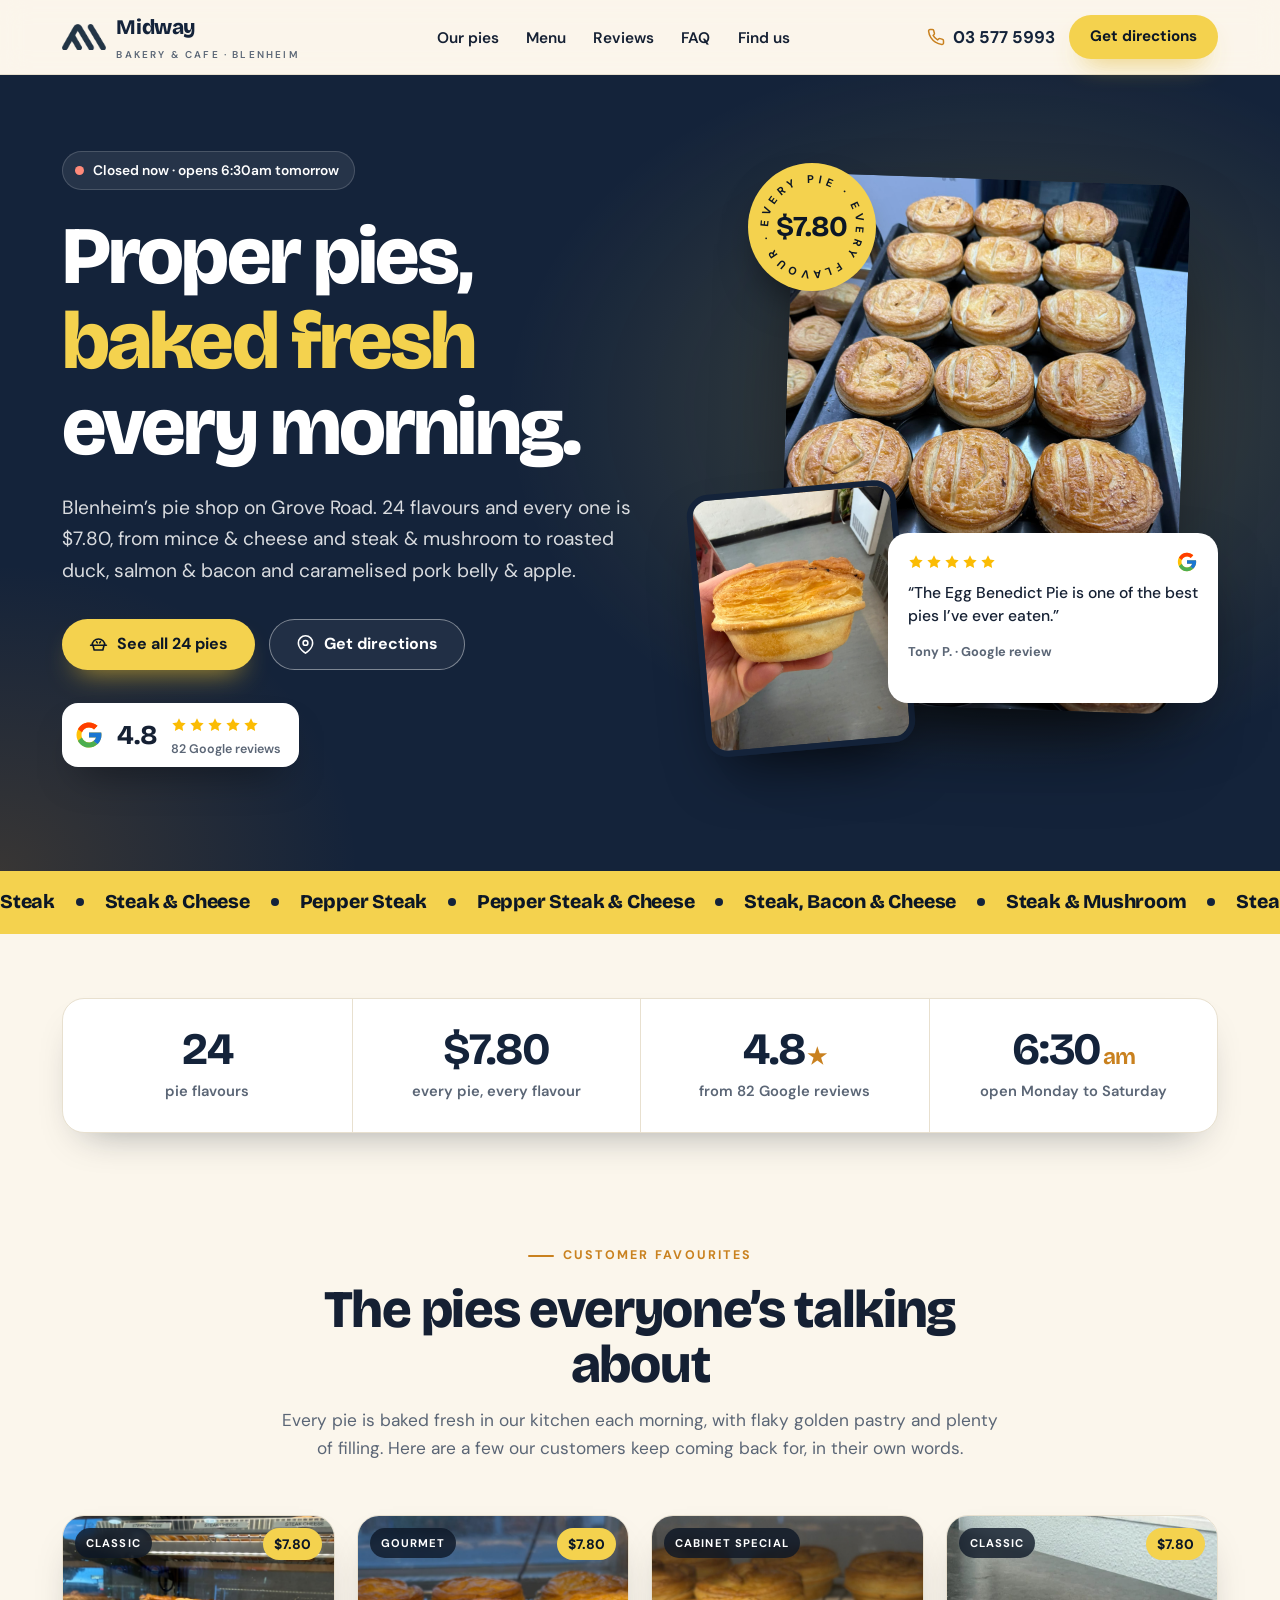
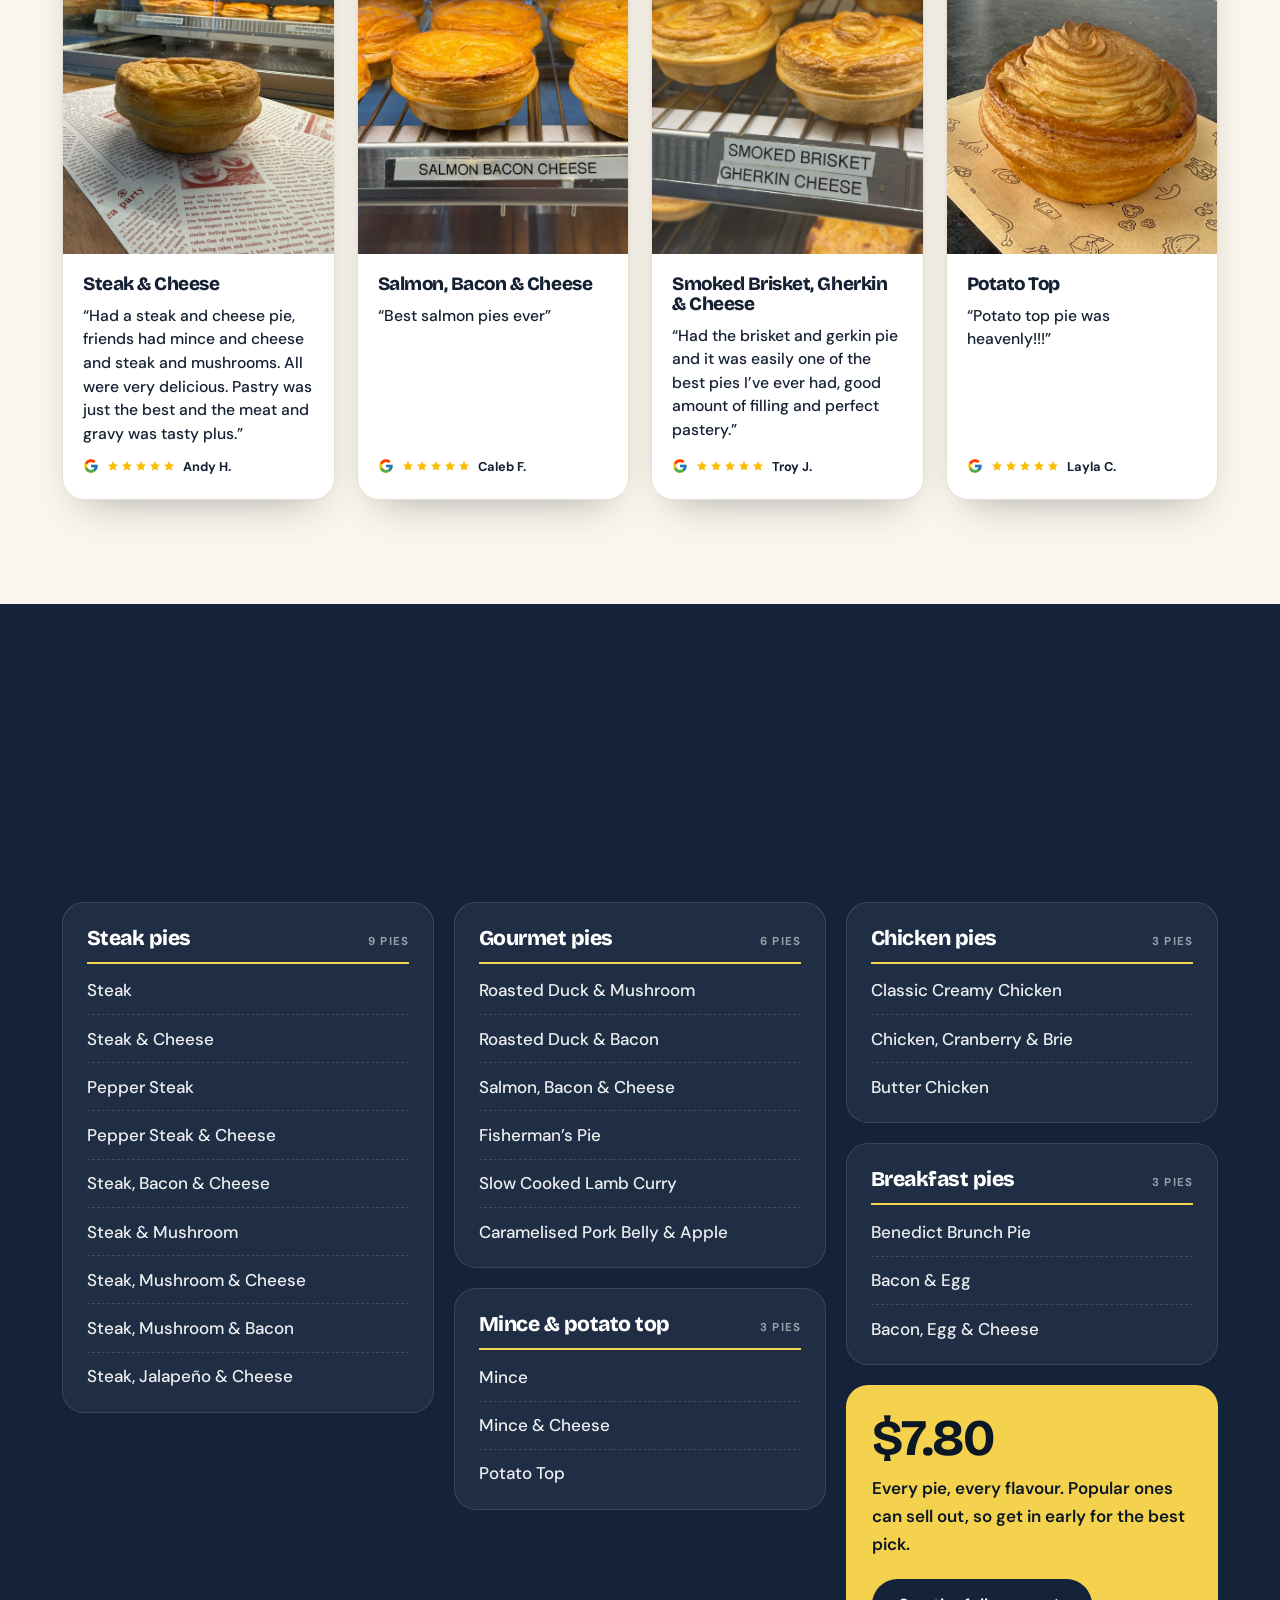
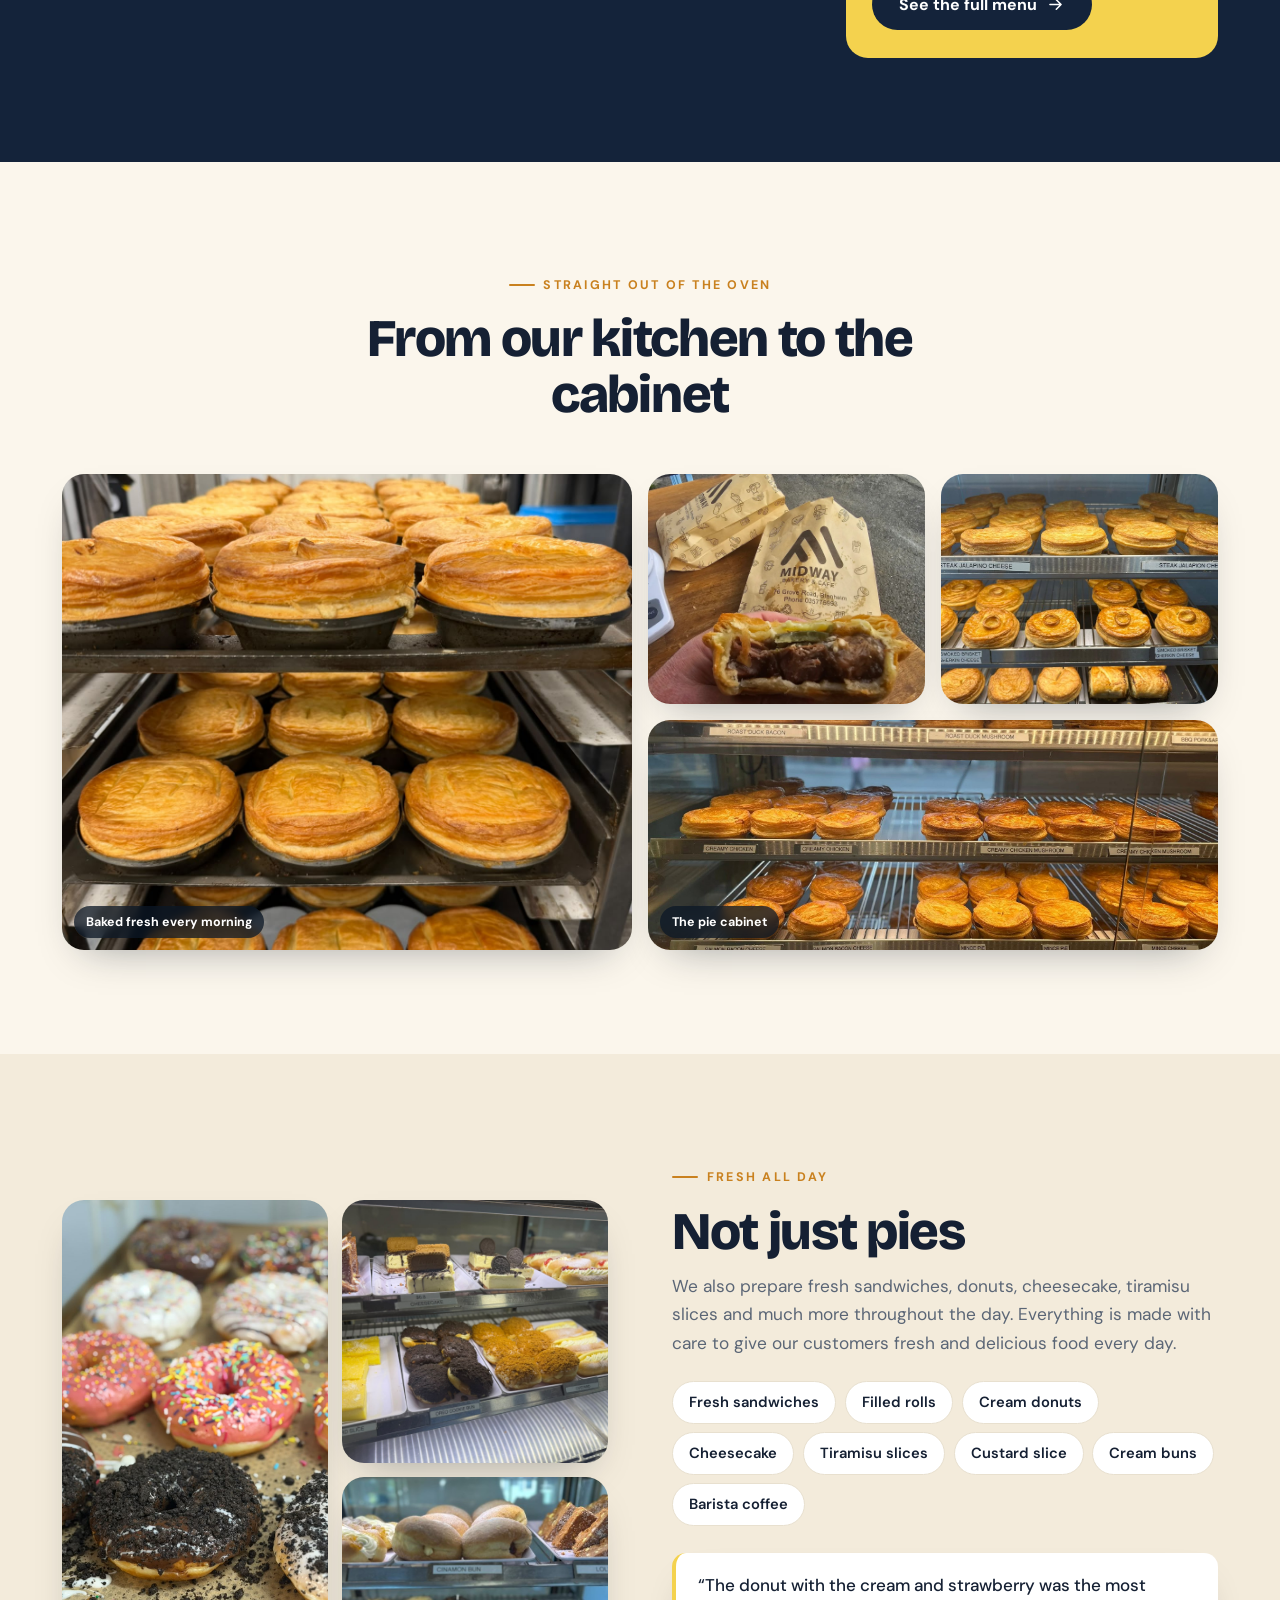
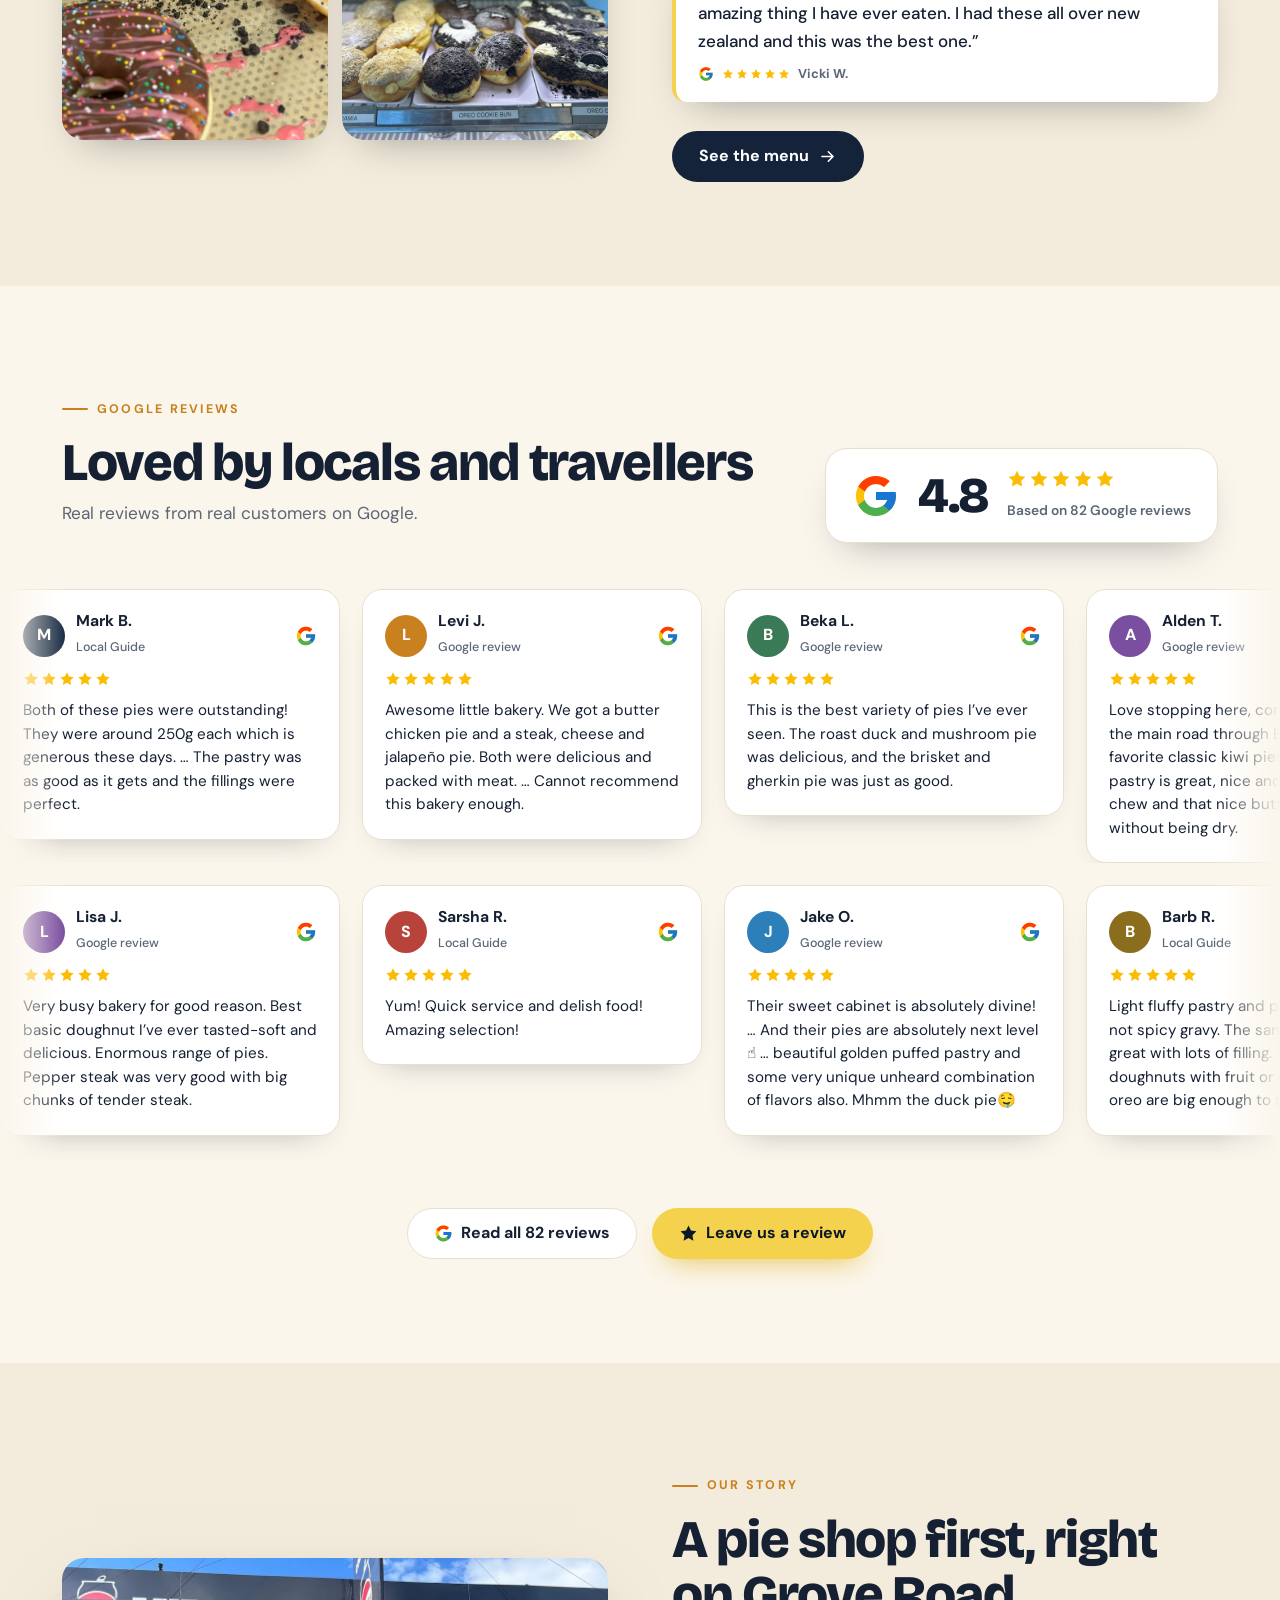
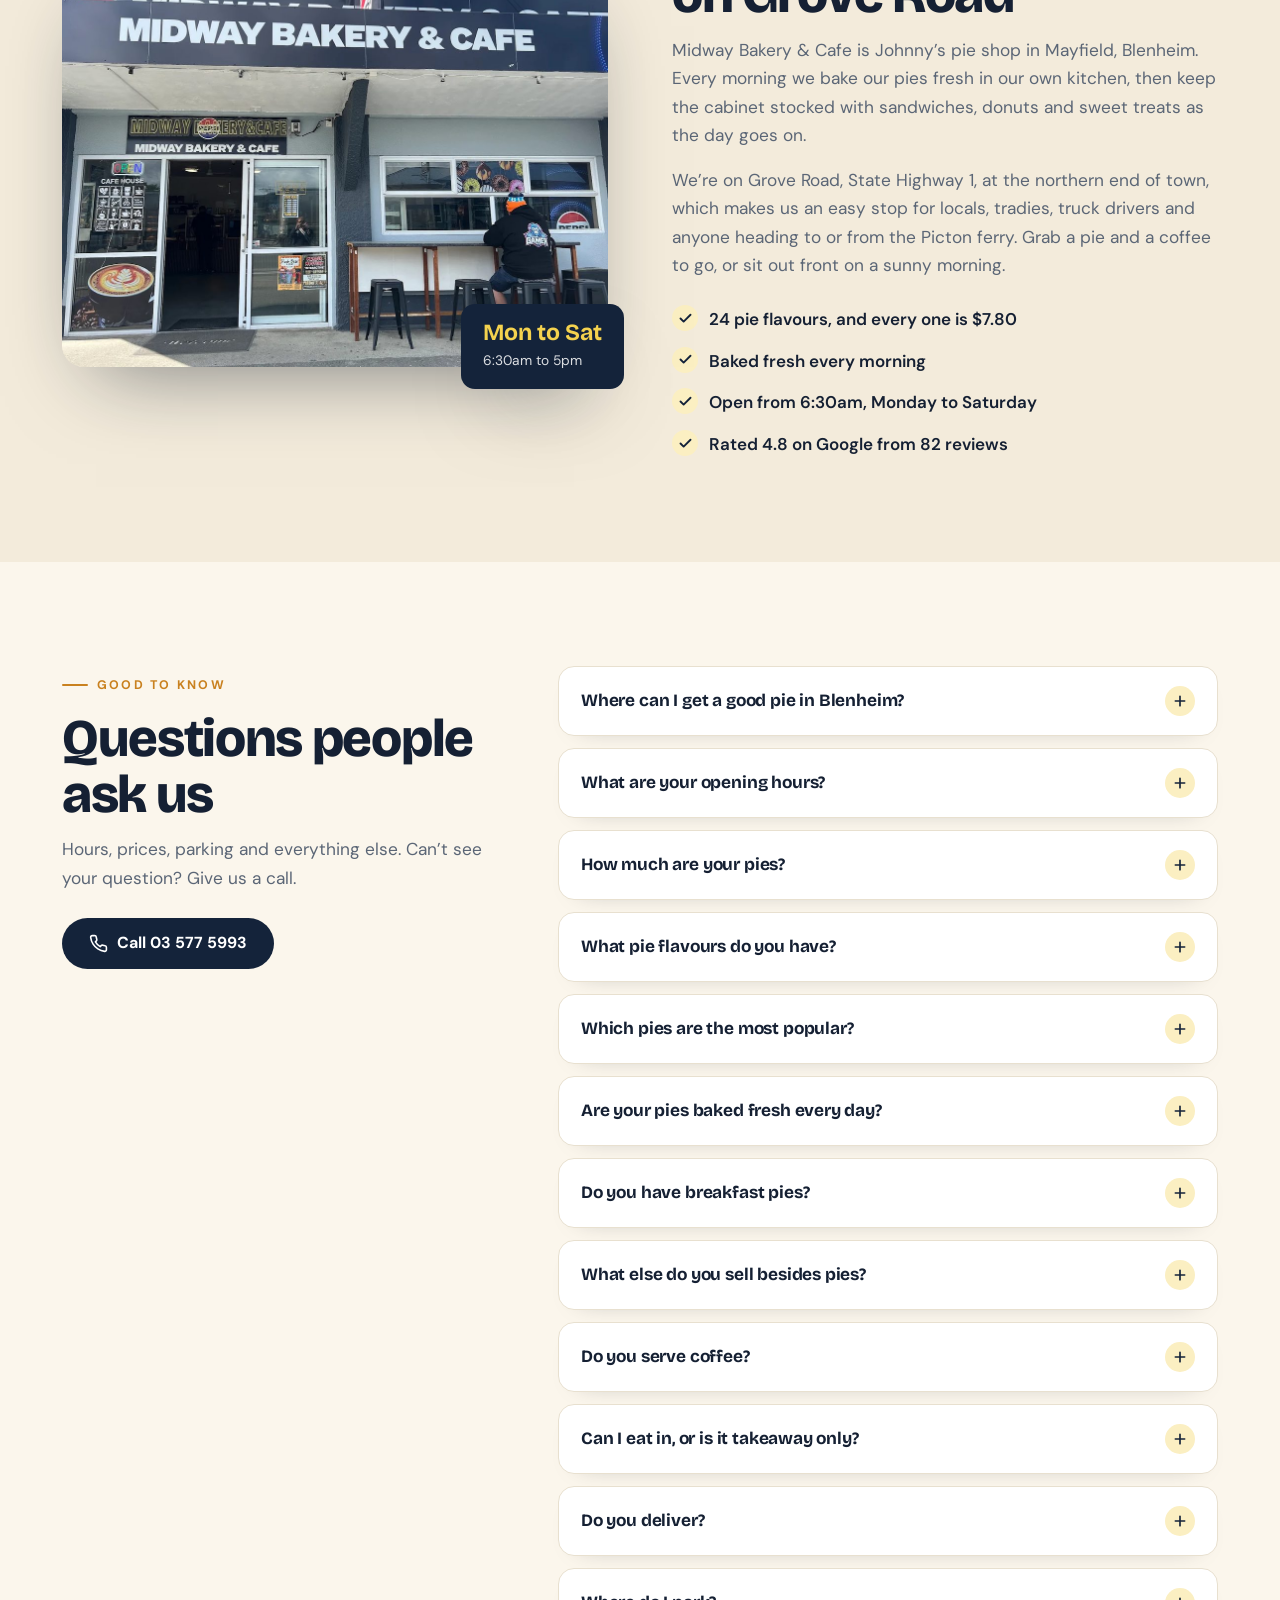
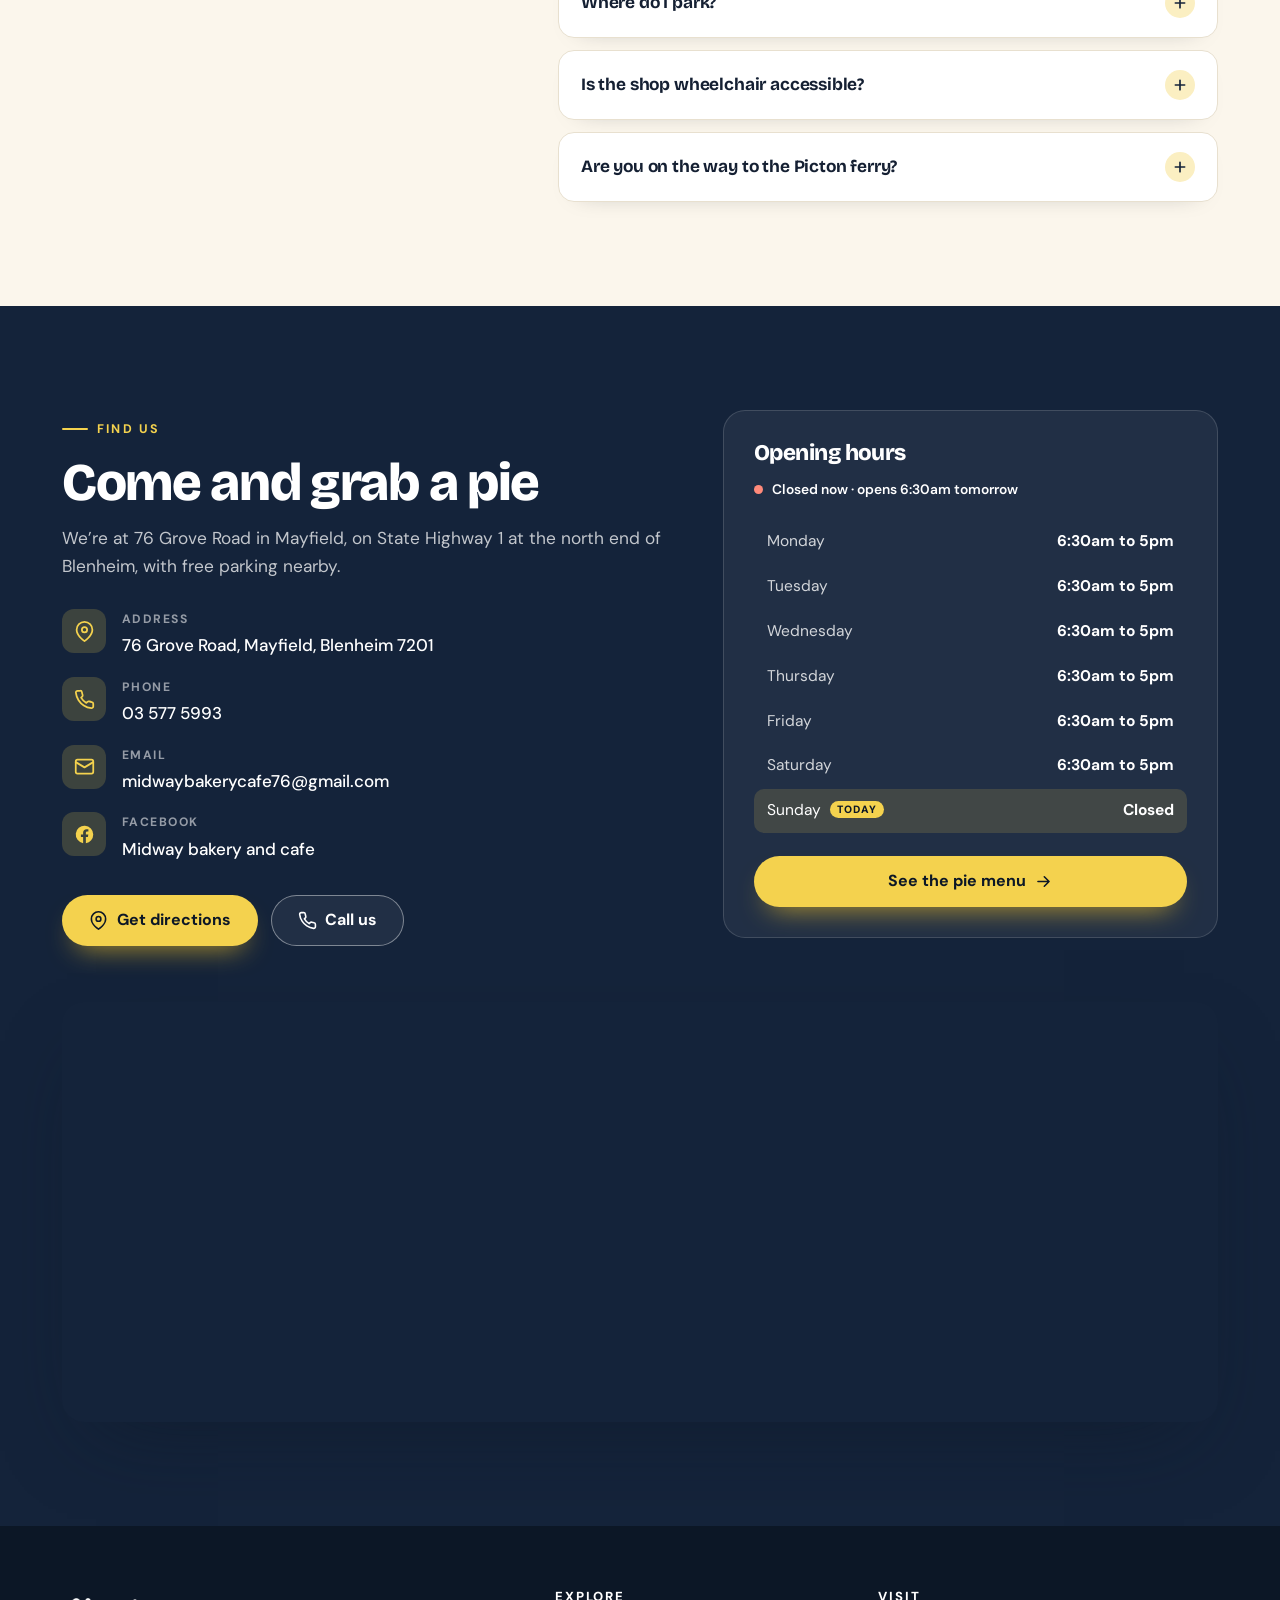
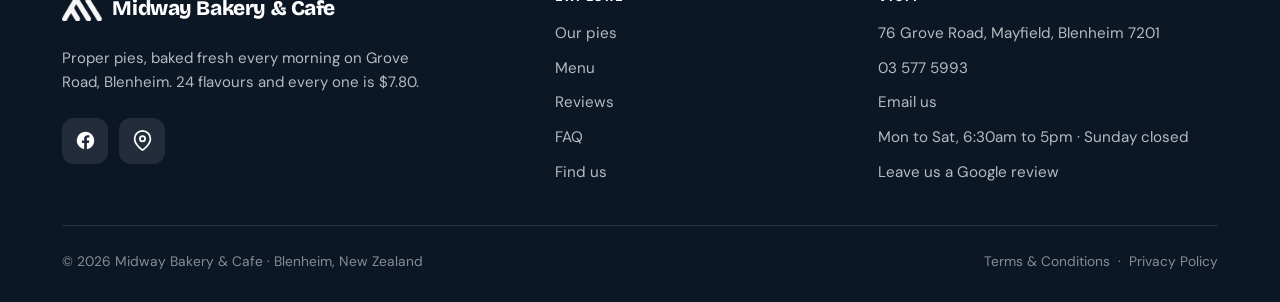
==== commit b8dde2ec: "Show Midway's email address in full The Find us section displayed "midwaybakerycafe76 [at] gmail.com" ====
--- a/index.html
+++ b/index.html
@@ -357,7 +357,7 @@
         <ul class="info-rows">
           <li><span class="ic"><svg aria-hidden="true"><use href="#i-pin"/></svg></span><div><b>Address</b><a href="https://www.google.com/maps?cid=18403112760416275690" target="_blank" rel="noopener">76 Grove Road, Mayfield, Blenheim 7201</a></div></li>
           <li><span class="ic"><svg aria-hidden="true"><use href="#i-phone"/></svg></span><div><b>Phone</b><a href="tel:+6435775993">03 577 5993</a></div></li>
-          <li><span class="ic"><svg aria-hidden="true"><use href="#i-mail"/></svg></span><div><b>Email</b><a href="#" data-gmail data-user="midwaybakerycafe76" data-domain="gmail.com" data-su="Enquiry%20from%20your%20website" data-body="Hi%20Midway%20Bakery%20%26%20Cafe%2C%0A%0A">midwaybakerycafe76 [at] gmail.com</a></div></li>
+          <li><span class="ic"><svg aria-hidden="true"><use href="#i-mail"/></svg></span><div><b>Email</b><a href="#" data-gmail data-user="midwaybakerycafe76" data-domain="gmail.com" data-su="Enquiry%20from%20your%20website" data-body="Hi%20Midway%20Bakery%20%26%20Cafe%2C%0A%0A">midwaybakerycafe76@gmail.com</a></div></li>
           <li><span class="ic"><svg aria-hidden="true"><use href="#i-fb"/></svg></span><div><b>Facebook</b><a href="https://www.facebook.com/p/Midway-bakery-and-cafe-61577578721236/" target="_blank" rel="noopener">Midway bakery and cafe</a></div></li>
         </ul>
         <div class="visit-cta">
